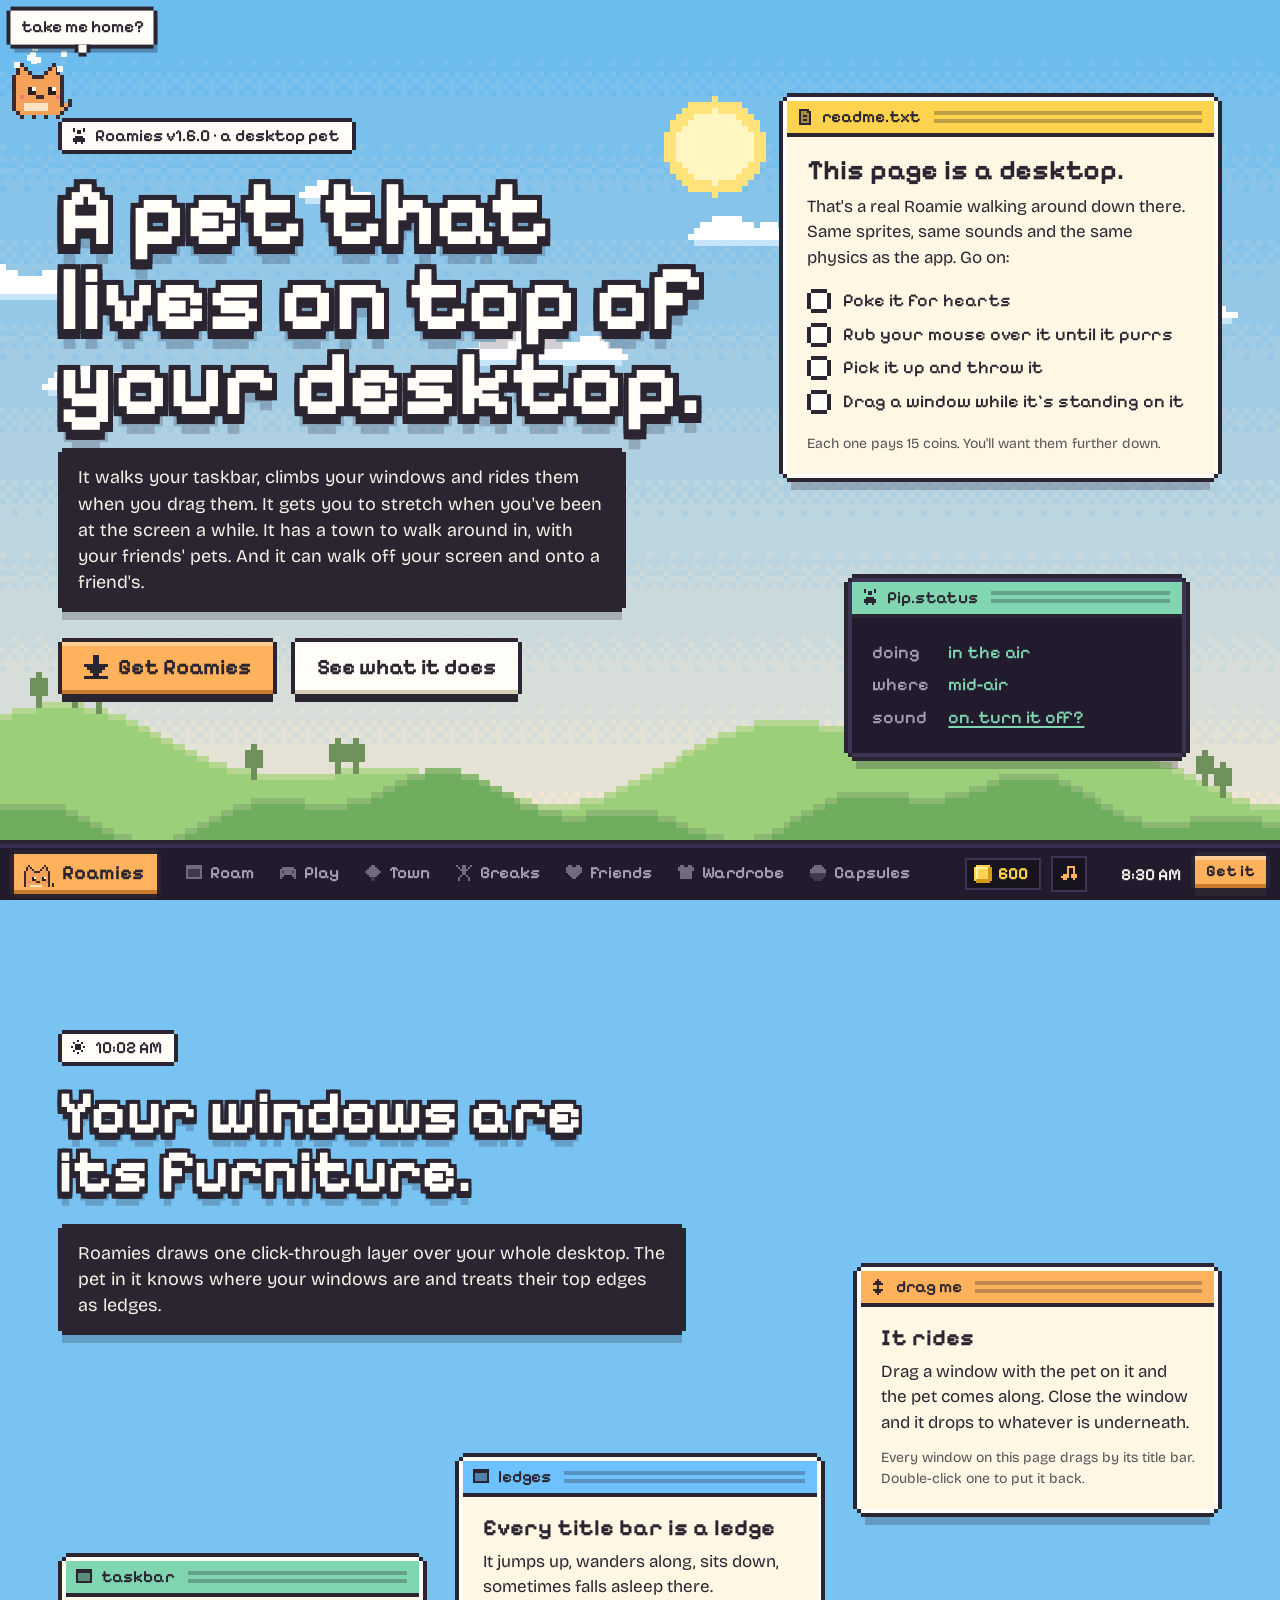
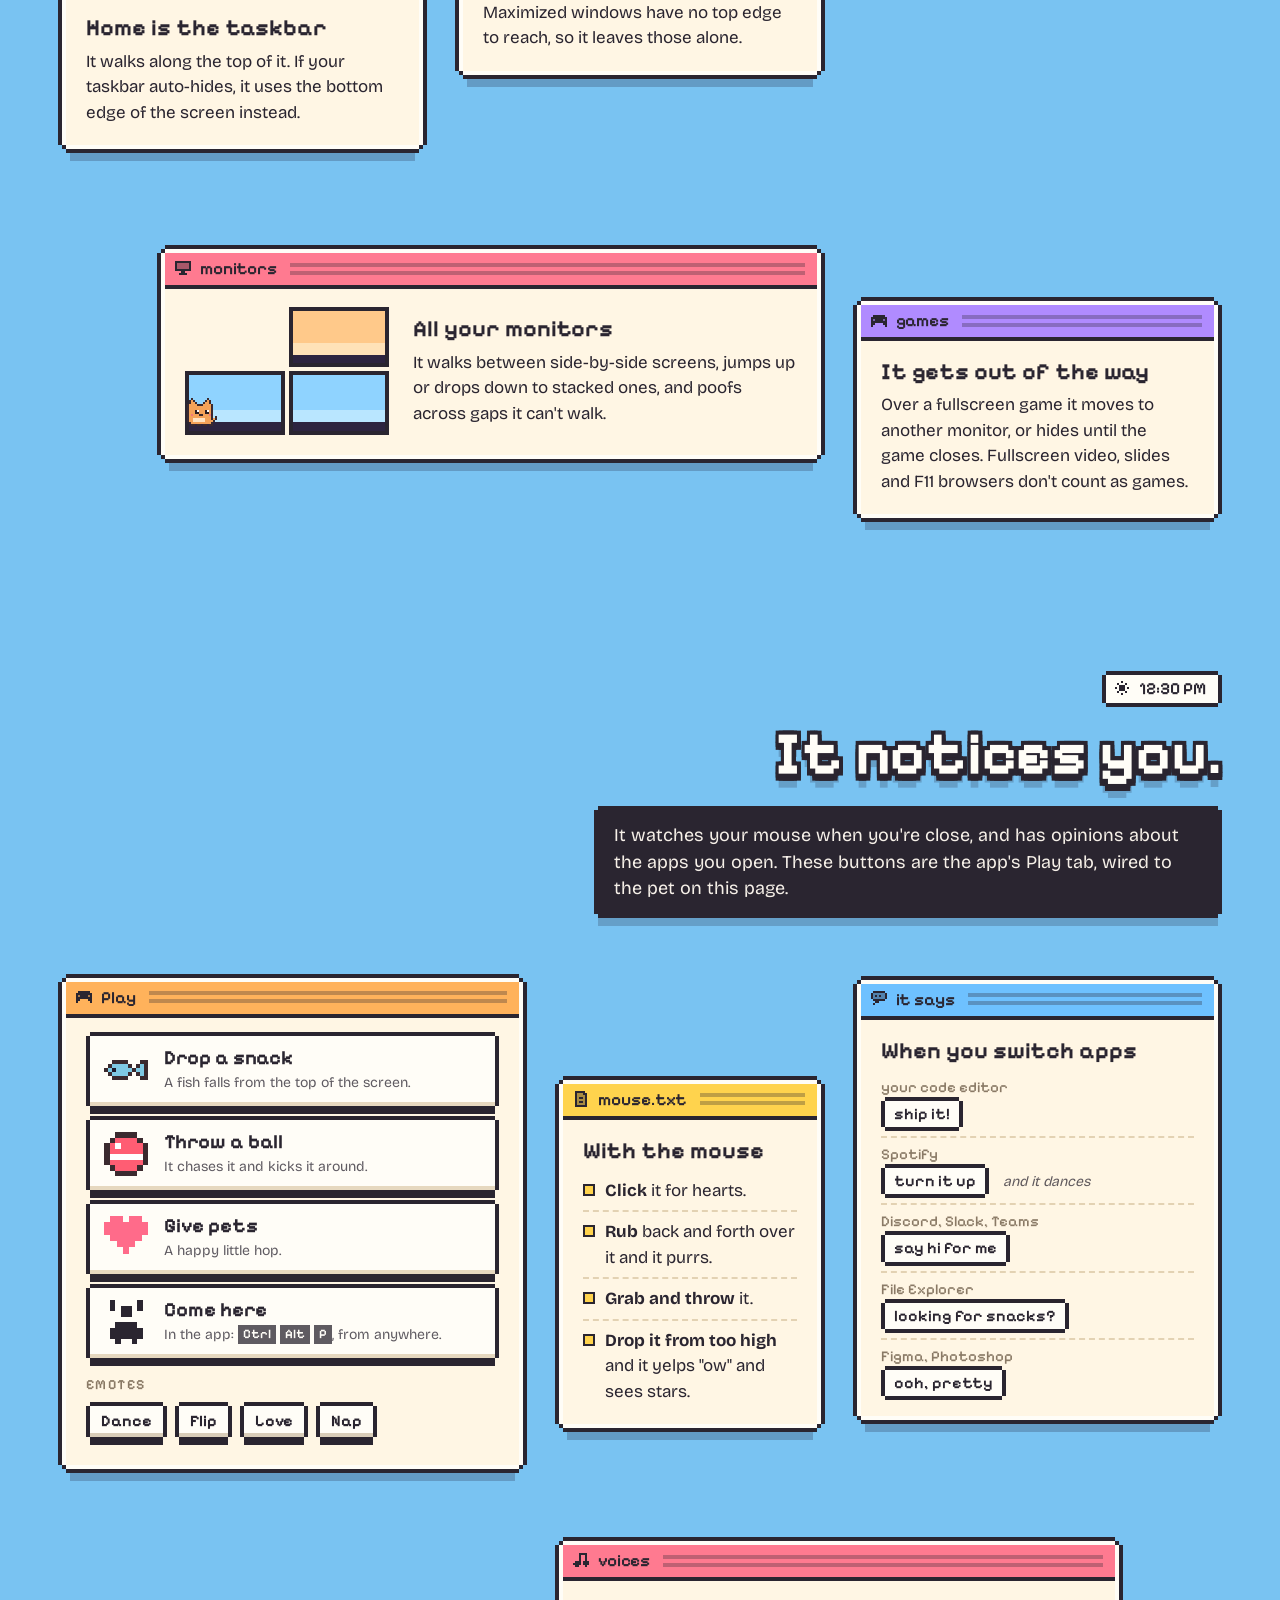
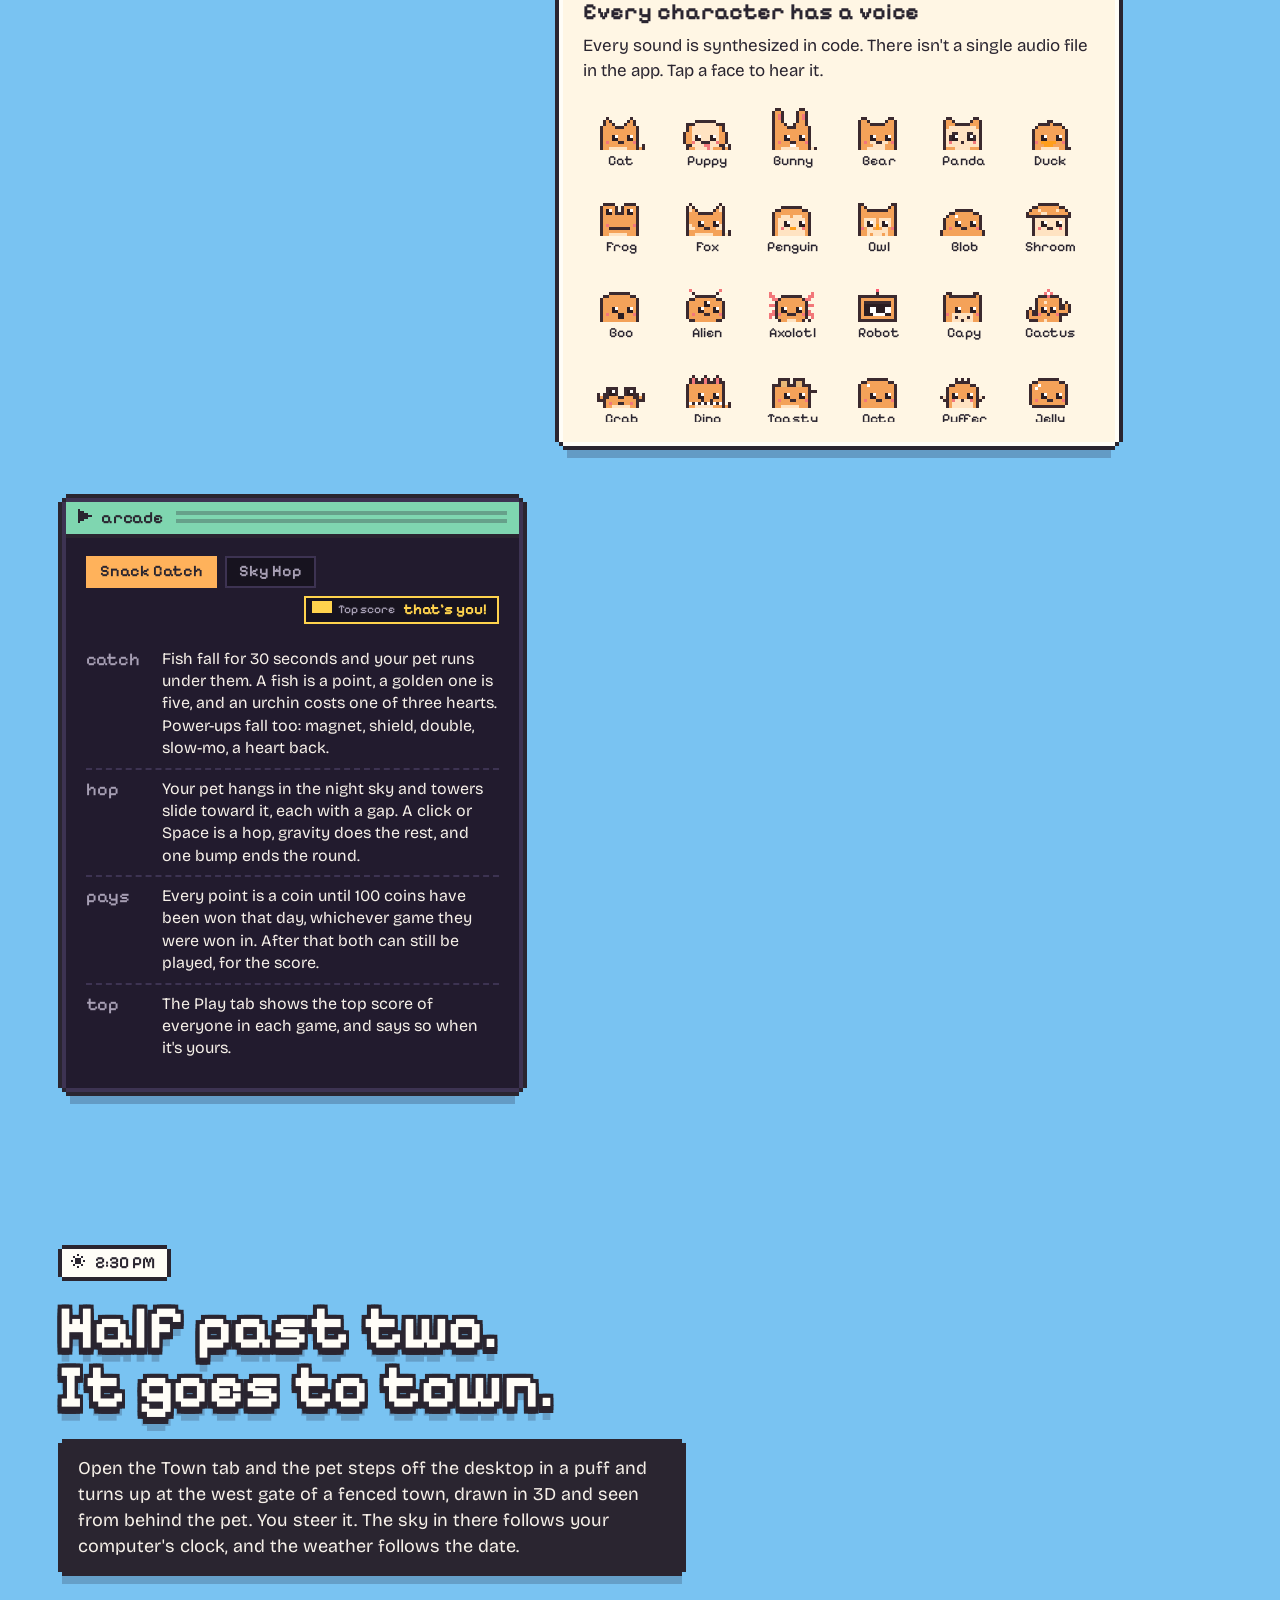
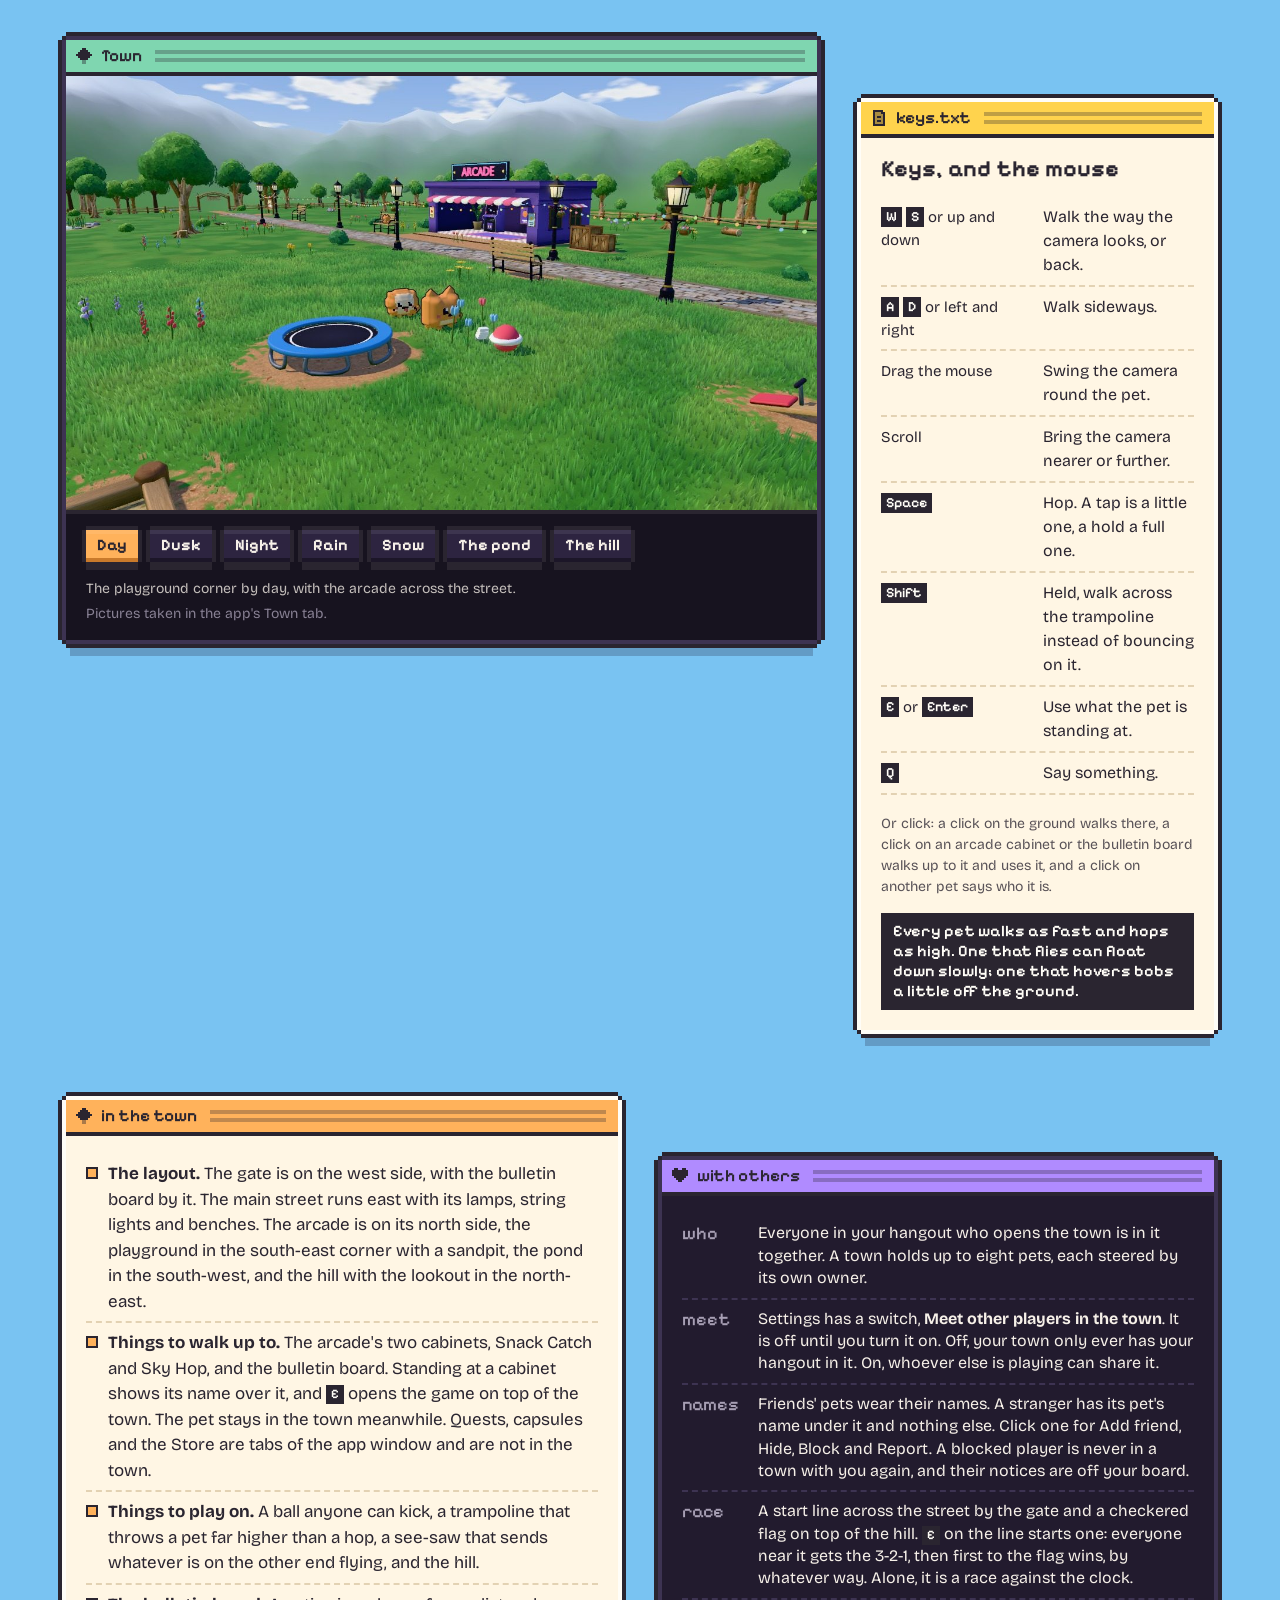
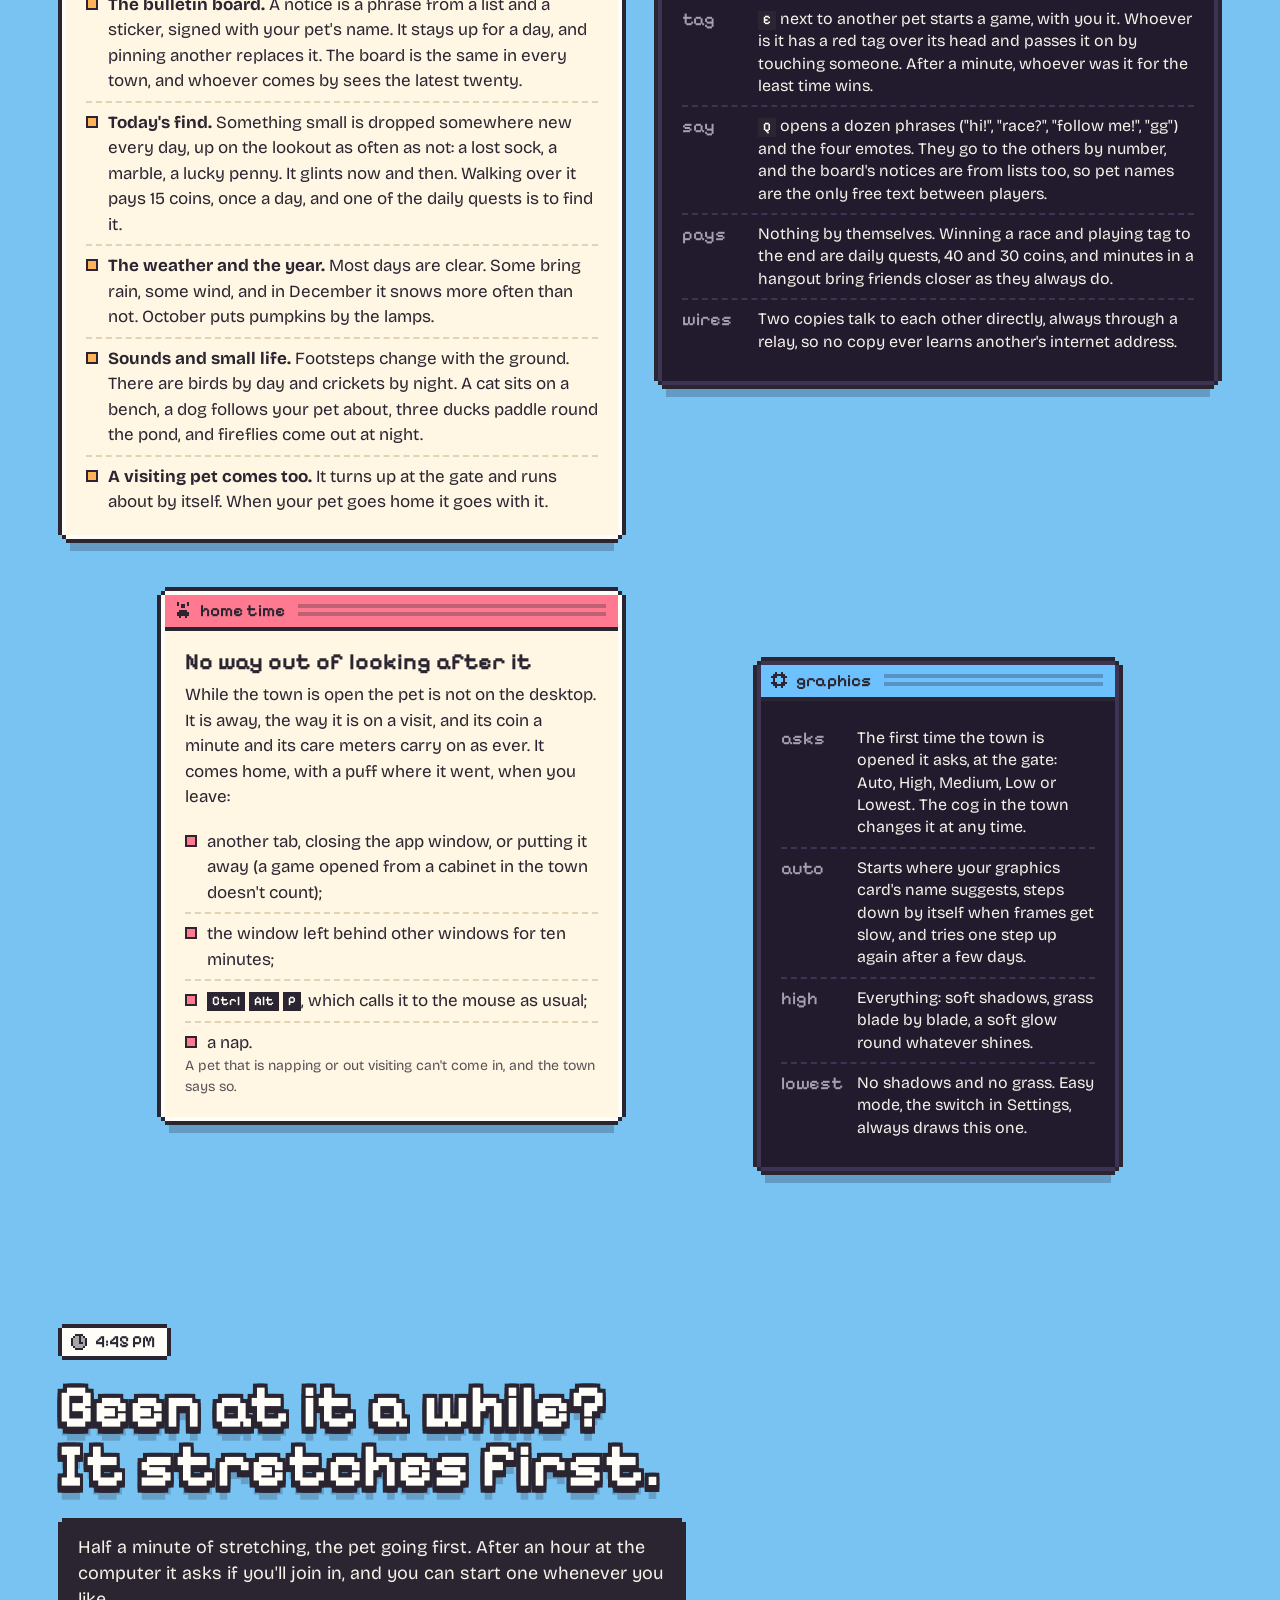
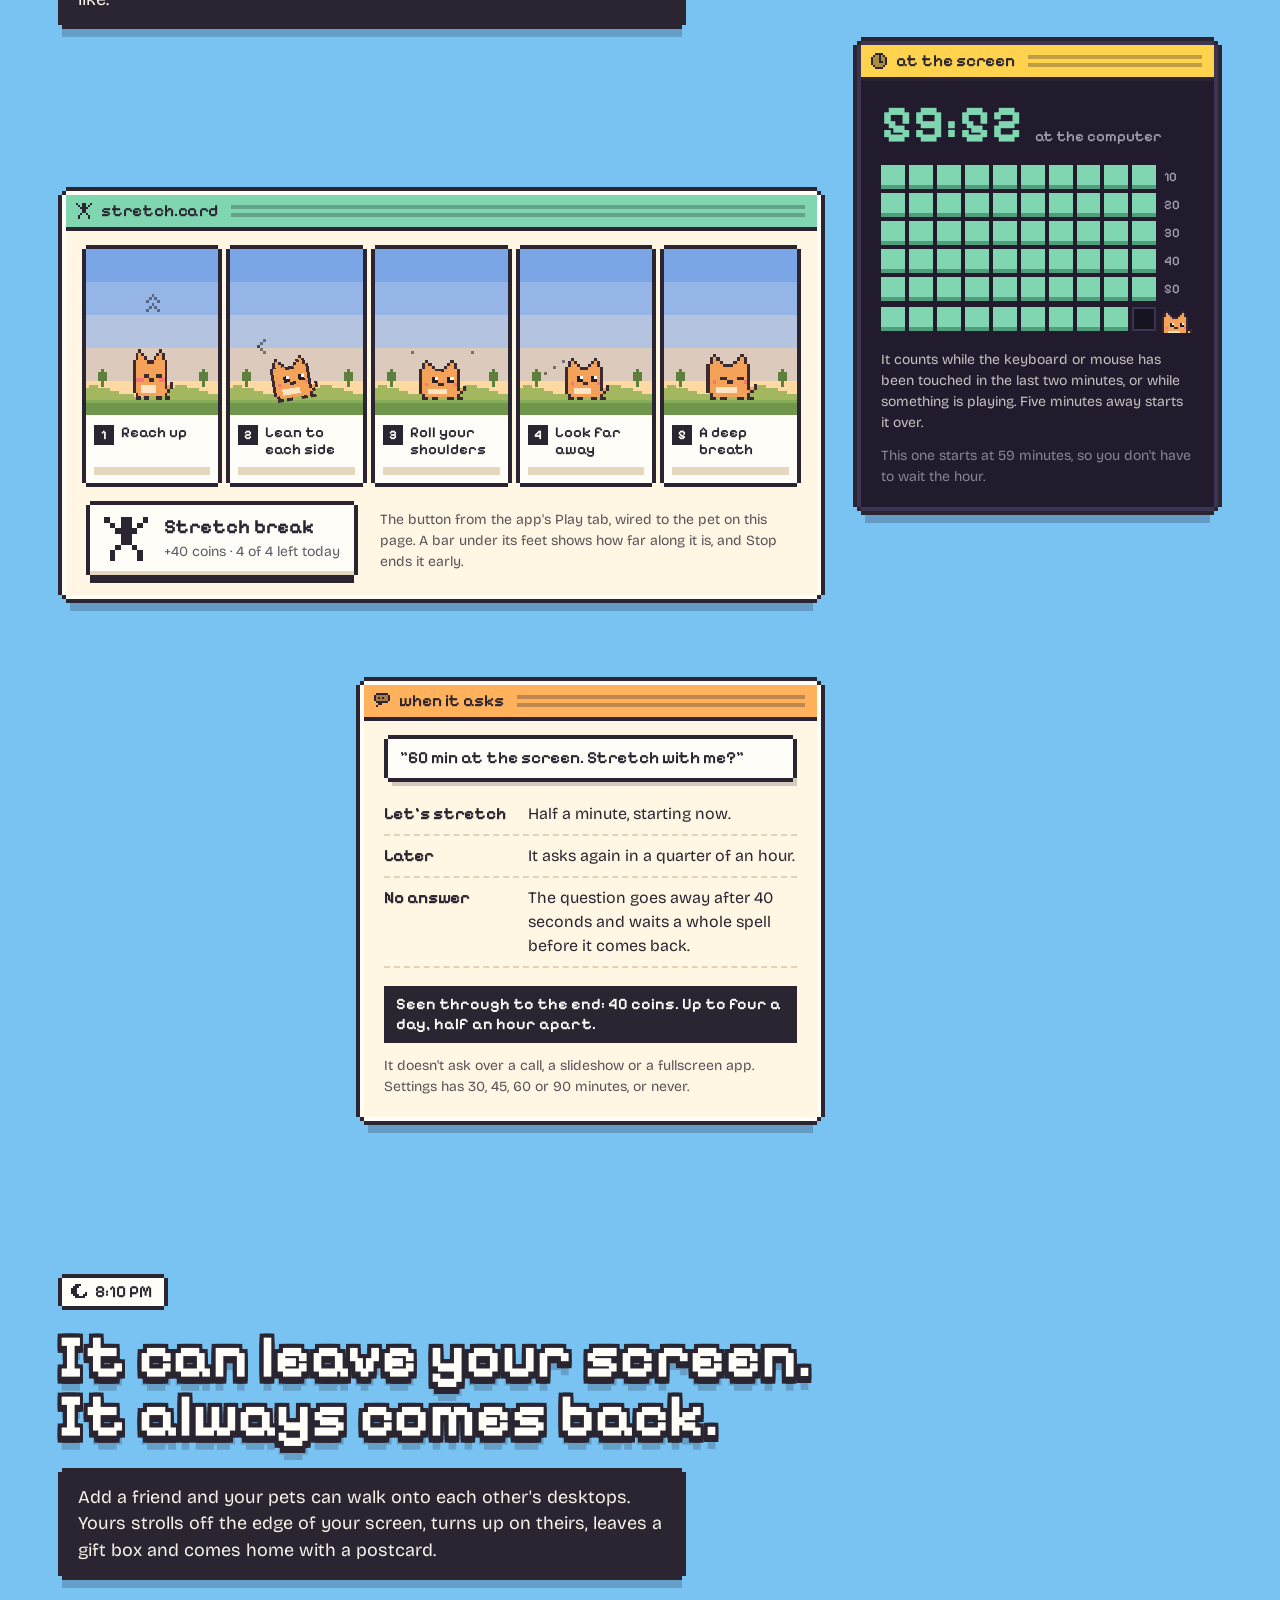
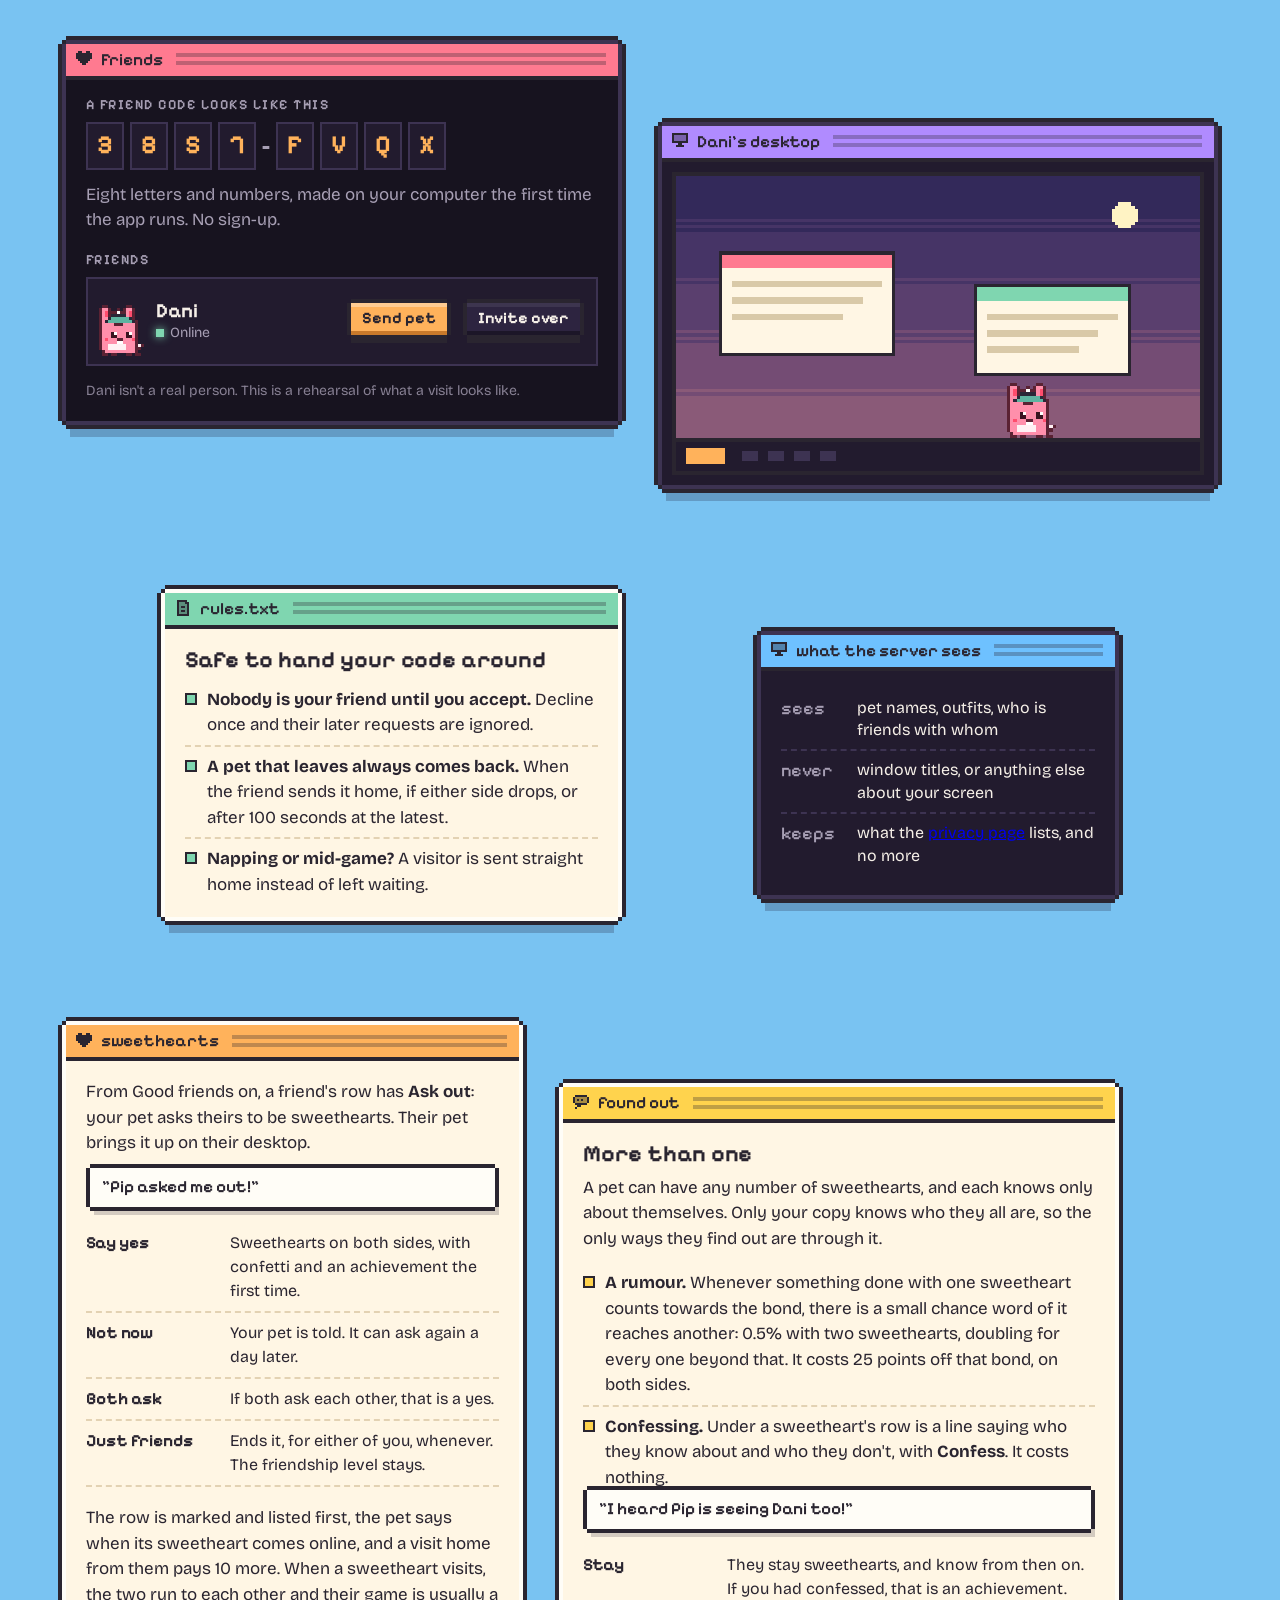
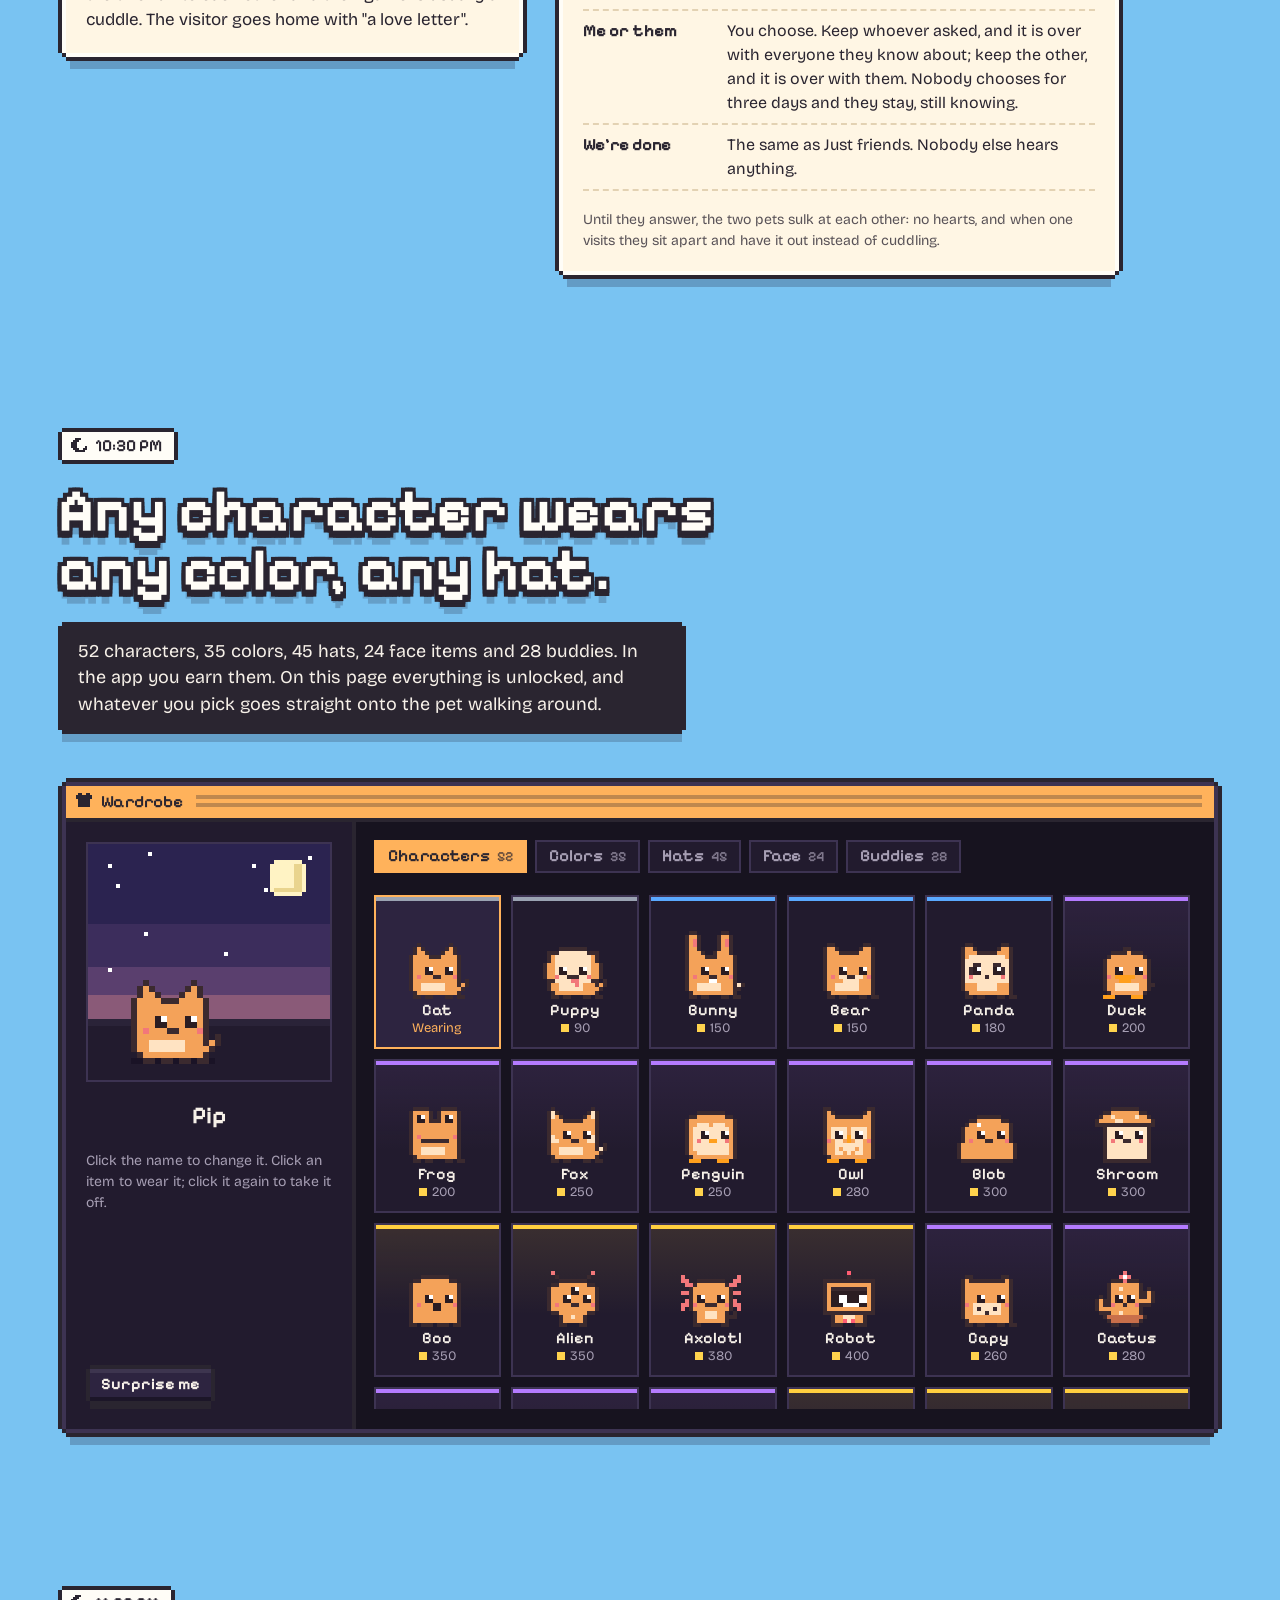
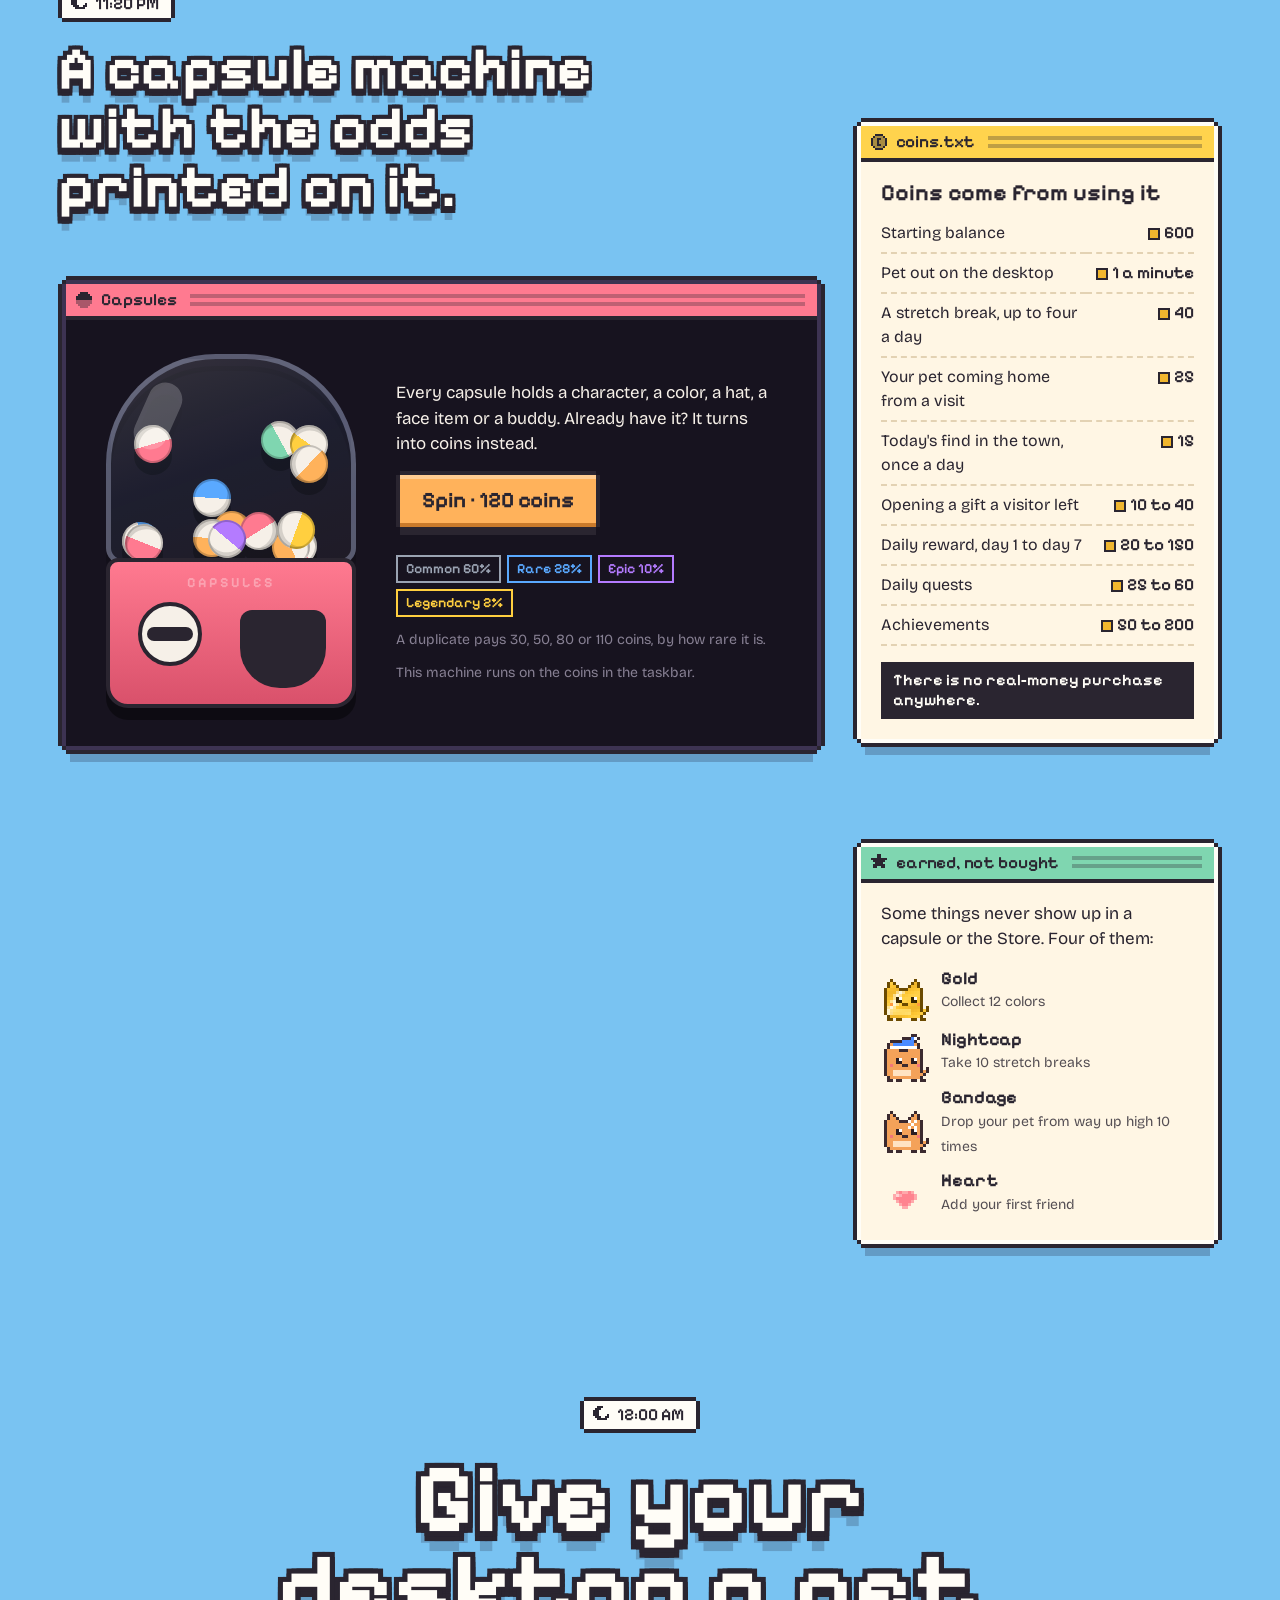
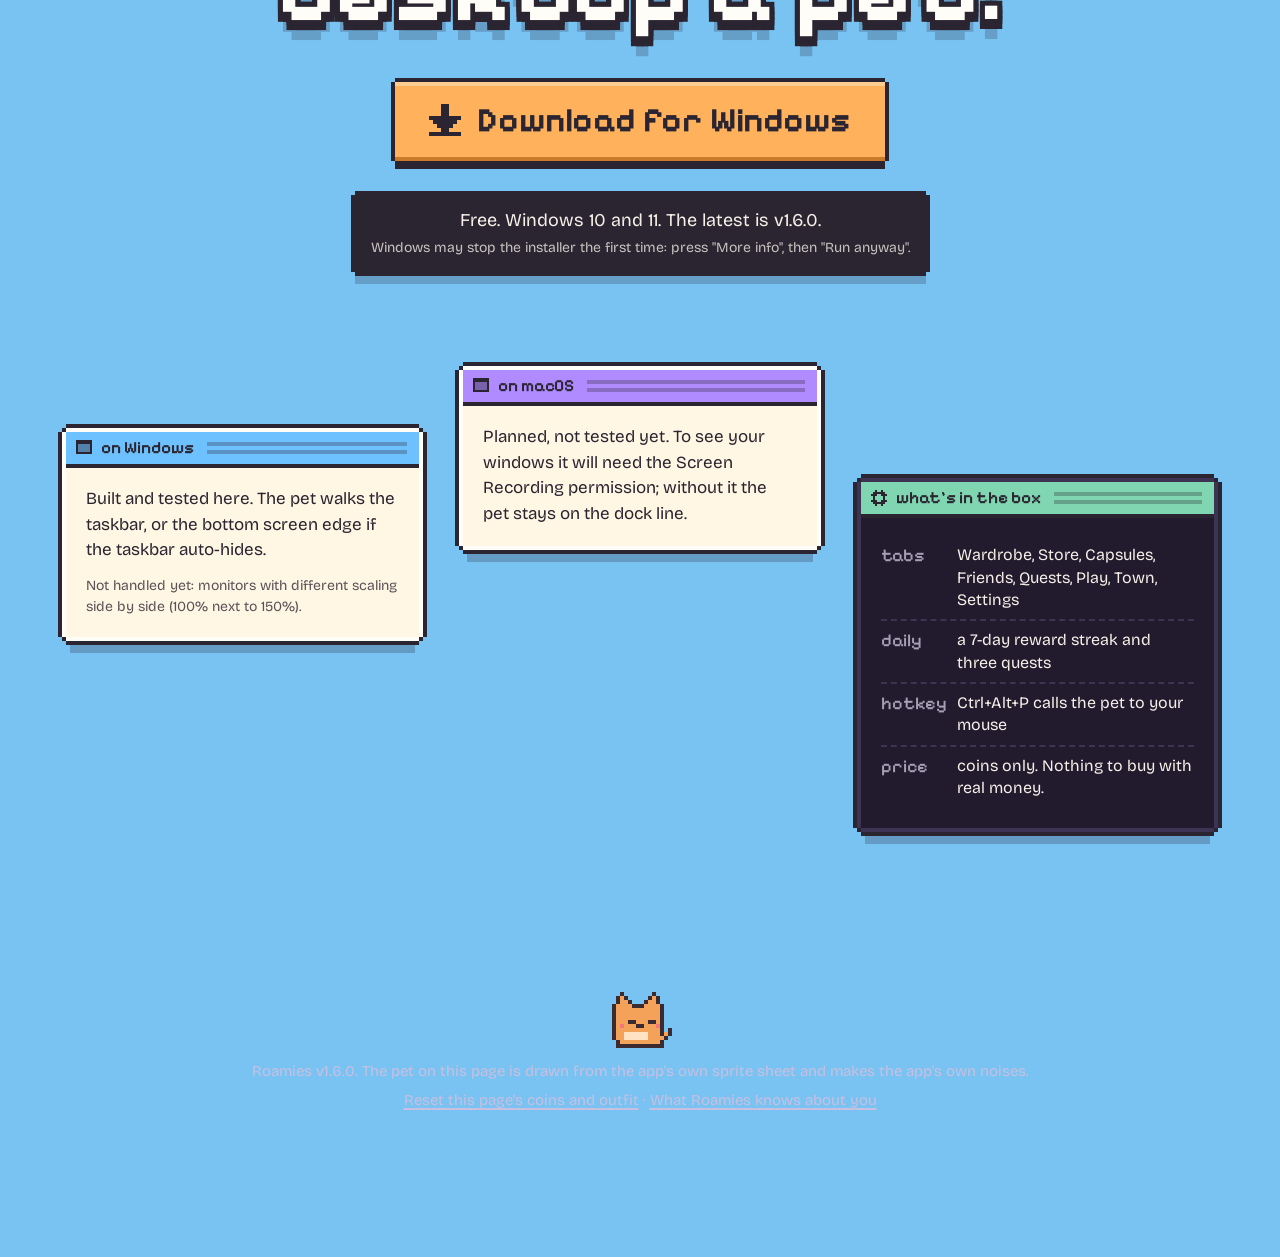
==== index.html @ 4b6b0f7f "1.6.0 on the page: the park is the town, in pictures of it as it is drawn; what meeting other player" ====
<!doctype html>
<html lang="en">
<head>
<meta charset="utf-8">
<meta name="viewport" content="width=device-width, initial-scale=1">
<title>Roamies: a pet that lives on top of your desktop</title>
<meta name="description" content="A pixel pet that walks your taskbar, climbs your windows, gets you to stretch when you've been at the screen a while, and can walk off your screen onto a friend's.">
<meta property="og:title" content="Roamies: a pet that lives on top of your desktop">
<meta property="og:description" content="It walks your taskbar, climbs your windows, gets you to stretch, and visits your friends.">
<meta property="og:type" content="website">
<meta property="og:site_name" content="Roamies">
<meta property="og:url" content="https://userlaws.github.io/roamies/">
<meta property="og:image" content="https://userlaws.github.io/roamies/preview.png">
<meta property="og:image:type" content="image/png">
<meta property="og:image:width" content="1200">
<meta property="og:image:height" content="630">
<meta property="og:image:alt" content="A sign reading Roamies, a pixel pet on your desktop, with pixel pets sitting on it and walking along a taskbar under a sky that runs from morning to night.">
<meta name="twitter:card" content="summary_large_image">
<meta name="twitter:site" content="@roamiesapp">
<meta name="twitter:title" content="Roamies: a pet that lives on top of your desktop">
<meta name="twitter:description" content="It walks your taskbar, climbs your windows, gets you to stretch, and visits your friends.">
<meta name="twitter:image" content="https://userlaws.github.io/roamies/preview.png">
<link rel="canonical" href="https://userlaws.github.io/roamies/">
<meta name="theme-color" content="#221b2e">
<link rel="icon" type="image/png" href="favicon.png">
<link rel="preconnect" href="https://fonts.googleapis.com">
<link rel="preconnect" href="https://fonts.gstatic.com" crossorigin>
<link href="https://fonts.googleapis.com/css2?family=Bricolage+Grotesque:opsz,wght@12..96,400..800&family=Pixelify+Sans:wght@400..700&display=swap" rel="stylesheet">
<link rel="stylesheet" href="css/site.css">
<script>document.documentElement.className = 'js';</script>
</head>
<body>
<canvas id="sky" aria-hidden="true"></canvas>

<main id="desk">

  <!-- ============ 8:30 AM · hero ============ -->
  <section class="scene hero" id="top" data-hour="8.5">
    <div class="hero-copy">
      <p class="stamp"><canvas class="ico" data-ico="paw"></canvas><span>Roamies <span data-version>v1.6.0</span> · a desktop pet</span></p>
      <h1 class="sky-type">A pet that lives on top of your desktop.</h1>
      <p class="caption">It walks your taskbar, climbs your windows and rides them when you drag them. It gets you to stretch when you've been at the screen a while. It has a town to walk around in, with your friends' pets. And it can walk off your screen and onto a friend's.</p>
      <div class="cta-row">
        <a class="btn big" href="#get" data-snd="click"><canvas class="ico" data-ico="down"></canvas>Get Roamies</a>
        <a class="btn big ghost" href="#roam" data-snd="click">See what it does</a>
      </div>
    </div>

    <div class="hero-wins">
      <article class="win w-readme" data-perch="readme" data-title="readme.txt" style="--bar: var(--sun)">
        <header class="win-bar"><canvas class="ico" data-ico="doc"></canvas><b>readme.txt</b></header>
        <div class="win-body">
          <h2 class="win-h">This page is a desktop.</h2>
          <p>That's a real Roamie walking around down there. Same sprites, same sounds and the same physics as the app. Go on:</p>
          <ul class="todo" id="todo">
            <li data-quest="pat"><i></i>Poke it for hearts</li>
            <li data-quest="purr"><i></i>Rub your mouse over it until it purrs</li>
            <li data-quest="throw"><i></i>Pick it up and throw it</li>
            <li data-quest="ride"><i></i>Drag a window while it's standing on it</li>
          </ul>
          <p class="fine" id="todoNote">Each one pays 15 coins. You'll want them further down.</p>
        </div>
      </article>

      <article class="win term w-status" data-perch="status" data-title="status" style="--bar: var(--mint)">
        <header class="win-bar"><canvas class="ico" data-ico="paw"></canvas><b><span data-petname>Pip</span>.status</b></header>
        <div class="win-body">
          <dl class="readout">
            <div><dt>doing</dt><dd id="stDoing">falling in</dd></div>
            <div><dt>where</dt><dd id="stWhere">mid-air</dd></div>
            <div><dt>sound</dt><dd><button class="linkish" id="stSound" data-snd="none">on. turn it off?</button></dd></div>
          </dl>
        </div>
      </article>
    </div>
  </section>

  <!-- ============ 10 AM · roam ============ -->
  <section class="scene" id="roam" data-hour="10">
    <div class="scene-head">
      <p class="stamp"><canvas class="ico" data-ico="sun"></canvas><time>10:02 AM</time></p>
      <h2 class="sky-type">Your windows are its furniture.</h2>
      <p class="caption">Roamies draws one click-through layer over your whole desktop. The pet in it knows where your windows are and treats their top edges as ledges.</p>
    </div>

    <div class="scatter roam-grid">
      <article class="win w-a" data-perch="taskbar-note" data-title="taskbar" style="--bar: var(--mint)">
        <header class="win-bar"><canvas class="ico" data-ico="win"></canvas><b>taskbar</b></header>
        <div class="win-body">
          <h3 class="win-h">Home is the taskbar</h3>
          <p>It walks along the top of it. If your taskbar auto-hides, it uses the bottom edge of the screen instead.</p>
        </div>
      </article>

      <article class="win w-b" data-perch="ledges" data-title="ledges" style="--bar: var(--sky)">
        <header class="win-bar"><canvas class="ico" data-ico="win"></canvas><b>ledges</b></header>
        <div class="win-body">
          <h3 class="win-h">Every title bar is a ledge</h3>
          <p>It jumps up, wanders along, sits down, sometimes falls asleep there. Maximized windows have no top edge to reach, so it leaves those alone.</p>
        </div>
      </article>

      <article class="win w-c" data-perch="drag-me" data-title="drag me" style="--bar: var(--orange)">
        <header class="win-bar"><canvas class="ico" data-ico="hand"></canvas><b>drag me</b></header>
        <div class="win-body">
          <h3 class="win-h">It rides</h3>
          <p>Drag a window with the pet on it and the pet comes along. Close the window and it drops to whatever is underneath.</p>
          <p class="fine drag-hint">Every window on this page drags by its title bar. Double-click one to put it back.</p>
        </div>
      </article>

      <article class="win w-d" data-perch="monitors" data-title="monitors" style="--bar: var(--pink)">
        <header class="win-bar"><canvas class="ico" data-ico="monitor"></canvas><b>monitors</b></header>
        <div class="win-body split">
          <div class="mons" aria-hidden="true">
            <div class="mon m1"></div><div class="mon m2"></div><div class="mon m3"></div>
            <canvas class="mon-pet" id="monPet" width="16" height="23"></canvas>
          </div>
          <div>
            <h3 class="win-h">All your monitors</h3>
            <p>It walks between side-by-side screens, jumps up or drops down to stacked ones, and poofs across gaps it can't walk.</p>
          </div>
        </div>
      </article>

      <article class="win w-e" data-perch="games" data-title="games" style="--bar: var(--grape)">
        <header class="win-bar"><canvas class="ico" data-ico="pad"></canvas><b>games</b></header>
        <div class="win-body">
          <h3 class="win-h">It gets out of the way</h3>
          <p>Over a fullscreen game it moves to another monitor, or hides until the game closes. Fullscreen video, slides and F11 browsers don't count as games.</p>
        </div>
      </article>
    </div>
  </section>

  <!-- ============ 12:30 PM · play ============ -->
  <section class="scene" id="play" data-hour="12.5">
    <div class="scene-head right">
      <p class="stamp"><canvas class="ico" data-ico="sun"></canvas><time>12:30 PM</time></p>
      <h2 class="sky-type">It notices you.</h2>
      <p class="caption">It watches your mouse when you're close, and has opinions about the apps you open. These buttons are the app's Play tab, wired to the pet on this page.</p>
    </div>

    <div class="scatter play-grid">
      <article class="win w-a" data-perch="play" data-title="Play" style="--bar: var(--orange)">
        <header class="win-bar"><canvas class="ico" data-ico="pad"></canvas><b>Play</b></header>
        <div class="win-body">
          <div class="actions" id="actions">
            <button data-act="feed" data-snd="click"><canvas class="art" data-art="food"></canvas><span><b>Drop a snack</b><small>A fish falls from the top of the screen.</small></span></button>
            <button data-act="ball" data-snd="click"><canvas class="art" data-art="ball"></canvas><span><b>Throw a ball</b><small>It chases it and kicks it around.</small></span></button>
            <button data-act="pet" data-snd="none"><canvas class="art" data-art="heart"></canvas><span><b>Give pets</b><small>A happy little hop.</small></span></button>
            <button data-act="come" data-snd="click"><canvas class="art" data-art="paw"></canvas><span><b>Come here</b><small>In the app: <kbd>Ctrl</kbd> <kbd>Alt</kbd> <kbd>P</kbd>, from anywhere.</small></span></button>
          </div>
          <p class="label">Emotes</p>
          <div class="emotes" id="emotes">
            <button class="btn small ghost" data-act="emote:dance" data-snd="click">Dance</button>
            <button class="btn small ghost" data-act="emote:flip" data-snd="click">Flip</button>
            <button class="btn small ghost" data-act="emote:love" data-snd="none">Love</button>
            <button class="btn small ghost" data-act="emote:nap" data-snd="click">Nap</button>
          </div>
        </div>
      </article>

      <article class="win w-b" data-perch="mouse" data-title="mouse.txt" style="--bar: var(--sun)">
        <header class="win-bar"><canvas class="ico" data-ico="doc"></canvas><b>mouse.txt</b></header>
        <div class="win-body">
          <h3 class="win-h">With the mouse</h3>
          <ul class="plain">
            <li><b>Click</b> it for hearts.</li>
            <li><b>Rub</b> back and forth over it and it purrs.</li>
            <li><b>Grab and throw</b> it.</li>
            <li><b>Drop it from too high</b> and it yelps "ow" and sees stars.</li>
          </ul>
        </div>
      </article>

      <article class="win w-c" data-perch="quips" data-title="it says" style="--bar: var(--sky)">
        <header class="win-bar"><canvas class="ico" data-ico="chat"></canvas><b>it says</b></header>
        <div class="win-body">
          <h3 class="win-h">When you switch apps</h3>
          <ul class="quips">
            <li><span>your code editor</span><q>ship it!</q></li>
            <li><span>Spotify</span><q>turn it up</q> <em>and it dances</em></li>
            <li><span>Discord, Slack, Teams</span><q>say hi for me</q></li>
            <li><span>File Explorer</span><q>looking for snacks?</q></li>
            <li><span>Figma, Photoshop</span><q>ooh, pretty</q></li>
          </ul>
        </div>
      </article>

      <article class="win w-d" data-perch="voices" data-title="voices" style="--bar: var(--pink)">
        <header class="win-bar"><canvas class="ico" data-ico="note"></canvas><b>voices</b></header>
        <div class="win-body">
          <h3 class="win-h">Every character has a voice</h3>
          <p>Every sound is synthesized in code. There isn't a single audio file in the app. Tap a face to hear it.</p>
          <div class="voices" id="voices"></div>
        </div>
      </article>

      <article class="win term w-e" data-perch="arcade" data-title="arcade" style="--bar: var(--mint)">
        <header class="win-bar"><canvas class="ico" data-ico="play"></canvas><b>arcade</b></header>
        <div class="win-body">
          <div class="arcade-switch" aria-hidden="true"><span class="on">Snack Catch</span><span>Sky Hop</span><em class="topchip"><i></i><small>Top score</small><b>that's you!</b></em></div>
          <dl class="readout tall">
            <div><dt>catch</dt><dd>Fish fall for 30 seconds and your pet runs under them. A fish is a point, a golden one is five, and an urchin costs one of three hearts. Power-ups fall too: magnet, shield, double, slow-mo, a heart back.</dd></div>
            <div><dt>hop</dt><dd>Your pet hangs in the night sky and towers slide toward it, each with a gap. A click or Space is a hop, gravity does the rest, and one bump ends the round.</dd></div>
            <div><dt>pays</dt><dd>Every point is a coin until 100 coins have been won that day, whichever game they were won in. After that both can still be played, for the score.</dd></div>
            <div><dt>top</dt><dd>The Play tab shows the top score of everyone in each game, and says so when it's yours.</dd></div>
          </dl>
        </div>
      </article>
    </div>
  </section>

  <!-- ============ 2:30 PM · town ============ -->
  <section class="scene" id="town" data-hour="14.5">
    <div class="scene-head">
      <p class="stamp"><canvas class="ico" data-ico="sun"></canvas><time>2:30 PM</time></p>
      <h2 class="sky-type">Half past two. It goes to town.</h2>
      <p class="caption">Open the Town tab and the pet steps off the desktop in a puff and turns up at the west gate of a fenced town, drawn in 3D and seen from behind the pet. You steer it. The sky in there follows your computer's clock, and the weather follows the date.</p>
    </div>

    <div class="scatter town-grid">
      <article class="win app w-a" data-perch="town" data-title="Town" style="--bar: var(--mint)">
        <header class="win-bar"><canvas class="ico" data-ico="tree"></canvas><b>Town</b></header>
        <div class="town-screen" id="townShots">
          <img class="on" src="img/town/day.jpg" width="1280" height="746" loading="lazy" decoding="async" alt="The town by day: two pets on the grass beside a blue trampoline and a ball, with the arcade across the cobbled street and mountains behind." data-note="The playground corner by day, with the arcade across the street.">
          <img src="img/town/dusk.jpg" width="1280" height="746" loading="lazy" decoding="async" alt="The main street at dusk under a pink sky: two lamps lit, coloured string lights between them, a bench, and two pets by the cobbles." data-note="Dusk on the main street. The lanterns and the string lights come on.">
          <img src="img/town/night.jpg" width="1280" height="746" loading="lazy" decoding="async" alt="The same street at night: the lamps and the string lights glow, and each lamp lights the ground round it." data-note="Night. Each lamp lights a pool of the ground round it.">
          <img src="img/town/rain.jpg" width="1280" height="746" loading="lazy" decoding="async" alt="The arcade on a rainy day: a grey sky, streaks of rain, puddles on the street and a cat sitting on a bench." data-note="A rainy day. Rain wets the stone and leaves puddles on the street.">
          <img src="img/town/snow.jpg" width="1280" height="746" loading="lazy" decoding="async" alt="The arcade in snow: white ground, and snow on the trees, the awning and the bench." data-note="Snow lies on everything. In December it snows more often than not.">
          <img src="img/town/pond.jpg" width="1280" height="746" loading="lazy" decoding="async" alt="Two pets at the edge of the pond, with stones round it, reeds, lilies and two ducks on the water." data-note="The pond, with its ducks. Pets walk round it, never into it.">
          <img src="img/town/hill.jpg" width="1280" height="746" loading="lazy" decoding="async" alt="The top of the hill: two pets by a bench, a railing and a checkered flag, with the street, the playground and the arcade below." data-note="The top of the hill: the lookout, a bench and the race's checkered flag.">
        </div>
        <div class="win-body town-foot">
          <div class="town-picks" id="townPicks" role="group" aria-label="Pictures of the town">
            <button class="btn small ghost" type="button" aria-pressed="true" data-snd="tab">Day</button>
            <button class="btn small ghost" type="button" aria-pressed="false" data-snd="tab">Dusk</button>
            <button class="btn small ghost" type="button" aria-pressed="false" data-snd="tab">Night</button>
            <button class="btn small ghost" type="button" aria-pressed="false" data-snd="tab">Rain</button>
            <button class="btn small ghost" type="button" aria-pressed="false" data-snd="tab">Snow</button>
            <button class="btn small ghost" type="button" aria-pressed="false" data-snd="tab">The pond</button>
            <button class="btn small ghost" type="button" aria-pressed="false" data-snd="tab">The hill</button>
          </div>
          <p class="fine" id="townNote" aria-live="polite">The playground corner by day, with the arcade across the street.</p>
          <p class="fine muted">Pictures taken in the app's Town tab.</p>
        </div>
      </article>

      <article class="win w-b" data-perch="keys" data-title="keys.txt" style="--bar: var(--sun)">
        <header class="win-bar"><canvas class="ico" data-ico="doc"></canvas><b>keys.txt</b></header>
        <div class="win-body">
          <h3 class="win-h">Keys, and the mouse</h3>
          <ul class="outcomes keys">
            <li><b><kbd>W</kbd> <kbd>S</kbd> or up and down</b><span>Walk the way the camera looks, or back.</span></li>
            <li><b><kbd>A</kbd> <kbd>D</kbd> or left and right</b><span>Walk sideways.</span></li>
            <li><b>Drag the mouse</b><span>Swing the camera round the pet.</span></li>
            <li><b>Scroll</b><span>Bring the camera nearer or further.</span></li>
            <li><b><kbd>Space</kbd></b><span>Hop. A tap is a little one, a hold a full one.</span></li>
            <li><b><kbd>Shift</kbd></b><span>Held, walk across the trampoline instead of bouncing on it.</span></li>
            <li><b><kbd>E</kbd> or <kbd>Enter</kbd></b><span>Use what the pet is standing at.</span></li>
            <li><b><kbd>Q</kbd></b><span>Say something.</span></li>
          </ul>
          <p class="fine">Or click: a click on the ground walks there, a click on an arcade cabinet or the bulletin board walks up to it and uses it, and a click on another pet says who it is.</p>
          <p class="stampline">Every pet walks as fast and hops as high. One that flies can float down slowly; one that hovers bobs a little off the ground.</p>
        </div>
      </article>

      <article class="win w-c" data-perch="in-the-town" data-title="in the town" style="--bar: var(--orange)">
        <header class="win-bar"><canvas class="ico" data-ico="tree"></canvas><b>in the town</b></header>
        <div class="win-body">
          <ul class="plain">
            <li><b>The layout.</b> The gate is on the west side, with the bulletin board by it. The main street runs east with its lamps, string lights and benches. The arcade is on its north side, the playground in the south-east corner with a sandpit, the pond in the south-west, and the hill with the lookout in the north-east.</li>
            <li><b>Things to walk up to.</b> The arcade's two cabinets, Snack Catch and Sky Hop, and the bulletin board. Standing at a cabinet shows its name over it, and <kbd>E</kbd> opens the game on top of the town. The pet stays in the town meanwhile. Quests, capsules and the Store are tabs of the app window and are not in the town.</li>
            <li><b>Things to play on.</b> A ball anyone can kick, a trampoline that throws a pet far higher than a hop, a see-saw that sends whatever is on the other end flying, and the hill.</li>
            <li><b>The bulletin board.</b> A notice is a phrase from a list and a sticker, signed with your pet's name. It stays up for a day, and pinning another replaces it. The board is the same in every town, and whoever comes by sees the latest twenty.</li>
            <li><b>Today's find.</b> Something small is dropped somewhere new every day, up on the lookout as often as not: a lost sock, a marble, a lucky penny. It glints now and then. Walking over it pays 15 coins, once a day, and one of the daily quests is to find it.</li>
            <li><b>The weather and the year.</b> Most days are clear. Some bring rain, some wind, and in December it snows more often than not. October puts pumpkins by the lamps.</li>
            <li><b>Sounds and small life.</b> Footsteps change with the ground. There are birds by day and crickets by night. A cat sits on a bench, a dog follows your pet about, three ducks paddle round the pond, and fireflies come out at night.</li>
            <li><b>A visiting pet comes too.</b> It turns up at the gate and runs about by itself. When your pet goes home it goes with it.</li>
          </ul>
        </div>
      </article>

      <article class="win term w-d" data-perch="with-others" data-title="with others" style="--bar: var(--grape)">
        <header class="win-bar"><canvas class="ico" data-ico="heart"></canvas><b>with others</b></header>
        <div class="win-body">
          <dl class="readout tall">
            <div><dt>who</dt><dd>Everyone in your hangout who opens the town is in it together. A town holds up to eight pets, each steered by its own owner.</dd></div>
            <div><dt>meet</dt><dd>Settings has a switch, <b>Meet other players in the town</b>. It is off until you turn it on. Off, your town only ever has your hangout in it. On, whoever else is playing can share it.</dd></div>
            <div><dt>names</dt><dd>Friends' pets wear their names. A stranger has its pet's name under it and nothing else. Click one for Add friend, Hide, Block and Report. A blocked player is never in a town with you again, and their notices are off your board.</dd></div>
            <div><dt>race</dt><dd>A start line across the street by the gate and a checkered flag on top of the hill. <kbd>E</kbd> on the line starts one: everyone near it gets the 3-2-1, then first to the flag wins, by whatever way. Alone, it is a race against the clock.</dd></div>
            <div><dt>tag</dt><dd><kbd>E</kbd> next to another pet starts a game, with you it. Whoever is it has a red tag over its head and passes it on by touching someone. After a minute, whoever was it for the least time wins.</dd></div>
            <div><dt>say</dt><dd><kbd>Q</kbd> opens a dozen phrases ("hi!", "race?", "follow me!", "gg") and the four emotes. They go to the others by number, and the board's notices are from lists too, so pet names are the only free text between players.</dd></div>
            <div><dt>pays</dt><dd>Nothing by themselves. Winning a race and playing tag to the end are daily quests, 40 and 30 coins, and minutes in a hangout bring friends closer as they always do.</dd></div>
            <div><dt>wires</dt><dd>Two copies talk to each other directly, always through a relay, so no copy ever learns another's internet address.</dd></div>
          </dl>
        </div>
      </article>

      <article class="win w-e" data-perch="home-time" data-title="home time" style="--bar: var(--pink)">
        <header class="win-bar"><canvas class="ico" data-ico="paw"></canvas><b>home time</b></header>
        <div class="win-body">
          <h3 class="win-h">No way out of looking after it</h3>
          <p>While the town is open the pet is not on the desktop. It is away, the way it is on a visit, and its coin a minute and its care meters carry on as ever. It comes home, with a puff where it went, when you leave:</p>
          <ul class="plain">
            <li>another tab, closing the app window, or putting it away (a game opened from a cabinet in the town doesn't count);</li>
            <li>the window left behind other windows for ten minutes;</li>
            <li><kbd>Ctrl</kbd> <kbd>Alt</kbd> <kbd>P</kbd>, which calls it to the mouse as usual;</li>
            <li>a nap.</li>
          </ul>
          <p class="fine">A pet that is napping or out visiting can't come in, and the town says so.</p>
        </div>
      </article>

      <article class="win term w-f" data-perch="graphics" data-title="graphics" style="--bar: var(--sky)">
        <header class="win-bar"><canvas class="ico" data-ico="gear"></canvas><b>graphics</b></header>
        <div class="win-body">
          <dl class="readout tall">
            <div><dt>asks</dt><dd>The first time the town is opened it asks, at the gate: Auto, High, Medium, Low or Lowest. The cog in the town changes it at any time.</dd></div>
            <div><dt>auto</dt><dd>Starts where your graphics card's name suggests, steps down by itself when frames get slow, and tries one step up again after a few days.</dd></div>
            <div><dt>high</dt><dd>Everything: soft shadows, grass blade by blade, a soft glow round whatever shines.</dd></div>
            <div><dt>lowest</dt><dd>No shadows and no grass. Easy mode, the switch in Settings, always draws this one.</dd></div>
          </dl>
        </div>
      </article>
    </div>
  </section>

  <!-- ============ 4:45 PM · breaks ============ -->
  <section class="scene" id="breaks" data-hour="16.75">
    <div class="scene-head">
      <p class="stamp"><canvas class="ico" data-ico="clock"></canvas><time>4:45 PM</time></p>
      <h2 class="sky-type">Been at it a while? It stretches first.</h2>
      <p class="caption">Half a minute of stretching, the pet going first. After an hour at the computer it asks if you'll join in, and you can start one whenever you like.</p>
    </div>

    <div class="scatter breaks-grid">
      <article class="win w-a" data-perch="stretch" data-title="stretch.card" style="--bar: var(--mint)">
        <header class="win-bar"><canvas class="ico" data-ico="stretch"></canvas><b>stretch.card</b></header>
        <div class="win-body">
          <ol class="moves" id="moves">
            <li data-move="reach"><canvas aria-hidden="true"></canvas><p><b>1</b>Reach up</p><i></i></li>
            <li data-move="lean"><canvas aria-hidden="true"></canvas><p><b>2</b>Lean to each side</p><i></i></li>
            <li data-move="roll"><canvas aria-hidden="true"></canvas><p><b>3</b>Roll your shoulders</p><i></i></li>
            <li data-move="look"><canvas aria-hidden="true"></canvas><p><b>4</b>Look far away</p><i></i></li>
            <li data-move="breathe"><canvas aria-hidden="true"></canvas><p><b>5</b>A deep breath</p><i></i></li>
          </ol>
          <div class="stretch-go">
            <div class="actions">
              <button id="stretchTry" data-snd="click"><canvas class="art" data-art="stretch"></canvas><span><b>Stretch break</b><small id="stretchPay">+40 coins · 4 of 4 left today</small></span></button>
            </div>
            <p class="fine">The button from the app's Play tab, wired to the pet on this page. A bar under its feet shows how far along it is, and Stop ends it early.</p>
          </div>
        </div>
      </article>

      <article class="win term w-b" id="deskClock" data-perch="desk-clock" data-title="at the screen" style="--bar: var(--sun)">
        <header class="win-bar"><canvas class="ico" data-ico="clock"></canvas><b>at the screen</b></header>
        <div class="win-body">
          <p class="desk-time"><b id="deskTime">59:38</b><span>at the computer</span></p>
          <div class="hour" id="hour" aria-hidden="true"></div>
          <p class="fine">It counts while the keyboard or mouse has been touched in the last two minutes, or while something is playing. Five minutes away starts it over.</p>
          <p class="fine muted">This one starts at 59 minutes, so you don't have to wait the hour.</p>
        </div>
      </article>

      <article class="win w-c" data-perch="break-rules" data-title="when it asks" style="--bar: var(--orange)">
        <header class="win-bar"><canvas class="ico" data-ico="chat"></canvas><b>when it asks</b></header>
        <div class="win-body">
          <p class="ask-line">"60 min at the screen. Stretch with me?"</p>
          <ul class="outcomes">
            <li><b>Let's stretch</b><span>Half a minute, starting now.</span></li>
            <li><b>Later</b><span>It asks again in a quarter of an hour.</span></li>
            <li><b>No answer</b><span>The question goes away after 40 seconds and waits a whole spell before it comes back.</span></li>
          </ul>
          <p class="stampline">Seen through to the end: 40 coins. Up to four a day, half an hour apart.</p>
          <p class="fine">It doesn't ask over a call, a slideshow or a fullscreen app. Settings has 30, 45, 60 or 90 minutes, or never.</p>
        </div>
      </article>
    </div>
  </section>

  <!-- ============ 8 PM · friends ============ -->
  <section class="scene" id="friends" data-hour="20">
    <div class="scene-head">
      <p class="stamp"><canvas class="ico" data-ico="moon"></canvas><time>8:10 PM</time></p>
      <h2 class="sky-type">It can leave your screen. It always comes back.</h2>
      <p class="caption">Add a friend and your pets can walk onto each other's desktops. Yours strolls off the edge of your screen, turns up on theirs, leaves a gift box and comes home with a postcard.</p>
    </div>

    <div class="scatter friends-grid">
      <article class="win app w-a" data-perch="friends" data-title="Friends" style="--bar: var(--pink)">
        <header class="win-bar"><canvas class="ico" data-ico="heart"></canvas><b>Friends</b></header>
        <div class="win-body">
          <p class="label">A friend code looks like this</p>
          <div class="code" id="code" aria-label="Example friend code"></div>
          <p class="muted">Eight letters and numbers, made on your computer the first time the app runs. No sign-up.</p>
          <p class="label">Friends</p>
          <div class="person">
            <canvas id="daniFace" width="16" height="23"></canvas>
            <div class="who"><b>Dani</b><small id="daniLine"><i class="dot on"></i>Online</small></div>
            <button class="btn small" id="sendPet" data-snd="click">Send pet</button>
            <button class="btn small ghost" id="inviteDani" data-snd="click">Invite over</button>
          </div>
          <p class="fine muted" id="visitNote">Dani isn't a real person. This is a rehearsal of what a visit looks like.</p>
        </div>
      </article>

      <article class="win app w-b" data-perch="dani" data-title="Dani's desktop" style="--bar: var(--grape)">
        <header class="win-bar"><canvas class="ico" data-ico="monitor"></canvas><b>Dani's desktop</b></header>
        <div class="monitor"><canvas id="daniScreen" width="160" height="90"></canvas></div>
      </article>

      <article class="win w-c" data-perch="rules" data-title="rules.txt" style="--bar: var(--mint)">
        <header class="win-bar"><canvas class="ico" data-ico="doc"></canvas><b>rules.txt</b></header>
        <div class="win-body">
          <h3 class="win-h">Safe to hand your code around</h3>
          <ul class="plain">
            <li><b>Nobody is your friend until you accept.</b> Decline once and their later requests are ignored.</li>
            <li><b>A pet that leaves always comes back.</b> When the friend sends it home, if either side drops, or after 100 seconds at the latest.</li>
            <li><b>Napping or mid-game?</b> A visitor is sent straight home instead of left waiting.</li>
          </ul>
        </div>
      </article>

      <article class="win term w-d" data-perch="relay" data-title="relay" style="--bar: var(--sky)">
        <header class="win-bar"><canvas class="ico" data-ico="monitor"></canvas><b>what the server sees</b></header>
        <div class="win-body">
          <dl class="readout tall">
            <div><dt>sees</dt><dd>pet names, outfits, who is friends with whom</dd></div>
            <div><dt>never</dt><dd>window titles, or anything else about your screen</dd></div>
            <div><dt>keeps</dt><dd>what the <a href="privacy.html">privacy page</a> lists, and no more</dd></div>
          </dl>
        </div>
      </article>

      <article class="win w-e" data-perch="sweethearts" data-title="sweethearts" style="--bar: var(--orange)">
        <header class="win-bar"><canvas class="ico" data-ico="heart"></canvas><b>sweethearts</b></header>
        <div class="win-body">
          <p>From Good friends on, a friend's row has <b>Ask out</b>: your pet asks theirs to be sweethearts. Their pet brings it up on their desktop.</p>
          <p class="ask-line">"<span data-petname>Pip</span> asked me out!"</p>
          <ul class="outcomes">
            <li><b>Say yes</b><span>Sweethearts on both sides, with confetti and an achievement the first time.</span></li>
            <li><b>Not now</b><span>Your pet is told. It can ask again a day later.</span></li>
            <li><b>Both ask</b><span>If both ask each other, that is a yes.</span></li>
            <li><b>Just friends</b><span>Ends it, for either of you, whenever. The friendship level stays.</span></li>
          </ul>
          <p>The row is marked and listed first, the pet says when its sweetheart comes online, and a visit home from them pays 10 more. When a sweetheart visits, the two run to each other and their game is usually a cuddle. The visitor goes home with "a love letter".</p>
        </div>
      </article>

      <article class="win w-f" data-perch="found-out" data-title="found out" style="--bar: var(--sun)">
        <header class="win-bar"><canvas class="ico" data-ico="chat"></canvas><b>found out</b></header>
        <div class="win-body">
          <h3 class="win-h">More than one</h3>
          <p>A pet can have any number of sweethearts, and each knows only about themselves. Only your copy knows who they all are, so the only ways they find out are through it.</p>
          <ul class="plain">
            <li><b>A rumour.</b> Whenever something done with one sweetheart counts towards the bond, there is a small chance word of it reaches another: 0.5% with two sweethearts, doubling for every one beyond that. It costs 25 points off that bond, on both sides.</li>
            <li><b>Confessing.</b> Under a sweetheart's row is a line saying who they know about and who they don't, with <b>Confess</b>. It costs nothing.</li>
          </ul>
          <p class="ask-line">"I heard <span data-petname>Pip</span> is seeing Dani too!"</p>
          <ul class="outcomes">
            <li><b>Stay</b><span>They stay sweethearts, and know from then on. If you had confessed, that is an achievement.</span></li>
            <li><b>Me or them</b><span>You choose. Keep whoever asked, and it is over with everyone they know about; keep the other, and it is over with them. Nobody chooses for three days and they stay, still knowing.</span></li>
            <li><b>We're done</b><span>The same as Just friends. Nobody else hears anything.</span></li>
          </ul>
          <p class="fine">Until they answer, the two pets sulk at each other: no hearts, and when one visits they sit apart and have it out instead of cuddling.</p>
        </div>
      </article>
    </div>
  </section>

  <!-- ============ 10:30 PM · wardrobe ============ -->
  <section class="scene" id="wardrobe" data-hour="22.5">
    <div class="scene-head">
      <p class="stamp"><canvas class="ico" data-ico="moon"></canvas><time>10:30 PM</time></p>
      <h2 class="sky-type">Any character wears any color, any hat.</h2>
      <p class="caption"><span id="counts">52 characters, 35 colors, 45 hats, 24 face items and 28 buddies.</span> In the app you earn them. On this page everything is unlocked, and whatever you pick goes straight onto the pet walking around.</p>
    </div>

    <article class="win app w-wardrobe" data-perch="wardrobe" data-title="Wardrobe" style="--bar: var(--orange)">
      <header class="win-bar"><canvas class="ico" data-ico="shirt"></canvas><b>Wardrobe</b></header>
      <div class="wardrobe">
        <aside class="side">
          <div class="stage" id="stage" title="Click to pet">
            <div class="moon"></div>
            <canvas id="preview"></canvas>
          </div>
          <input id="name" class="name" maxlength="16" spellcheck="false" aria-label="Pet name" title="Click to rename">
          <p class="hint">Click the name to change it. Click an item to wear it; click it again to take it off.</p>
          <button class="btn small ghost" id="shuffle" data-snd="none">Surprise me</button>
        </aside>
        <div class="closet">
          <div class="kinds" id="kinds" role="tablist"></div>
          <div class="grid" id="grid"></div>
        </div>
      </div>
    </article>
  </section>

  <!-- ============ 11:20 PM · capsules ============ -->
  <section class="scene" id="capsules" data-hour="23.3">
    <div class="scene-head narrow">
      <p class="stamp"><canvas class="ico" data-ico="moon"></canvas><time>11:20 PM</time></p>
      <h2 class="sky-type">A capsule machine with the odds printed on it.</h2>
    </div>

    <div class="scatter capsule-grid">
      <article class="win app w-a" data-perch="capsule" data-title="Capsules" style="--bar: var(--pink)">
        <header class="win-bar"><canvas class="ico" data-ico="capsule"></canvas><b>Capsules</b></header>
        <div class="win-body capsule-wrap">
          <div class="machine" id="machine">
            <div class="dome"><div id="balls"></div><div class="shine"></div></div>
            <div class="base">
              <div class="plate">CAPSULES</div>
              <button class="knob" id="knob" data-snd="none" title="Spin" aria-label="Spin the capsule machine"><span></span></button>
              <div class="chute"><button class="prize" id="prize" data-snd="none" hidden><span>Open!</span></button></div>
            </div>
          </div>
          <div class="capsule-side">
            <p>Every capsule holds a character, a color, a hat, a face item or a buddy. Already have it? It turns into coins instead.</p>
            <button id="spin" class="btn big" data-snd="none">Spin · 120 coins</button>
            <div class="odds">
              <span class="r-common">Common 60%</span><span class="r-rare">Rare 28%</span><span class="r-epic">Epic 10%</span><span class="r-legendary">Legendary 2%</span>
            </div>
            <p class="muted fine" id="capsuleDupe">A duplicate pays 30, 50, 80 or 110 coins, by how rare it is.</p>
            <p class="muted fine">This machine runs on the coins in the taskbar.</p>
          </div>
        </div>
      </article>

      <article class="win w-b" data-perch="coins" data-title="coins.txt" style="--bar: var(--sun)">
        <header class="win-bar"><canvas class="ico" data-ico="coin"></canvas><b>coins.txt</b></header>
        <div class="win-body">
          <h3 class="win-h">Coins come from using it</h3>
          <table class="ledger">
            <tr><td>Starting balance</td><td>600</td></tr>
            <tr><td>Pet out on the desktop</td><td>1 a minute</td></tr>
            <tr><td>A stretch break, up to four a day</td><td>40</td></tr>
            <tr><td>Your pet coming home from a visit</td><td>25</td></tr>
            <tr><td>Today's find in the town, once a day</td><td>15</td></tr>
            <tr><td>Opening a gift a visitor left</td><td>10 to 40</td></tr>
            <tr><td>Daily reward, day 1 to day 7</td><td>20 to 150</td></tr>
            <tr><td>Daily quests</td><td>25 to 60</td></tr>
            <tr><td>Achievements</td><td>50 to 200</td></tr>
          </table>
          <p class="stampline">There is no real-money purchase anywhere.</p>
        </div>
      </article>

      <article class="win w-c" data-perch="earned" data-title="earned" style="--bar: var(--mint)">
        <header class="win-bar"><canvas class="ico" data-ico="star"></canvas><b>earned, not bought</b></header>
        <div class="win-body">
          <p>Some things never show up in a capsule or the Store. Four of them:</p>
          <ul class="earned" id="earned"></ul>
        </div>
      </article>
    </div>
  </section>

  <!-- ============ midnight · get it ============ -->
  <section class="scene finale" id="get" data-hour="24">
    <p class="stamp"><canvas class="ico" data-ico="moon"></canvas><time>12:00 AM</time></p>
    <h2 class="sky-type huge">Give your desktop a pet.</h2>
    <div class="cta-row center">
      <a class="btn huge" id="download" href="https://github.com/userlaws/roamies/releases/latest/download/Roamies-Setup.exe" data-snd="click"><canvas class="ico" data-ico="down"></canvas><span id="downloadLabel">Download for Windows</span></a>
    </div>
    <p class="caption center" id="downloadNote">Free. Windows 10 and 11. The latest is <span data-version>v1.6.0</span>.</p>

    <div class="scatter finale-grid">
      <article class="win w-a" data-perch="windows" data-title="windows" style="--bar: var(--sky)">
        <header class="win-bar"><canvas class="ico" data-ico="win"></canvas><b>on Windows</b></header>
        <div class="win-body">
          <p>Built and tested here. The pet walks the taskbar, or the bottom screen edge if the taskbar auto-hides.</p>
          <p class="fine">Not handled yet: monitors with different scaling side by side (100% next to 150%).</p>
        </div>
      </article>
      <article class="win w-b" data-perch="mac" data-title="macOS" style="--bar: var(--grape)">
        <header class="win-bar"><canvas class="ico" data-ico="win"></canvas><b>on macOS</b></header>
        <div class="win-body">
          <p>Planned, not tested yet. To see your windows it will need the Screen Recording permission; without it the pet stays on the dock line.</p>
        </div>
      </article>
      <article class="win term w-c" data-perch="inside" data-title="inside" style="--bar: var(--mint)">
        <header class="win-bar"><canvas class="ico" data-ico="gear"></canvas><b>what's in the box</b></header>
        <div class="win-body">
          <dl class="readout tall">
            <div><dt>tabs</dt><dd>Wardrobe, Store, Capsules, Friends, Quests, Play, Town, Settings</dd></div>
            <div><dt>daily</dt><dd>a 7-day reward streak and three quests</dd></div>
            <div><dt>hotkey</dt><dd>Ctrl+Alt+P calls the pet to your mouse</dd></div>
            <div><dt>price</dt><dd>coins only. Nothing to buy with real money.</dd></div>
          </dl>
        </div>
      </article>
    </div>

    <footer class="foot">
      <canvas id="footPet" width="16" height="23" aria-hidden="true"></canvas>
      <p>Roamies <span data-version>v1.6.0</span>. The pet on this page is drawn from the app's own sprite sheet and makes the app's own noises.</p>
      <p><button class="linkish" id="resetSite" data-snd="click">Reset this page's coins and outfit</button> · <a class="linkish" href="privacy.html">What Roamies knows about you</a></p>
    </footer>
  </section>
</main>

<!-- ============ the taskbar is the nav ============ -->
<nav class="taskbar" id="taskbar" aria-label="Sections">
  <a class="tb-start" href="#top" data-snd="click" aria-label="Roamies, back to the top"><canvas id="brandFace" width="16" height="14"></canvas><b>Roamies</b></a>
  <div class="tb-apps" id="tbApps">
    <a href="#roam" data-snd="tab"><canvas class="ico" data-ico="win"></canvas><span>Roam</span></a>
    <a href="#play" data-snd="tab"><canvas class="ico" data-ico="pad"></canvas><span>Play</span></a>
    <a href="#town" data-snd="tab"><canvas class="ico" data-ico="tree"></canvas><span>Town</span></a>
    <a href="#breaks" data-snd="tab"><canvas class="ico" data-ico="stretch"></canvas><span>Breaks</span></a>
    <a href="#friends" data-snd="tab"><canvas class="ico" data-ico="heart"></canvas><span>Friends</span></a>
    <a href="#wardrobe" data-snd="tab"><canvas class="ico" data-ico="shirt"></canvas><span>Wardrobe</span></a>
    <a href="#capsules" data-snd="tab"><canvas class="ico" data-ico="capsule"></canvas><span>Capsules</span></a>
  </div>
  <div class="tb-tray">
    <a class="tb-pill" id="coinPill" href="#capsules" title="Coins. Earn them by playing, spend them at the capsule machine." data-snd="click"><span class="coin"></span><b id="coins">600</b></a>
    <button class="tb-btn" id="sound" aria-pressed="true" title="Sound on or off" data-snd="none"><canvas class="ico" data-ico="note"></canvas></button>
    <time class="tb-clock" id="clock" title="It gets later as you scroll">8:30 AM</time>
    <a class="btn small tb-get" href="#get" data-snd="click">Get it</a>
  </div>
</nav>

<div id="toasts" aria-live="polite"></div>

<!-- Reveal: what came out of the capsule -->
<div class="veil" id="reveal" hidden>
  <div class="reveal-box" role="dialog" aria-modal="true" aria-labelledby="revealName">
    <div class="rays"></div>
    <div class="reveal-rarity" id="revealRarity"></div>
    <canvas id="revealArt"></canvas>
    <h2 id="revealName"></h2>
    <p class="muted" id="revealKind"></p>
    <div class="row-btns center">
      <button class="btn" id="revealWear" data-snd="none">Wear it</button>
      <button class="btn ghost" id="revealOk" data-snd="click">Nice!</button>
    </div>
  </div>
</div>

<noscript><p class="noscript">The pet needs JavaScript to walk around. Everything else on this page still reads fine without it.</p></noscript>

<script src="js/sprites.js"></script>
<script src="js/sfx.js"></script>
<script src="js/pet-web.js"></script>
<script src="js/site.js"></script>
</body>
</html>
---- css/site.css ----
/* Roamies website. The page is a desktop: a pixel sky for wallpaper, windows for content, a taskbar for nav.
   Everything hard-edged is built on a 4px grid (--px) so it lines up with the pet's 4px sprite pixels. */
:root {
  --ink: #2a2530; --cream: #fffdf7; --paper: #fff6e4; --paper-2: #f3e3c6;
  --orange: #ffb25b; --orange-d: #c97a2b; --pink: #ff7a90; --mint: #7fd6b0; --sky: #6ec1ff; --sun: #ffd34d; --grape: #b08bff;
  --night: #17131f; --panel: #221b2e; --raised: #2d2440; --line: #3d3352; --muted: #a79fb4; --moonlit: #f6f0e8;
  --common: #9aa3b2; --rare: #5aa9ff; --epic: #b47bff; --legendary: #ffcf3f; --good: #7fd6b0;
  --px: 4px; --bar-h: 60px;
  --f-pixel: "Pixelify Sans", ui-monospace, "Cascadia Mono", Consolas, monospace;
  --f-body: "Bricolage Grotesque", system-ui, "Segoe UI", sans-serif;
  /* a one-step pixel outline, for small things */
  --edge-1: 0 calc(var(--px) * -1) 0 0 var(--ink), 0 var(--px) 0 0 var(--ink), calc(var(--px) * -1) 0 0 0 var(--ink), var(--px) 0 0 0 var(--ink);
}
* { box-sizing: border-box; }
html { scroll-behavior: smooth; scroll-padding-top: 48px; -webkit-text-size-adjust: 100%; }
body { margin: 0; padding-bottom: var(--bar-h); background: #79c3f2; color: var(--ink); font: 400 17px/1.5 var(--f-body); overflow-x: hidden; }
/* Pixelify Sans joins "fi" into one glyph that reads as an A ("Arst", "Ash!!"), so no common ligatures anywhere. */
body, button, input { font-variant-ligatures: no-common-ligatures; }
canvas { image-rendering: pixelated; }
[hidden] { display: none !important; }
button, input { font: inherit; color: inherit; }
button { cursor: pointer; }
p { margin: 0 0 12px; }
p:last-child { margin-bottom: 0; }
::selection { background: var(--orange); color: var(--ink); }
:focus-visible { outline: 3px solid var(--orange); outline-offset: 3px; }
.muted { color: var(--muted); }
.fine { font-size: 14px; opacity: .78; }
.noscript { position: fixed; left: 12px; bottom: calc(var(--bar-h) + 12px); margin: 0; padding: 8px 12px; background: var(--cream); box-shadow: var(--edge-1); z-index: 700; }

#sky { position: fixed; inset: 0; width: 100%; height: 100%; z-index: -1; }
#desk { position: relative; z-index: 1; overflow-x: clip; }

/* ---------- type that sits straight on the sky ---------- */
.sky-type { --o: 4px; margin: 0; color: var(--cream); font-family: var(--f-pixel); font-weight: 700; text-wrap: balance;
  text-shadow: var(--o) 0 var(--ink), calc(var(--o) * -1) 0 var(--ink), 0 var(--o) var(--ink), 0 calc(var(--o) * -1) var(--ink),
    var(--o) var(--o) var(--ink), calc(var(--o) * -1) var(--o) var(--ink), var(--o) calc(var(--o) * -1) var(--ink), calc(var(--o) * -1) calc(var(--o) * -1) var(--ink),
    0 calc(var(--o) * 2) var(--ink), var(--o) calc(var(--o) * 2) var(--ink), calc(var(--o) * -1) calc(var(--o) * 2) var(--ink),
    0 calc(var(--o) * 4) rgba(26, 16, 36, .2); }
h1.sky-type { --o: clamp(3px, .4vw, 6px); font-size: clamp(46px, 7.2vw, 108px); line-height: .92; letter-spacing: -.01em; }
h2.sky-type { --o: clamp(3px, .28vw, 4px); font-size: clamp(34px, 4.7vw, 68px); line-height: .98; }
h2.sky-type.huge { --o: clamp(3px, .4vw, 6px); font-size: clamp(44px, 7.6vw, 116px); line-height: .92; }

/* a line of body copy on the sky gets a dialogue box, so it reads at any hour */
.caption { display: inline-block; max-width: 620px; margin: 26px var(--px) 0; padding: 12px 16px 13px; background: var(--ink); color: var(--moonlit); font-size: 18px; line-height: 1.45; text-align: left;
  box-shadow: 0 calc(var(--px) * -1) 0 0 var(--ink), 0 var(--px) 0 0 var(--ink), calc(var(--px) * -1) 0 0 0 var(--ink), var(--px) 0 0 0 var(--ink), 0 calc(var(--px) * 3) 0 0 rgba(26, 16, 36, .2); }
.caption.center { display: block; width: fit-content; margin-inline: auto; text-align: center; }

.stamp { display: inline-flex; align-items: center; gap: 8px; margin: 0 var(--px) 22px; padding: 5px 12px 6px 9px; background: var(--cream); color: var(--ink); font: 600 17px/1 var(--f-pixel); box-shadow: var(--edge-1); }
.ico { width: 16px; height: 16px; flex: none; }

/* ---------- buttons ---------- */
.btn { --b: var(--orange); --d: var(--orange-d); position: relative; display: inline-flex; align-items: center; justify-content: center; gap: 10px; margin: var(--px) var(--px) calc(var(--px) * 2); padding: 9px 16px 11px;
  border: 0; background: var(--b); color: var(--ink); font: 700 18px/1.1 var(--f-pixel); text-decoration: none; white-space: nowrap; -webkit-tap-highlight-color: transparent;
  box-shadow: var(--edge-1), 0 calc(var(--px) * 2) 0 0 var(--ink), inset 0 calc(var(--px) * -1) 0 0 var(--d), inset 0 var(--px) 0 0 #ffffff55;
  transition: transform .07s, filter .12s; }
.btn:hover { filter: brightness(1.07); transform: translateY(-2px); }
.btn:active { transform: translateY(var(--px)); box-shadow: var(--edge-1), inset 0 var(--px) 0 0 var(--d); filter: none; }
.btn.ghost { --b: var(--cream); --d: #d9cdb8; }
.btn.small { padding: 6px 11px 8px; font-size: 16px; }
.btn.big { padding: 13px 22px 15px; font-size: 22px; }
.btn.huge { padding: 20px 34px 22px; font-size: clamp(22px, 3vw, 34px); gap: 16px; }
.btn.huge .ico { width: 32px; height: 32px; }
.btn.big .ico { width: 24px; height: 24px; }
.btn:disabled { --b: #cfc7d6; --d: #a79fb4; color: #5c5466; cursor: default; filter: none; transform: none; }
/* not out yet: a construction barrier with a sign on it */
.btn.waiting { padding: 14px; background: repeating-linear-gradient(90deg, var(--sun) 0 20px, var(--ink) 20px 40px); cursor: help;
  box-shadow: var(--edge-1), 0 calc(var(--px) * 2) 0 0 var(--ink); }
.btn.waiting:hover { filter: none; }
.btn.waiting .ico { display: none; }
.btn.waiting span { padding: 12px 22px 14px; background: var(--cream); box-shadow: var(--edge-1); }
.app .btn.ghost, .veil .btn.ghost { --b: var(--raised); --d: #1c1628; color: var(--moonlit); box-shadow: var(--edge-1), 0 calc(var(--px) * 2) 0 0 var(--ink), inset 0 calc(var(--px) * -1) 0 0 var(--d), inset 0 var(--px) 0 0 #ffffff14; }
.app .btn.ghost:active, .veil .btn.ghost:active { box-shadow: var(--edge-1), inset 0 var(--px) 0 0 var(--d); }
.btn.ready { animation: ready 1.1s steps(2, jump-none) infinite; }
@keyframes ready { 50% { filter: brightness(1.16); } }
.cta-row { display: flex; flex-wrap: wrap; gap: 14px; margin-top: 30px; }
.cta-row.center { justify-content: center; }
.row-btns { display: flex; flex-wrap: wrap; gap: 10px; }
.row-btns.center { justify-content: center; }
.linkish { padding: 0; border: 0; background: none; color: inherit; font: inherit; text-decoration: underline; text-decoration-thickness: 2px; text-underline-offset: 3px; }
.linkish:hover { color: var(--orange); }

/* ---------- windows ----------
   A two-step pixel corner made of box-shadows: a cream bezel, then the ink outline.
   The pet stands on the outline, 8px above the element's own top edge. */
.win { --bar: var(--orange); --bezel: var(--cream); position: relative; margin: calc(var(--px) * 2); background: var(--paper); color: var(--ink);
  transform: translate(var(--dx, 0px), var(--dy, 0px));
  box-shadow:
    0 calc(var(--px) * -1) 0 0 var(--bezel), 0 var(--px) 0 0 var(--bezel), calc(var(--px) * -1) 0 0 0 var(--bezel), var(--px) 0 0 0 var(--bezel),
    0 0 0 var(--px) var(--ink),
    0 calc(var(--px) * -2) 0 0 var(--ink), 0 calc(var(--px) * 2) 0 0 var(--ink), calc(var(--px) * -2) 0 0 0 var(--ink), calc(var(--px) * 2) 0 0 0 var(--ink),
    0 calc(var(--px) * 5) 0 calc(var(--px) * -1) rgba(26, 16, 36, .22); }
.win.dragging { z-index: 50; box-shadow:
    0 calc(var(--px) * -1) 0 0 var(--bezel), 0 var(--px) 0 0 var(--bezel), calc(var(--px) * -1) 0 0 0 var(--bezel), var(--px) 0 0 0 var(--bezel),
    0 0 0 var(--px) var(--ink),
    0 calc(var(--px) * -2) 0 0 var(--ink), 0 calc(var(--px) * 2) 0 0 var(--ink), calc(var(--px) * -2) 0 0 0 var(--ink), calc(var(--px) * 2) 0 0 0 var(--ink),
    0 calc(var(--px) * 9) 0 calc(var(--px) * -2) rgba(26, 16, 36, .22); }
/* windows open as they come on screen, the way a desktop fills up */
.js .win:not(.open) { opacity: 0; }
.win.open { animation: win-open .26s steps(5) backwards; }
@keyframes win-open { from { opacity: 0; scale: .9; translate: 0 14px; } }
.win-bar { display: flex; align-items: center; gap: 9px; height: 36px; padding: 0 12px 1px 10px; background: var(--bar); border-bottom: var(--px) solid var(--ink); color: var(--ink);
  font: 600 17px/1 var(--f-pixel); cursor: grab; user-select: none; touch-action: none; }
.win.dragging .win-bar { cursor: grabbing; }
.win-bar b { font-weight: 600; white-space: nowrap; overflow: hidden; text-overflow: ellipsis; }
/* grip lines, the bit you grab */
.win-bar::after { content: ""; flex: 1; min-width: 24px; height: 12px; margin-left: 4px; opacity: .3;
  background: repeating-linear-gradient(var(--ink) 0 var(--px), transparent var(--px) calc(var(--px) * 2)); background-size: 100% calc(var(--px) * 2); }
.win-body { padding: 18px 20px 20px; }
.win-h { margin: 0 0 8px; font: 700 23px/1.1 var(--f-pixel); }
h2.win-h { font-size: 28px; }
.win.app { --bezel: var(--line); background: var(--night); color: var(--moonlit); }
.win.term { --bezel: var(--line); background: var(--panel); color: var(--moonlit); }
.label { margin: 20px 0 10px; font: 600 14px/1 var(--f-pixel); letter-spacing: 1.5px; text-transform: uppercase; color: var(--muted); }
.label:first-child { margin-top: 0; }
.win:not(.app):not(.term) .label { color: #8a7a66; }

.readout { margin: 0; font: 500 18px/1.25 var(--f-pixel); }
.readout div { display: grid; grid-template-columns: 64px 1fr; gap: 12px; padding: 5px 0; }
.readout dt { color: var(--muted); }
.readout dd { margin: 0; color: var(--mint); }
.readout.tall div { padding: 8px 0; border-bottom: 2px dashed var(--line); }
.readout.tall div:last-child { border-bottom: 0; }
.readout.tall dd { color: var(--moonlit); font: 400 16px/1.4 var(--f-body); }

.plain { margin: 0; padding: 0; list-style: none; }
.plain li { position: relative; padding: 7px 0 7px 22px; border-bottom: 2px dashed #e3d2b3; }
.plain li:last-child { border-bottom: 0; padding-bottom: 0; }
.plain li::before { content: ""; position: absolute; left: 2px; top: 15px; width: 8px; height: 8px; background: var(--bar); box-shadow: 0 0 0 2px var(--ink); }

/* ---------- scenes ---------- */
.scene { position: relative; max-width: 1340px; margin: 0 auto; padding: clamp(90px, 17vh, 200px) clamp(18px, 4.5vw, 60px) 0; }
.scene-head { max-width: 800px; }
.scene-head.right { margin-left: auto; text-align: right; }
.scene-head.narrow { max-width: 660px; }
.scatter { display: grid; grid-template-columns: repeat(12, minmax(0, 1fr)); gap: 92px 28px; align-items: start; margin-top: 60px; }

.hero { display: grid; grid-template-columns: minmax(0, 1.2fr) minmax(0, .8fr); gap: 20px 56px; align-items: center; min-height: calc(100svh - var(--bar-h)); padding-top: 7vh; padding-bottom: 120px; }
.hero-copy .caption { max-width: 560px; }
.hero-wins { display: grid; gap: 92px; padding-top: 30px; }
.w-readme { z-index: 2; }
.w-status { width: min(100% - 16px, 330px); margin-left: auto; margin-right: 40px; }
.todo { margin: 14px 0; padding: 0; list-style: none; font: 500 18px/1.2 var(--f-pixel); }
.todo li { display: flex; align-items: center; gap: 12px; padding: 6px 0; transition: opacity .2s; }
.todo i { position: relative; flex: none; width: 16px; height: 16px; margin: 0 4px; background: var(--cream); box-shadow: var(--edge-1); }
.todo li.done { opacity: .62; text-decoration: line-through; text-decoration-thickness: 2px; }
.todo li.done i { background: var(--mint); }
.todo li.done i::after { content: ""; position: absolute; left: 2px; top: 8px; width: 4px; height: 4px; background: var(--ink); box-shadow: 4px 4px 0 var(--ink), 8px 0 0 var(--ink), 12px -4px 0 var(--ink), 12px -8px 0 var(--ink); }
.todo li.pop i { animation: tick .3s steps(3); }
@keyframes tick { 50% { transform: scale(1.5); } }

.roam-grid .w-a { grid-column: 1 / span 4; margin-top: 170px; }
.roam-grid .w-b { grid-column: 5 / span 4; margin-top: 70px; }
.roam-grid .w-c { grid-column: 9 / span 4; margin-top: -120px; }
.roam-grid .w-d { grid-column: 2 / span 7; }
.roam-grid .w-e { grid-column: 9 / span 4; margin-top: 60px; }
.split { display: flex; gap: 24px; align-items: center; }
.mons { position: relative; flex: none; width: 204px; height: 128px; }
.mon { position: absolute; border: var(--px) solid var(--ink); background: linear-gradient(#8fd3ff 0 62%, #b9e6ff 62% 84%, #2d2440 84%); }
.mon.m1 { left: 0; bottom: 0; width: 100px; height: 64px; }
.mon.m2 { left: 104px; bottom: 0; width: 100px; height: 64px; }
.mon.m3 { left: 104px; bottom: 68px; width: 100px; height: 60px; background: linear-gradient(#ffc98a 0 62%, #ffe2b8 62% 84%, #2d2440 84%); }
.mon-pet { position: absolute; left: 0; bottom: 9px; width: 32px; height: 46px; animation: mon-walk 10s linear infinite; }
@keyframes mon-walk {
  0% { left: 6px; bottom: 9px; transform: scaleX(-1); }
  38% { left: 160px; bottom: 9px; transform: scaleX(-1); }
  41% { left: 150px; bottom: 100px; transform: scaleX(1); }
  44% { left: 140px; bottom: 77px; transform: scaleX(1); }
  62% { left: 112px; bottom: 77px; transform: scaleX(1); }
  66% { left: 84px; bottom: 96px; transform: scaleX(1); }
  70% { left: 60px; bottom: 9px; transform: scaleX(1); }
  100% { left: 6px; bottom: 9px; transform: scaleX(1); }
}

.play-grid .w-a { grid-column: 1 / span 5; }
.play-grid .w-b { grid-column: 6 / span 3; margin-top: 110px; }
.play-grid .w-c { grid-column: 9 / span 4; margin-top: 10px; }
.play-grid .w-d { grid-column: 6 / span 6; margin-top: -20px; }
.play-grid .w-e { grid-column: 1 / span 5; margin-top: -40px; }
/* the arcade's switch, and the top-score chip that sits next to it in the app */
.arcade-switch { display: flex; flex-wrap: wrap; align-items: center; gap: 8px; margin-bottom: 16px; }
.arcade-switch span { padding: 5px 12px 7px; background: var(--night); border: 2px solid var(--line); color: var(--muted); font: 600 16px/1 var(--f-pixel); }
.arcade-switch span.on { background: var(--orange); border-color: var(--orange); color: var(--ink); }
.topchip { display: flex; align-items: center; gap: 8px; margin-left: auto; padding: 4px 10px 5px 8px; background: var(--night); border: 2px solid var(--sun); font-style: normal; }
.topchip i { flex: none; width: 4px; height: 4px; margin: 0 6px 4px; background: var(--sun); box-shadow: -4px -4px 0 var(--sun), 4px -4px 0 var(--sun), -4px 0 0 var(--sun), 4px 0 0 var(--sun), 0 -4px 0 var(--sun), -4px 4px 0 var(--sun), 0 4px 0 var(--sun), 4px 4px 0 var(--sun), -8px -4px 0 var(--sun), 8px -4px 0 var(--sun), -8px 0 0 var(--sun), 8px 0 0 var(--sun), -8px 4px 0 var(--sun), 8px 4px 0 var(--sun); }
.topchip small { color: var(--muted); font: 500 12px/1 var(--f-pixel); }
.topchip b { color: var(--sun); font: 700 15px/1 var(--f-pixel); }
.actions { display: grid; gap: 14px; }
.actions button { display: flex; align-items: center; gap: 16px; margin: 0 var(--px); padding: 11px 14px 13px; border: 0; background: var(--cream); text-align: left; box-shadow: var(--edge-1), 0 calc(var(--px) * 2) 0 0 var(--ink), inset 0 calc(var(--px) * -1) 0 0 #e6d8bf; transition: transform .07s, background .1s; }
.actions button:hover { background: #fff; transform: translateY(-2px); }
.actions button:active { transform: translateY(var(--px)); box-shadow: var(--edge-1), inset 0 var(--px) 0 0 #e6d8bf; }
.actions .art { width: 44px; height: 44px; flex: none; }
.actions b { display: block; font: 700 20px/1.1 var(--f-pixel); }
.actions small { display: block; margin-top: 3px; font-size: 14px; opacity: .75; }
kbd { padding: 1px 5px 2px; background: var(--ink); color: var(--cream); font: 600 13px var(--f-pixel); }
.emotes { display: flex; flex-wrap: wrap; gap: 8px; }
.quips { margin: 0; padding: 0; list-style: none; }
.quips li { padding: 9px 0; border-bottom: 2px dashed #e3d2b3; }
.quips li:last-child { border-bottom: 0; padding-bottom: 0; }
.quips span { display: block; margin-bottom: 6px; font: 500 15px/1 var(--f-pixel); color: #8a7a66; }
.quips q { display: inline-block; margin: 0 var(--px); padding: 3px 9px 4px; background: var(--cream); font: 600 16px/1.2 var(--f-pixel); quotes: none; box-shadow: var(--edge-1); }
.quips em { margin-left: 10px; font-size: 14px; opacity: .75; }
.voices { display: grid; grid-template-columns: repeat(6, 1fr); gap: 12px 8px; margin-top: 16px; max-height: 322px; overflow-y: auto; padding-right: 6px; scrollbar-color: #cdb892 transparent; }
.voices button { display: grid; justify-items: center; gap: 4px; padding: 8px 2px 6px; border: 0; background: transparent; font: 500 14px/1 var(--f-pixel); transition: transform .08s; }
.voices button:hover { background: var(--paper-2); transform: translateY(-3px); }
.voices button:active { transform: translateY(1px); }
.voices canvas { width: 48px; height: 42px; }
.voices button.said canvas { animation: said .3s steps(3); }
@keyframes said { 50% { transform: translateY(-6px) scale(1.1, .92); } }

.town-grid .w-a { grid-column: 1 / span 8; }
.town-grid .w-b { grid-column: 9 / span 4; margin-top: 70px; }
.town-grid .w-c { grid-column: 1 / span 6; margin-top: -30px; }
.town-grid .w-d { grid-column: 7 / span 6; margin-top: 30px; }
.town-grid .w-e { grid-column: 2 / span 5; margin-top: -40px; }
.town-grid .w-f { grid-column: 8 / span 4; margin-top: 30px; }
/* the town: pictures taken in the app, one on show at a time, and a row of buttons that change it.
   The box keeps the pictures' shape, so nothing moves when one arrives or another is picked. */
.town-screen { position: relative; aspect-ratio: 1280 / 746; overflow: hidden; background: var(--night); border-bottom: var(--px) solid var(--ink); color: var(--muted); font-size: 14px; }
.town-screen img { position: absolute; inset: 0; width: 100%; height: 100%; object-fit: cover; }
.town-screen img:not(.on) { display: none; }
.town-foot { padding-top: 12px; padding-bottom: 16px; }
.town-picks { display: flex; flex-wrap: wrap; gap: 4px; margin: 0 calc(var(--px) * -1) 8px; }
html:not(.js) .town-picks { display: none; }
.town-picks .btn.ghost[aria-pressed="true"] { --b: var(--orange); --d: var(--orange-d); color: var(--ink); }
#townNote { margin-bottom: 4px; }
.outcomes.keys li { grid-template-columns: 150px 1fr; }
.outcomes.keys b { font: 400 15px/1.5 var(--f-body); }
.outcomes.keys kbd { font-size: 14px; }
.win:not(.app):not(.term) kbd { vertical-align: 1px; }
.breaks-grid .w-a { grid-column: 1 / span 8; margin-top: 110px; }
.breaks-grid .w-b { grid-column: 9 / span 4; margin-top: -40px; }
.breaks-grid .w-c { grid-column: 4 / span 5; margin-top: -10px; }
/* the stretch card: five panels like an exercise poster, each a little window onto the same afternoon */
.moves { display: grid; grid-template-columns: repeat(5, minmax(0, 1fr)); gap: 12px; margin: 0; padding: 0; list-style: none; }
.moves li { position: relative; display: flex; flex-direction: column; background: var(--cream); box-shadow: var(--edge-1); transition: opacity .2s, transform .12s steps(2); }
.moves canvas { display: block; width: 100%; aspect-ratio: 4 / 5; }
.moves p { flex: 1; display: flex; align-items: baseline; gap: 7px; margin: 0; padding: 8px 8px 9px; font: 600 15px/1.15 var(--f-pixel); }
.moves p b { flex: none; display: grid; place-items: center; width: 20px; height: 20px; background: var(--ink); color: var(--cream); font-size: 13px; transform: translateY(2px); }
/* the 30 seconds, a fifth under each panel */
.moves i { display: block; height: 8px; margin: 0 8px 8px; background: #e6d8bf; }
.moves i::after { content: ""; display: block; width: calc(var(--f, 0) * 100%); height: 100%; background: #8ee6a8; box-shadow: inset 0 -2px 0 #5cb87b; }
.moves.live li { opacity: .5; }
.moves.live li.now, .moves.live li.done { opacity: 1; }
.moves li.now { transform: translateY(calc(var(--px) * -2)); box-shadow: var(--edge-1), 0 0 0 calc(var(--px) * 2) var(--mint), 0 calc(var(--px) * 3) 0 calc(var(--px) * 1) var(--ink); }
.moves li.done p b { background: #5cb87b; color: var(--ink); }
.stretch-go { display: flex; flex-wrap: wrap; align-items: center; gap: 14px 22px; margin-top: 22px; }
.stretch-go .actions { flex: none; }
.stretch-go .fine { flex: 1; min-width: 220px; }
.actions button:disabled { cursor: default; background: var(--paper-2); transform: none; }
.actions button:disabled b { opacity: .7; }
/* the clock: an hour at the computer, ten minutes a row */
.desk-time { display: flex; align-items: baseline; gap: 12px; margin-bottom: 14px; }
.desk-time b { font: 700 52px/1 var(--f-pixel); color: var(--mint); font-variant-numeric: tabular-nums; letter-spacing: 1px; }
.desk-time span { color: var(--muted); font: 500 15px/1.1 var(--f-pixel); }
#deskClock.hot .desk-time b { color: var(--sun); animation: ready 1.1s steps(2, jump-none) infinite; }
.hour { display: grid; gap: 4px; margin-bottom: 16px; }
.hr { display: grid; grid-template-columns: repeat(10, minmax(0, 1fr)) 34px; gap: 4px; align-items: center; }
.hr i { aspect-ratio: 1; background: var(--night); box-shadow: inset 0 0 0 2px var(--line); }
.hr i.on { background: var(--mint); box-shadow: inset 0 -4px 0 #4f9f7d; }
.hr i.now { animation: minute 1s steps(2, jump-none) infinite; }
@keyframes minute { 50% { background: #7fd6b066; } }
#deskClock.hot .hr i.on { background: var(--sun); box-shadow: inset 0 -4px 0 #c99a1e; }
.hr small { padding-left: 4px; color: var(--muted); font: 500 13px/1 var(--f-pixel); }
#deskFace { width: 32px; height: 28px; }
#deskClock.hot #deskFace { animation: said .5s steps(3) infinite; }
.ask-line { margin: 0 var(--px) 14px; padding: 8px 12px 10px; background: var(--cream); font: 600 17px/1.25 var(--f-pixel); box-shadow: var(--edge-1), var(--px) calc(var(--px) * 2) 0 0 rgba(20, 10, 30, .18); }
.outcomes { margin: 16px 0 18px; padding: 0; list-style: none; }
.outcomes li { display: grid; grid-template-columns: 132px 1fr; gap: 12px; align-items: baseline; padding: 8px 0; border-bottom: 2px dashed #e3d2b3; }
.outcomes b { font: 700 17px/1.1 var(--f-pixel); }
.outcomes span { font-size: 16px; }

.friends-grid .w-a { grid-column: 1 / span 6; }
.friends-grid .w-b { grid-column: 7 / span 6; margin-top: 90px; }
.friends-grid .w-c { grid-column: 2 / span 5; }
.friends-grid .w-d { grid-column: 8 / span 4; margin-top: 50px; }
.friends-grid .w-e { grid-column: 1 / span 5; }
.friends-grid .w-f { grid-column: 6 / span 6; margin-top: 70px; }
.code { display: flex; flex-wrap: wrap; gap: 6px; align-items: center; margin: 0 0 12px; }
.code i { width: 38px; padding: 8px 0 10px; background: var(--panel); border: 2px solid var(--line); color: var(--orange); font: 700 26px/1 var(--f-pixel); font-style: normal; text-align: center; }
.code u { color: var(--muted); font: 700 22px var(--f-pixel); text-decoration: none; }
.person { display: flex; flex-wrap: wrap; align-items: center; gap: 8px 12px; padding: 8px 12px 8px 8px; background: var(--panel); border: 2px solid var(--line); }
.person canvas { width: 48px; height: 69px; flex: none; }
.person .who { flex: 1; min-width: 90px; display: flex; flex-direction: column; }
.person .who b { font: 700 20px/1.1 var(--f-pixel); }
.person .who small { color: var(--muted); font-size: 14px; }
.dot { display: inline-block; width: 8px; height: 8px; margin-right: 6px; background: var(--muted); }
.dot.on { background: var(--good); box-shadow: 0 0 8px var(--good); }
#visitNote { margin-top: 14px; }
.monitor { padding: 14px; background: var(--panel); }
#daniScreen { display: block; width: 100%; aspect-ratio: 16 / 9; box-shadow: 0 0 0 var(--px) var(--ink); }

/* ---------- wardrobe: the app's own window, squared off ---------- */
.w-wardrobe { margin-top: 56px; }
.wardrobe { display: grid; grid-template-columns: 290px minmax(0, 1fr); }
.side { display: flex; flex-direction: column; gap: 12px; padding: 20px; background: var(--panel); border-right: var(--px) solid var(--ink); }
.stage { position: relative; height: 240px; overflow: hidden; cursor: pointer; display: flex; align-items: flex-end; justify-content: center; border: 2px solid var(--line);
  background: linear-gradient(#2b2350 0 34%, #3c2d5c 34% 52%, #5a3f6e 52% 64%, #8a5a78 64% 74%, #2a2338 74% 77%, #221b2e 77%); }
.stage:active #preview { transform: scale(1.06, .92); }
.moon { position: absolute; top: 20px; right: 28px; width: 28px; height: 28px; background: #fff3c4; box-shadow: 0 -4px 0 -0px #fff3c4, 0 4px 0 #fff3c4, -4px 0 0 #fff3c4, 4px 0 0 #fff3c4, inset -8px -4px 0 #e9d48e; }
.twinkle { position: absolute; width: 4px; height: 4px; background: #fff; animation: twinkle 2.4s steps(2, jump-none) infinite; }
@keyframes twinkle { 50% { opacity: .15; } }
#preview { width: 264px; height: 162px; flex: none; margin-bottom: 10px; transform-origin: 50% 100%; transition: transform .1s; }
#preview.pop { animation: pop .34s cubic-bezier(.3, 1.7, .5, 1); }
@keyframes pop { 0% { transform: scale(.82, 1.14); } 55% { transform: scale(1.1, .9); } }
.name { width: 100%; padding: 6px; background: transparent; border: 2px solid transparent; font: 700 24px/1.2 var(--f-pixel); text-align: center; color: var(--moonlit); }
.name:hover, .name:focus { border-color: var(--line); background: var(--night); outline: none; }
.hint { margin: 0; font-size: 14px; color: var(--muted); }
.side .btn { align-self: flex-start; margin-top: auto; }
.closet { min-width: 0; padding: 18px 18px 20px; }
.kinds { display: flex; flex-wrap: wrap; gap: 8px; margin-bottom: 16px; }
.kinds button { padding: 5px 12px 7px; background: var(--panel); border: 2px solid var(--line); color: var(--muted); font: 600 17px/1 var(--f-pixel); transition: transform .08s; }
.kinds button:hover { color: var(--moonlit); transform: translateY(-2px); }
.kinds button.on { background: var(--orange); border-color: var(--orange); color: var(--ink); }
.kinds small { margin-left: 7px; opacity: .7; font-size: 14px; }
.grid { display: grid; grid-template-columns: repeat(auto-fill, minmax(112px, 1fr)); gap: 10px; max-height: 520px; overflow-y: auto; padding: 6px 6px 6px 0; scrollbar-color: var(--line) transparent; }
.card { --r: var(--common); position: relative; display: flex; flex-direction: column; align-items: center; gap: 2px; padding: 10px 6px; overflow: hidden; background: var(--panel); border: 2px solid var(--line); color: var(--moonlit);
  transition: transform .1s cubic-bezier(.3, 1.6, .5, 1), border-color .1s; animation: card-in .22s backwards; animation-delay: calc(var(--i, 0) * 12ms); }
.grid.still .card { animation: none; }
@keyframes card-in { from { opacity: 0; transform: translateY(10px); } }
.card::before { content: ""; position: absolute; inset: 0 0 auto; height: 4px; background: var(--r); }
.card:hover { transform: translateY(-4px); border-color: var(--r); }
.card:hover canvas { animation: wiggle .45s steps(2, jump-none) infinite; }
@keyframes wiggle { 0% { transform: rotate(-5deg); } 50% { transform: rotate(5deg); } }
.card:active { transform: translateY(0) scale(.96); }
.card.on { border-color: var(--orange); background: var(--raised); }
.card canvas { width: 64px; height: 92px; }
.card b { font: 600 16px/1.15 var(--f-pixel); text-align: center; }
.card small { font-size: 13px; color: var(--muted); text-align: center; line-height: 1.2; }
.card.on small { color: var(--orange); }
.card small.price::before { content: ""; display: inline-block; width: 8px; height: 8px; margin-right: 5px; background: #ffd34d; }
.card .tag { position: absolute; top: 9px; left: 5px; padding: 2px 5px 3px; background: var(--pink); color: var(--ink); font: 700 11px/1 var(--f-pixel); letter-spacing: .5px; }
.card .tag.season { left: auto; right: 5px; background: #ff8a3d; }
.r-common { --r: var(--common); } .r-rare { --r: var(--rare); } .r-epic { --r: var(--epic); } .r-legendary { --r: var(--legendary); }
.card.r-epic { background: linear-gradient(#b47bff14, transparent 60%), var(--panel); }
.card.r-legendary { background: linear-gradient(#ffcf3f1c, transparent 60%), var(--panel); }

/* ---------- capsule machine ---------- */
.capsule-grid .w-a { grid-column: 1 / span 8; grid-row: 1 / span 2; }
.capsule-grid .w-b { grid-column: 9 / span 4; margin-top: -150px; }
.capsule-grid .w-c { grid-column: 9 / span 4; }
.capsule-wrap { display: flex; flex-wrap: wrap; gap: 30px 40px; align-items: center; justify-content: center; padding: 34px 26px 38px; }
.capsule-side { flex: 1; min-width: 260px; max-width: 380px; }
.capsule-side .btn { margin-top: 6px; margin-bottom: 16px; }
.odds { display: flex; flex-wrap: wrap; gap: 6px; margin: 12px 0; }
.odds span { padding: 3px 8px 4px; border: 2px solid var(--r); color: var(--r); font: 600 14px var(--f-pixel); }
.machine { width: 250px; flex: none; filter: drop-shadow(0 12px 0 #0006); }
.dome { position: relative; height: 210px; border-radius: 110px 110px 16px 16px; border: 5px solid #cfd8ff55; background: linear-gradient(160deg, #ffffff22, #7fb7ff14 50%, #ffffff0a); overflow: hidden; }
.shine { position: absolute; top: 22px; left: 30px; width: 34px; height: 70px; border-radius: 30px; background: #ffffff33; transform: rotate(24deg); }
.ball { position: absolute; width: 38px; height: 38px; border-radius: 50%; background: linear-gradient(var(--c) 50%, #f6f0e8 50%); box-shadow: inset -4px -4px 0 #0002, inset 0 0 0 2px #0003; transform: rotate(var(--rot)); }
.machine.spinning .ball { animation: jiggle .22s ease-in-out infinite alternate; animation-delay: calc(var(--i) * -37ms); }
@keyframes jiggle { from { transform: translate(-5px, 3px) rotate(var(--rot)); } to { transform: translate(6px, -9px) rotate(calc(var(--rot) + 40deg)); } }
.base { position: relative; height: 150px; margin-top: -6px; border-radius: 12px 12px 22px 22px; background: linear-gradient(#ff7a90, #d9516b); border: 4px solid var(--ink); }
.plate { position: absolute; top: 12px; left: 50%; transform: translateX(-50%); font: 700 14px var(--f-pixel); letter-spacing: 3px; color: #fff5; }
.knob { position: absolute; top: 40px; left: 28px; width: 64px; height: 64px; padding: 0; border-radius: 50%; border: 4px solid var(--ink); background: #f6f0e8; transition: transform .1s; }
.knob span { position: absolute; left: 50%; top: 50%; width: 46px; height: 14px; margin: -7px 0 0 -23px; border-radius: 7px; background: var(--ink); }
.knob:hover { transform: rotate(18deg); }
.knob.turn { animation: turn .9s cubic-bezier(.4, 0, .2, 1); }
@keyframes turn { to { transform: rotate(540deg); } }
.chute { position: absolute; right: 26px; bottom: 16px; width: 86px; height: 78px; border-radius: 12px 12px 40px 40px; background: var(--ink); display: flex; align-items: flex-end; justify-content: center; }
.prize { position: relative; width: 62px; height: 62px; margin-bottom: 6px; padding: 0; border-radius: 50%; border: 0; background: linear-gradient(var(--c, #ffb25b) 50%, #f6f0e8 50%); box-shadow: inset -6px -6px 0 #0002, inset 0 0 0 3px #0003, 0 0 22px var(--c, #ffb25b);
  animation: prize-drop .45s cubic-bezier(.3, 1.5, .6, 1), prize-wait 1s .45s ease-in-out infinite; }
.prize span { position: absolute; left: 50%; top: -32px; transform: translateX(-50%); padding: 3px 8px 4px; background: var(--cream); color: var(--ink); font: 700 15px var(--f-pixel); white-space: nowrap; box-shadow: var(--edge-1); }
@keyframes prize-drop { from { transform: translateY(-120px) rotate(-90deg); opacity: 0; } }
@keyframes prize-wait { 50% { transform: translateY(-5px) rotate(6deg); } }
.ledger { width: 100%; border-collapse: collapse; font-size: 16px; }
.ledger td { padding: 7px 0; border-bottom: 2px dashed #e3d2b3; vertical-align: baseline; }
.ledger td:last-child { padding-left: 12px; text-align: right; white-space: nowrap; font: 600 17px var(--f-pixel); }
.ledger td:last-child::before { content: ""; display: inline-block; width: 8px; height: 8px; margin-right: 6px; background: #f0b62e; box-shadow: 0 0 0 2px var(--ink); }
.stampline { margin-top: 16px; padding: 8px 12px 9px; background: var(--ink); color: var(--cream); font: 600 16px/1.25 var(--f-pixel); }
.earned { margin: 14px 0 0; padding: 0; list-style: none; display: grid; gap: 10px; }
.earned li { display: flex; align-items: center; gap: 12px; }
.earned canvas { width: 48px; height: 69px; flex: none; margin: -14px 0 -4px; }
.earned b { display: block; font: 700 18px/1.1 var(--f-pixel); }
.earned span { font-size: 14px; opacity: .8; }

/* ---------- finale ---------- */
.finale { text-align: center; padding-bottom: 80px; }
.finale .stamp { margin-bottom: 26px; }
.finale .cta-row { margin-top: 44px; }
.finale-grid { text-align: left; margin-top: 90px; }
.finale-grid .w-a { grid-column: 1 / span 4; margin-top: 70px; }
.finale-grid .w-b { grid-column: 5 / span 4; }
.finale-grid .w-c { grid-column: 9 / span 4; margin-top: 120px; }
.foot { margin-top: 120px; color: #c9bfe0; font-size: 15px; }
.foot canvas { width: 64px; height: 92px; }
.foot p { margin: 6px 0; }

/* ---------- taskbar ---------- */
.taskbar { position: fixed; inset: auto 0 0 0; z-index: 800; display: flex; align-items: stretch; gap: 6px; height: var(--bar-h); padding: 0 10px; background: var(--panel); color: var(--moonlit);
  border-top: var(--px) solid var(--ink); box-shadow: inset 0 var(--px) 0 #3a2f52; font: 600 17px/1 var(--f-pixel); }
.tb-start { display: flex; align-items: center; gap: 8px; align-self: center; margin: 4px 10px 0 4px; padding: 5px 13px 7px 8px; background: var(--orange); color: var(--ink); text-decoration: none; font-weight: 700; font-size: 20px;
  box-shadow: var(--edge-1), inset 0 calc(var(--px) * -1) 0 0 var(--orange-d); transition: transform .07s; }
.tb-start:hover { transform: translateY(-2px); }
.tb-start:active { transform: translateY(2px); box-shadow: var(--edge-1); }
.tb-start canvas { width: 32px; height: 28px; }
.tb-apps { display: flex; align-items: stretch; flex: 1; min-width: 0; padding-top: var(--px); overflow-x: auto; scrollbar-width: none; }
.tb-apps::-webkit-scrollbar { display: none; }
.tb-apps a { position: relative; display: flex; align-items: center; gap: 8px; padding: 0 13px 3px; color: var(--muted); text-decoration: none; white-space: nowrap; }
.tb-apps a::after { content: ""; position: absolute; left: 50%; bottom: 5px; width: 0; height: var(--px); background: var(--orange); transform: translateX(-50%); transition: width .12s steps(3); }
.tb-apps a:hover { color: var(--moonlit); background: var(--raised); }
.tb-apps a.on { color: var(--moonlit); background: var(--raised); }
.tb-apps a.on::after { width: 28px; }
.tb-apps .ico { opacity: .6; }
.tb-apps a.on .ico, .tb-apps a:hover .ico { opacity: 1; }
.tb-tray { display: flex; align-items: center; gap: 10px; margin-left: auto; padding-top: var(--px); }
.tb-pill { display: flex; align-items: center; gap: 8px; padding: 5px 11px 6px 9px; background: var(--night); border: 2px solid var(--line); color: var(--sun); text-decoration: none; font-variant-numeric: tabular-nums; }
.tb-pill:hover { border-color: var(--sun); }
.tb-pill.bump { animation: bump .3s steps(3); }
@keyframes bump { 50% { transform: translateY(-5px); border-color: var(--sun); } }
.coin { width: 14px; height: 14px; flex: none; background: #ffd34d; box-shadow: 0 -2px 0 #ffd34d, 0 2px 0 #d49a1c, -2px 0 0 #ffd34d, 2px 0 0 #d49a1c, inset -2px -2px 0 #d49a1c, inset 2px 2px 0 #fff0a8; }
.tb-btn { display: grid; place-items: center; width: 36px; height: 36px; padding: 0; border: 2px solid var(--line); background: var(--night); color: var(--muted); }
.tb-btn:hover { border-color: var(--orange); }
.tb-btn[aria-pressed="true"] { color: var(--orange); }
.tb-btn[aria-pressed="false"] { position: relative; }
.tb-btn[aria-pressed="false"]::after { content: ""; position: absolute; left: 6px; top: 15px; width: 20px; height: 3px; background: var(--pink); transform: rotate(-45deg); }
.tb-clock { min-width: 84px; text-align: right; font-variant-numeric: tabular-nums; color: var(--moonlit); }
.tb-get { margin: 0 var(--px) var(--px); }

/* ---------- the pet's own layers ---------- */
#petfx { position: fixed; inset: 0; width: 100%; height: 100%; z-index: 900; pointer-events: none; image-rendering: auto; }
.pet-handle, .gift-handle { position: fixed; z-index: 901; padding: 0; border: 0; background: none; touch-action: none; -webkit-tap-highlight-color: transparent; }
.pet-handle { cursor: grab; }
.pet-handle:active { cursor: grabbing; }
.pet-handle:focus-visible, .gift-handle:focus-visible { outline: 3px dashed var(--orange); outline-offset: 2px; }
#bubbles { position: fixed; inset: 0; z-index: 902; pointer-events: none; }
.bubble { position: fixed; transform: translate(-50%, -100%); transform-origin: 50% 100%; width: max-content; max-width: 270px; padding: 6px 10px 8px; background: var(--cream); color: var(--ink); font: 600 17px/1.2 var(--f-pixel);
  box-shadow: var(--edge-1), var(--px) calc(var(--px) * 2) 0 0 rgba(20, 10, 30, .28); animation: bubble .16s steps(3); }
.bubble::after { content: ""; position: absolute; left: 50%; bottom: -8px; width: 8px; height: 8px; margin-left: -4px; background: var(--cream); box-shadow: -4px 0 0 var(--ink), 4px 0 0 var(--ink), 0 4px 0 var(--ink); }
@keyframes bubble { from { scale: .6; opacity: 0; } }
.bubble .row { display: flex; gap: 12px; margin: 10px 2px 4px; }
.bubble button { pointer-events: auto; white-space: nowrap; padding: 4px 9px 6px; border: 0; background: var(--orange); font: 700 16px/1 var(--f-pixel); box-shadow: var(--edge-1), 0 calc(var(--px) * 2) 0 0 var(--ink); }
.bubble button.ghost { background: #fff; }
.bubble button:hover { filter: brightness(1.08); }
.bubble button:active { transform: translateY(var(--px)); box-shadow: var(--edge-1); }

/* ---------- toasts + reveal ---------- */
#toasts { position: fixed; right: 16px; bottom: calc(var(--bar-h) + 18px); z-index: 905; display: flex; flex-direction: column; gap: 14px; align-items: flex-end; pointer-events: none; }
.toast { max-width: 340px; margin: var(--px); padding: 9px 13px 11px; background: var(--raised); color: var(--moonlit); font: 600 17px/1.25 var(--f-pixel); box-shadow: var(--edge-1), 0 0 0 var(--px) var(--orange); animation: toast-in .25s steps(4); }
.toast { box-shadow: 0 calc(var(--px) * -1) 0 0 var(--orange), 0 var(--px) 0 0 var(--orange), calc(var(--px) * -1) 0 0 0 var(--orange), var(--px) 0 0 0 var(--orange); }
.toast.out { animation: toast-out .25s forwards; }
@keyframes toast-in { from { opacity: 0; transform: translateX(40px); } }
@keyframes toast-out { to { opacity: 0; transform: translateY(10px); } }
.veil { position: fixed; inset: 0; z-index: 850; display: flex; align-items: center; justify-content: center; background: #0c0912e6; color: var(--moonlit); animation: veil-in .2s; }
@keyframes veil-in { from { opacity: 0; } }
.reveal-box { position: relative; width: 380px; max-width: 92vw; padding: 30px 24px 24px; text-align: center; animation: reveal-in .45s cubic-bezier(.3, 1.6, .5, 1); }
@keyframes reveal-in { from { transform: scale(.4) rotate(-8deg); opacity: 0; } }
.rays { position: absolute; left: 50%; top: 120px; width: 520px; height: 520px; margin: -260px 0 0 -260px; border-radius: 50%; pointer-events: none;
  background: repeating-conic-gradient(from 0deg, color-mix(in srgb, var(--r) 30%, transparent) 0 12deg, transparent 12deg 24deg); -webkit-mask: radial-gradient(circle, #000 10%, transparent 68%); mask: radial-gradient(circle, #000 10%, transparent 68%); animation: spin 14s linear infinite; }
@keyframes spin { to { transform: rotate(360deg); } }
.reveal-rarity { position: relative; display: inline-block; margin-bottom: 8px; padding: 4px 12px 5px; background: var(--r); color: var(--night); font: 700 15px var(--f-pixel); letter-spacing: 3px; text-transform: uppercase; }
#revealArt { position: relative; display: block; width: 160px; height: 230px; margin: 0 auto 18px; animation: float 2.4s ease-in-out infinite; filter: drop-shadow(0 0 18px var(--r)); }
@keyframes float { 50% { transform: translateY(-8px); } }
.reveal-box h2, .reveal-box p, .reveal-box .row-btns { position: relative; }
.reveal-box h2 { margin: 0 0 4px; font: 700 34px/1.1 var(--f-pixel); }
.reveal-box p { margin-bottom: 18px; }
.reveal-box.dupe .rays { display: none; }
.reveal-box.dupe #revealArt { opacity: .55; filter: grayscale(.5); animation: none; }
.reveal-box.dupe .reveal-rarity { background: var(--sun); }
.veil .reveal-box.dupe #revealOk { --b: var(--sun); --d: #c99a1e; color: var(--ink); }

/* ---------- smaller screens ---------- */
@media (max-width: 1080px) {
  .hero { grid-template-columns: 1fr; padding-top: 12vh; }
  .hero-wins { grid-template-columns: 1.3fr .7fr; align-items: start; }
  .w-status { width: auto; margin: 60px 8px 0; }
  .tb-apps span { display: none; }
  .tb-apps a { padding: 0 12px 3px; }
  .tb-apps .ico { width: 24px; height: 24px; }
}
@media (max-width: 900px) {
  .scatter { display: flex; flex-direction: column; gap: 88px; }
  .scatter > .win { margin-top: 0; }
  .scatter > .win:nth-child(even) { margin-left: 28px; }
  .scatter > .win:nth-child(odd) { margin-right: 28px; }
  .scene-head.right { text-align: left; margin-left: 0; }
  .wardrobe { grid-template-columns: 1fr; }
  .side { border-right: 0; border-bottom: var(--px) solid var(--ink); }
  .stage { height: 200px; }
  .hero-wins { grid-template-columns: 1fr; }
  .w-status { margin: 0 8px 0 auto; width: min(100% - 16px, 320px); }
  .split { flex-direction: column; align-items: flex-start; }
  .finale-grid { margin-top: 60px; }
}
@media (max-width: 620px) {
  :root { --bar-h: 56px; }
  body { font-size: 16px; }
  .caption { font-size: 16px; }
  .taskbar { padding: 0 4px; gap: 2px; }
  .tb-start b, .tb-clock, .tb-get { display: none; }
  .tb-start { padding: 5px 6px 7px; margin: 4px 4px 0 2px; }
  .tb-apps a { padding: 0 5px 3px; }
  .tb-apps .ico { width: 18px; height: 18px; }
  .tb-apps a.on::after { width: 16px; }
  .tb-tray { gap: 6px; }
  .tb-pill { padding: 5px 8px 6px 7px; gap: 6px; }
  .tb-btn { width: 32px; height: 32px; }
  .tb-btn[aria-pressed="false"]::after { left: 4px; top: 13px; }
  .scatter > .win:nth-child(even) { margin-left: 8px; }
  .scatter > .win:nth-child(odd) { margin-right: 8px; }
  .voices { grid-template-columns: repeat(4, 1fr); }
  .outcomes li { grid-template-columns: 1fr; gap: 2px; }
  .outcomes.keys li { grid-template-columns: 1fr; }
  #townNote { min-height: 3em; }   /* two lines at this width, so the window keeps its height from picture to picture */
  /* three over two, the two centred under the three */
  .moves { grid-template-columns: repeat(6, minmax(0, 1fr)); gap: 12px 10px; }
  .moves li { grid-column: span 2; }
  .moves li:nth-child(4) { grid-column: 2 / span 2; }
  .moves p { flex-direction: column; gap: 5px; padding: 7px 7px 8px; font-size: 14px; }
  .moves p b { width: 18px; height: 18px; font-size: 12px; transform: none; }
  .moves i { height: 6px; margin: 0 7px 7px; }
  .desk-time b { font-size: 42px; }
  .btn.big { font-size: 19px; padding: 11px 16px 13px; }
  .capsule-wrap { padding: 26px 14px 30px; }
  .grid { grid-template-columns: repeat(auto-fill, minmax(96px, 1fr)); max-height: 440px; }
}
@media (pointer: coarse) { .win-bar { touch-action: auto; cursor: default; } }
/* no mouse to rub with, and windows don't drag under a finger (that's a scroll) */
@media (hover: none) { .todo li[data-quest="purr"], .todo li[data-quest="ride"], .drag-hint { display: none; } }
@media (prefers-reduced-motion: reduce) {
  html { scroll-behavior: auto; }
  *, *::before, *::after { animation-duration: .01s !important; animation-iteration-count: 1 !important; transition: none !important; }
}
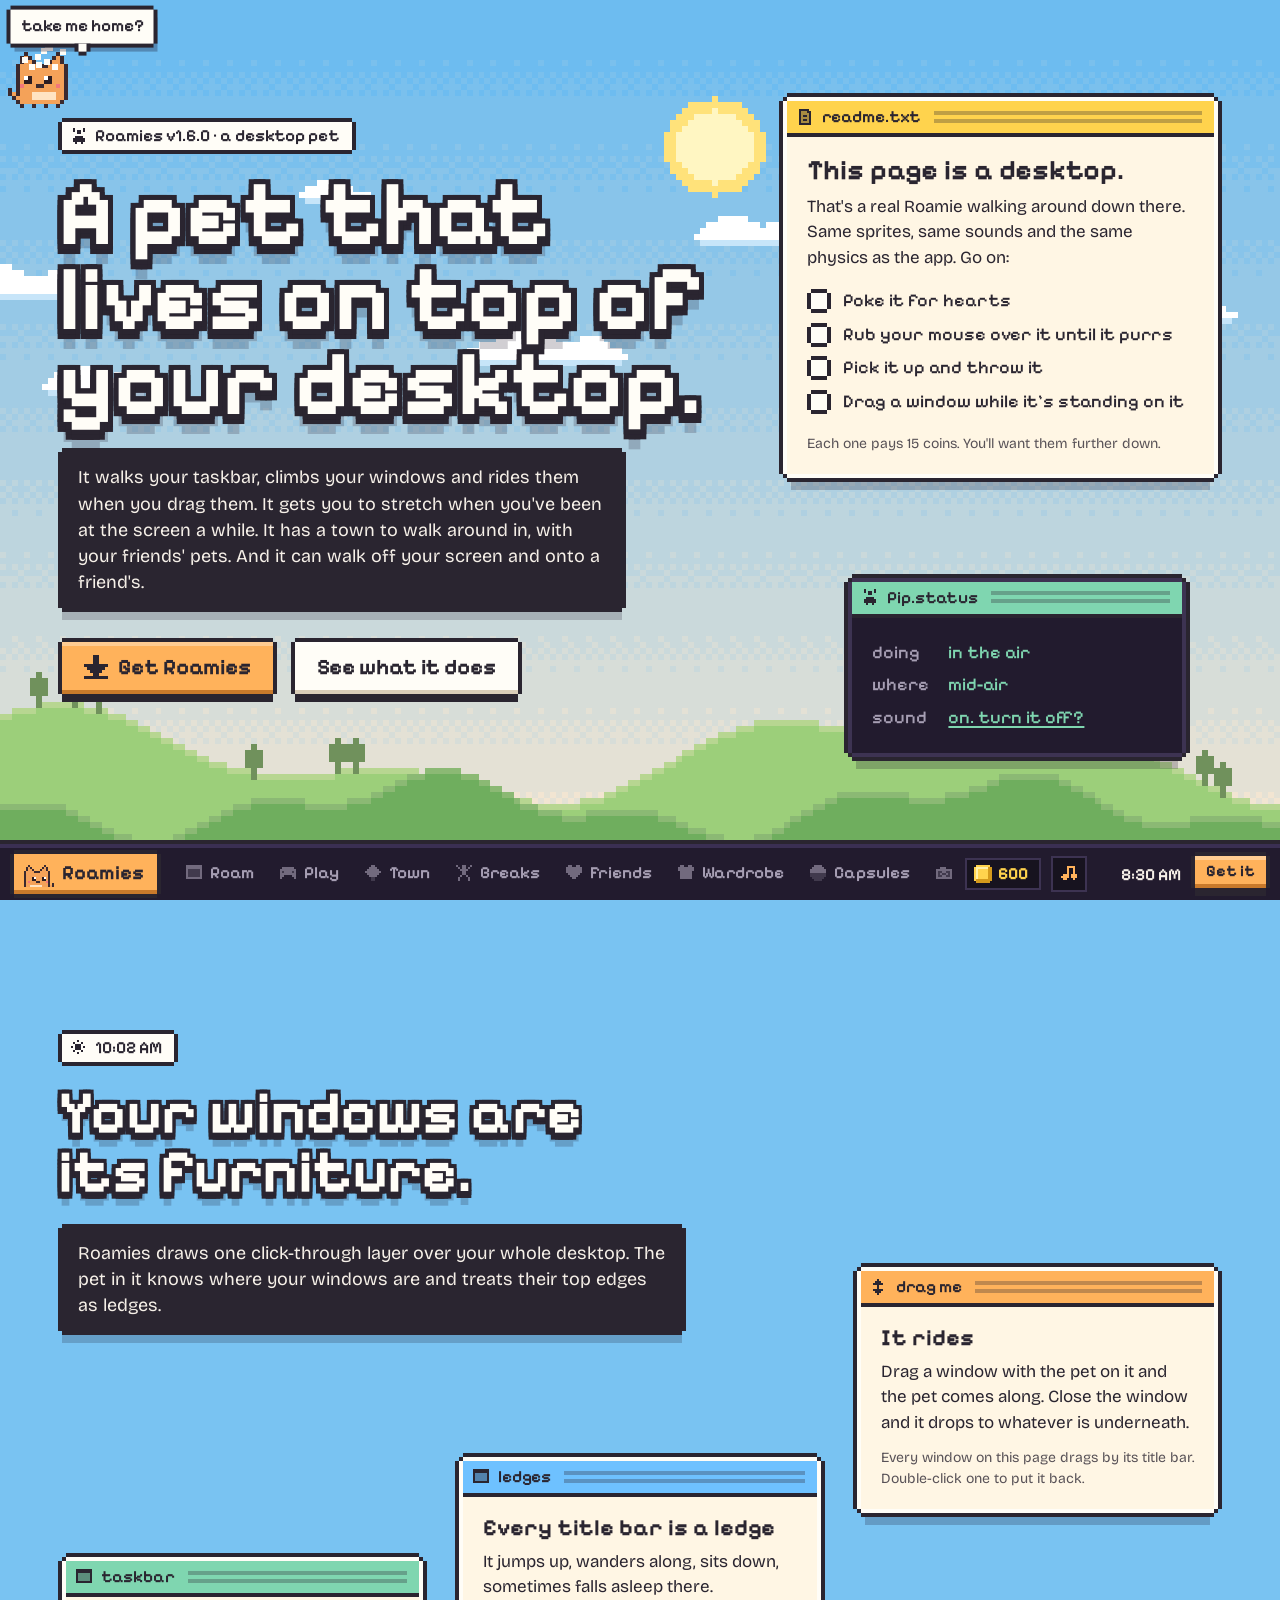
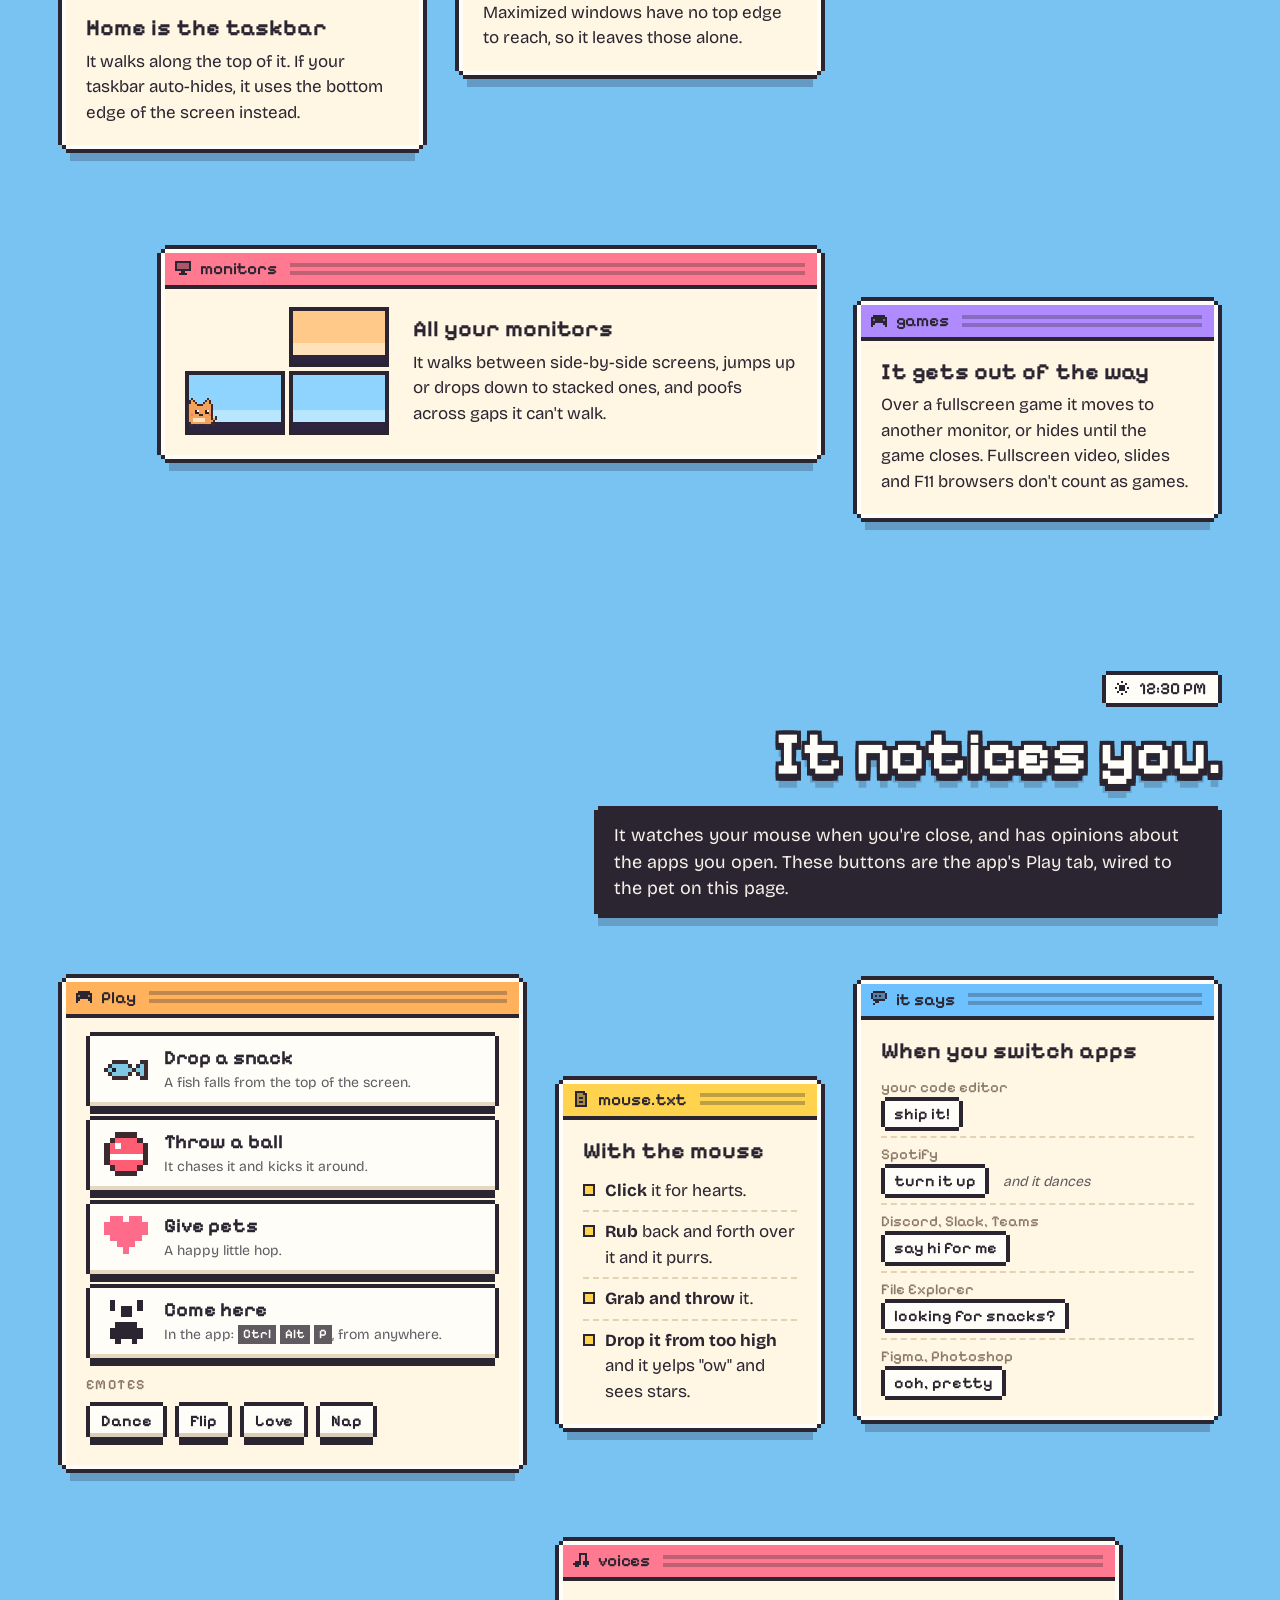
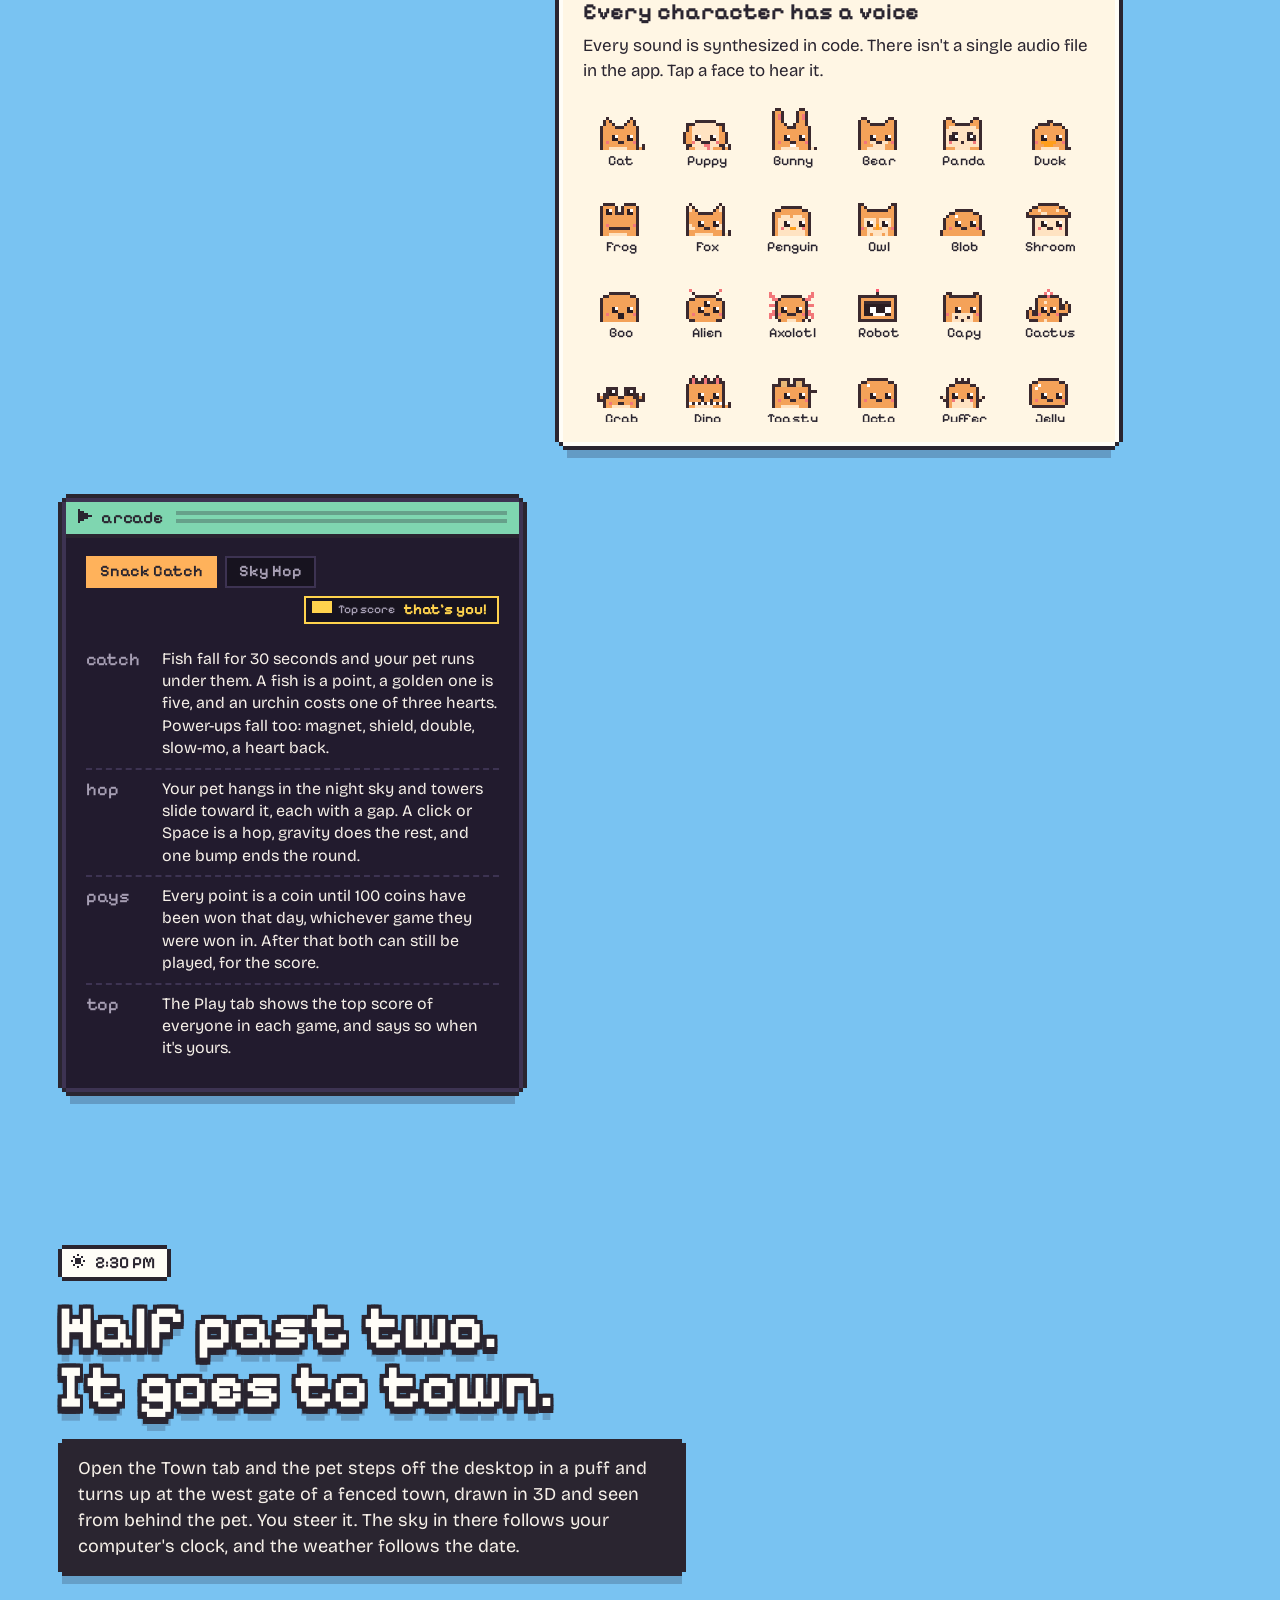
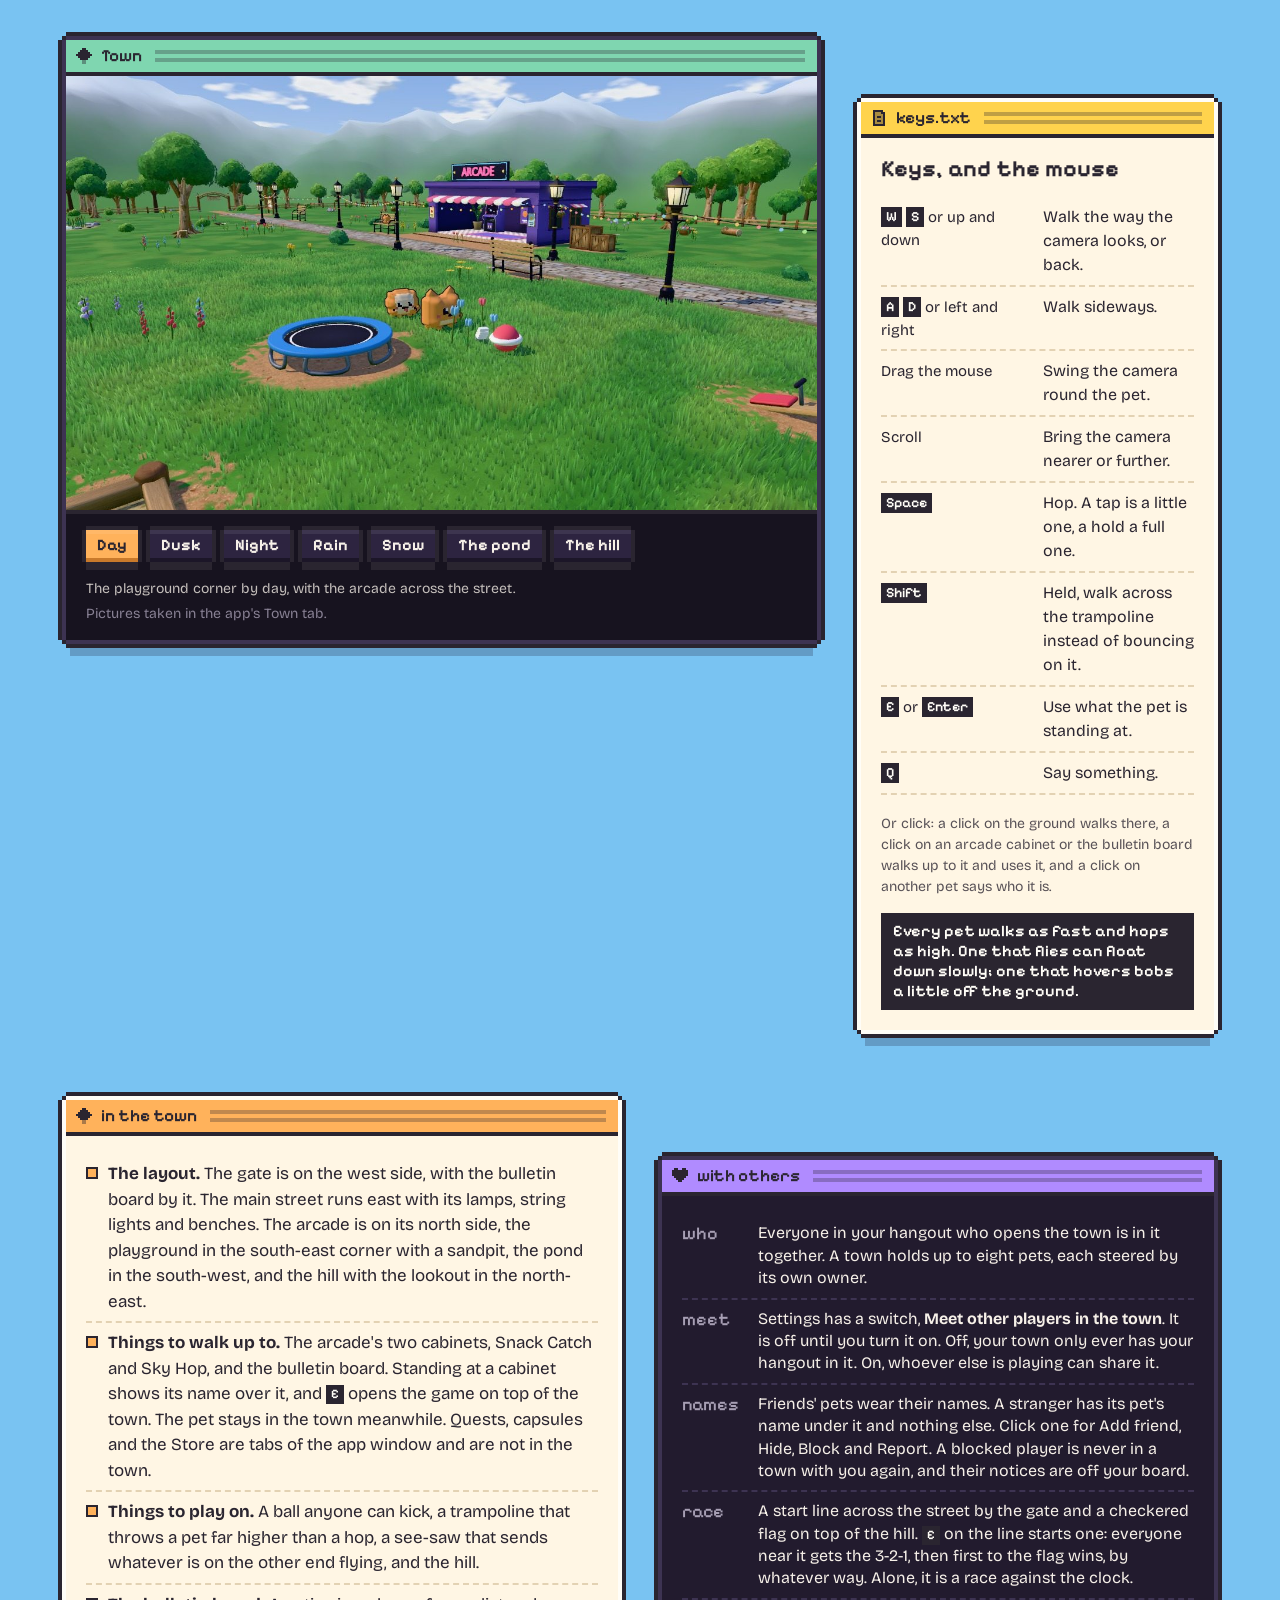
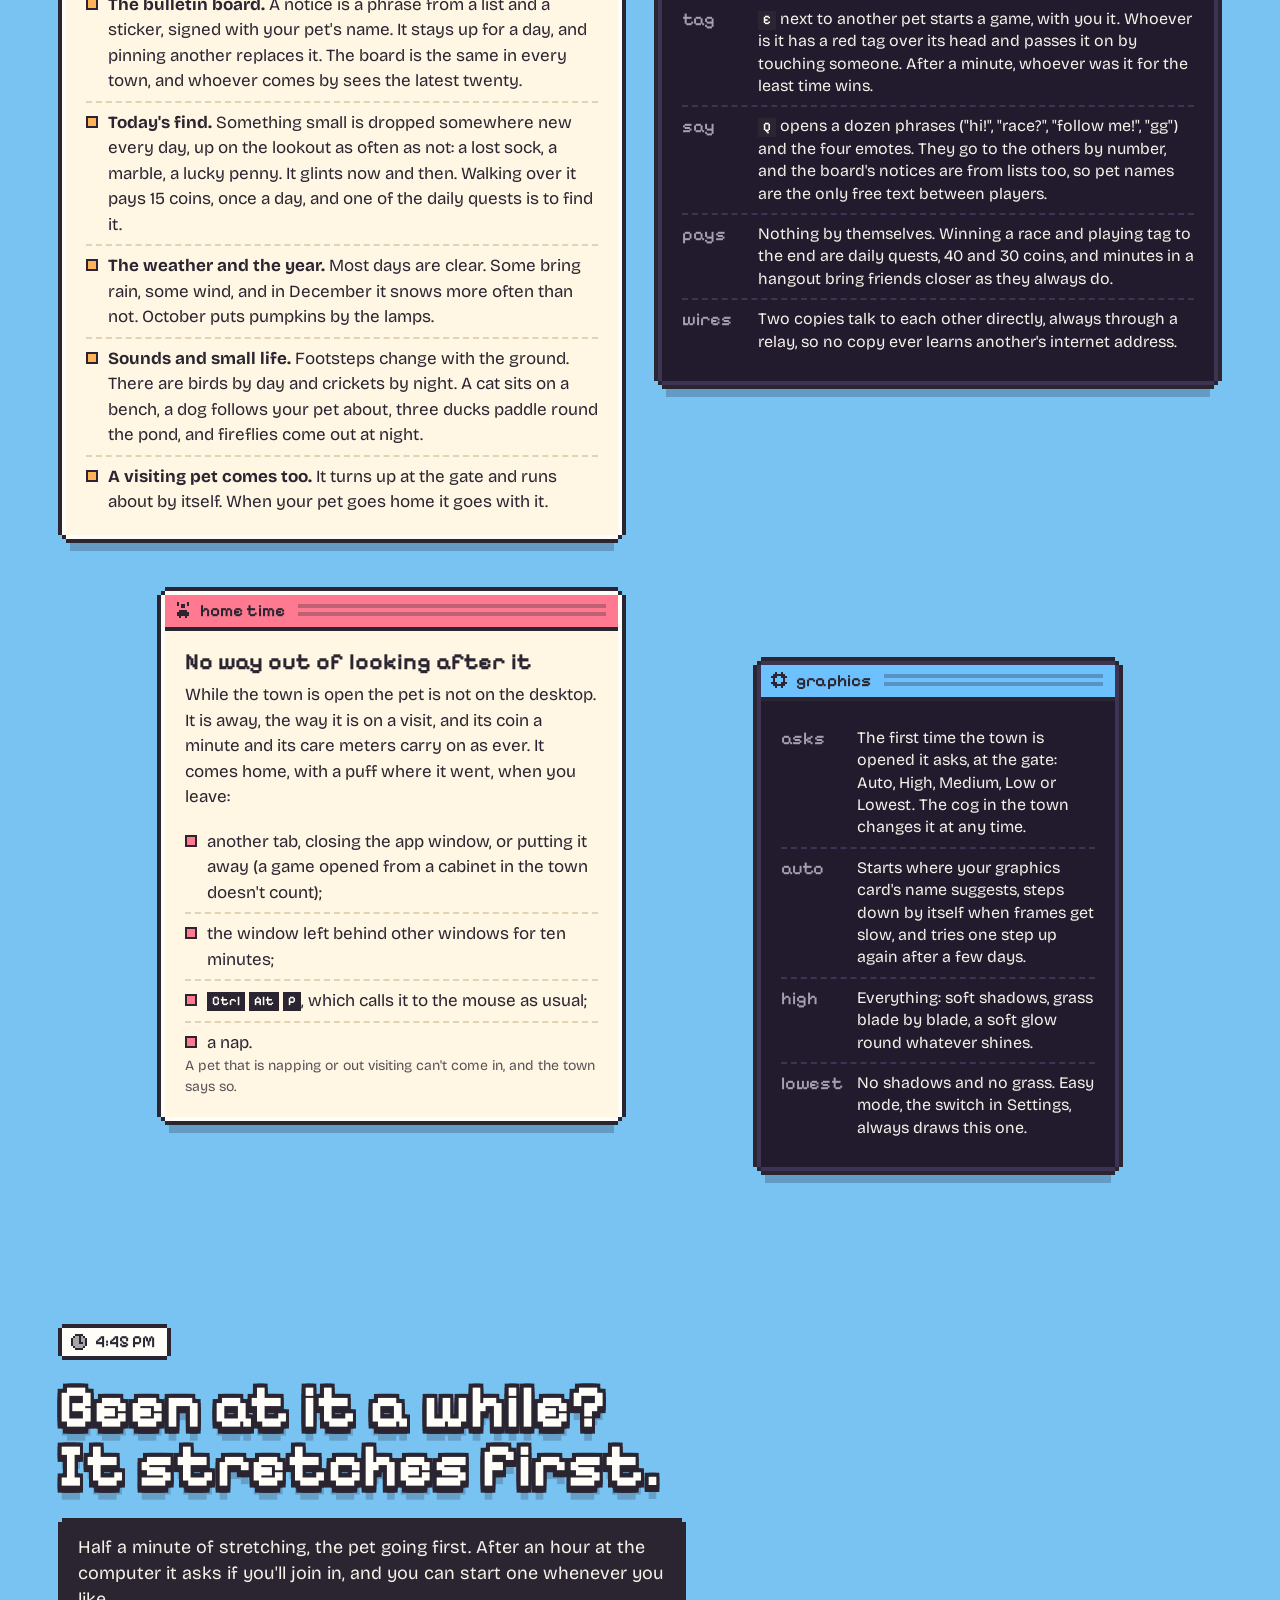
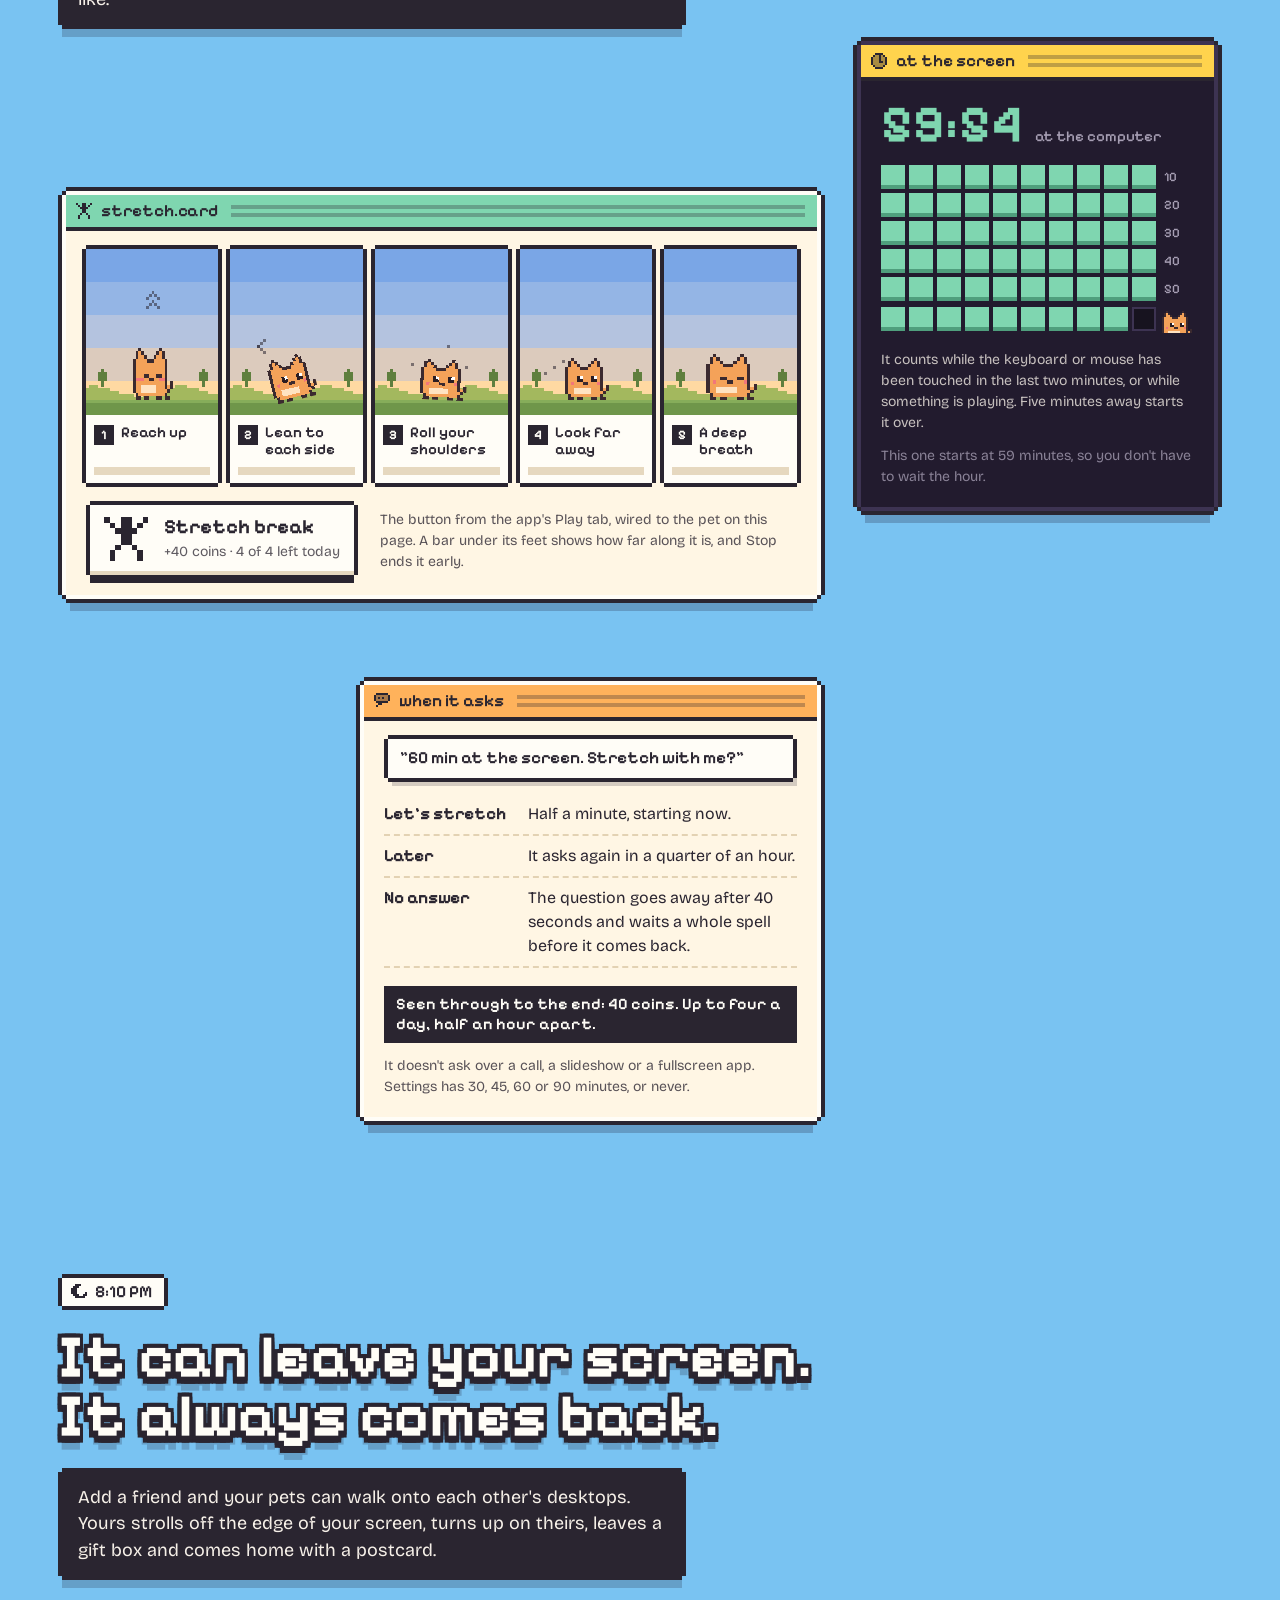
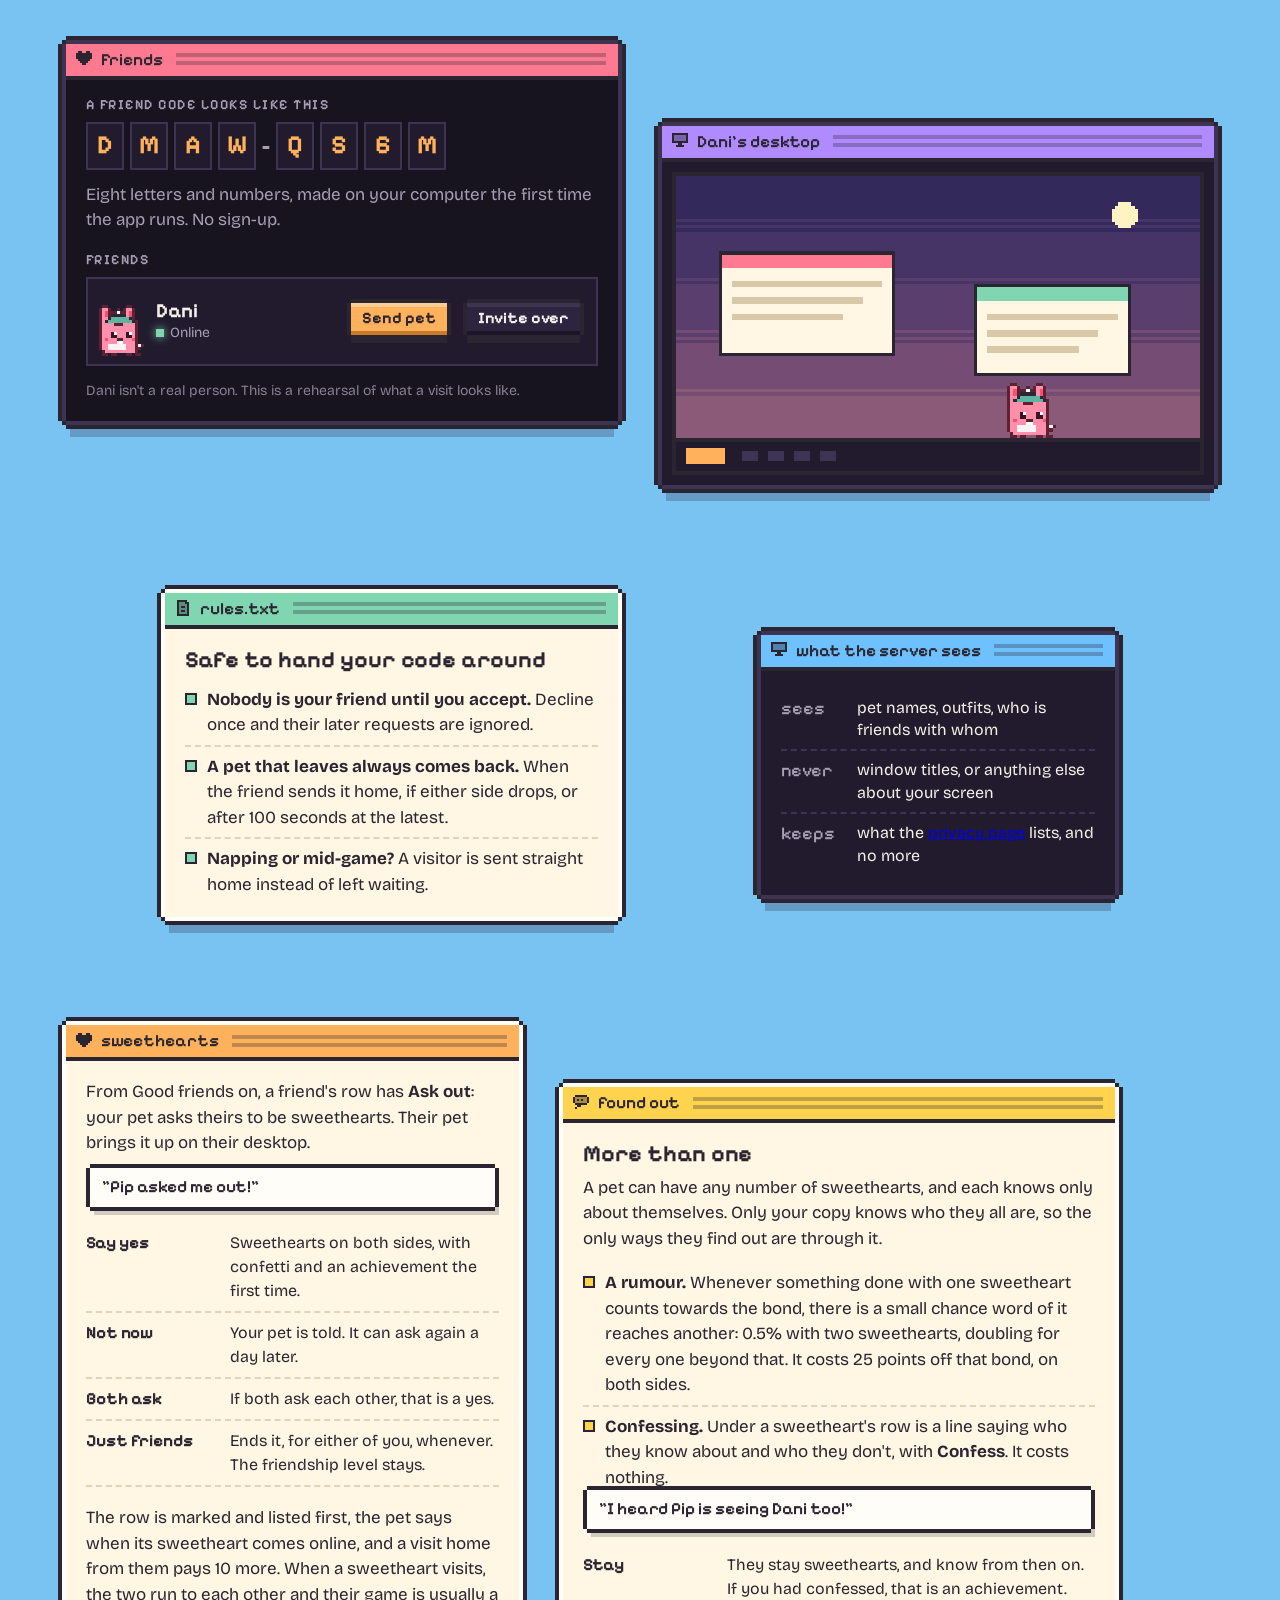
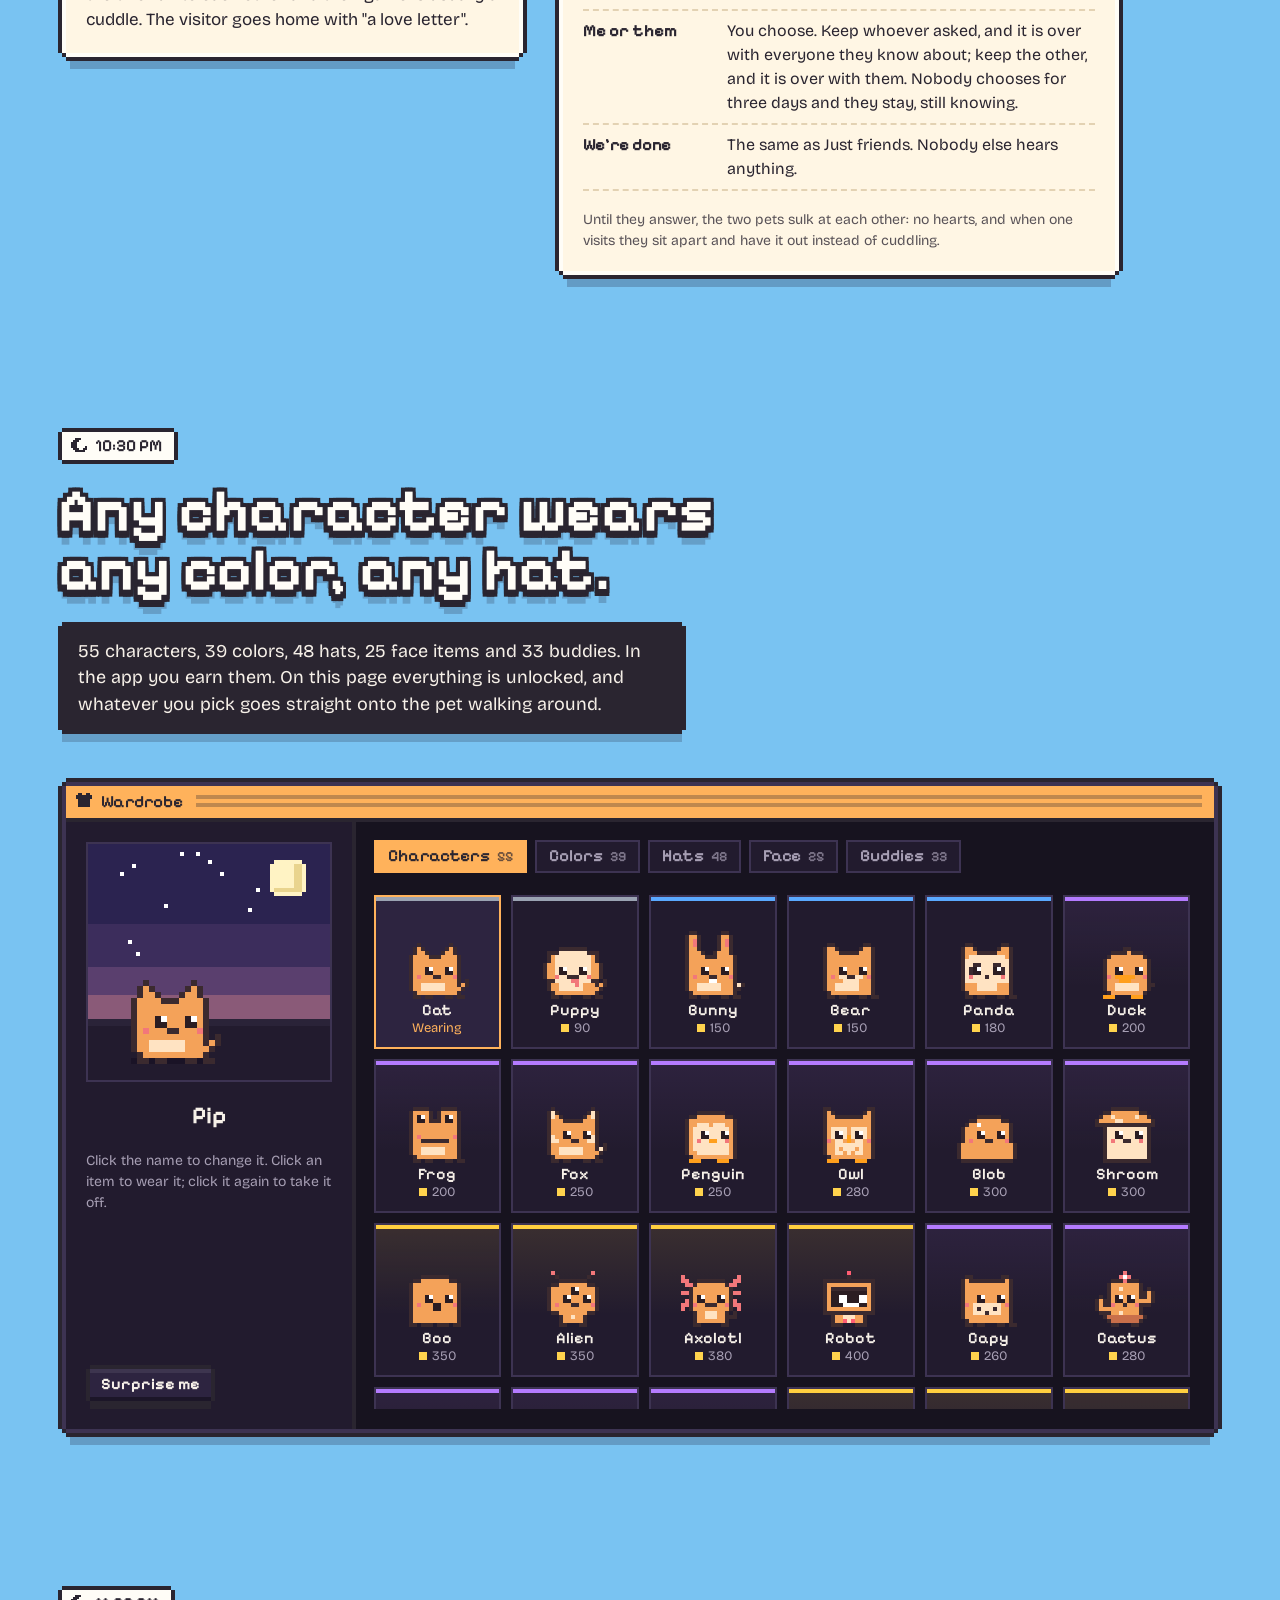
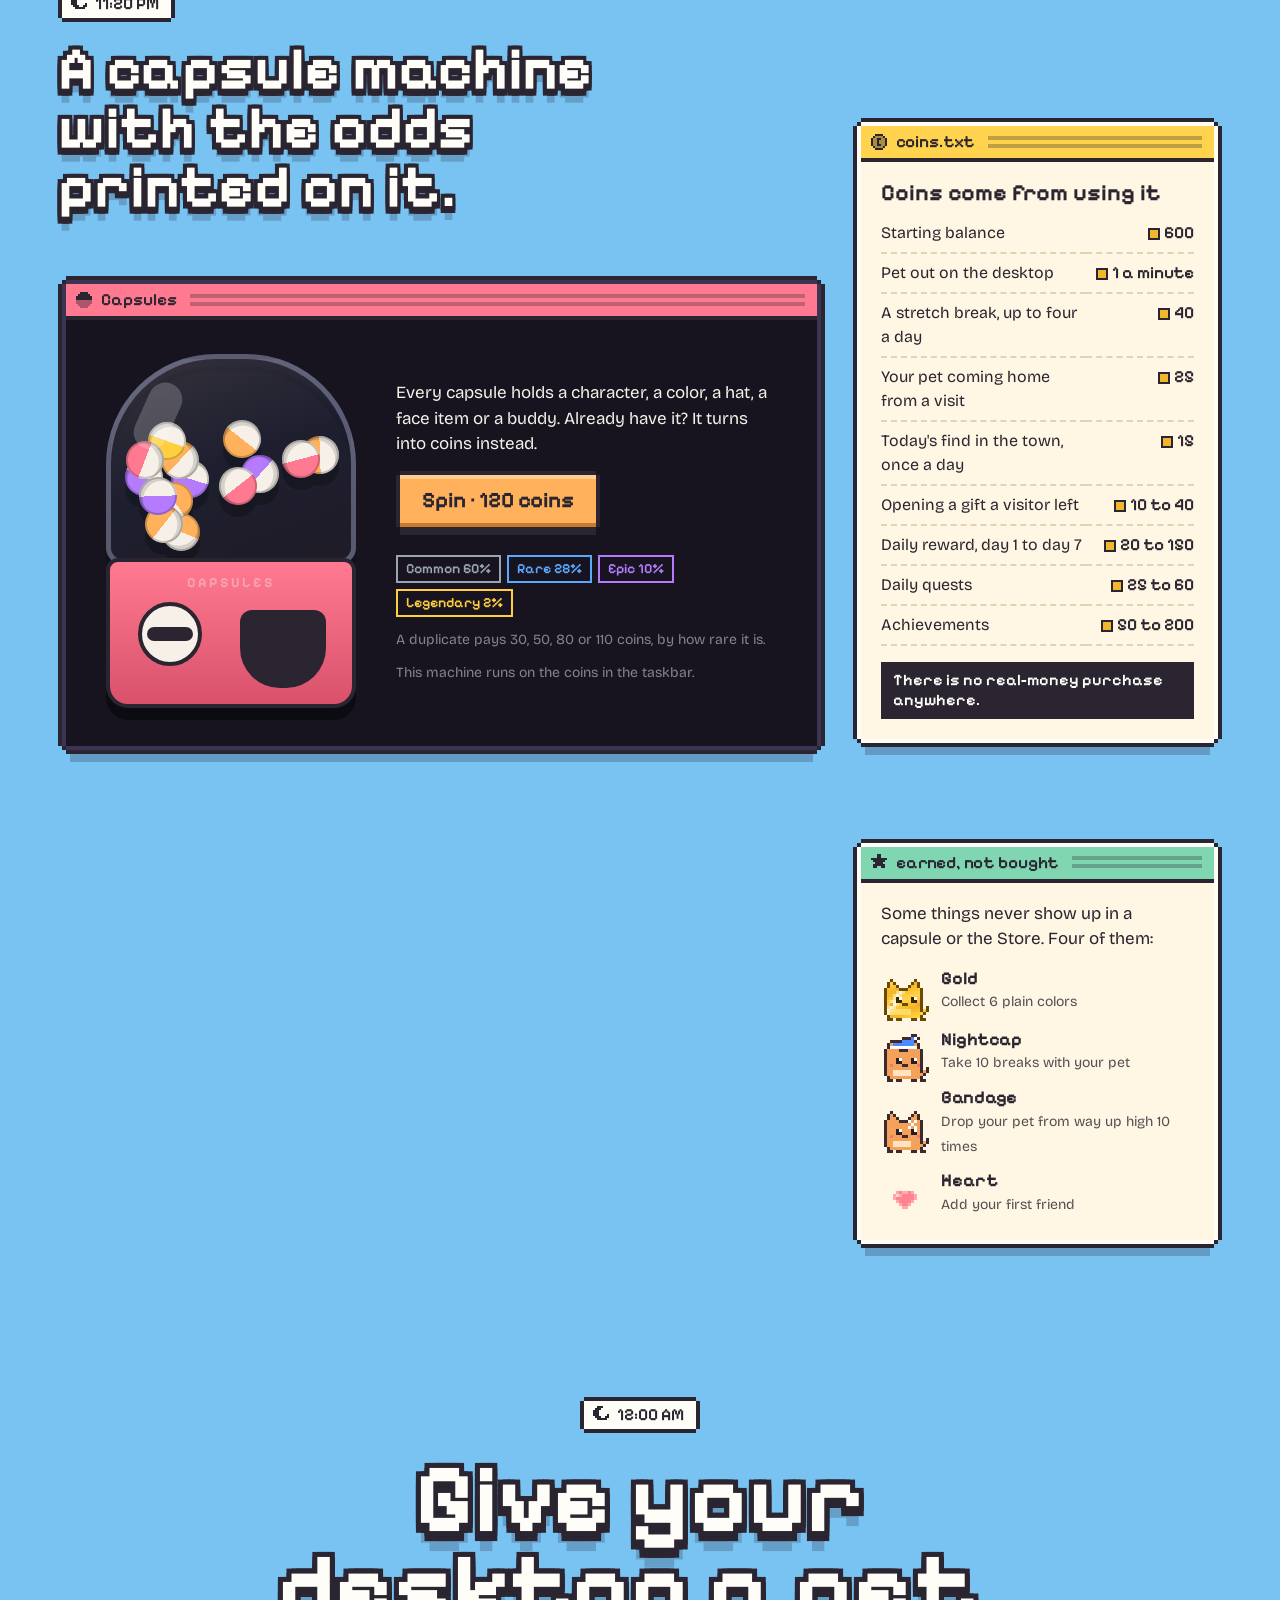
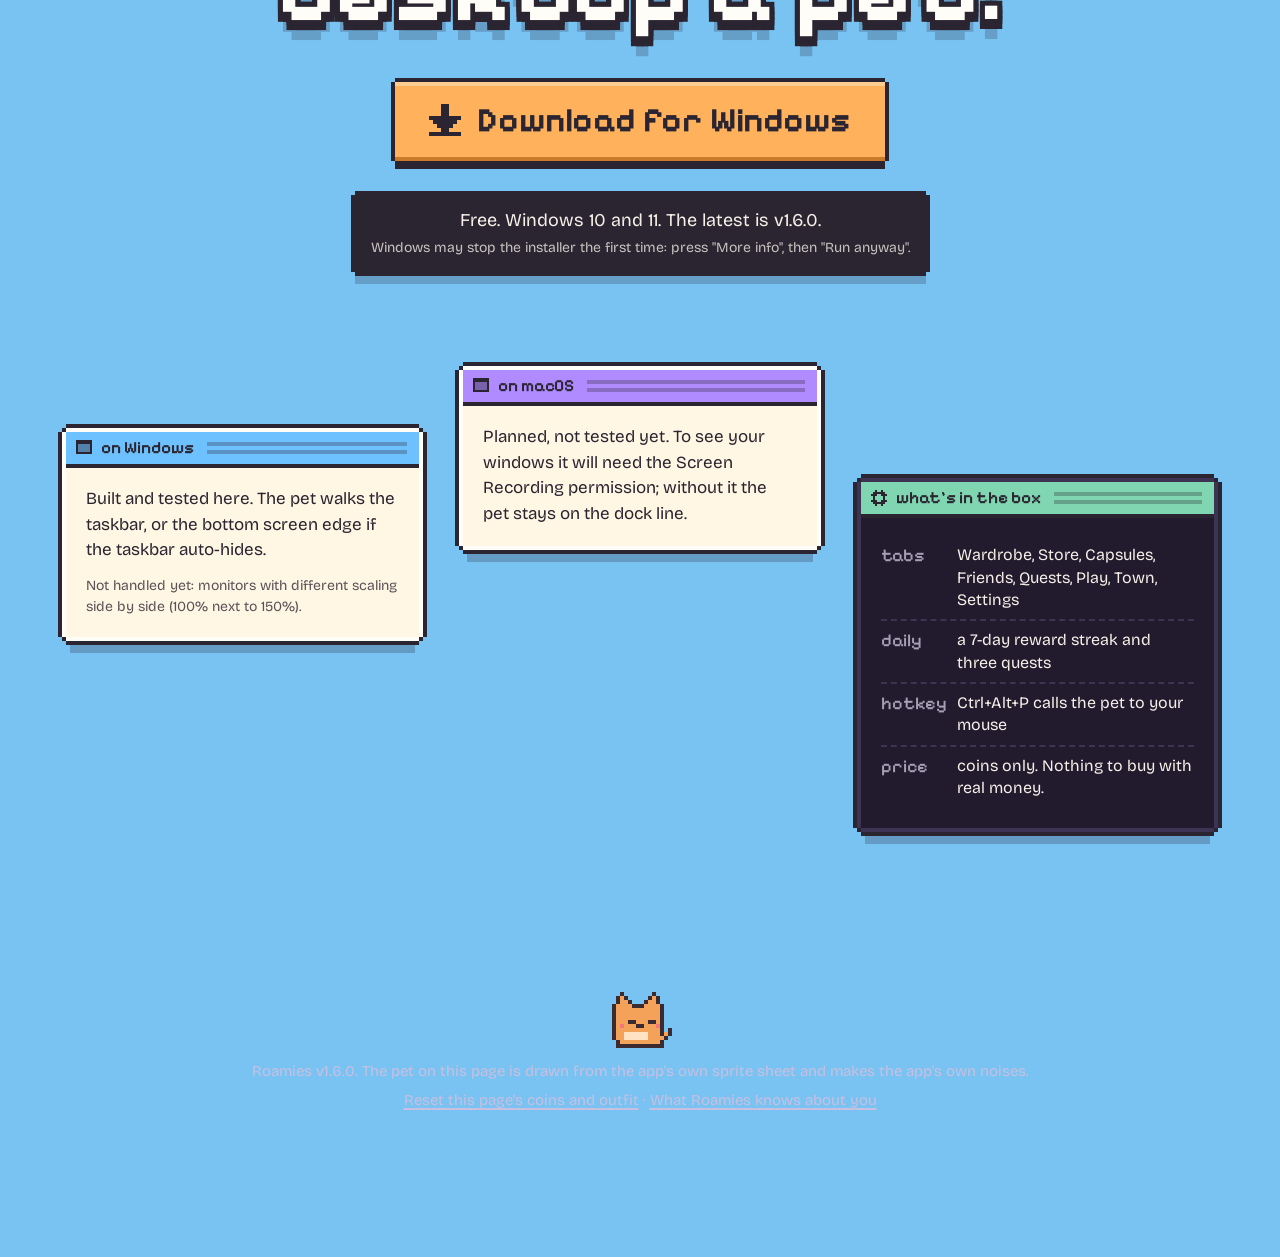
==== commit 3e967c1b: "1.7.0, not live: the photo wall (photos.html, linked from the taskbar), the Discord pictures of ever" ====
--- a/index.html
+++ b/index.html
@@ -614,6 +614,7 @@
     <a href="#friends" data-snd="tab"><canvas class="ico" data-ico="heart"></canvas><span>Friends</span></a>
     <a href="#wardrobe" data-snd="tab"><canvas class="ico" data-ico="shirt"></canvas><span>Wardrobe</span></a>
     <a href="#capsules" data-snd="tab"><canvas class="ico" data-ico="capsule"></canvas><span>Capsules</span></a>
+    <a href="photos.html" data-snd="tab"><canvas class="ico" data-ico="photo"></canvas><span>Wall</span></a>
   </div>
   <div class="tb-tray">
     <a class="tb-pill" id="coinPill" href="#capsules" title="Coins. Earn them by playing, spend them at the capsule machine." data-snd="click"><span class="coin"></span><b id="coins">600</b></a>
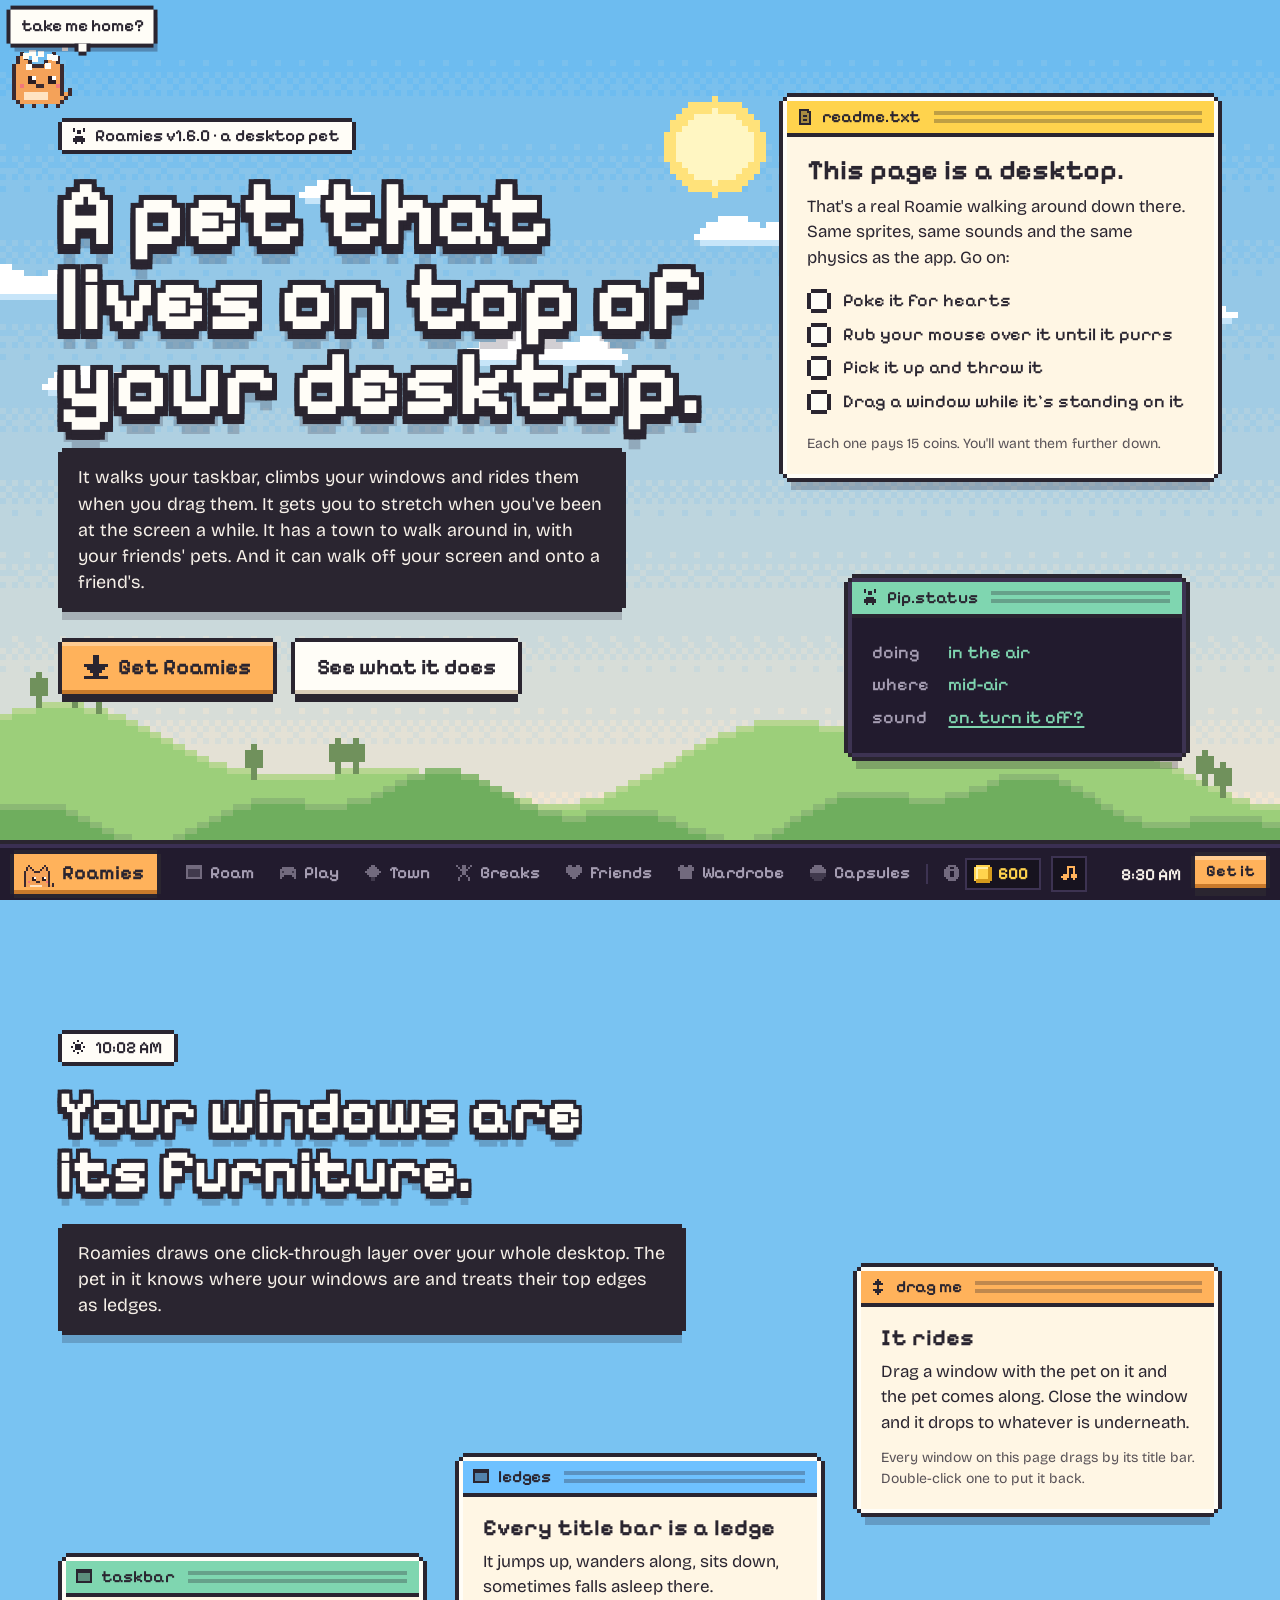
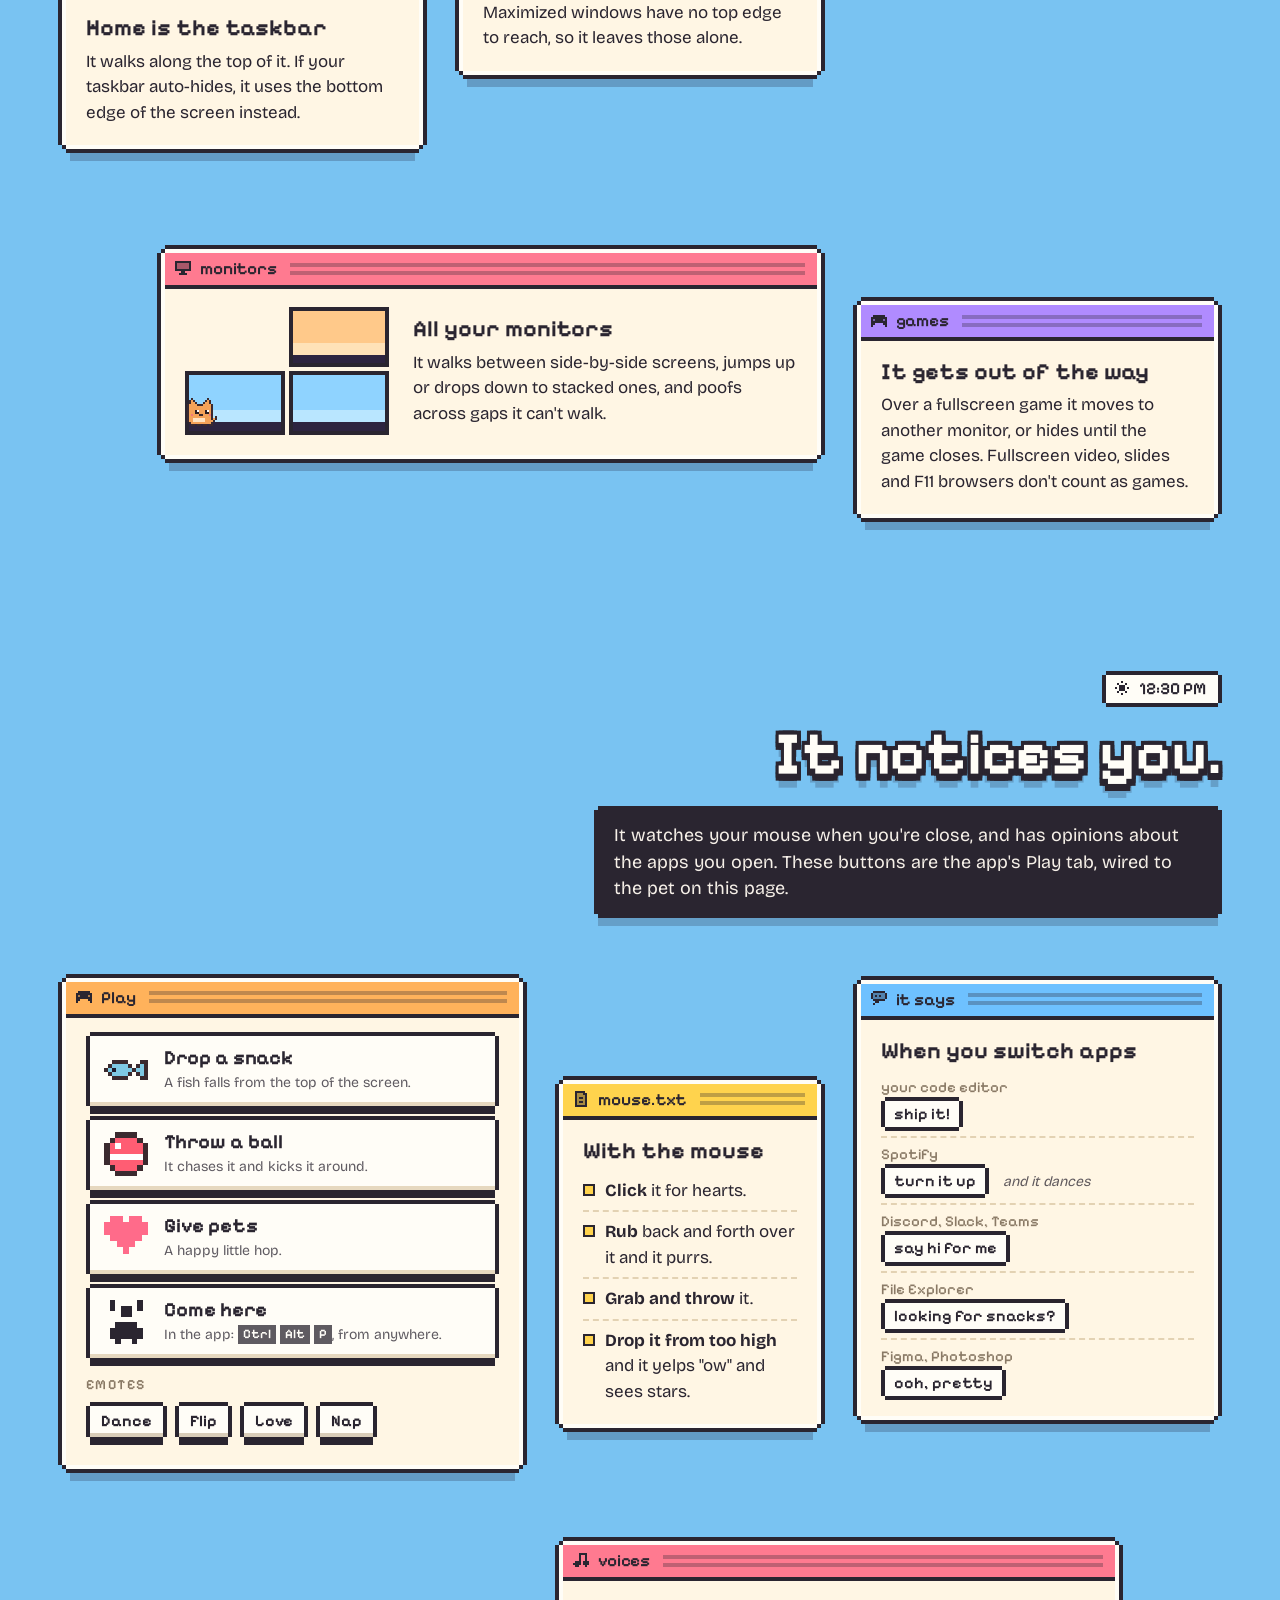
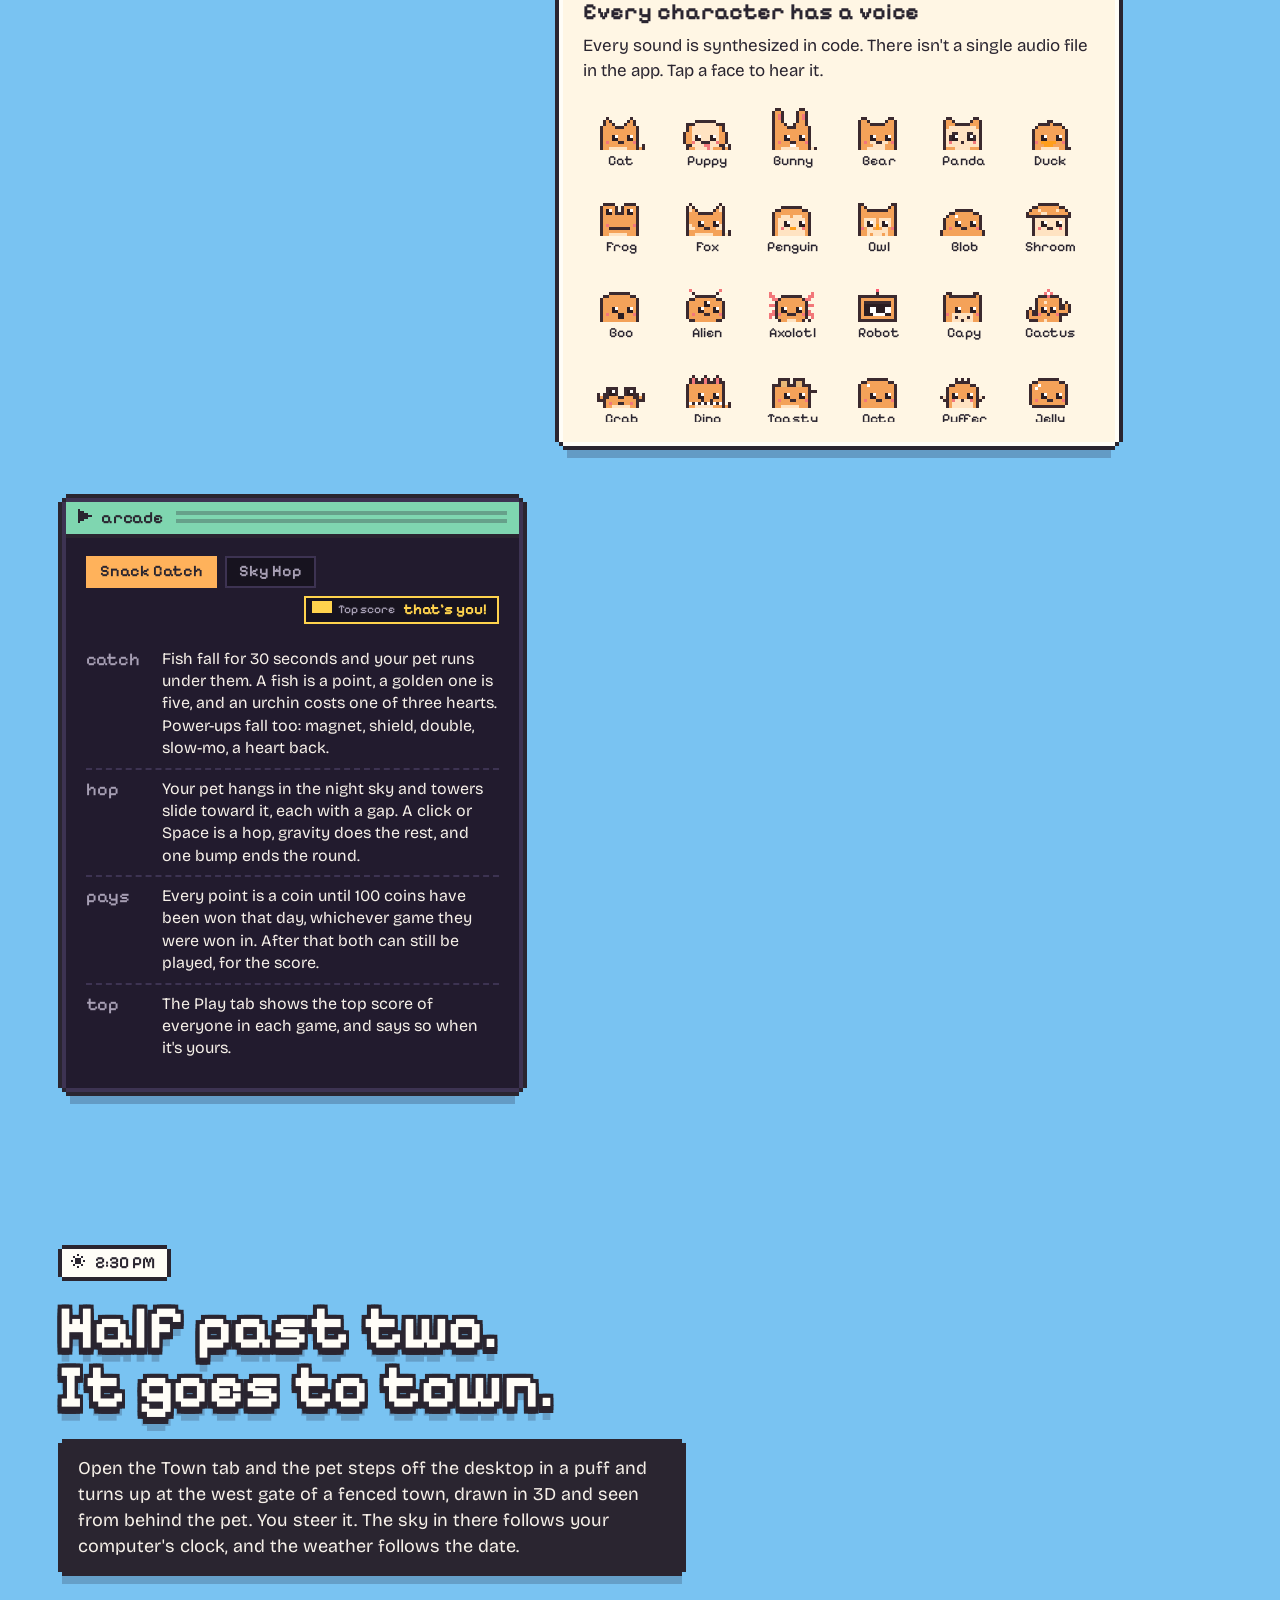
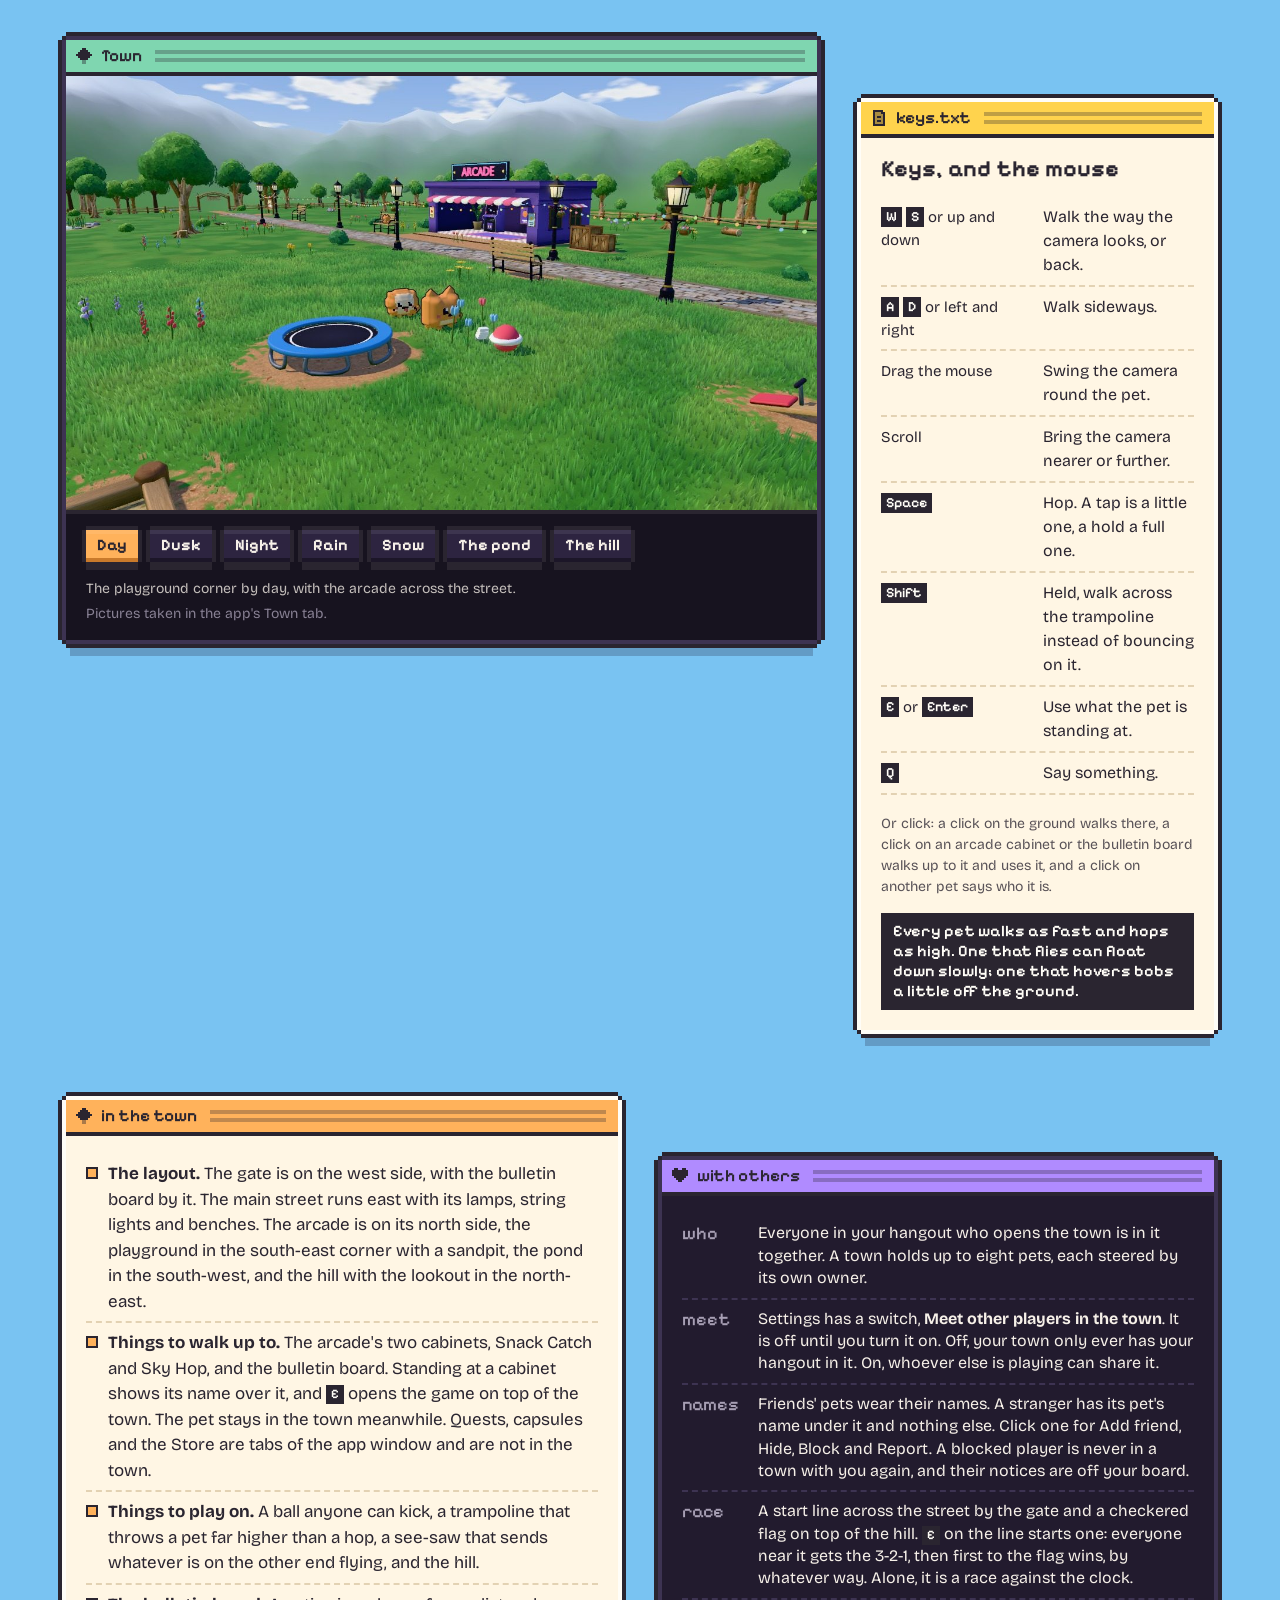
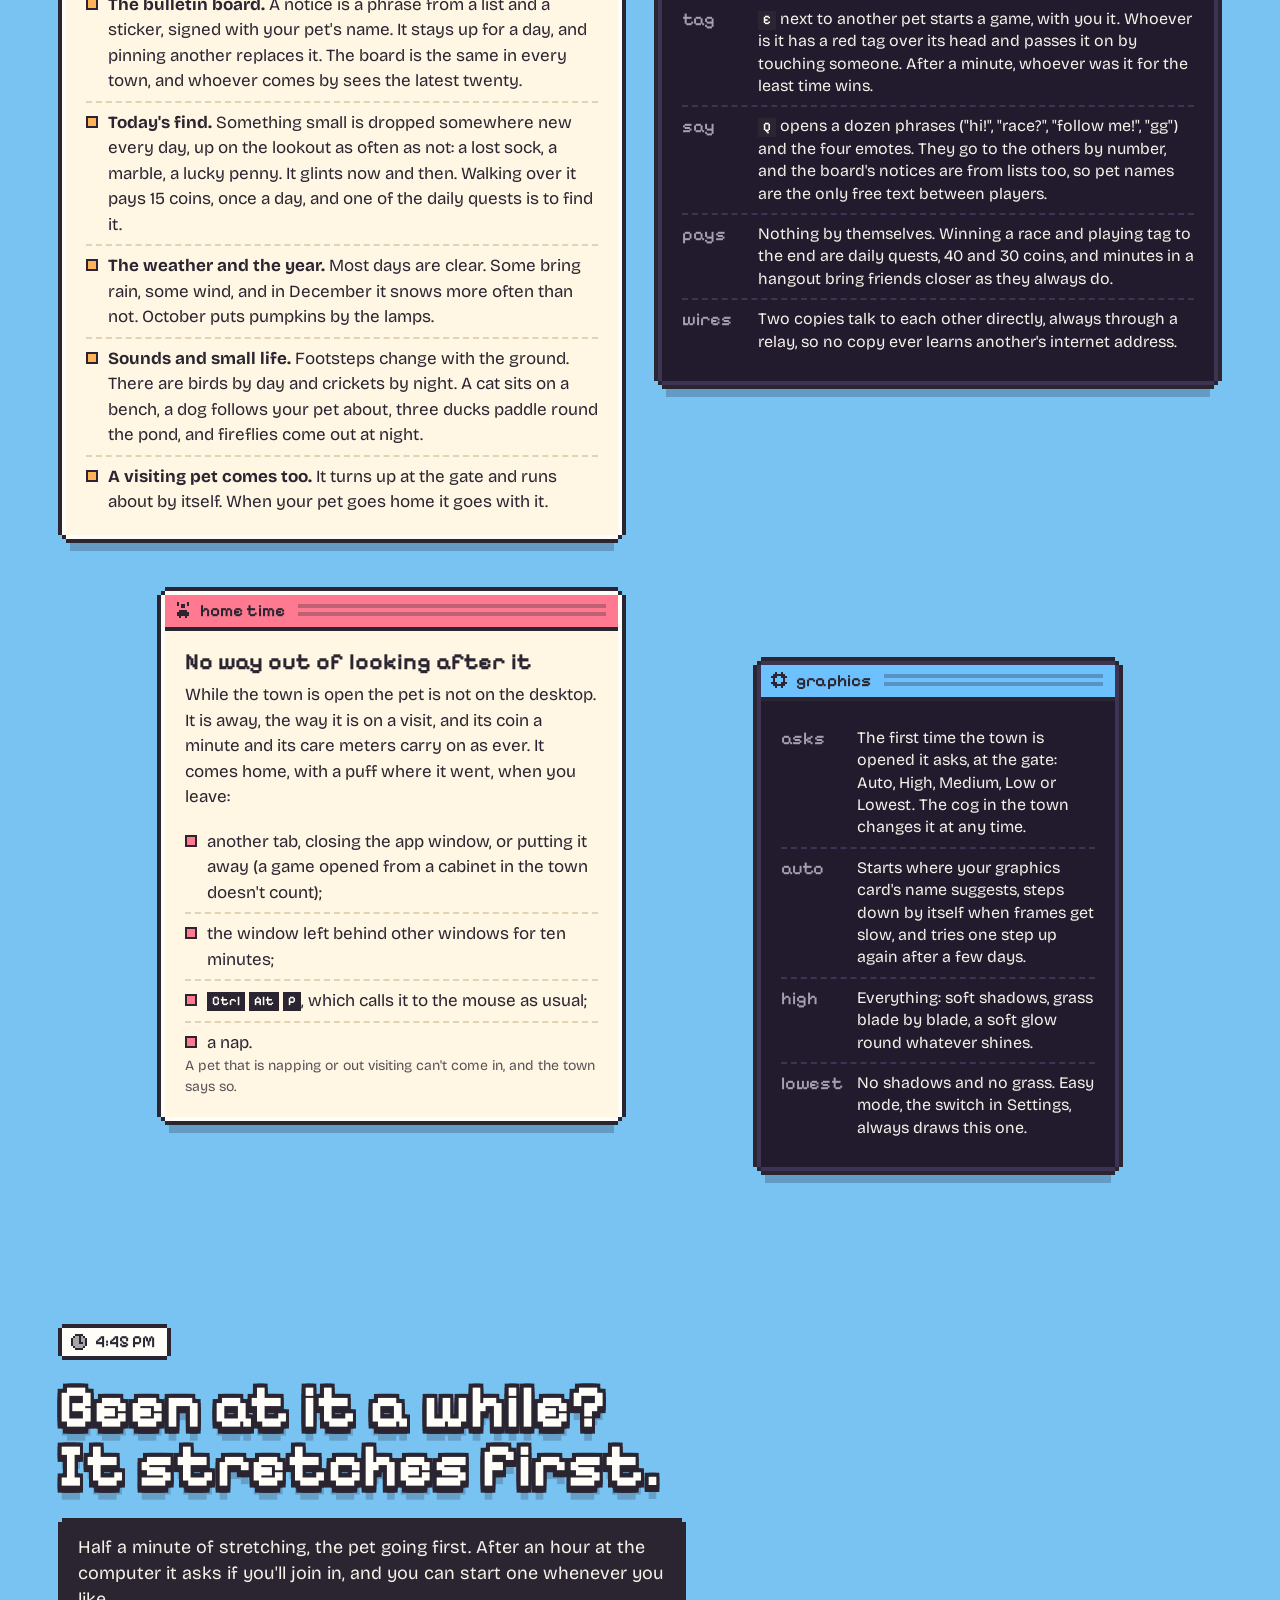
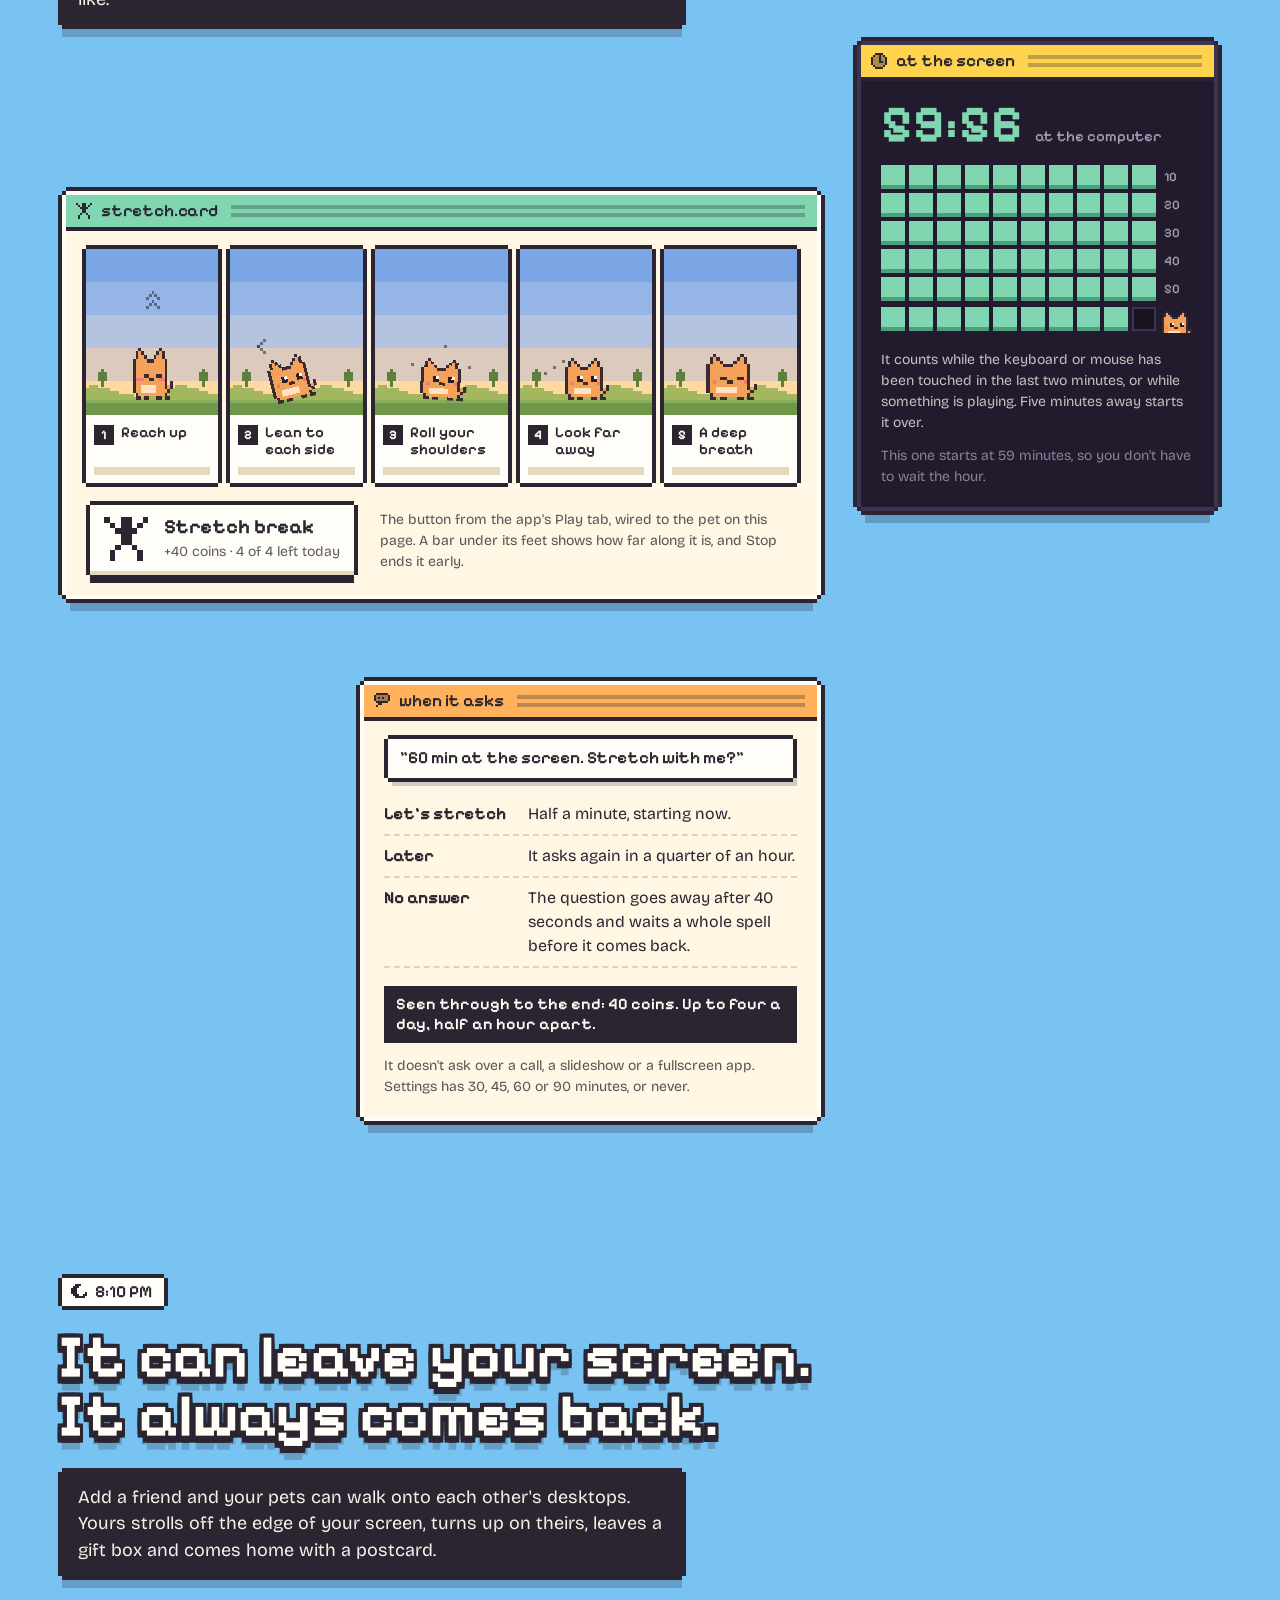
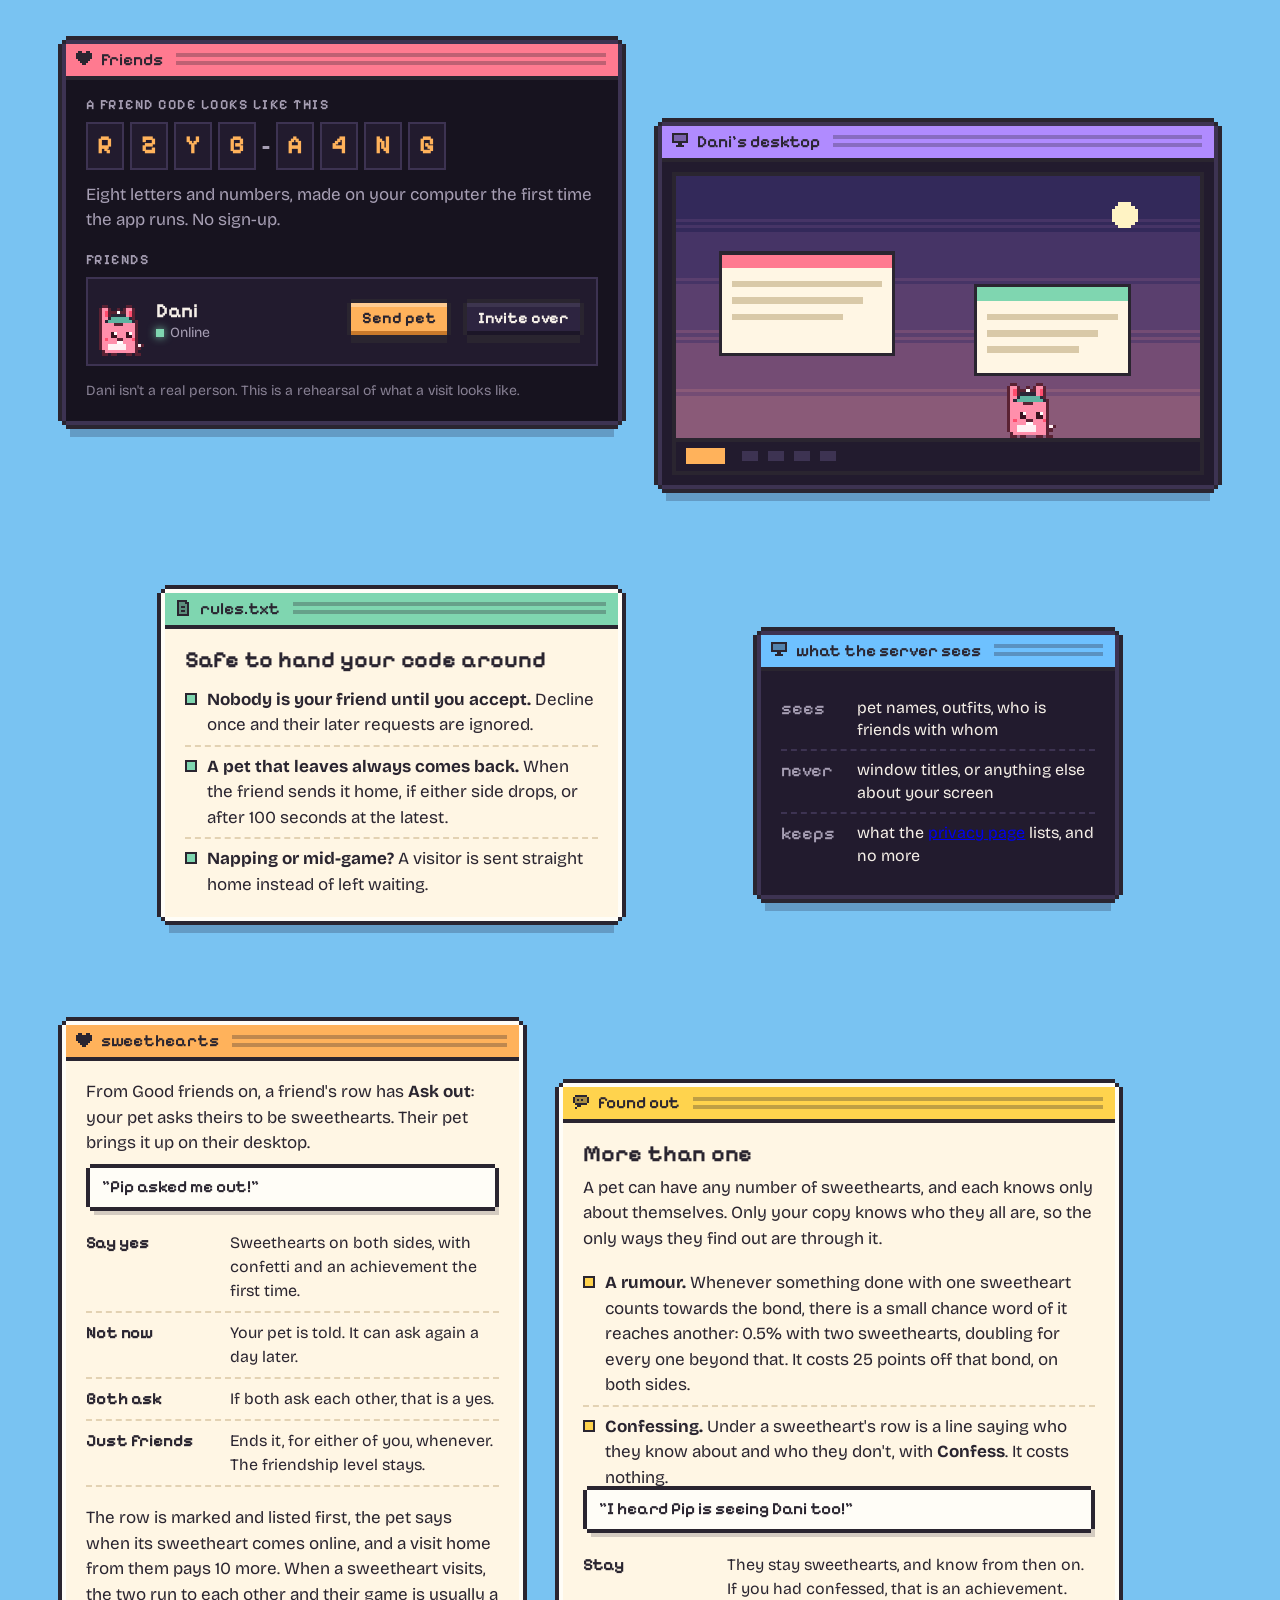
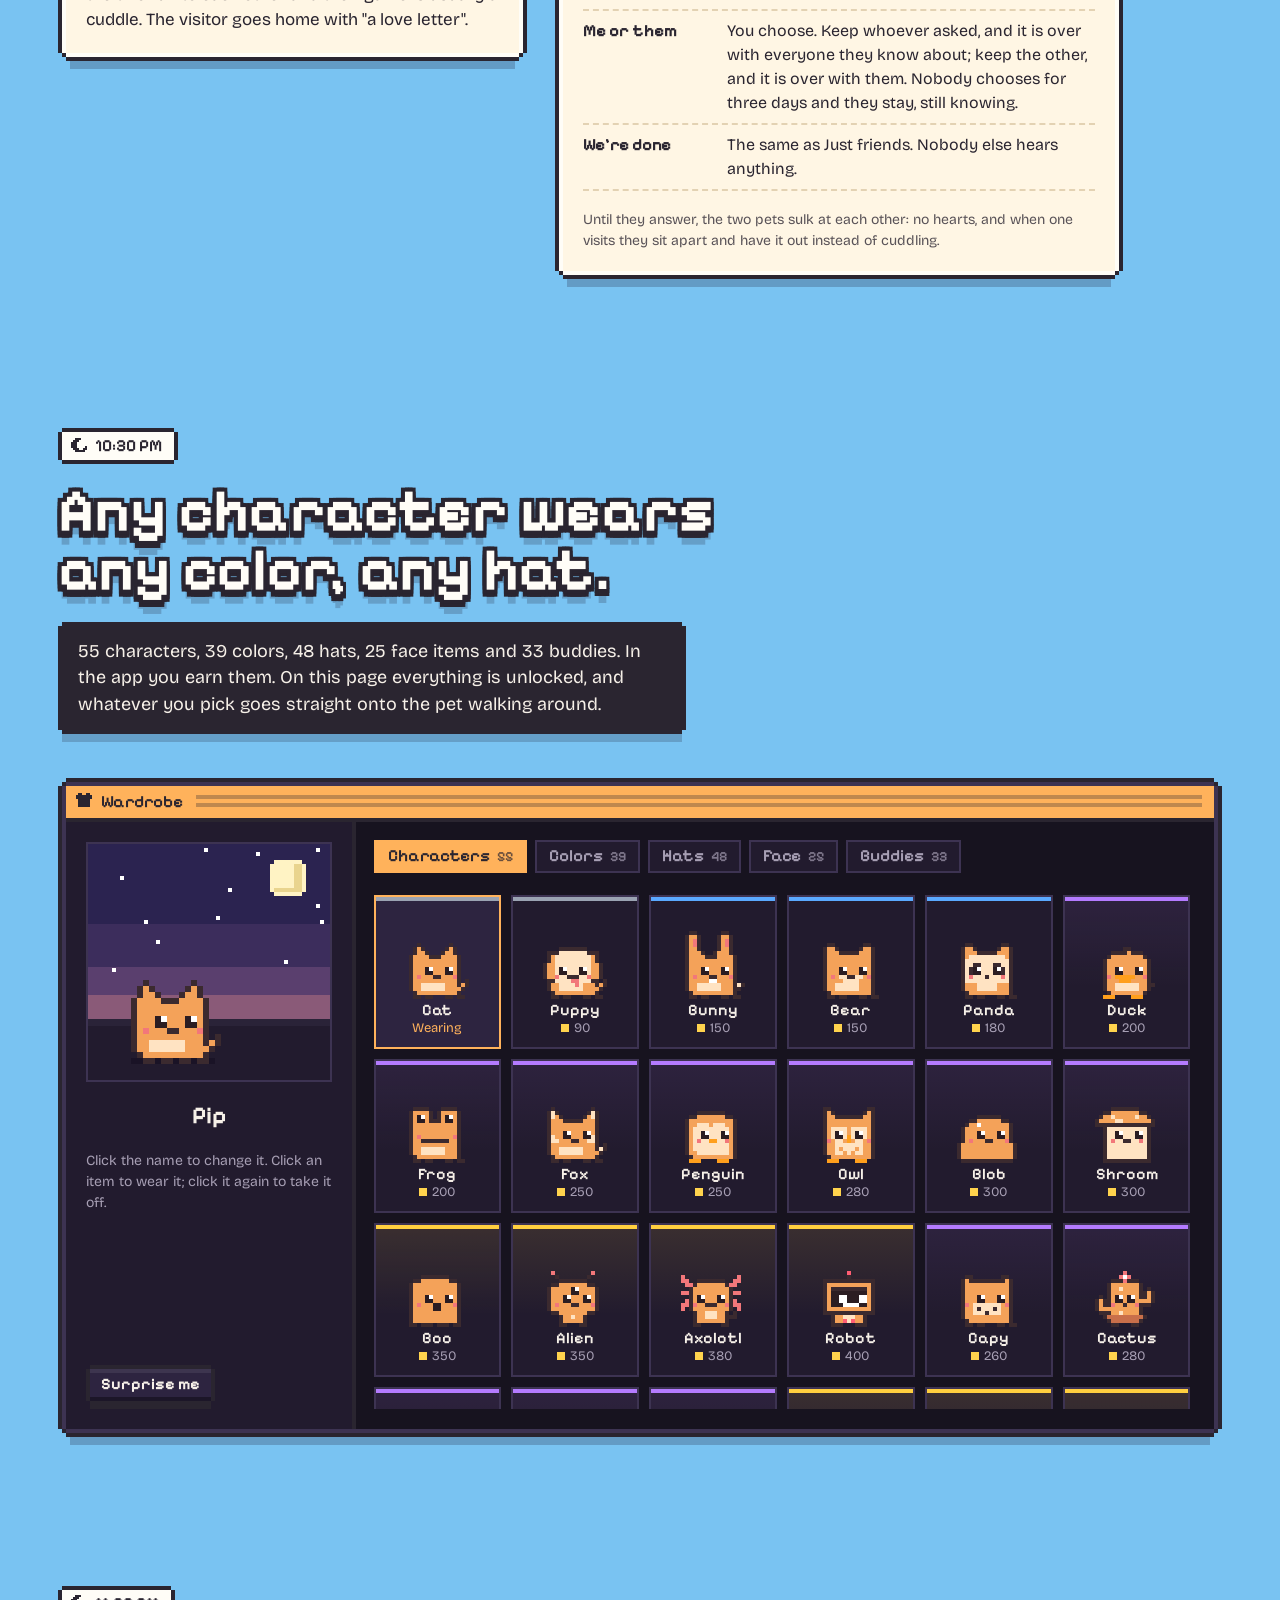
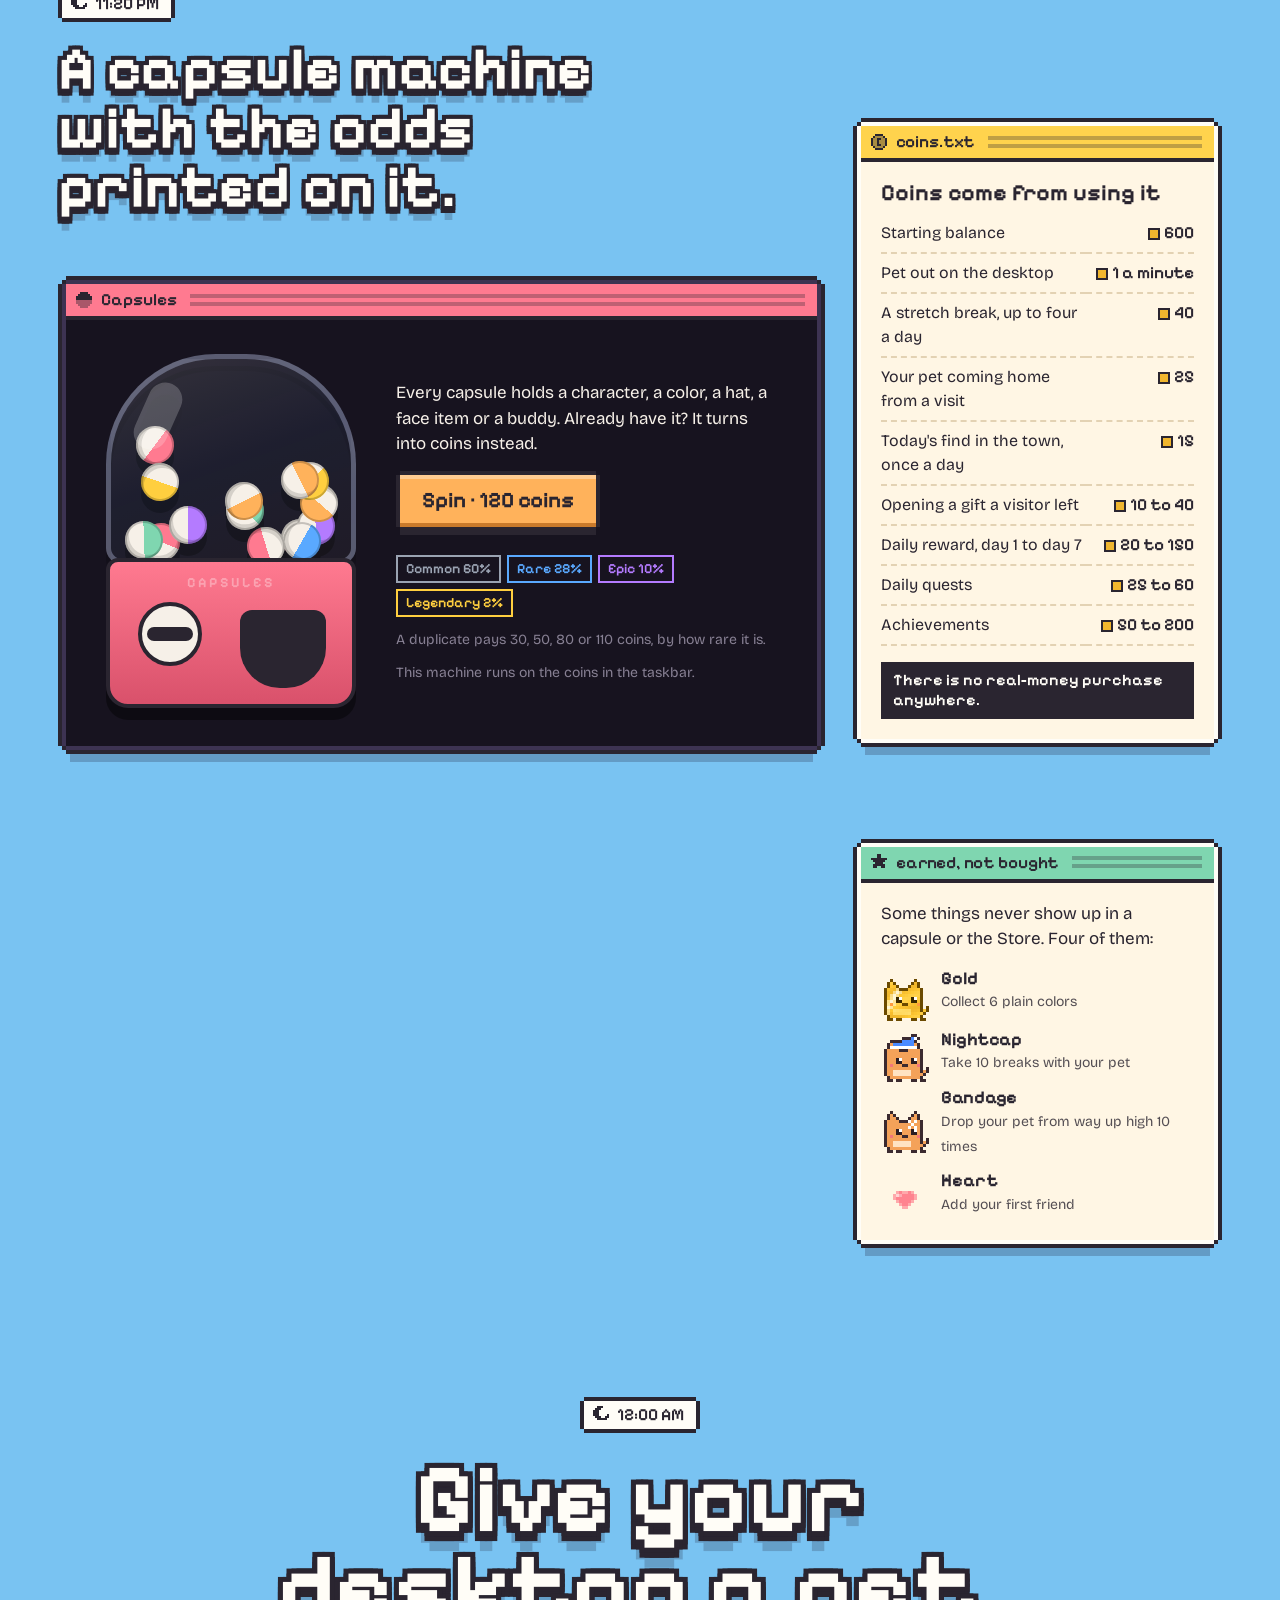
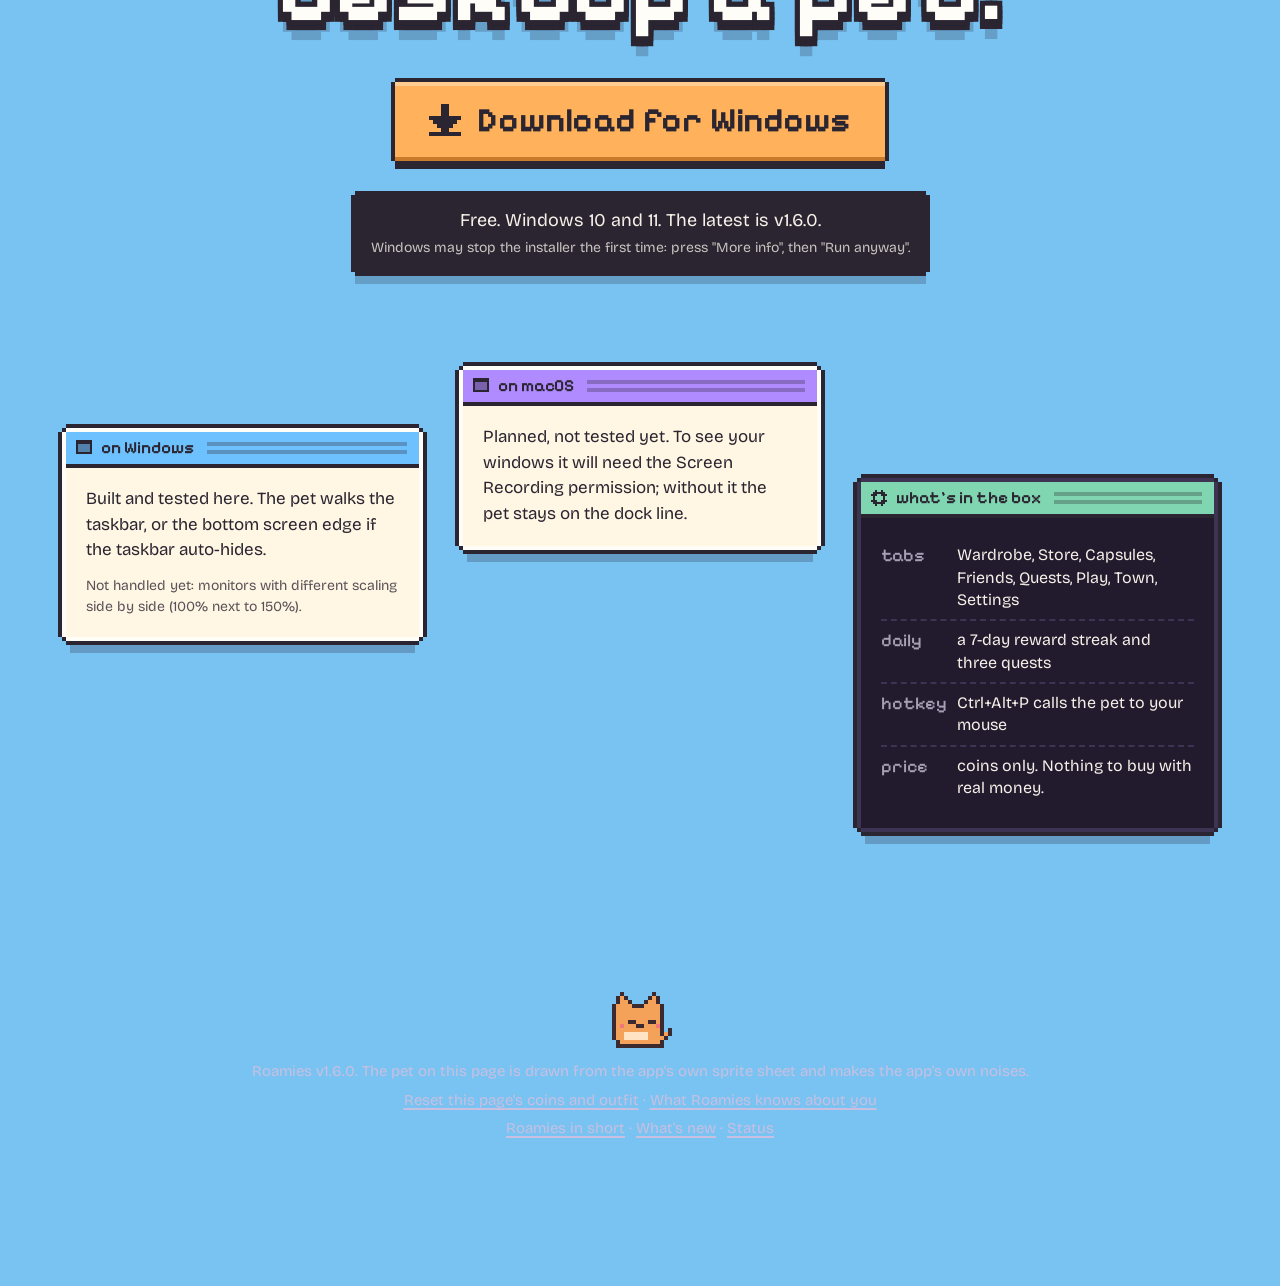
==== commit f2e9f88b: "Info, what's new, status and a page for a wrong address: four side pages in the app window's own loo" ====
--- a/index.html
+++ b/index.html
@@ -599,6 +599,7 @@
       <canvas id="footPet" width="16" height="23" aria-hidden="true"></canvas>
       <p>Roamies <span data-version>v1.6.0</span>. The pet on this page is drawn from the app's own sprite sheet and makes the app's own noises.</p>
       <p><button class="linkish" id="resetSite" data-snd="click">Reset this page's coins and outfit</button> · <a class="linkish" href="privacy.html">What Roamies knows about you</a></p>
+      <p><a class="linkish" href="info.html">Roamies in short</a> · <a class="linkish" href="changelog.html">What's new</a> · <a class="linkish" href="status.html">Status</a></p>
     </footer>
   </section>
 </main>
@@ -614,7 +615,7 @@
     <a href="#friends" data-snd="tab"><canvas class="ico" data-ico="heart"></canvas><span>Friends</span></a>
     <a href="#wardrobe" data-snd="tab"><canvas class="ico" data-ico="shirt"></canvas><span>Wardrobe</span></a>
     <a href="#capsules" data-snd="tab"><canvas class="ico" data-ico="capsule"></canvas><span>Capsules</span></a>
-    <a href="photos.html" data-snd="tab"><canvas class="ico" data-ico="photo"></canvas><span>Wall</span></a>
+    <a class="tb-out" href="info.html" data-snd="tab" title="Roamies in short, what's new, and status"><canvas class="ico" data-ico="info"></canvas><span>Info</span></a>
   </div>
   <div class="tb-tray">
     <a class="tb-pill" id="coinPill" href="#capsules" title="Coins. Earn them by playing, spend them at the capsule machine." data-snd="click"><span class="coin"></span><b id="coins">600</b></a>
--- a/css/site.css
+++ b/css/site.css
@@ -403,6 +403,9 @@
 .tb-apps a.on::after { width: 28px; }
 .tb-apps .ico { opacity: .6; }
 .tb-apps a.on .ico, .tb-apps a:hover .ico { opacity: 1; }
+/* the one tab that leaves the desktop for another page: set apart by a line */
+.tb-apps a.tb-out { margin-left: 8px; }
+.tb-apps a.tb-out::before { content: ""; position: absolute; left: -5px; top: 16px; bottom: 16px; width: 2px; background: var(--line); }
 .tb-tray { display: flex; align-items: center; gap: 10px; margin-left: auto; padding-top: var(--px); }
 .tb-pill { display: flex; align-items: center; gap: 8px; padding: 5px 11px 6px 9px; background: var(--night); border: 2px solid var(--line); color: var(--sun); text-decoration: none; font-variant-numeric: tabular-nums; }
 .tb-pill:hover { border-color: var(--sun); }
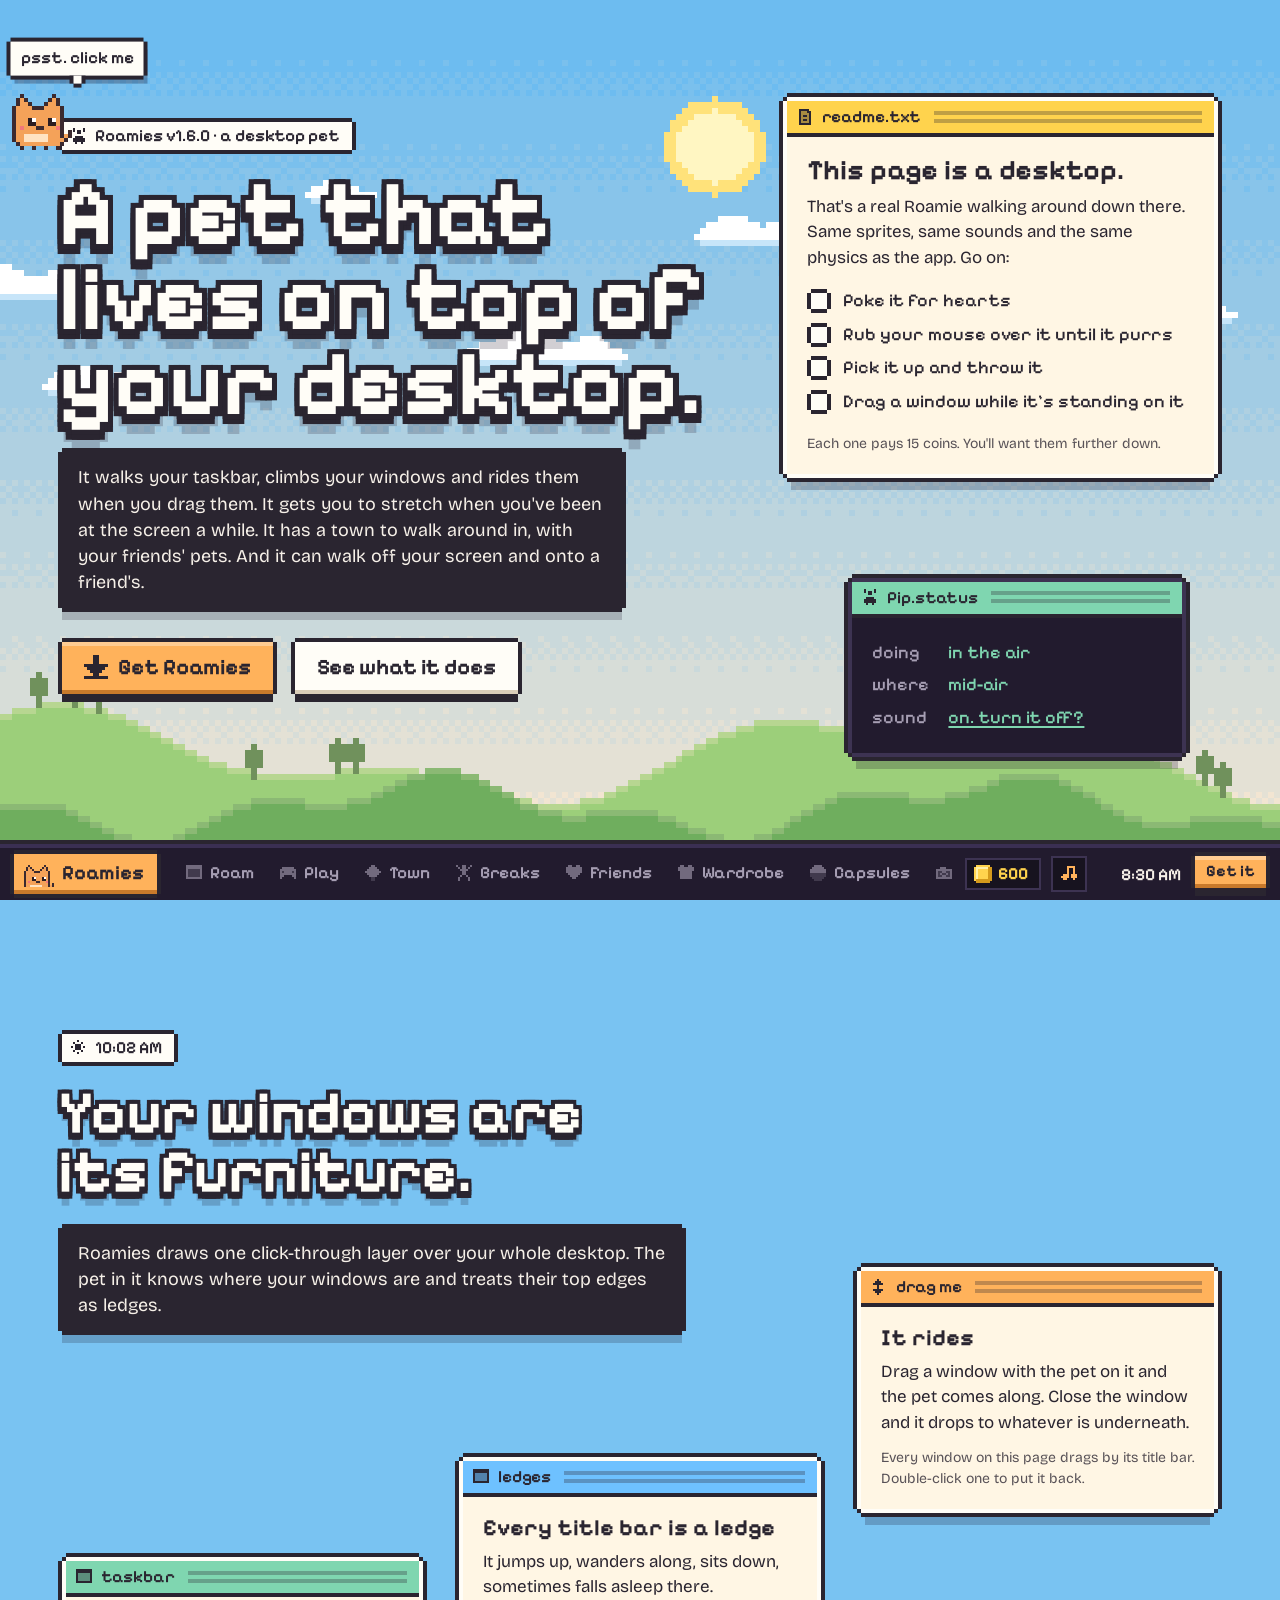
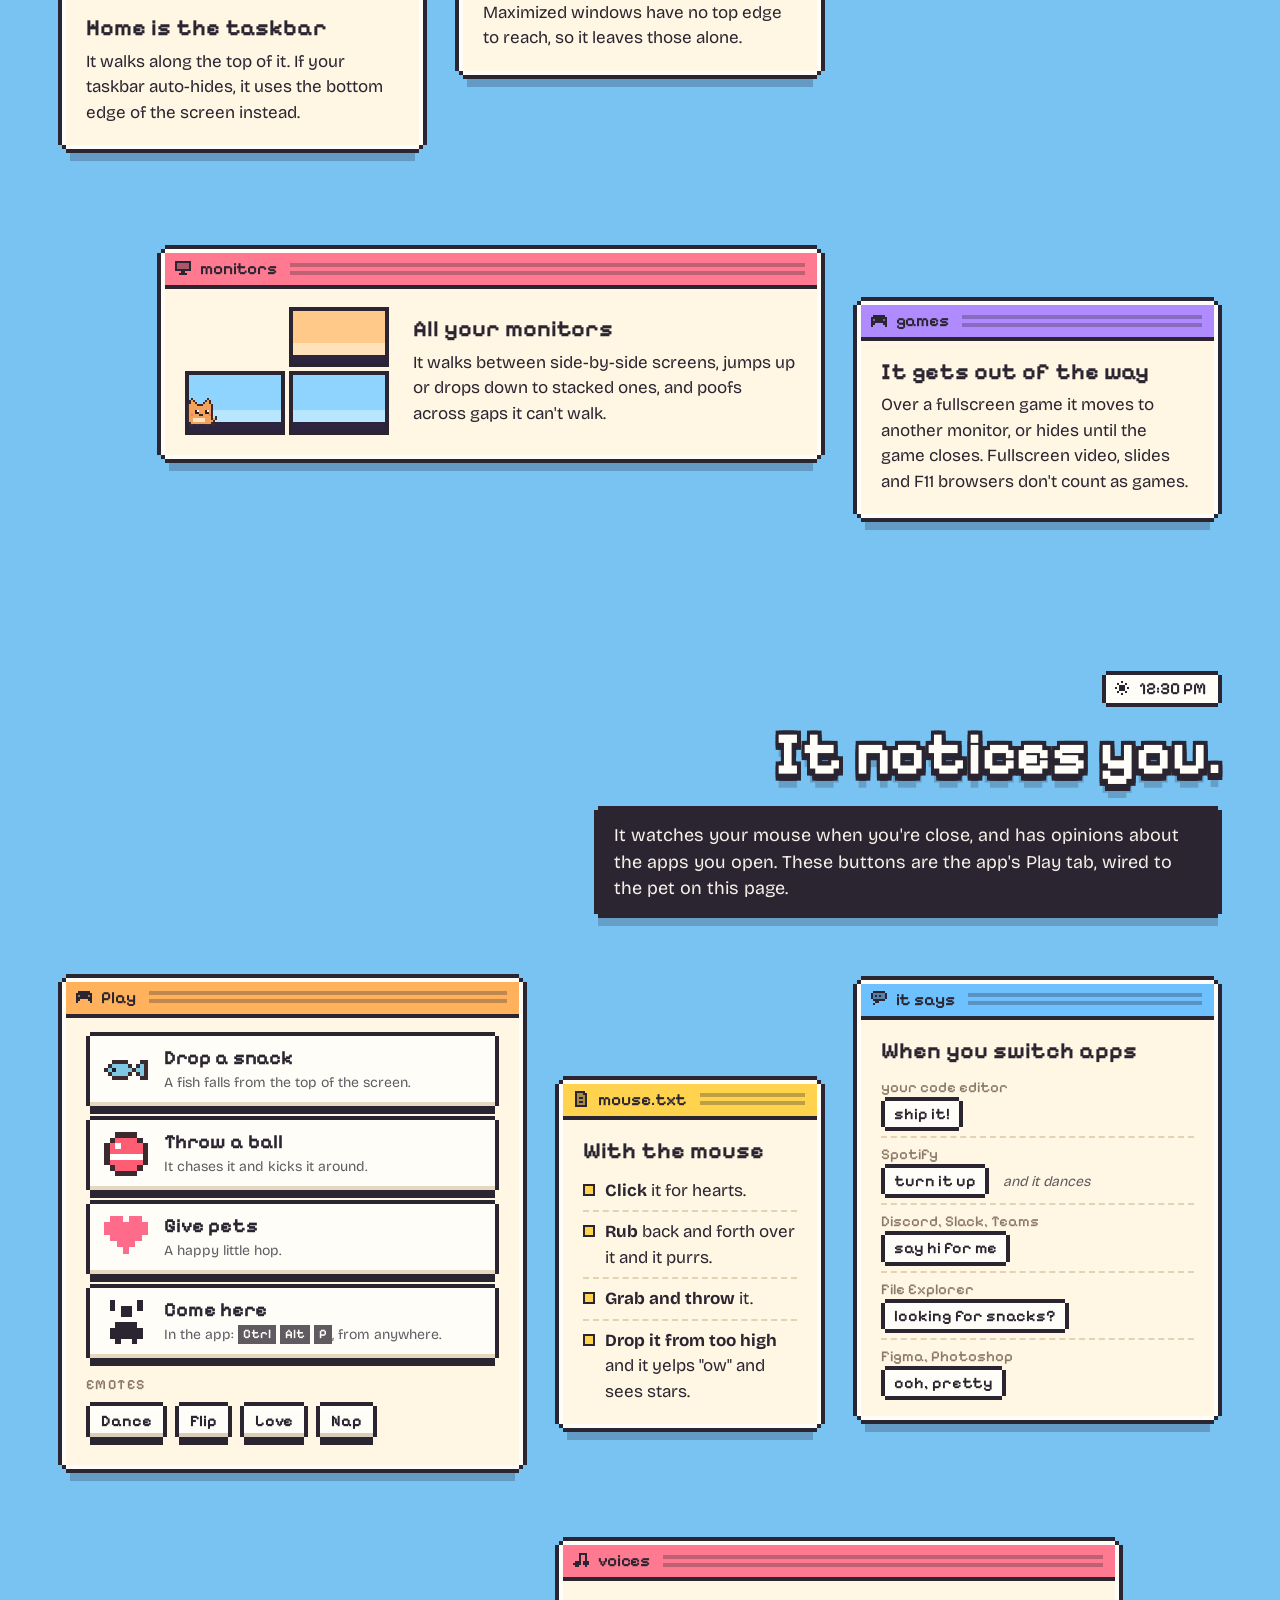
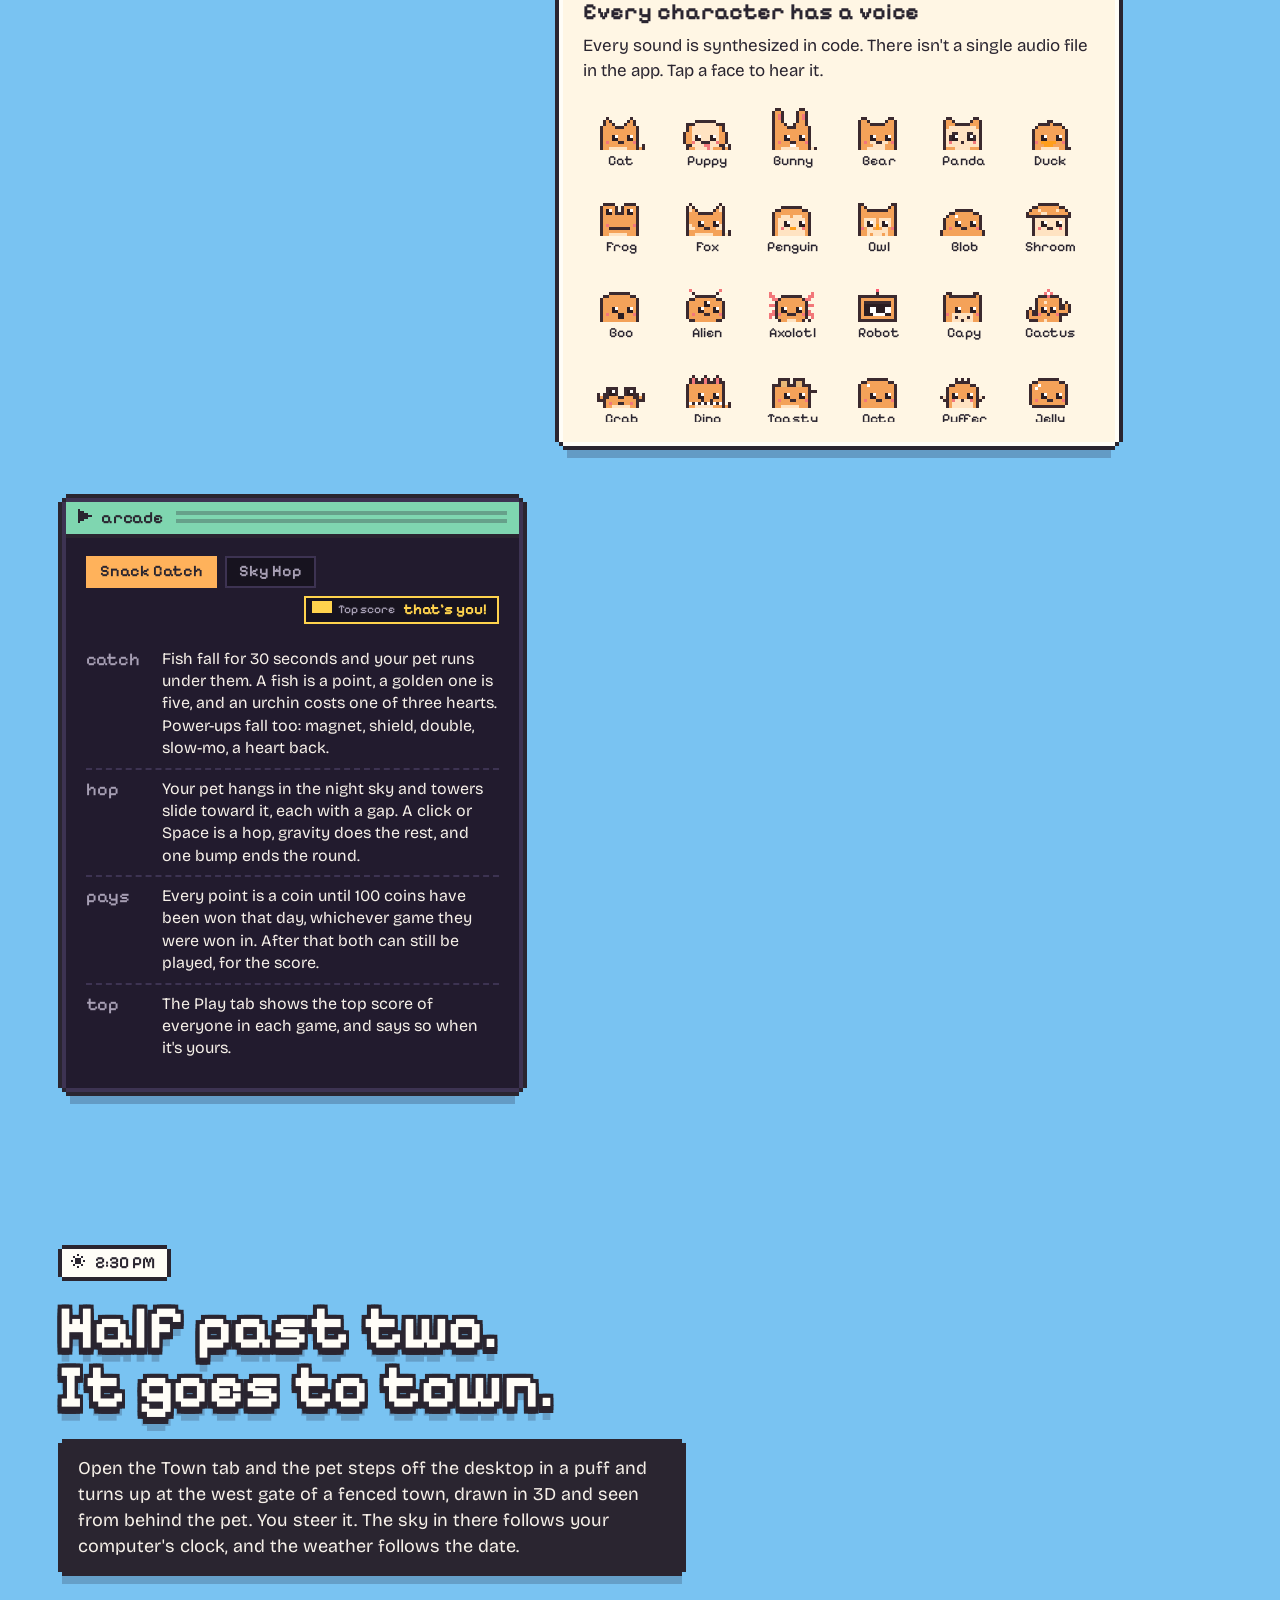
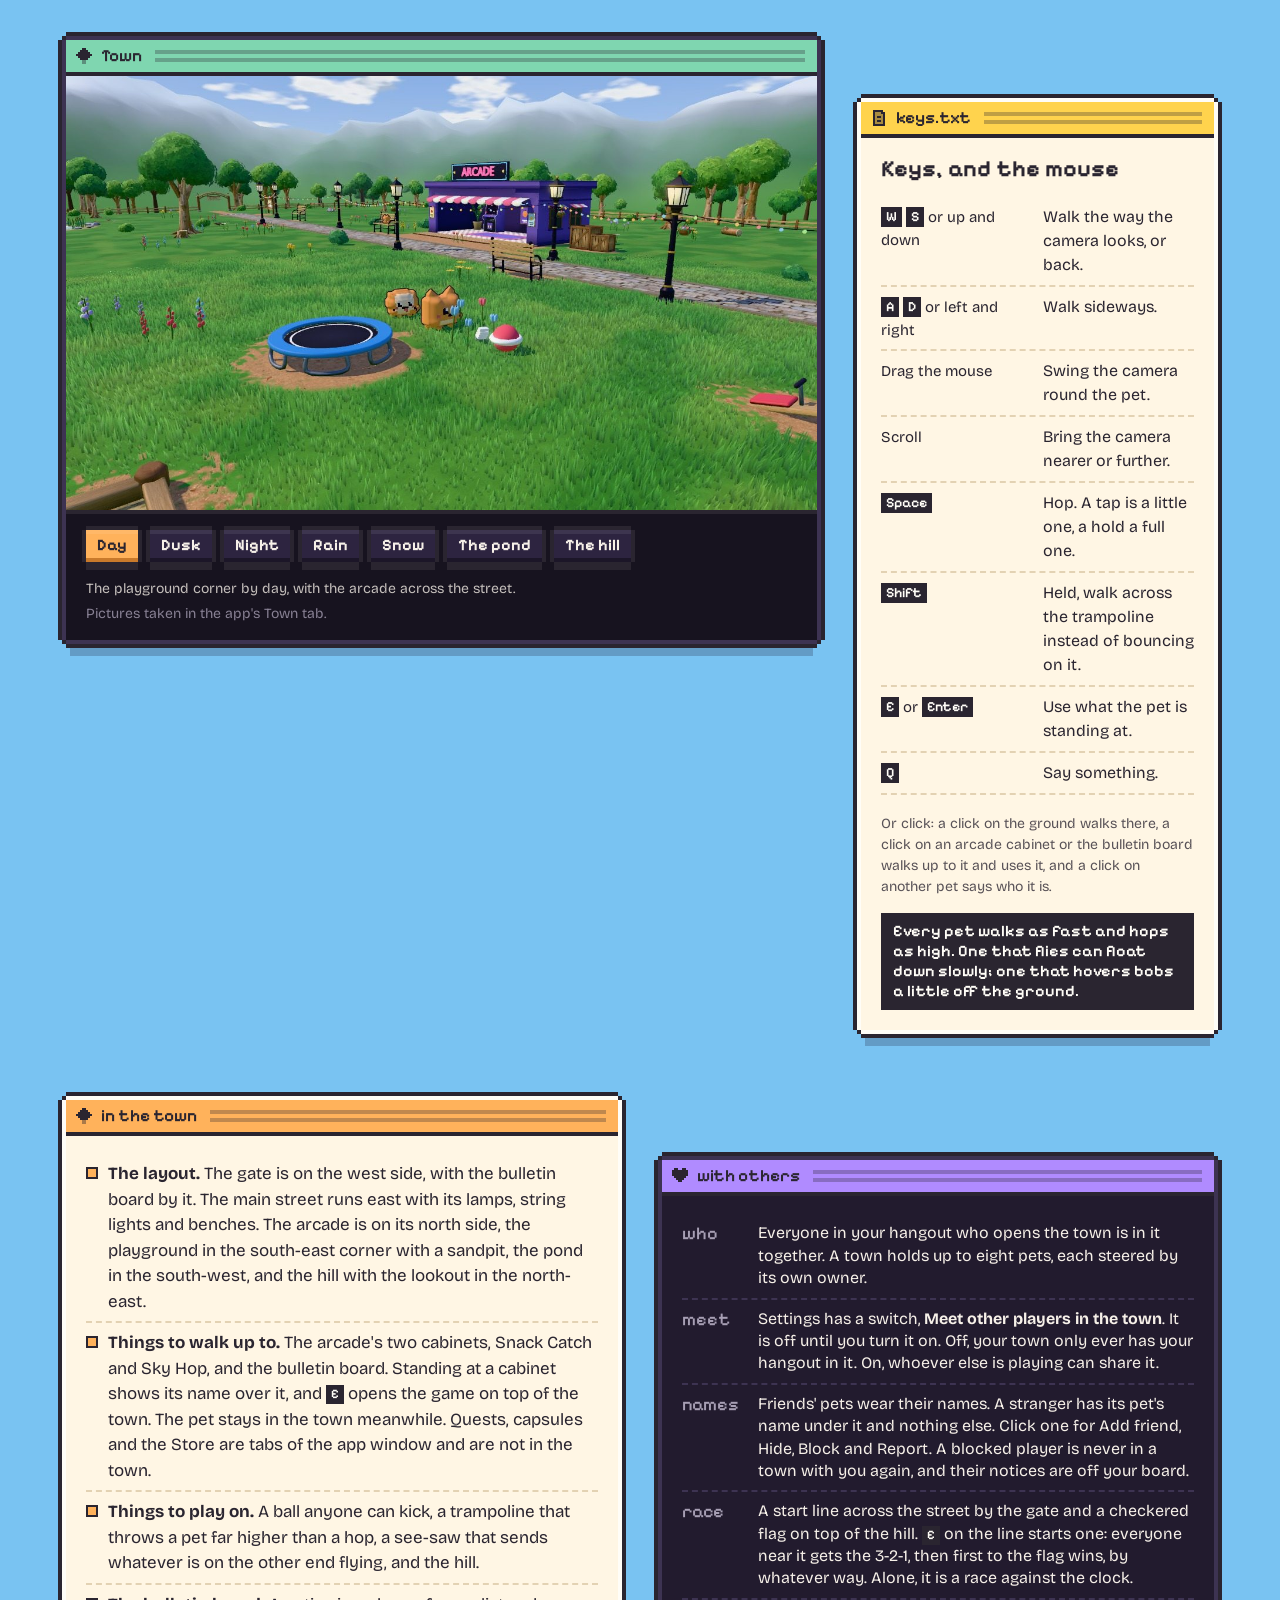
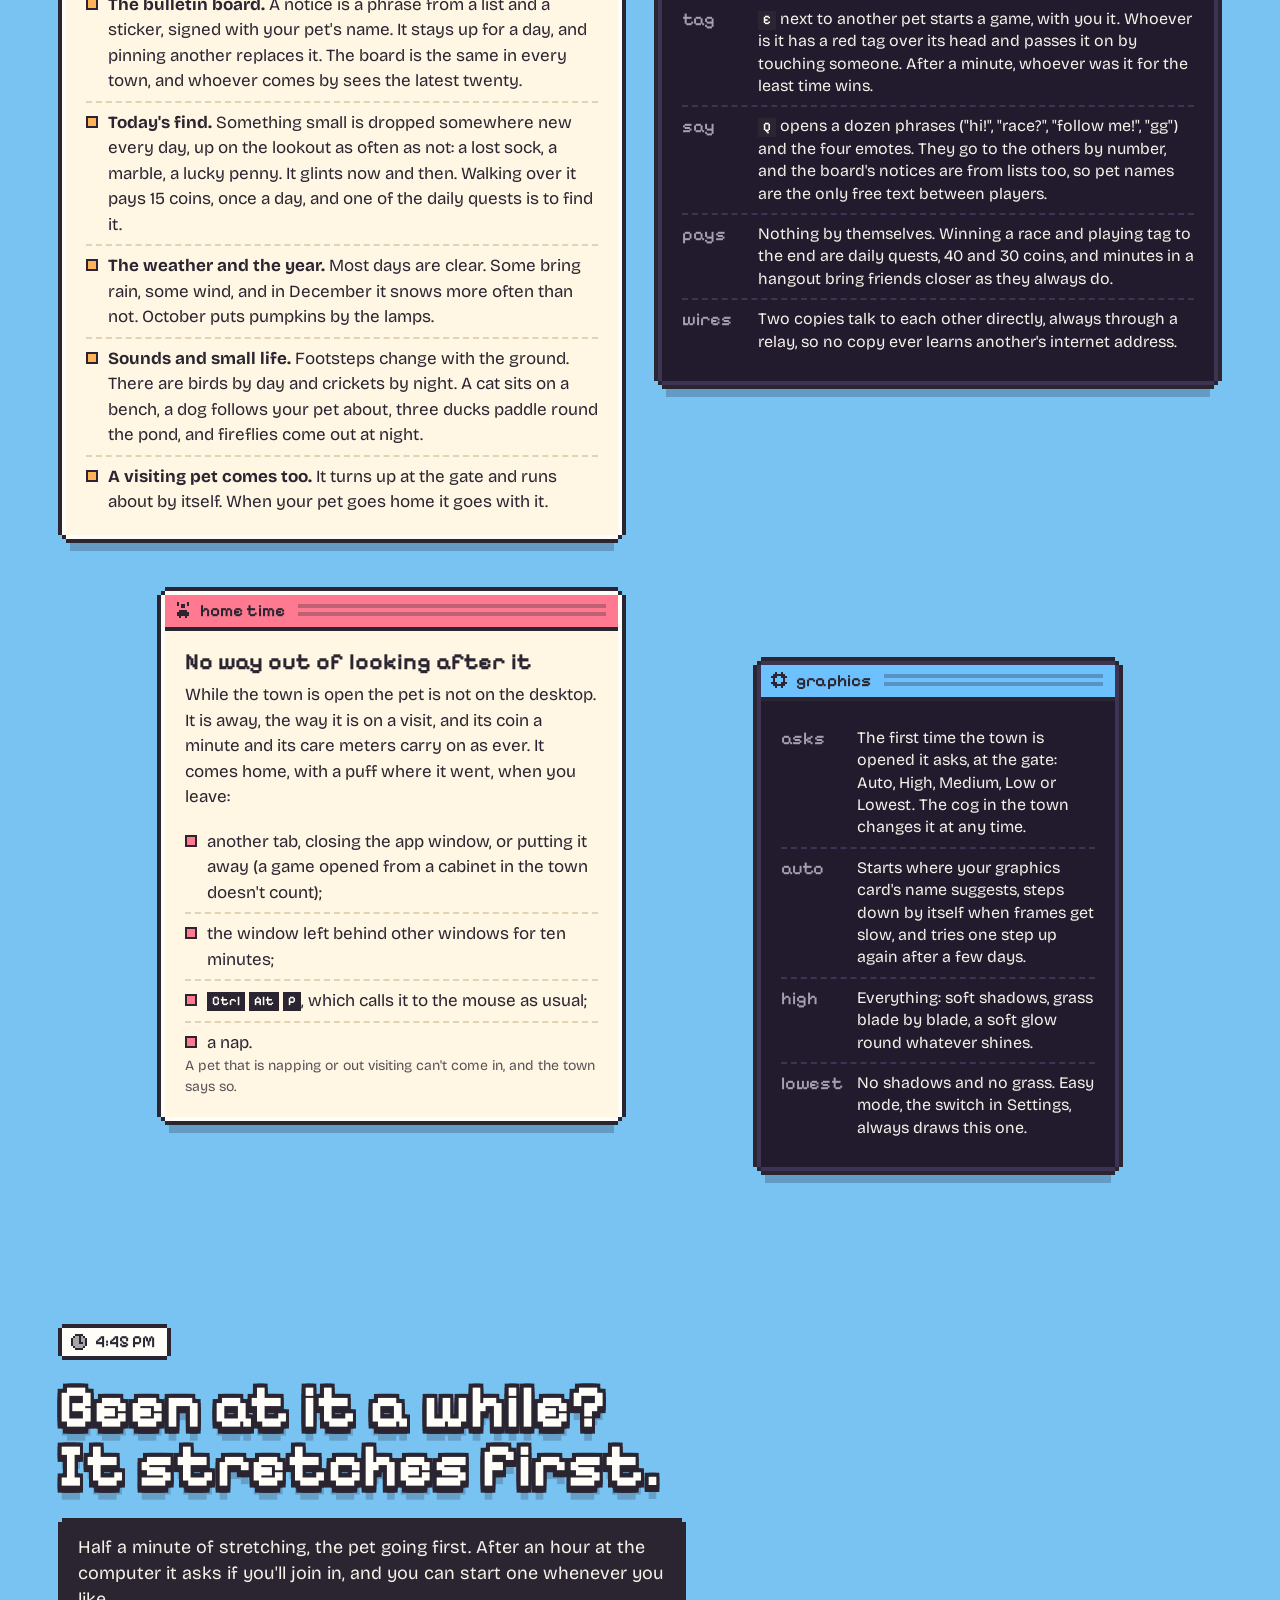
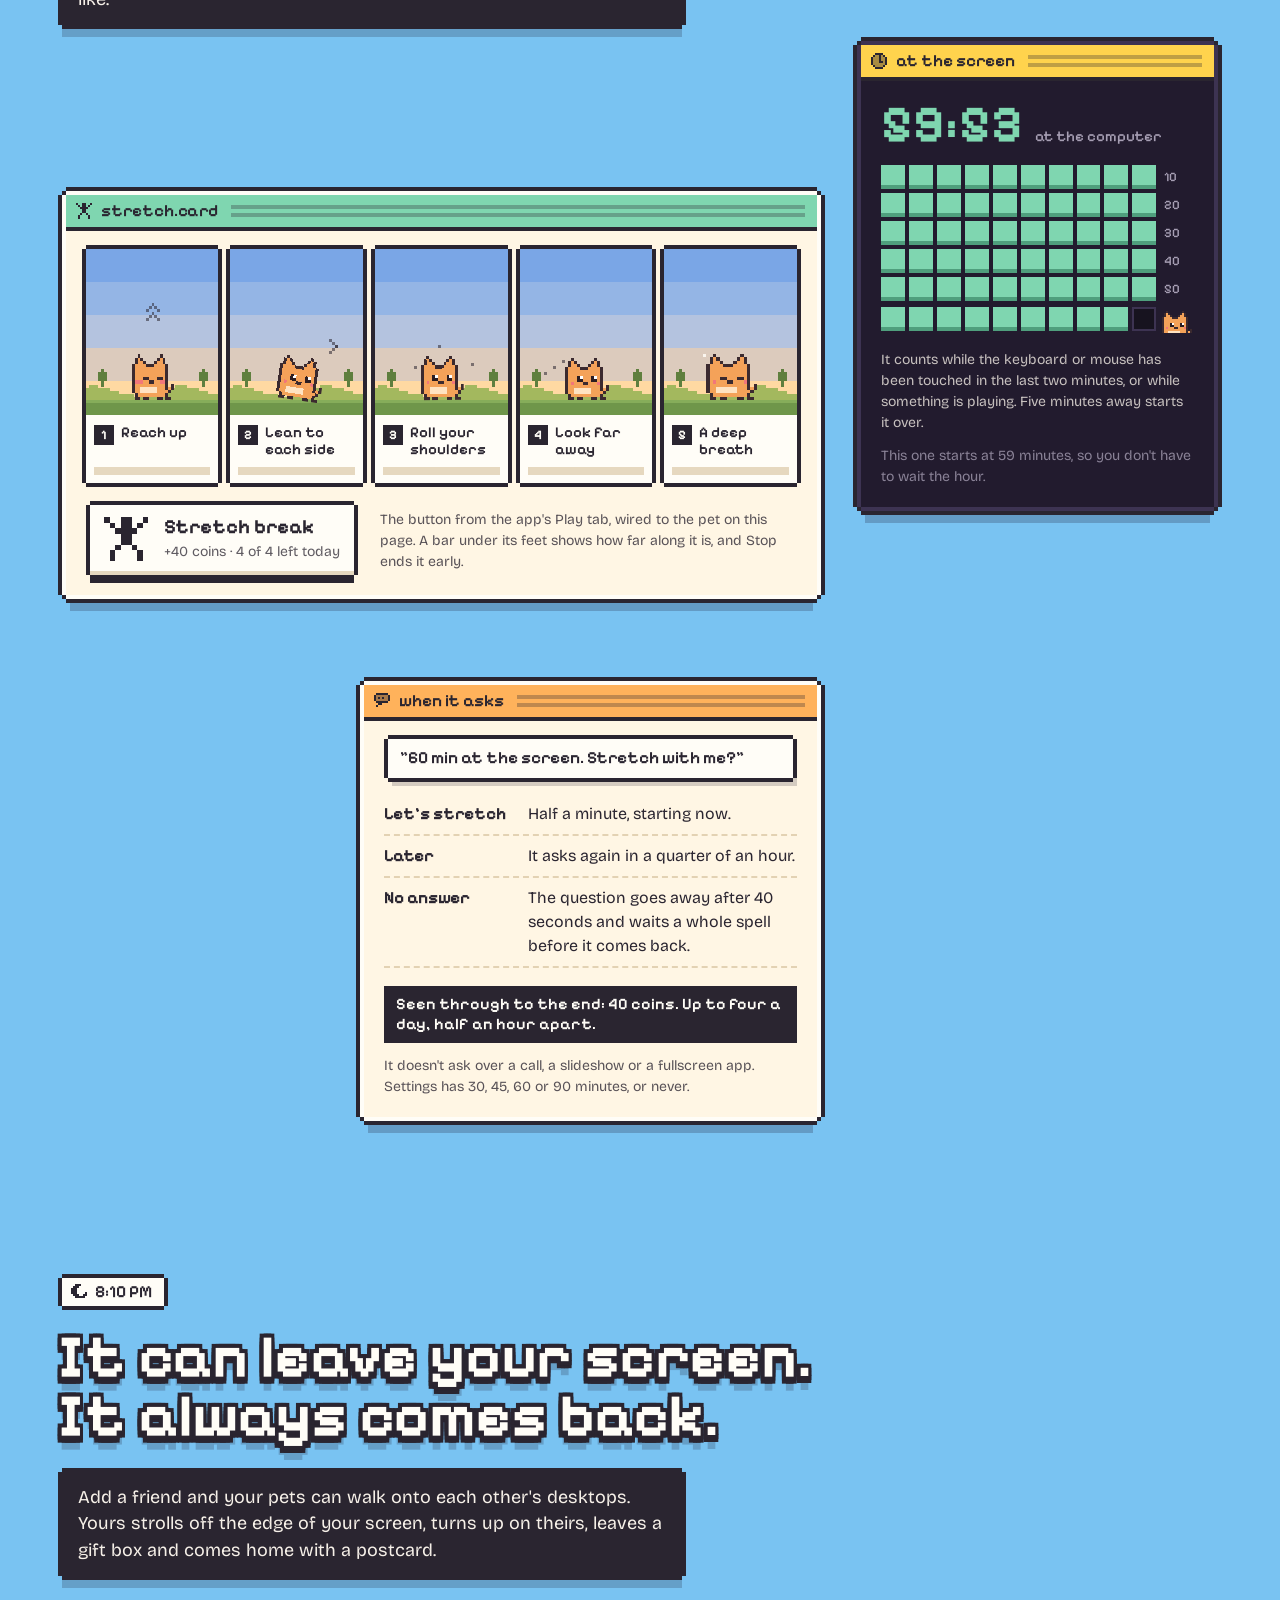
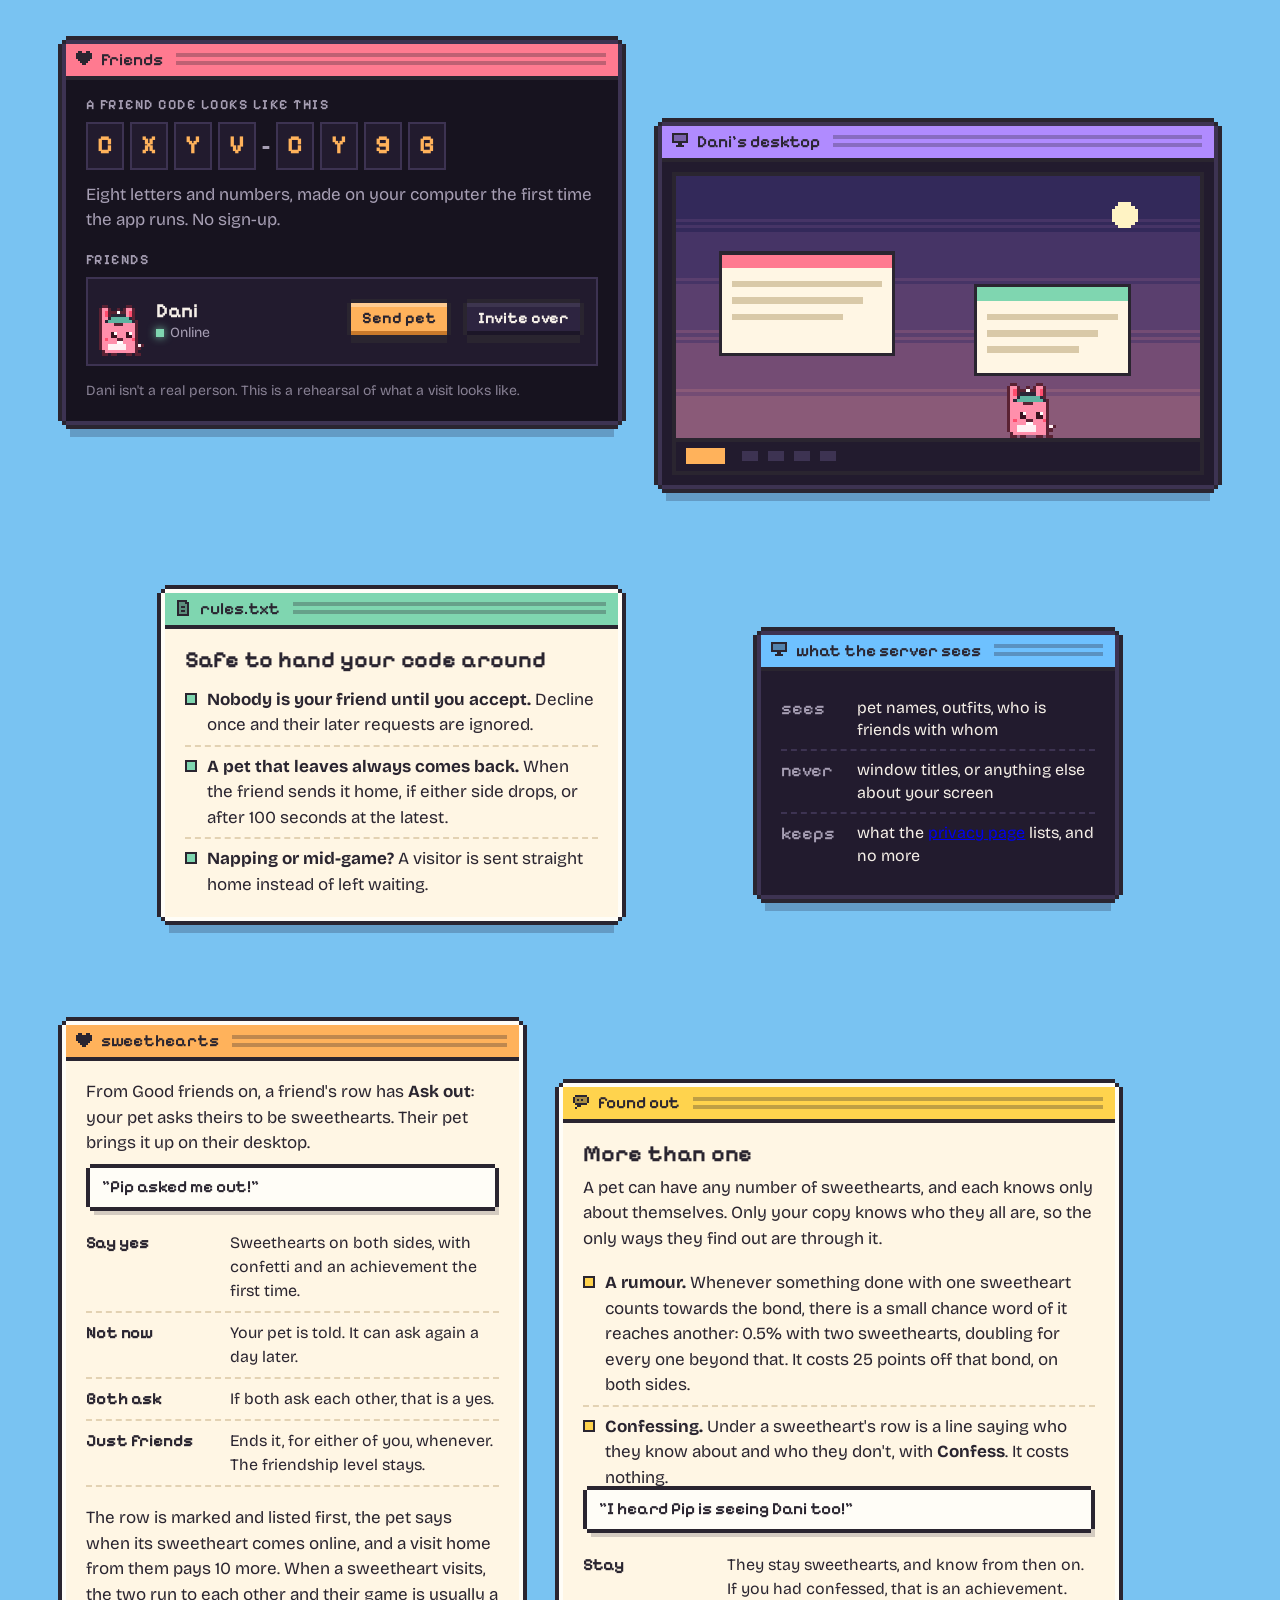
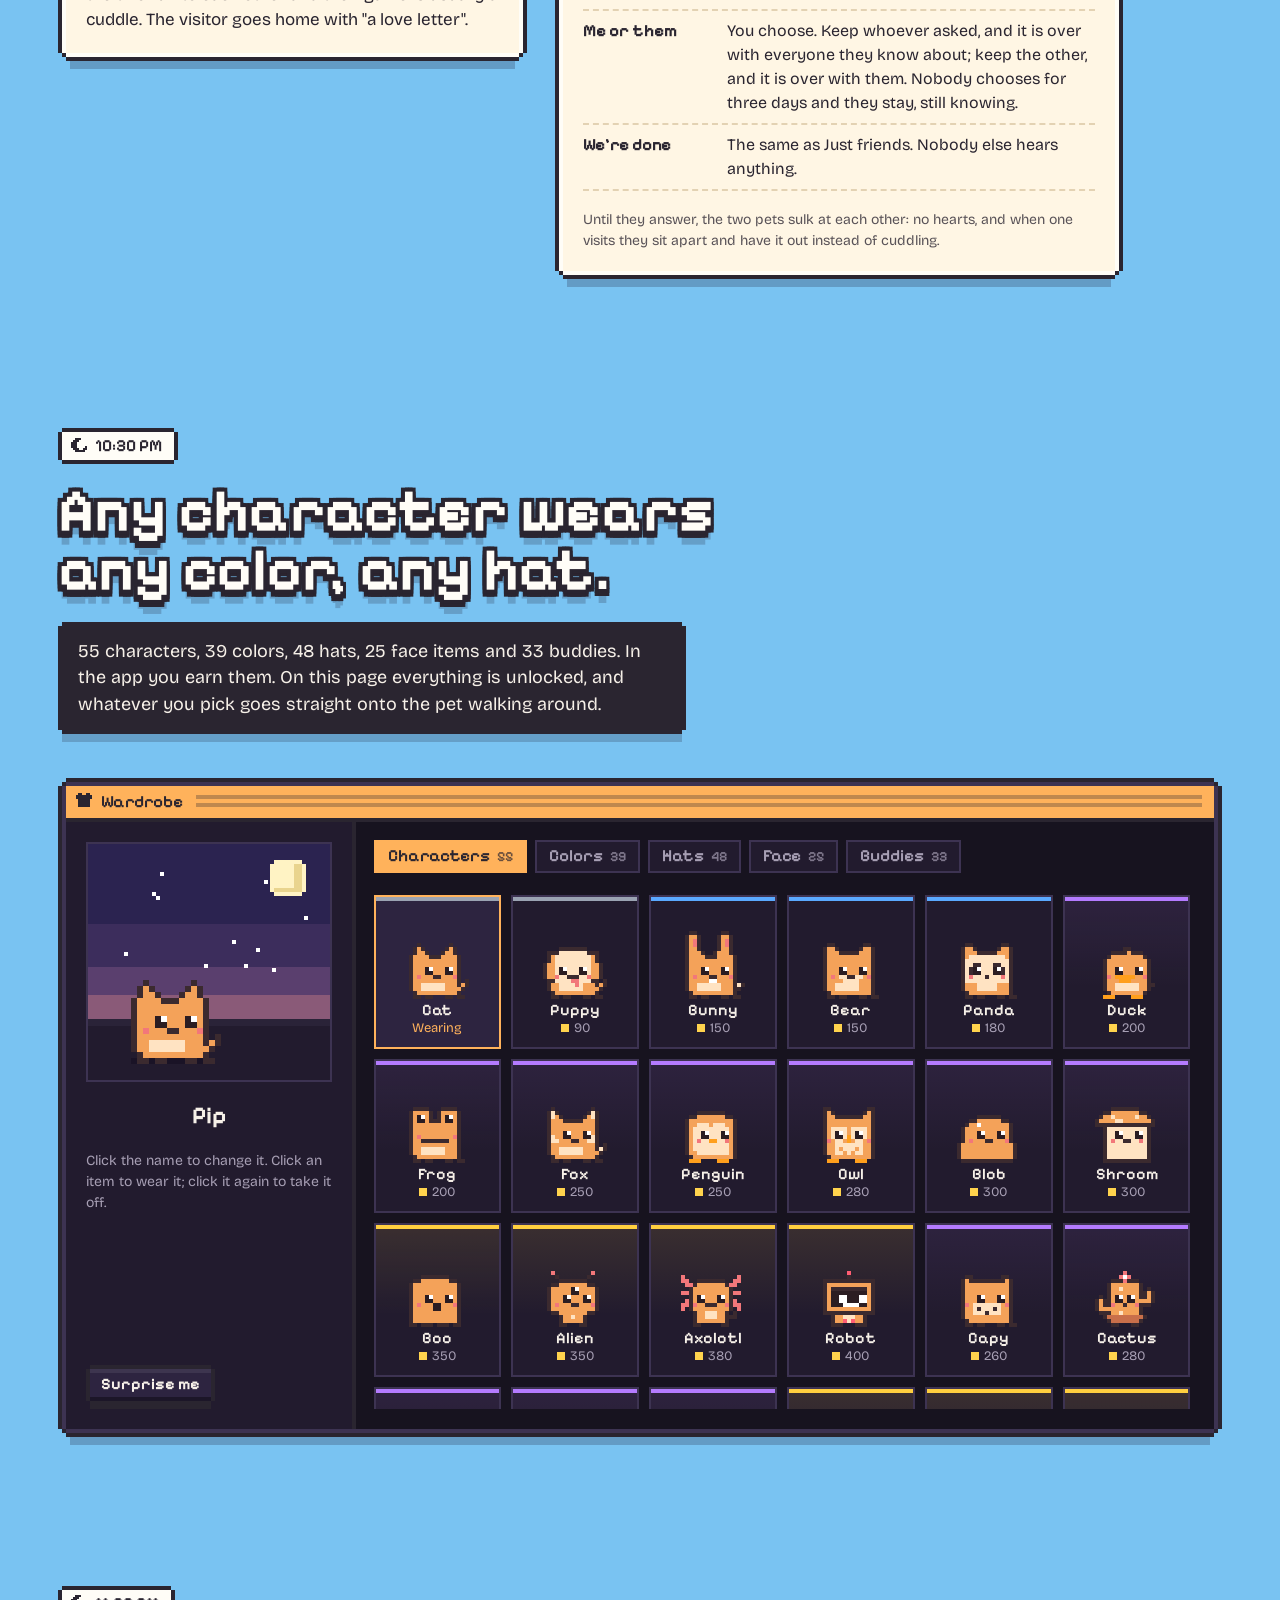
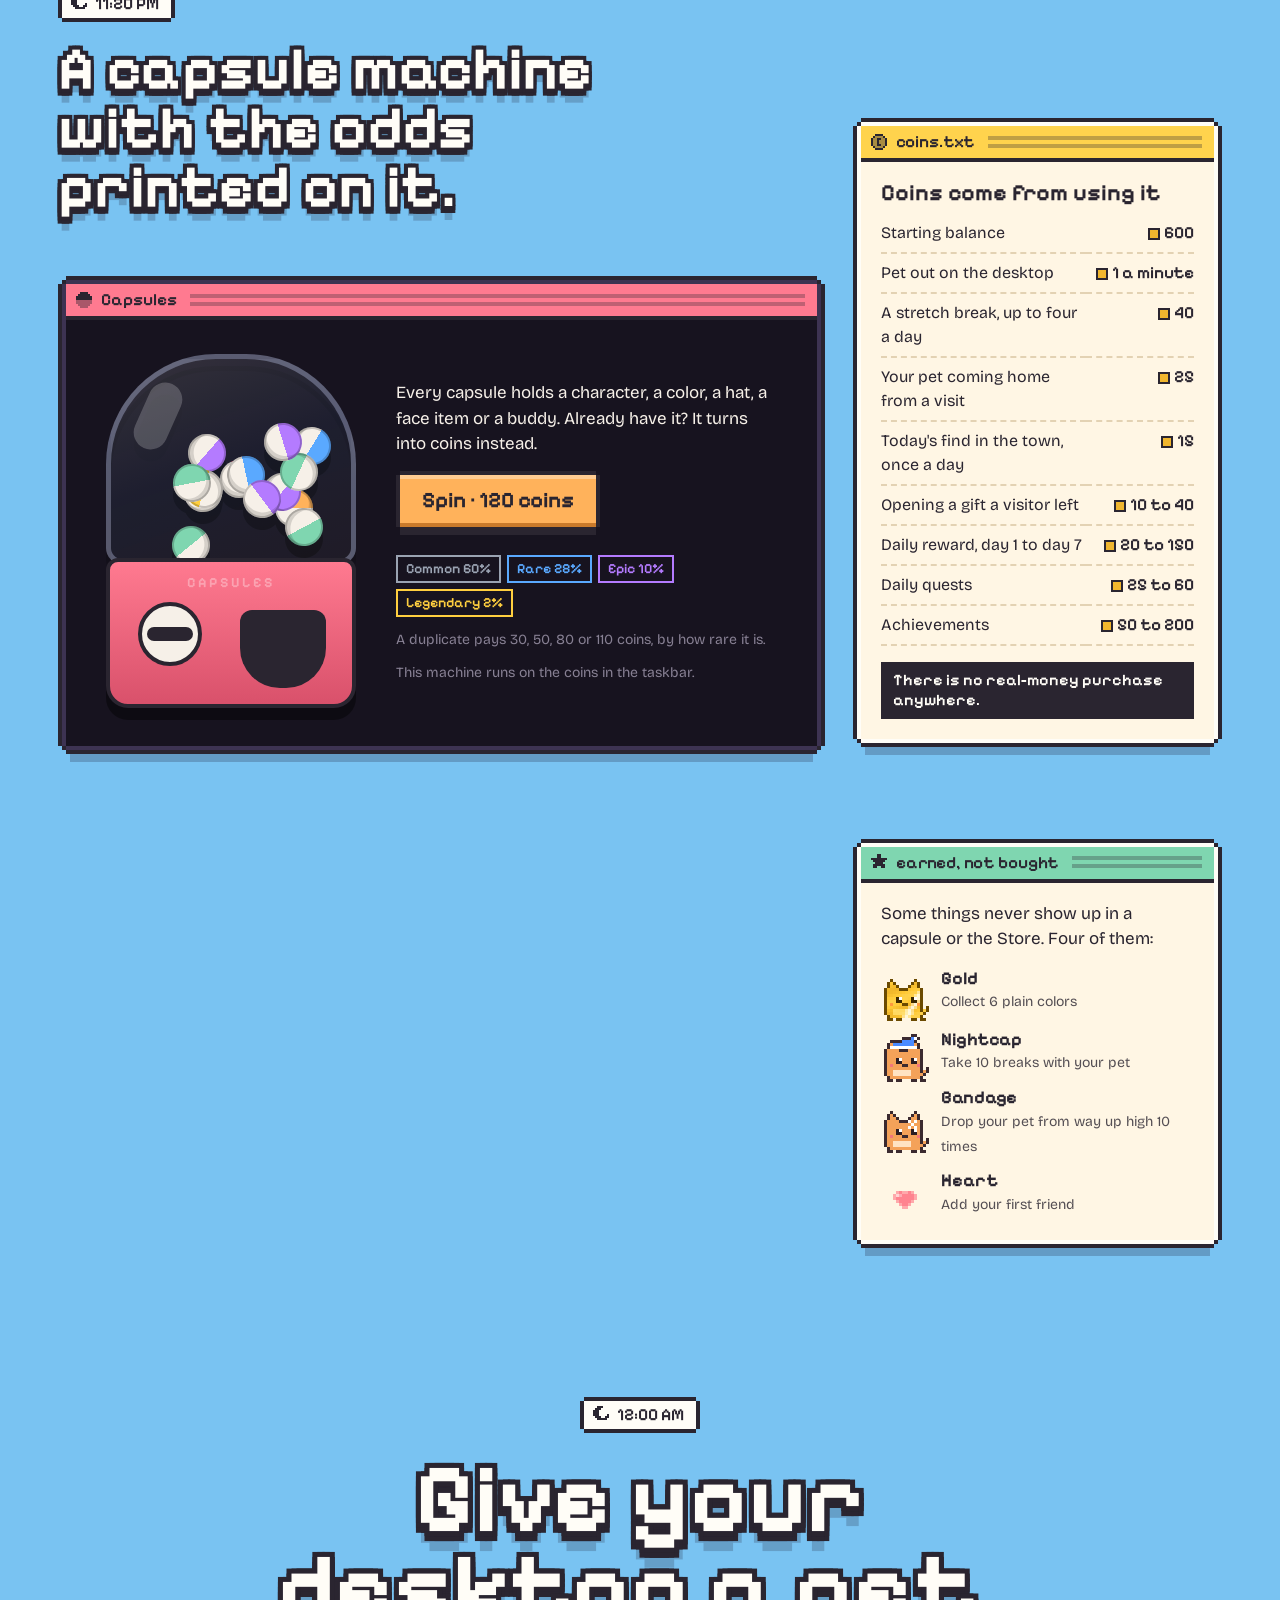
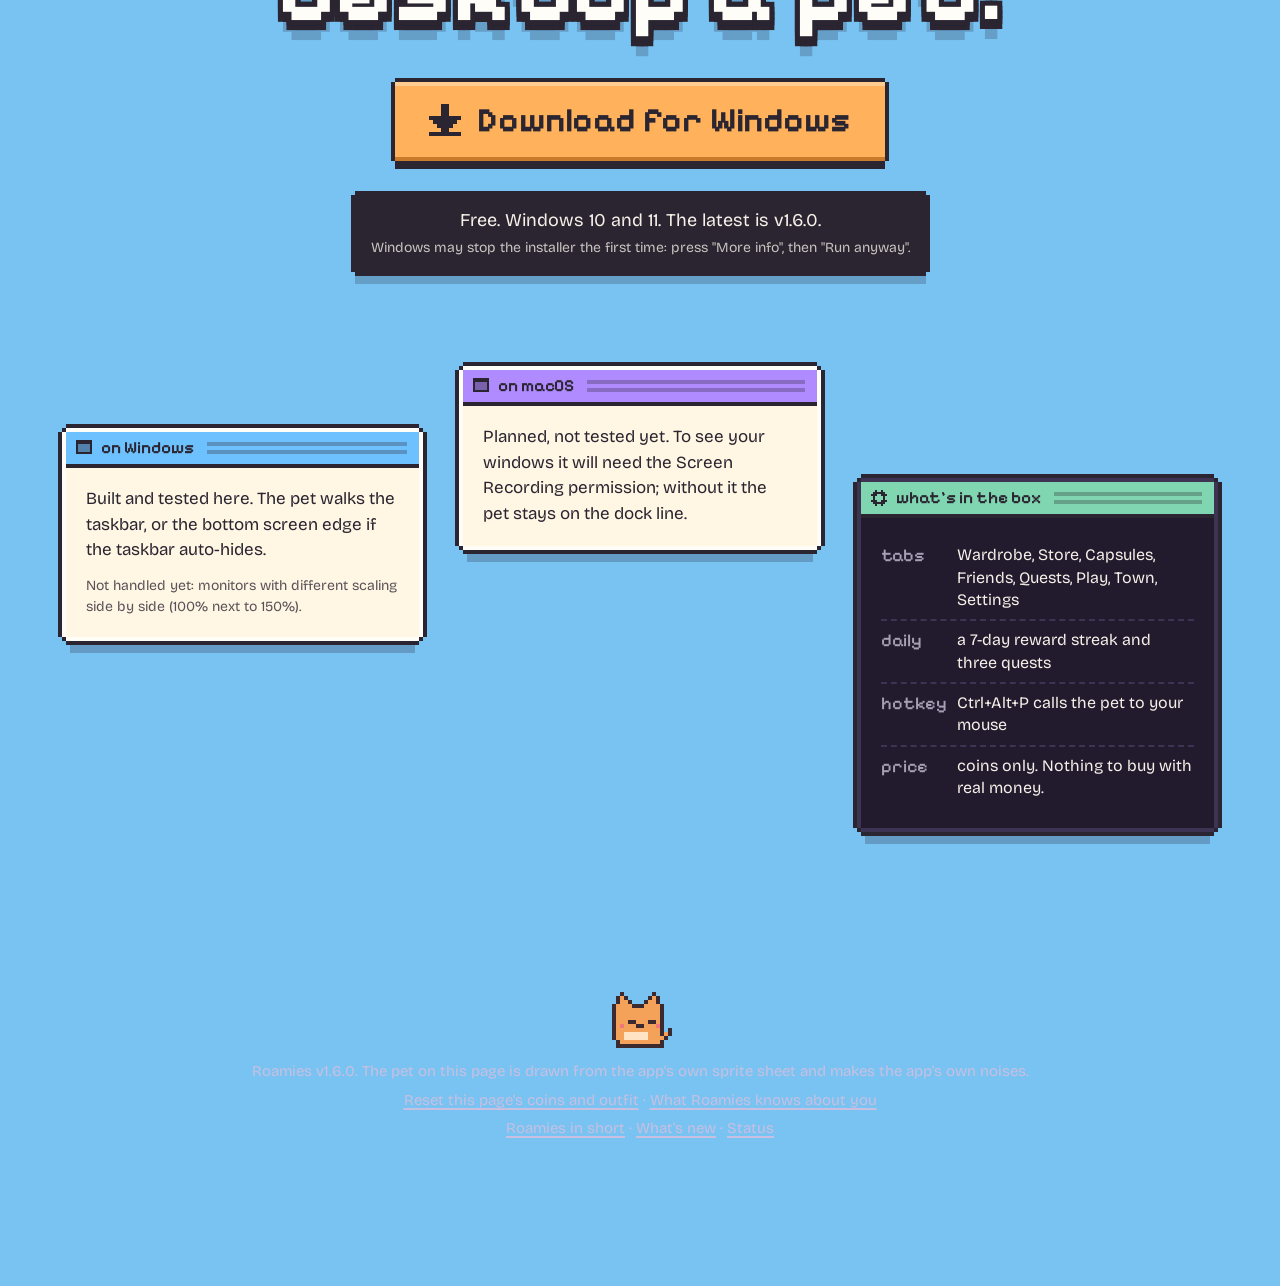
==== commit 4cfd773c: "The side pages (info, what's new, status, 404) brought into the 1.7.0 branch: the taskbar keeps both" ====
--- a/index.html
+++ b/index.html
@@ -615,6 +615,7 @@
     <a href="#friends" data-snd="tab"><canvas class="ico" data-ico="heart"></canvas><span>Friends</span></a>
     <a href="#wardrobe" data-snd="tab"><canvas class="ico" data-ico="shirt"></canvas><span>Wardrobe</span></a>
     <a href="#capsules" data-snd="tab"><canvas class="ico" data-ico="capsule"></canvas><span>Capsules</span></a>
+    <a href="photos.html" data-snd="tab"><canvas class="ico" data-ico="photo"></canvas><span>Wall</span></a>
     <a class="tb-out" href="info.html" data-snd="tab" title="Roamies in short, what's new, and status"><canvas class="ico" data-ico="info"></canvas><span>Info</span></a>
   </div>
   <div class="tb-tray">
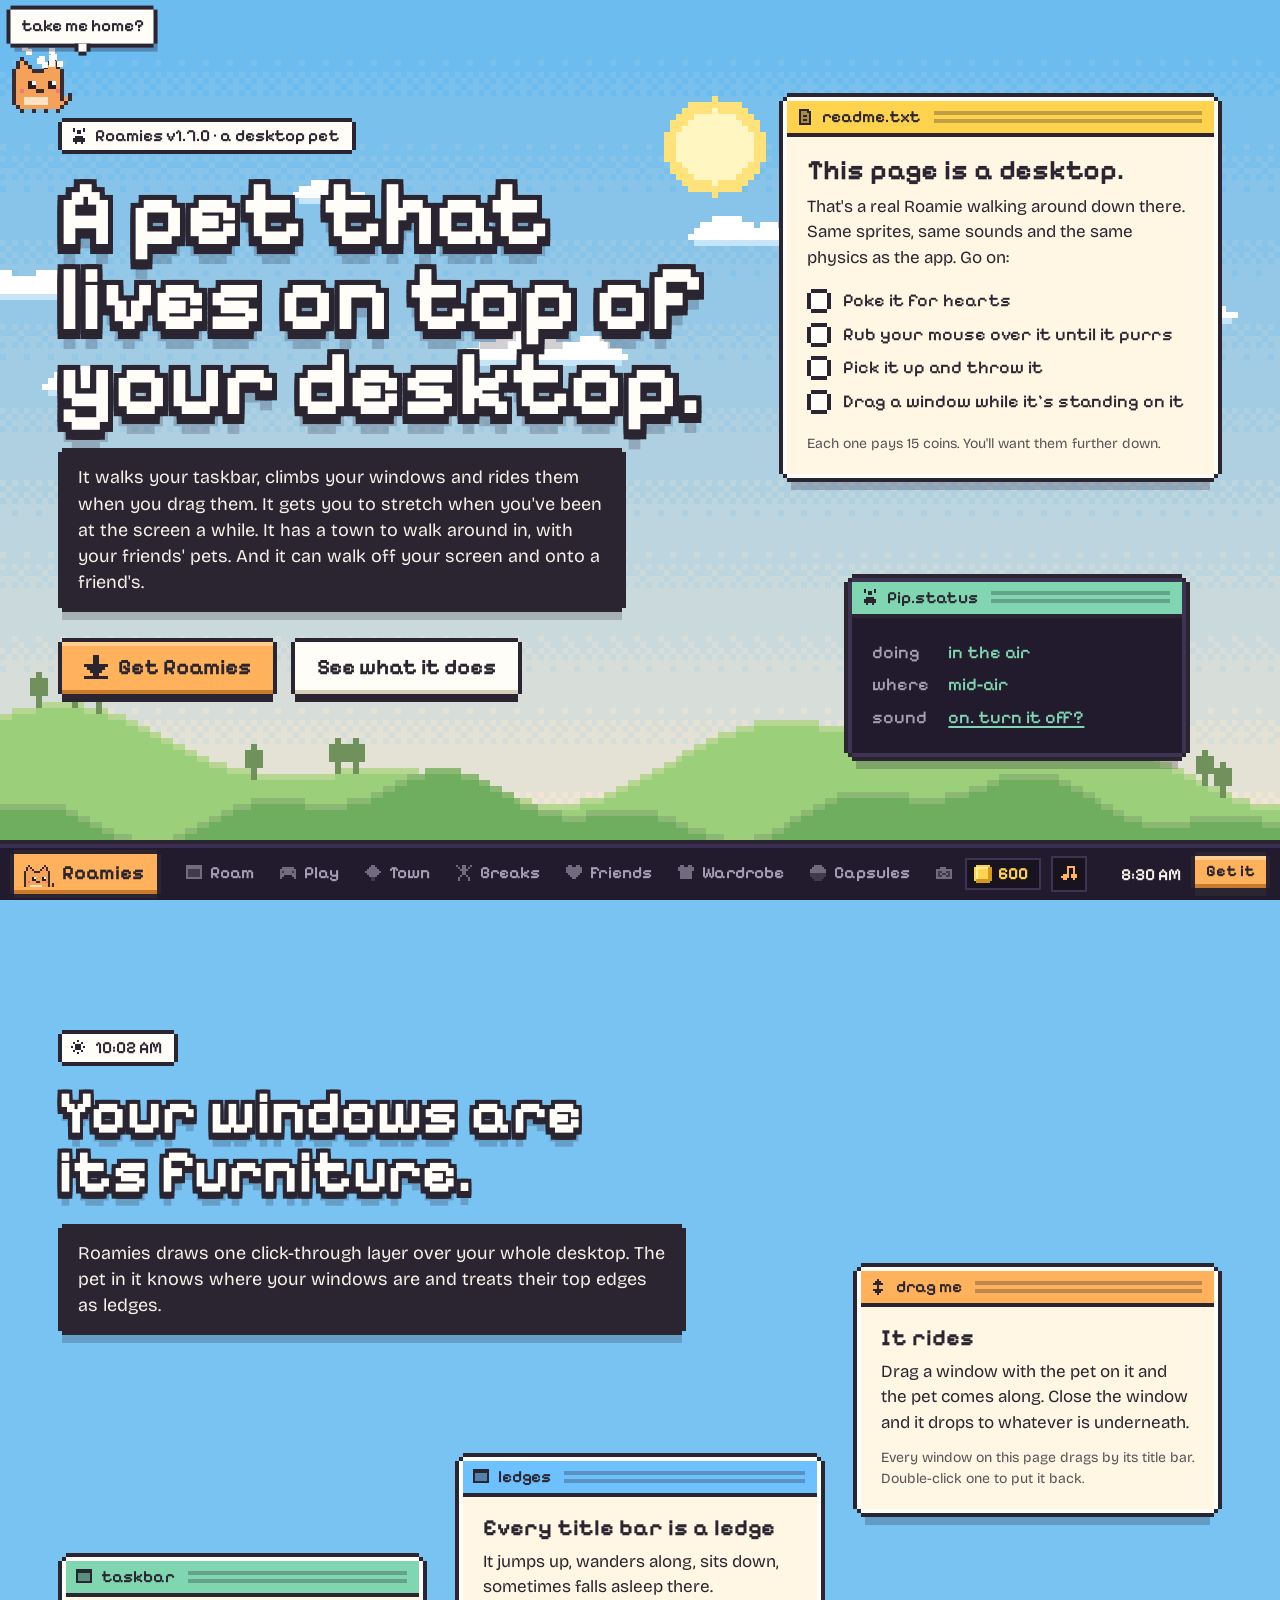
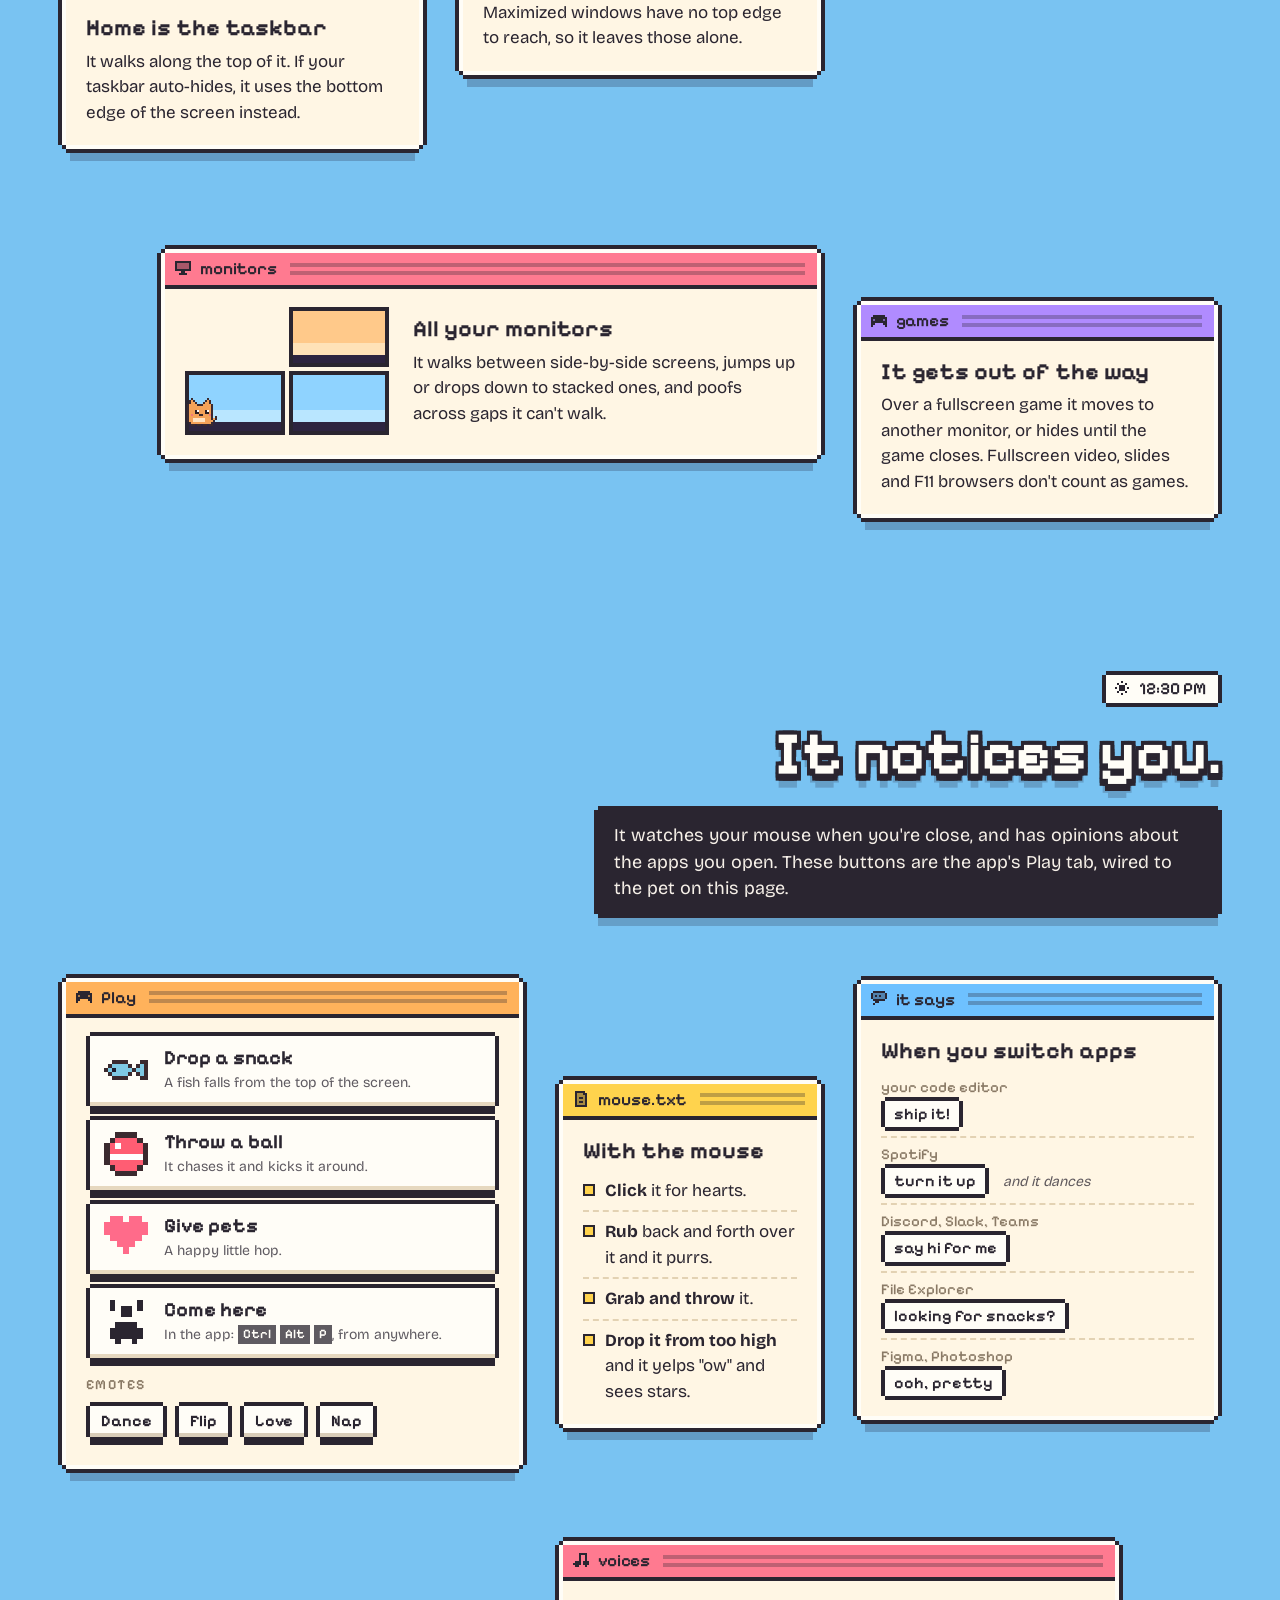
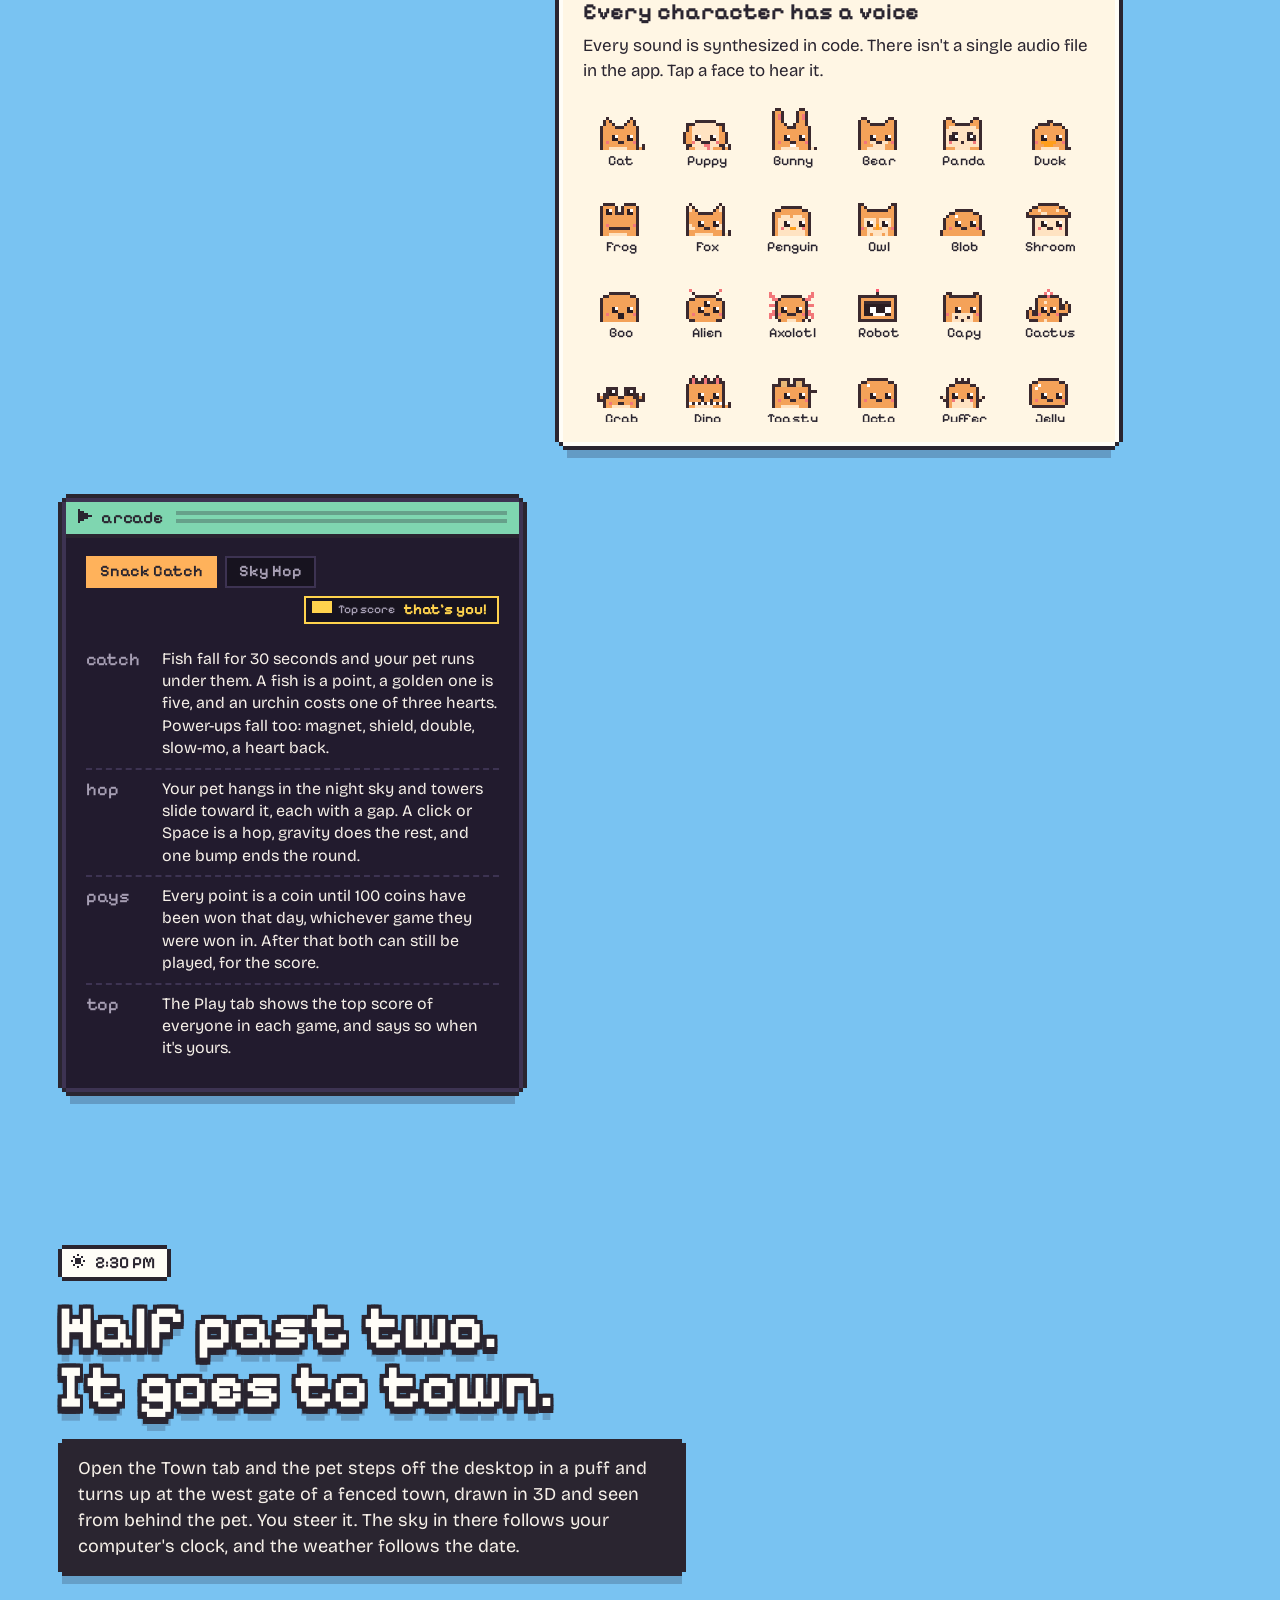
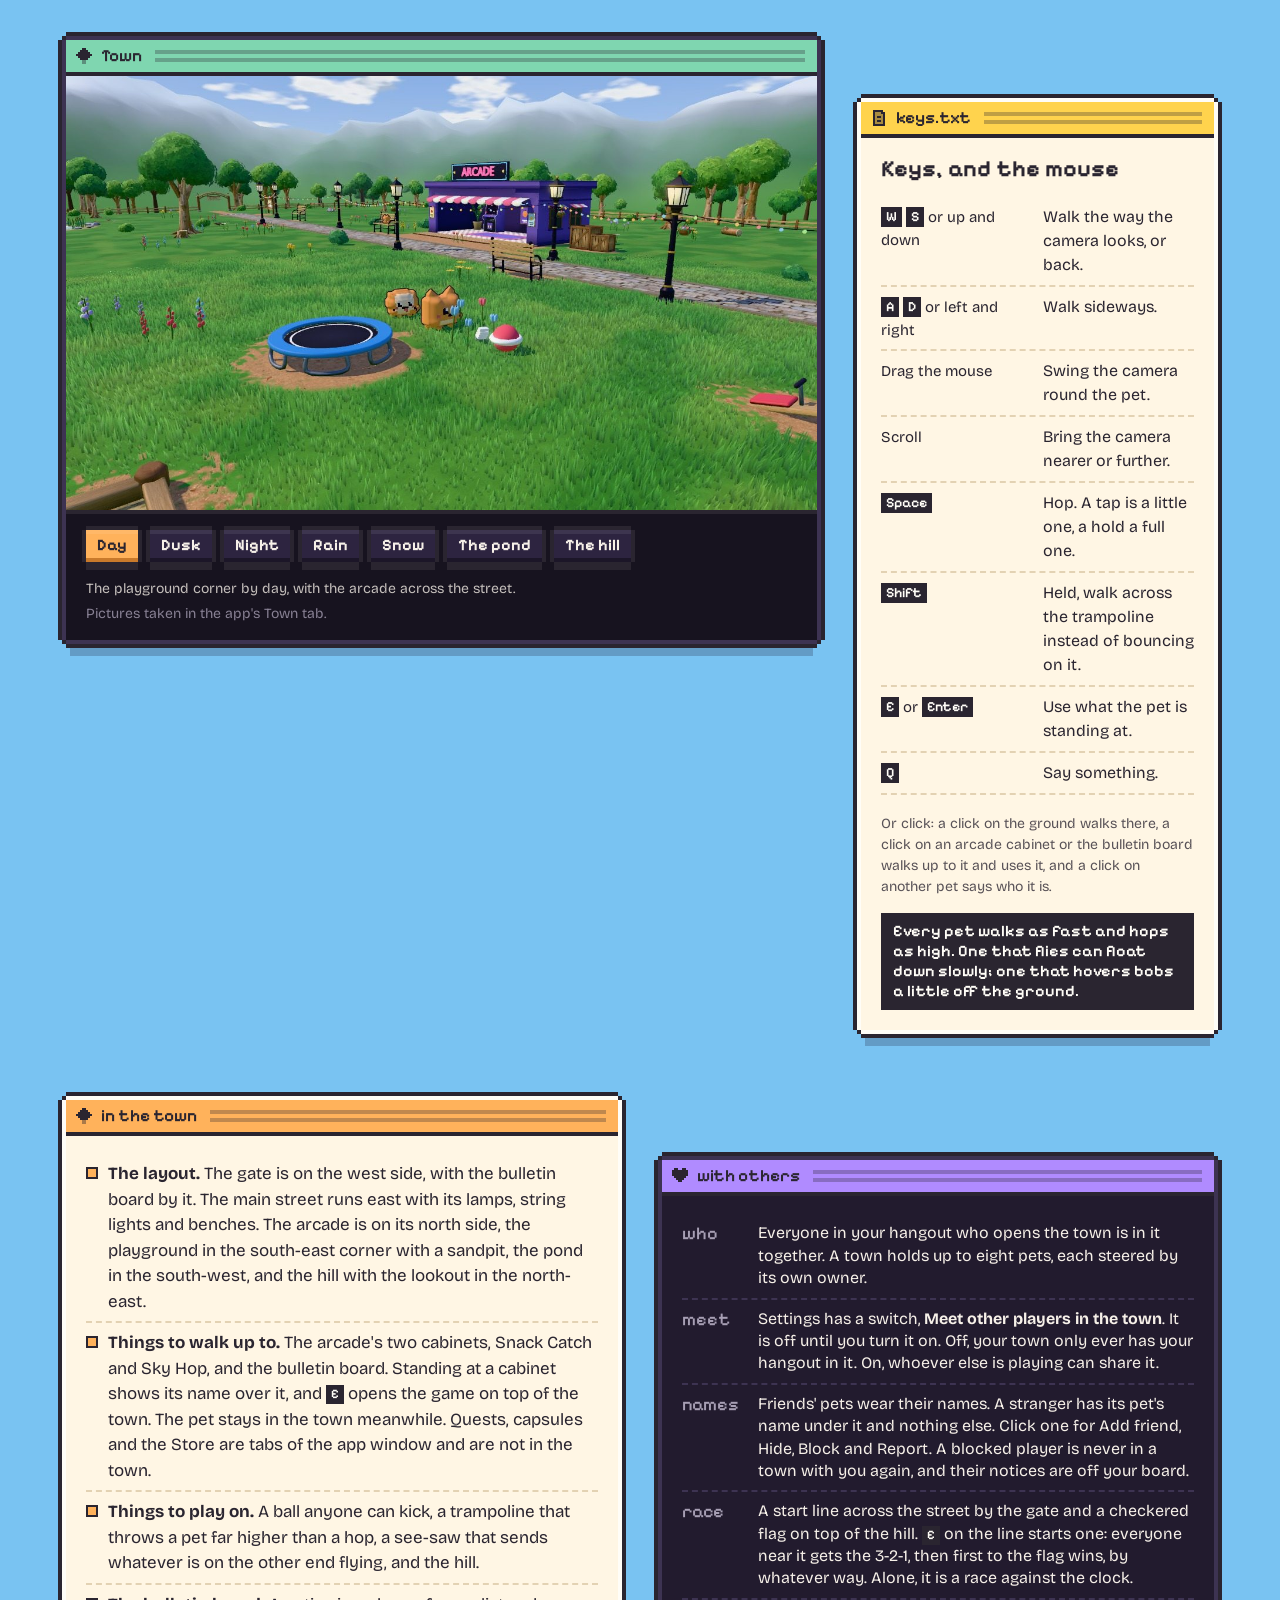
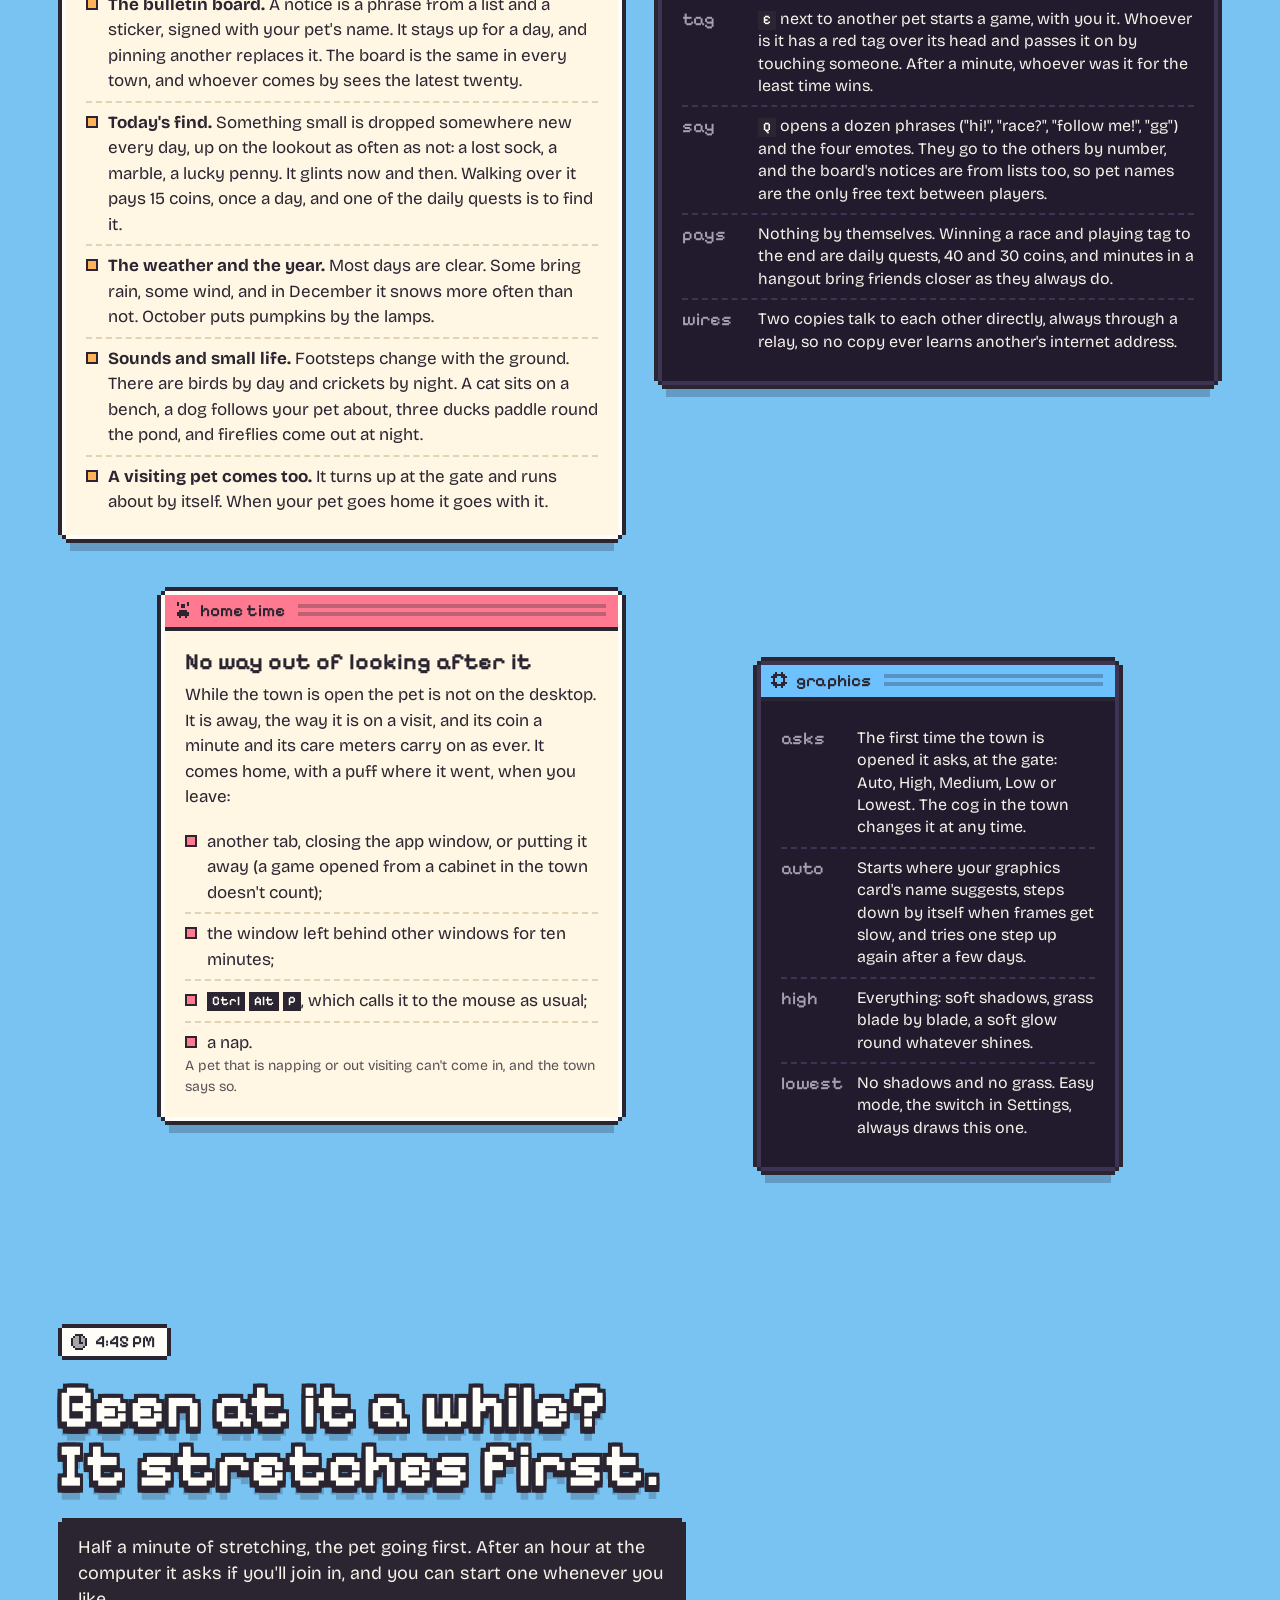
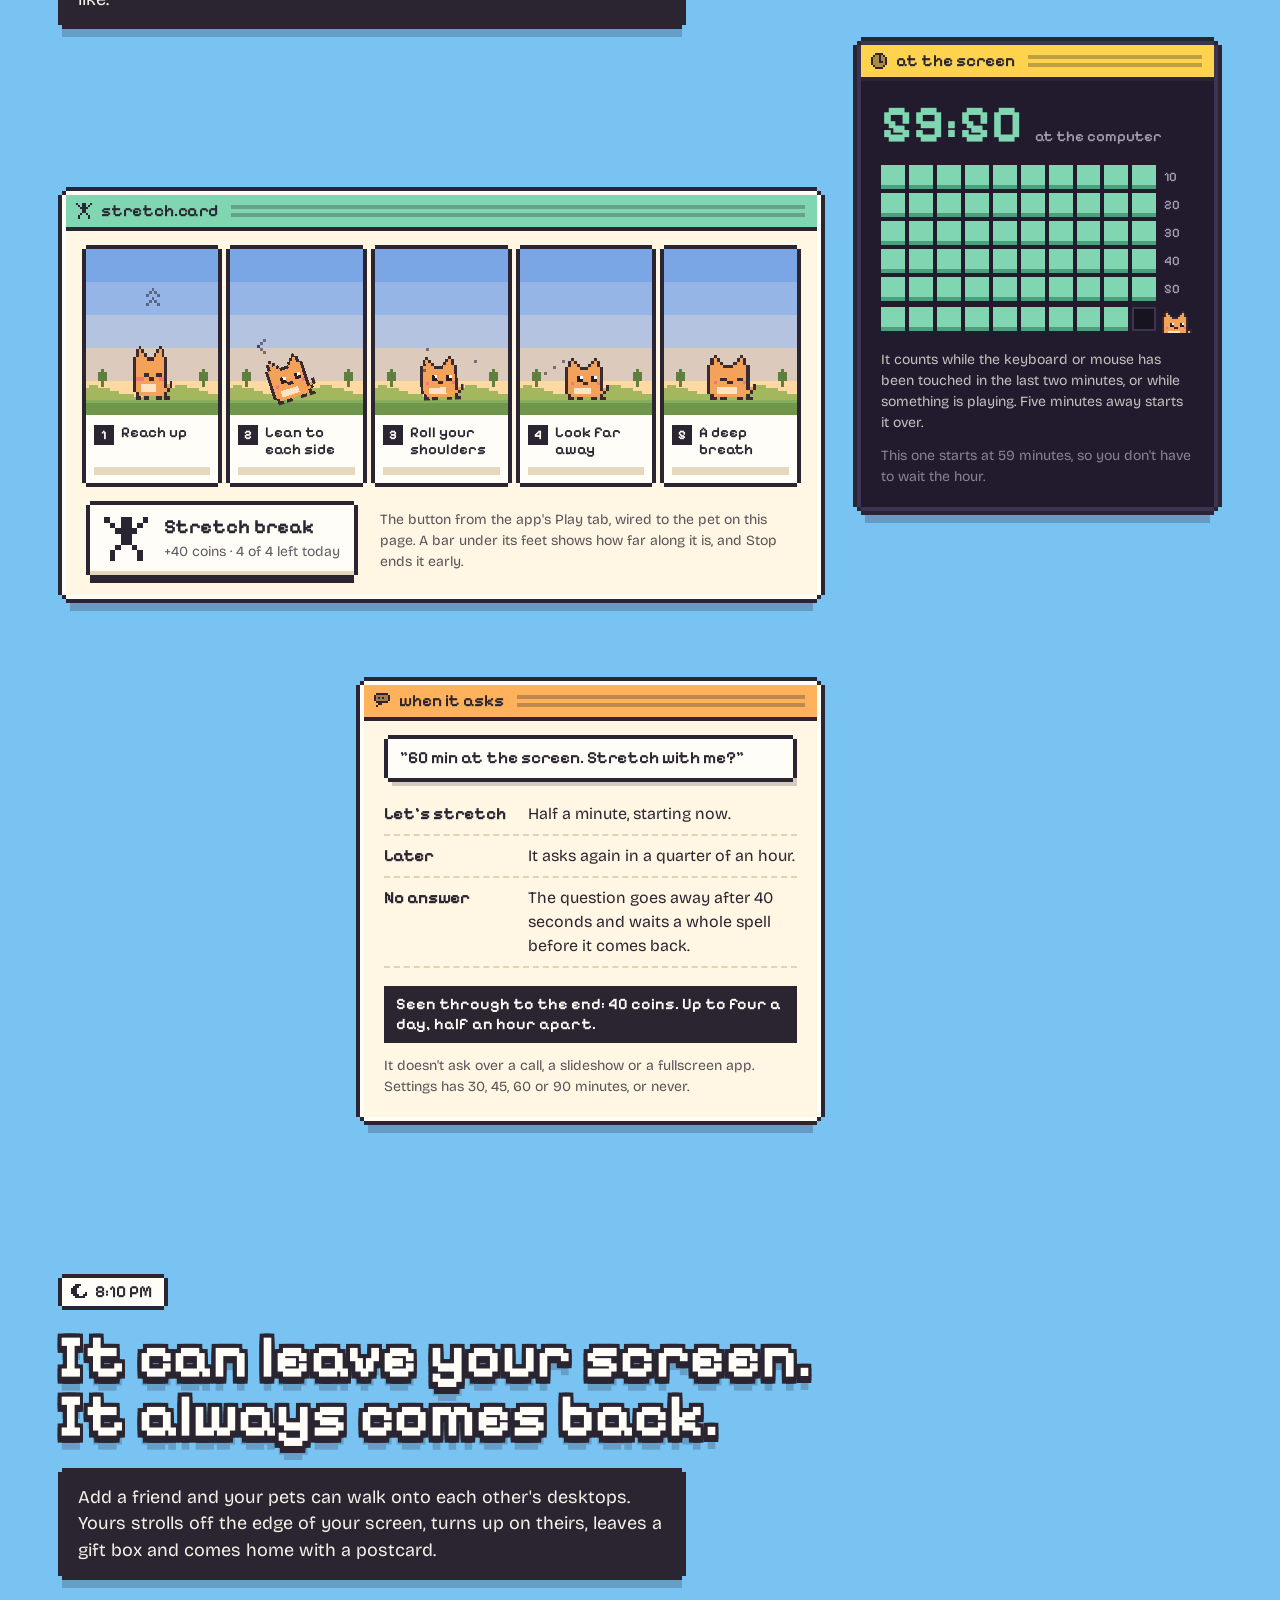
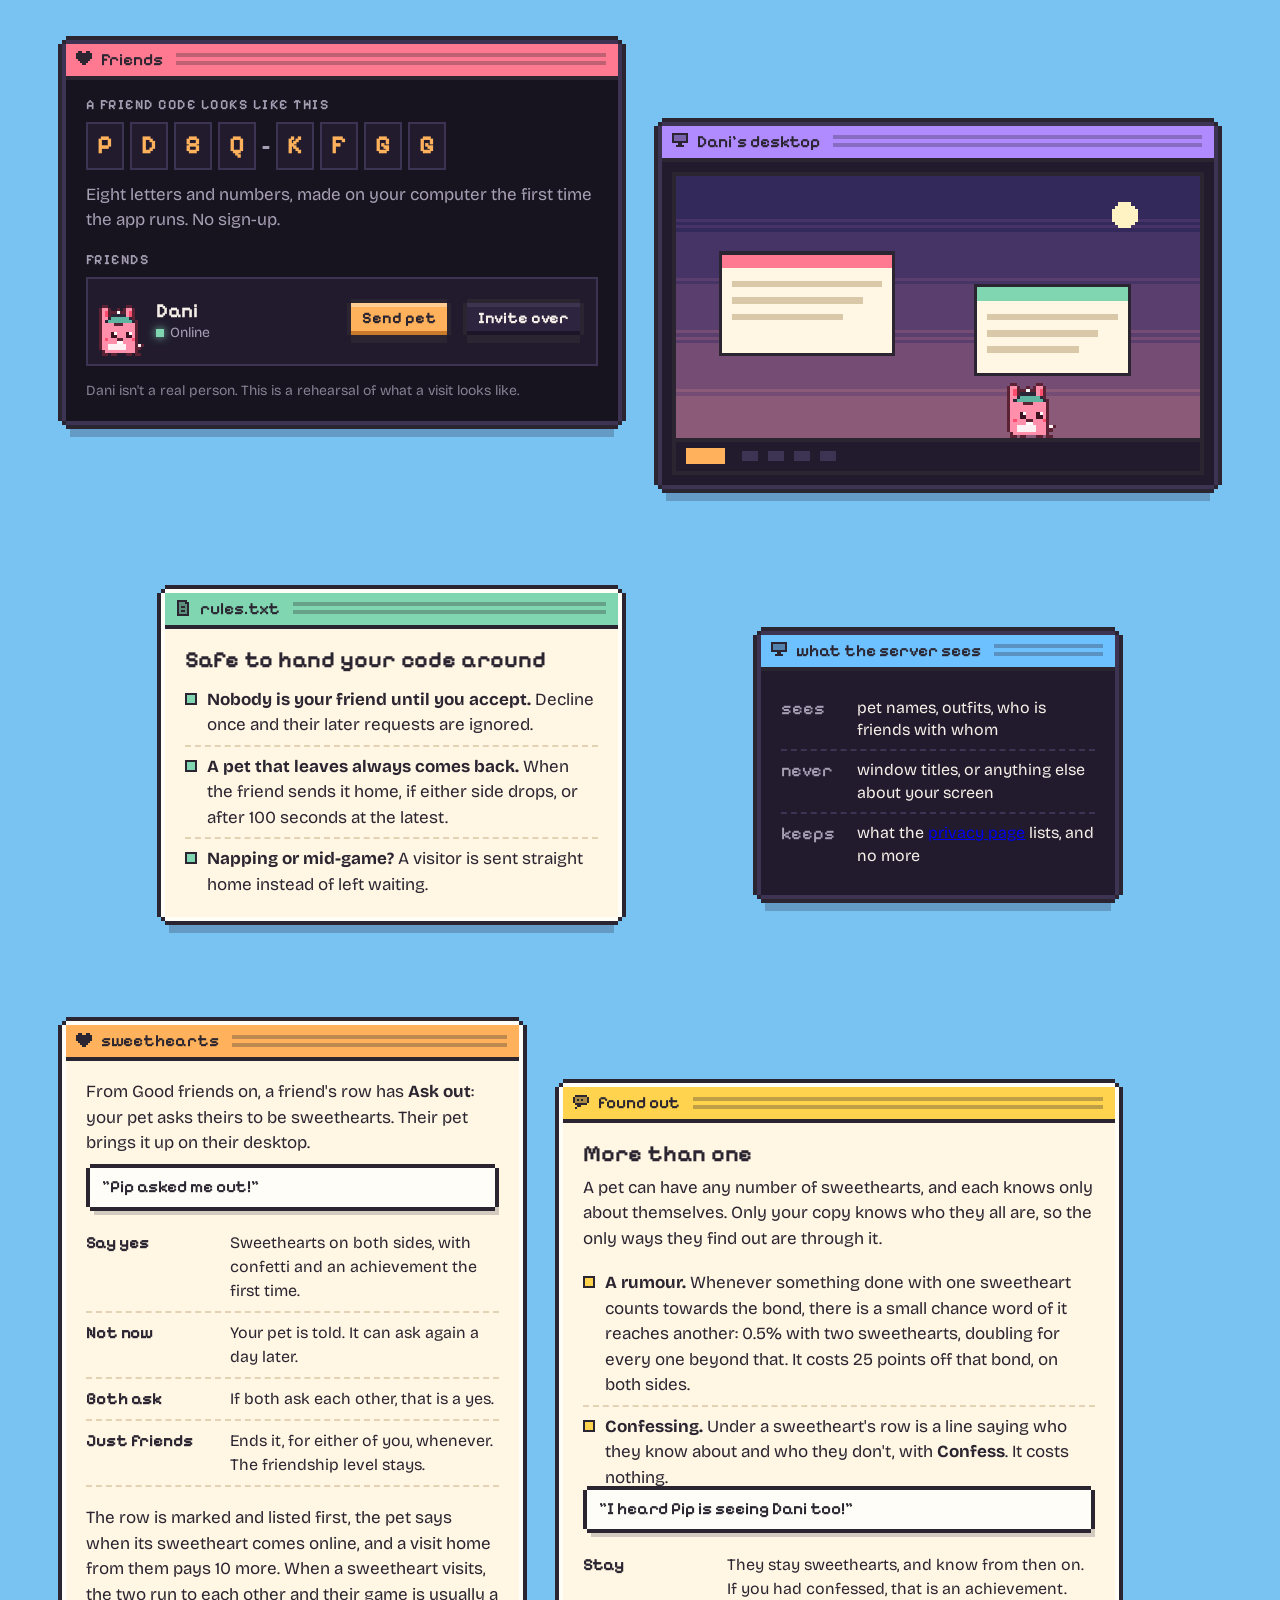
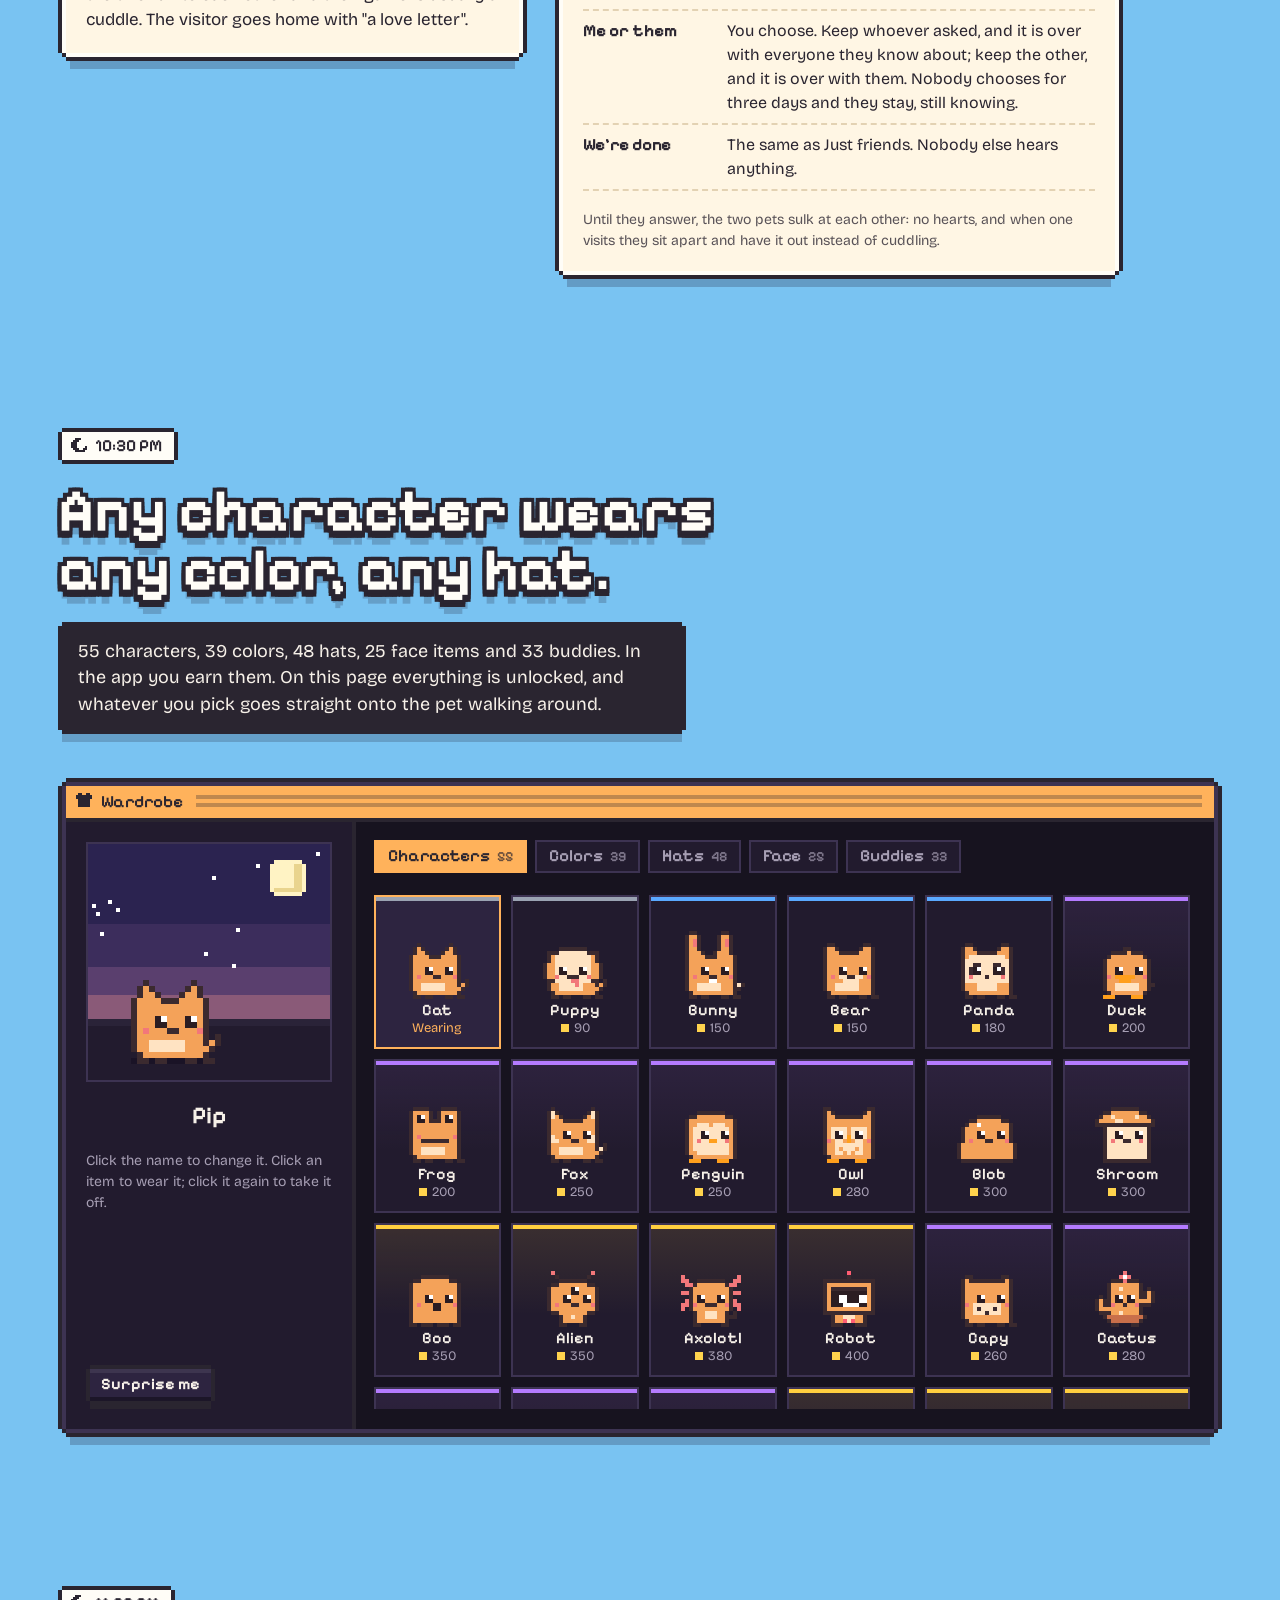
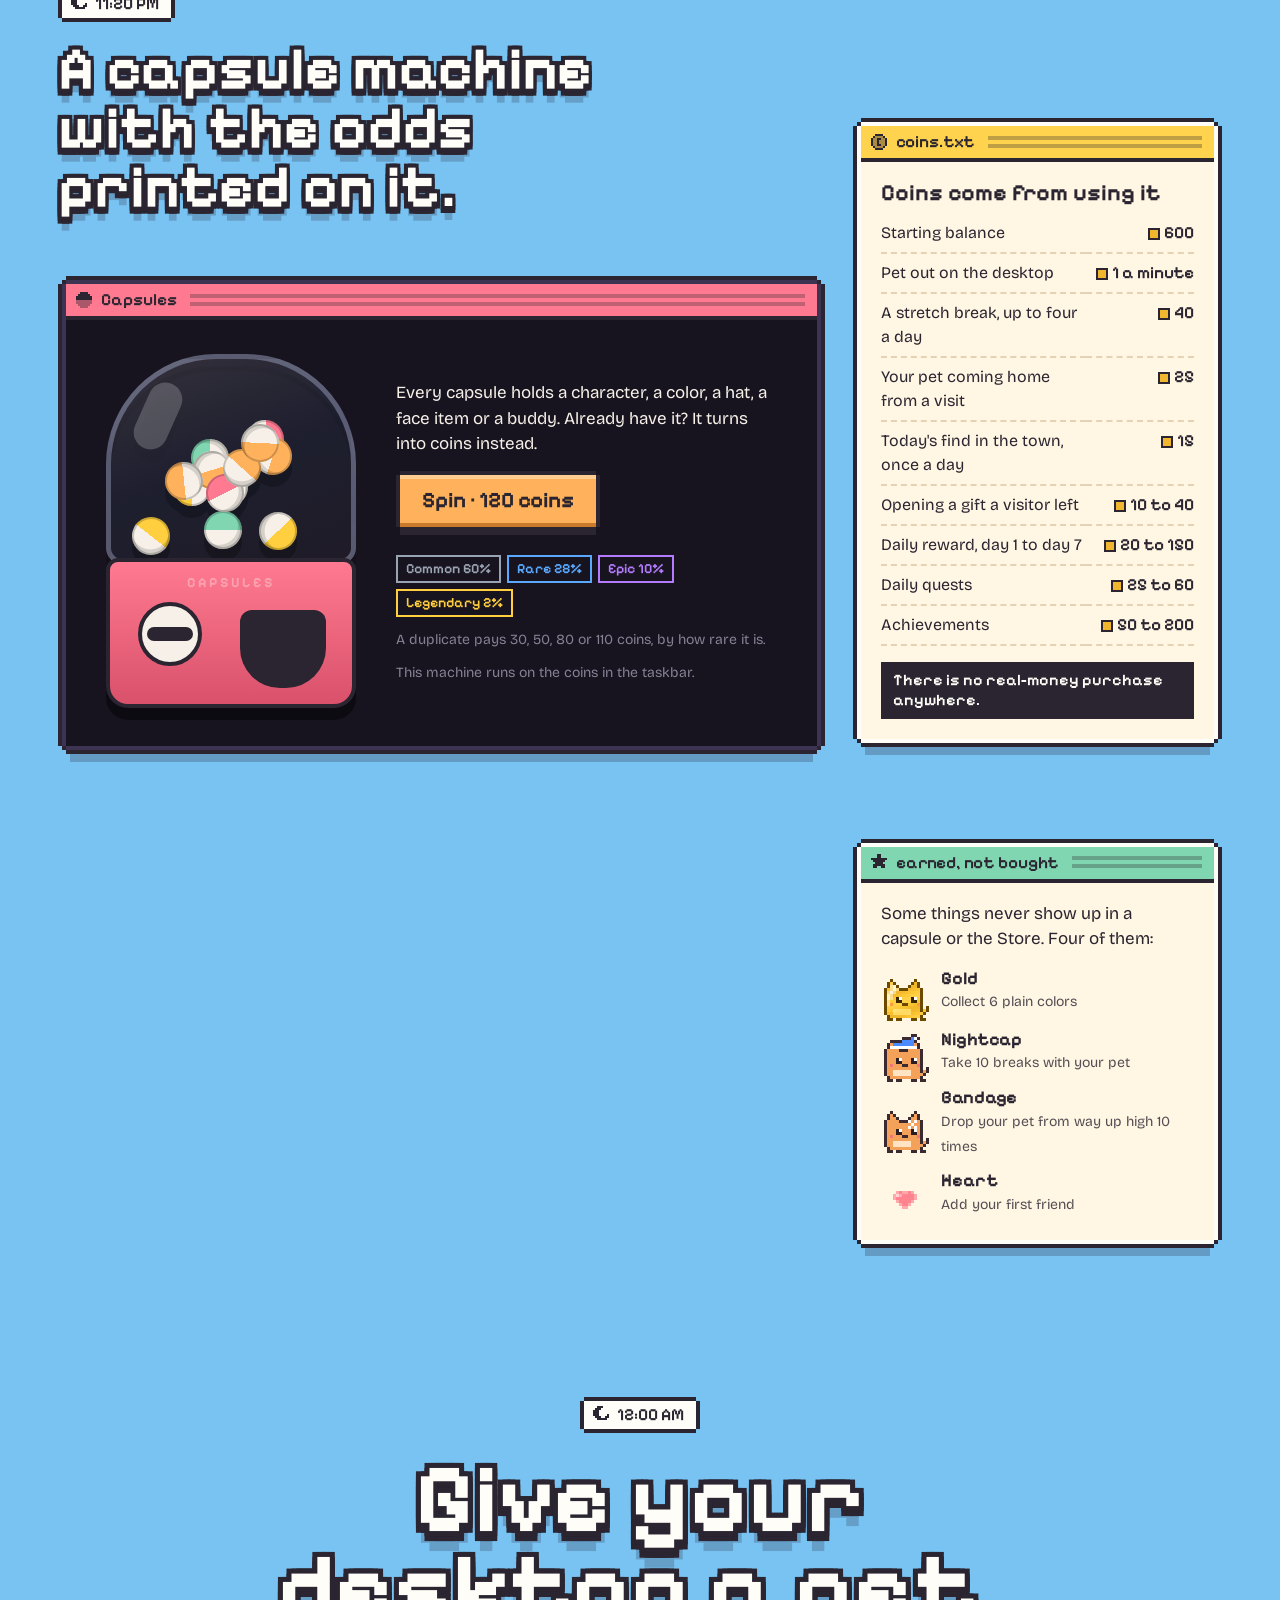
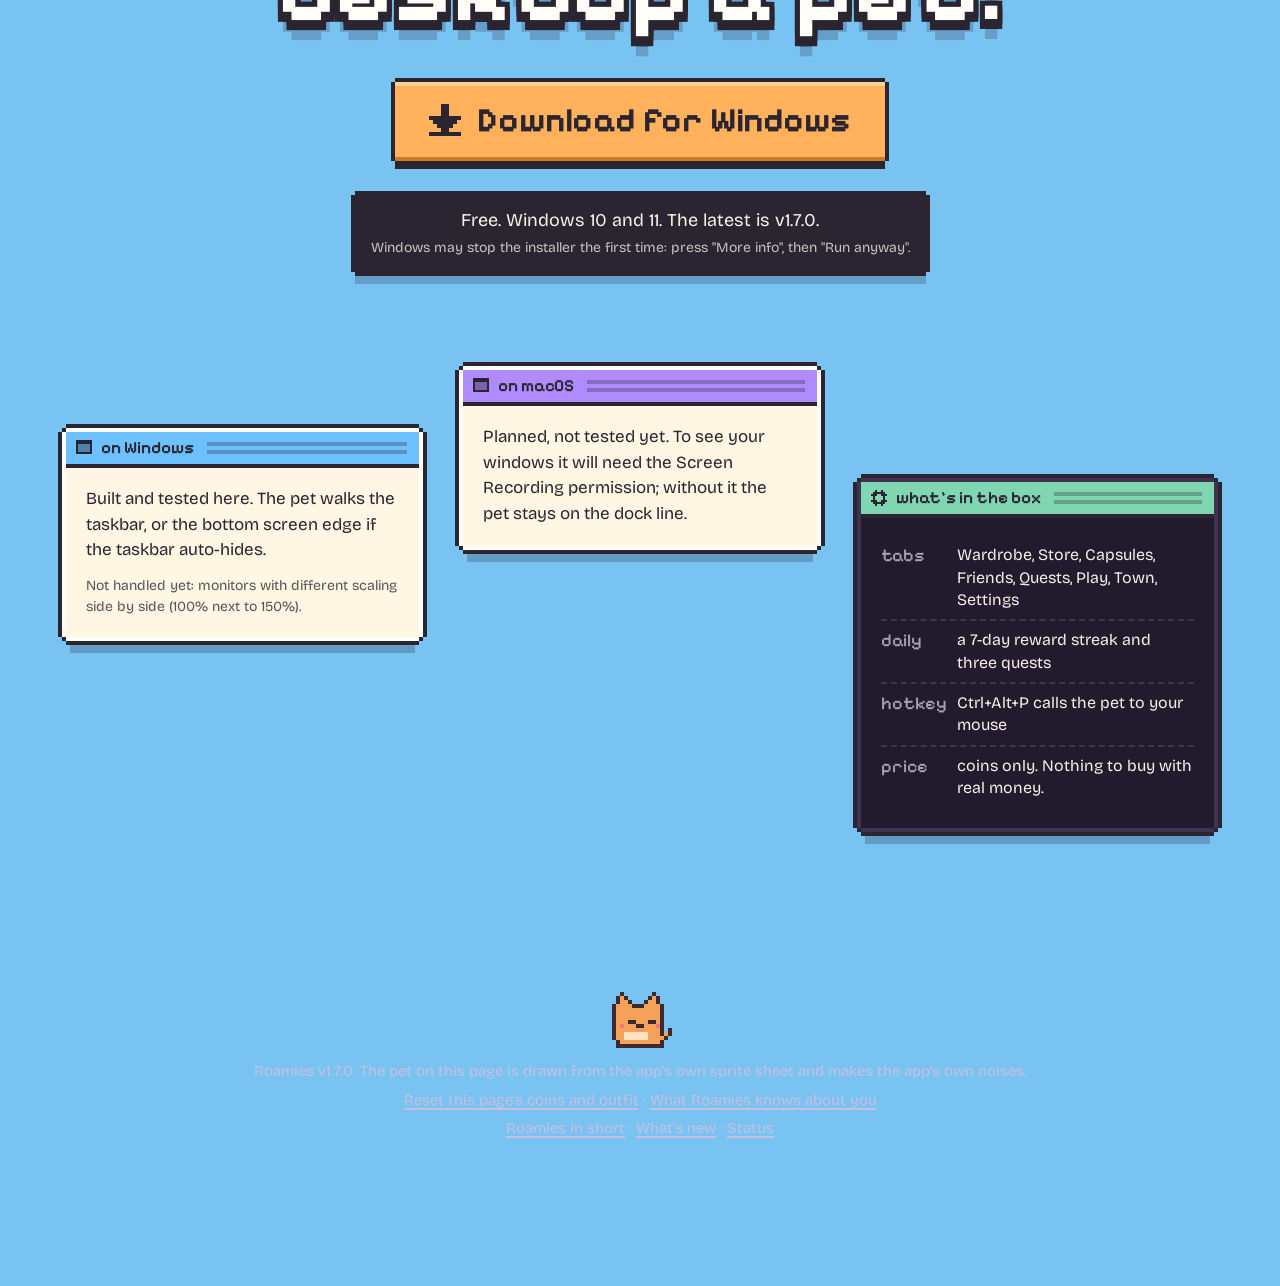
==== commit 2cfd5848: "1.7.0 on the page: its day, the version, and the art as it shipped" ====
--- a/index.html
+++ b/index.html
@@ -37,7 +37,7 @@
   <!-- ============ 8:30 AM · hero ============ -->
   <section class="scene hero" id="top" data-hour="8.5">
     <div class="hero-copy">
-      <p class="stamp"><canvas class="ico" data-ico="paw"></canvas><span>Roamies <span data-version>v1.6.0</span> · a desktop pet</span></p>
+      <p class="stamp"><canvas class="ico" data-ico="paw"></canvas><span>Roamies <span data-version>v1.7.0</span> · a desktop pet</span></p>
       <h1 class="sky-type">A pet that lives on top of your desktop.</h1>
       <p class="caption">It walks your taskbar, climbs your windows and rides them when you drag them. It gets you to stretch when you've been at the screen a while. It has a town to walk around in, with your friends' pets. And it can walk off your screen and onto a friend's.</p>
       <div class="cta-row">
@@ -566,7 +566,7 @@
     <div class="cta-row center">
       <a class="btn huge" id="download" href="https://github.com/userlaws/roamies/releases/latest/download/Roamies-Setup.exe" data-snd="click"><canvas class="ico" data-ico="down"></canvas><span id="downloadLabel">Download for Windows</span></a>
     </div>
-    <p class="caption center" id="downloadNote">Free. Windows 10 and 11. The latest is <span data-version>v1.6.0</span>.</p>
+    <p class="caption center" id="downloadNote">Free. Windows 10 and 11. The latest is <span data-version>v1.7.0</span>.</p>
 
     <div class="scatter finale-grid">
       <article class="win w-a" data-perch="windows" data-title="windows" style="--bar: var(--sky)">
@@ -597,7 +597,7 @@
 
     <footer class="foot">
       <canvas id="footPet" width="16" height="23" aria-hidden="true"></canvas>
-      <p>Roamies <span data-version>v1.6.0</span>. The pet on this page is drawn from the app's own sprite sheet and makes the app's own noises.</p>
+      <p>Roamies <span data-version>v1.7.0</span>. The pet on this page is drawn from the app's own sprite sheet and makes the app's own noises.</p>
       <p><button class="linkish" id="resetSite" data-snd="click">Reset this page's coins and outfit</button> · <a class="linkish" href="privacy.html">What Roamies knows about you</a></p>
       <p><a class="linkish" href="info.html">Roamies in short</a> · <a class="linkish" href="changelog.html">What's new</a> · <a class="linkish" href="status.html">Status</a></p>
     </footer>
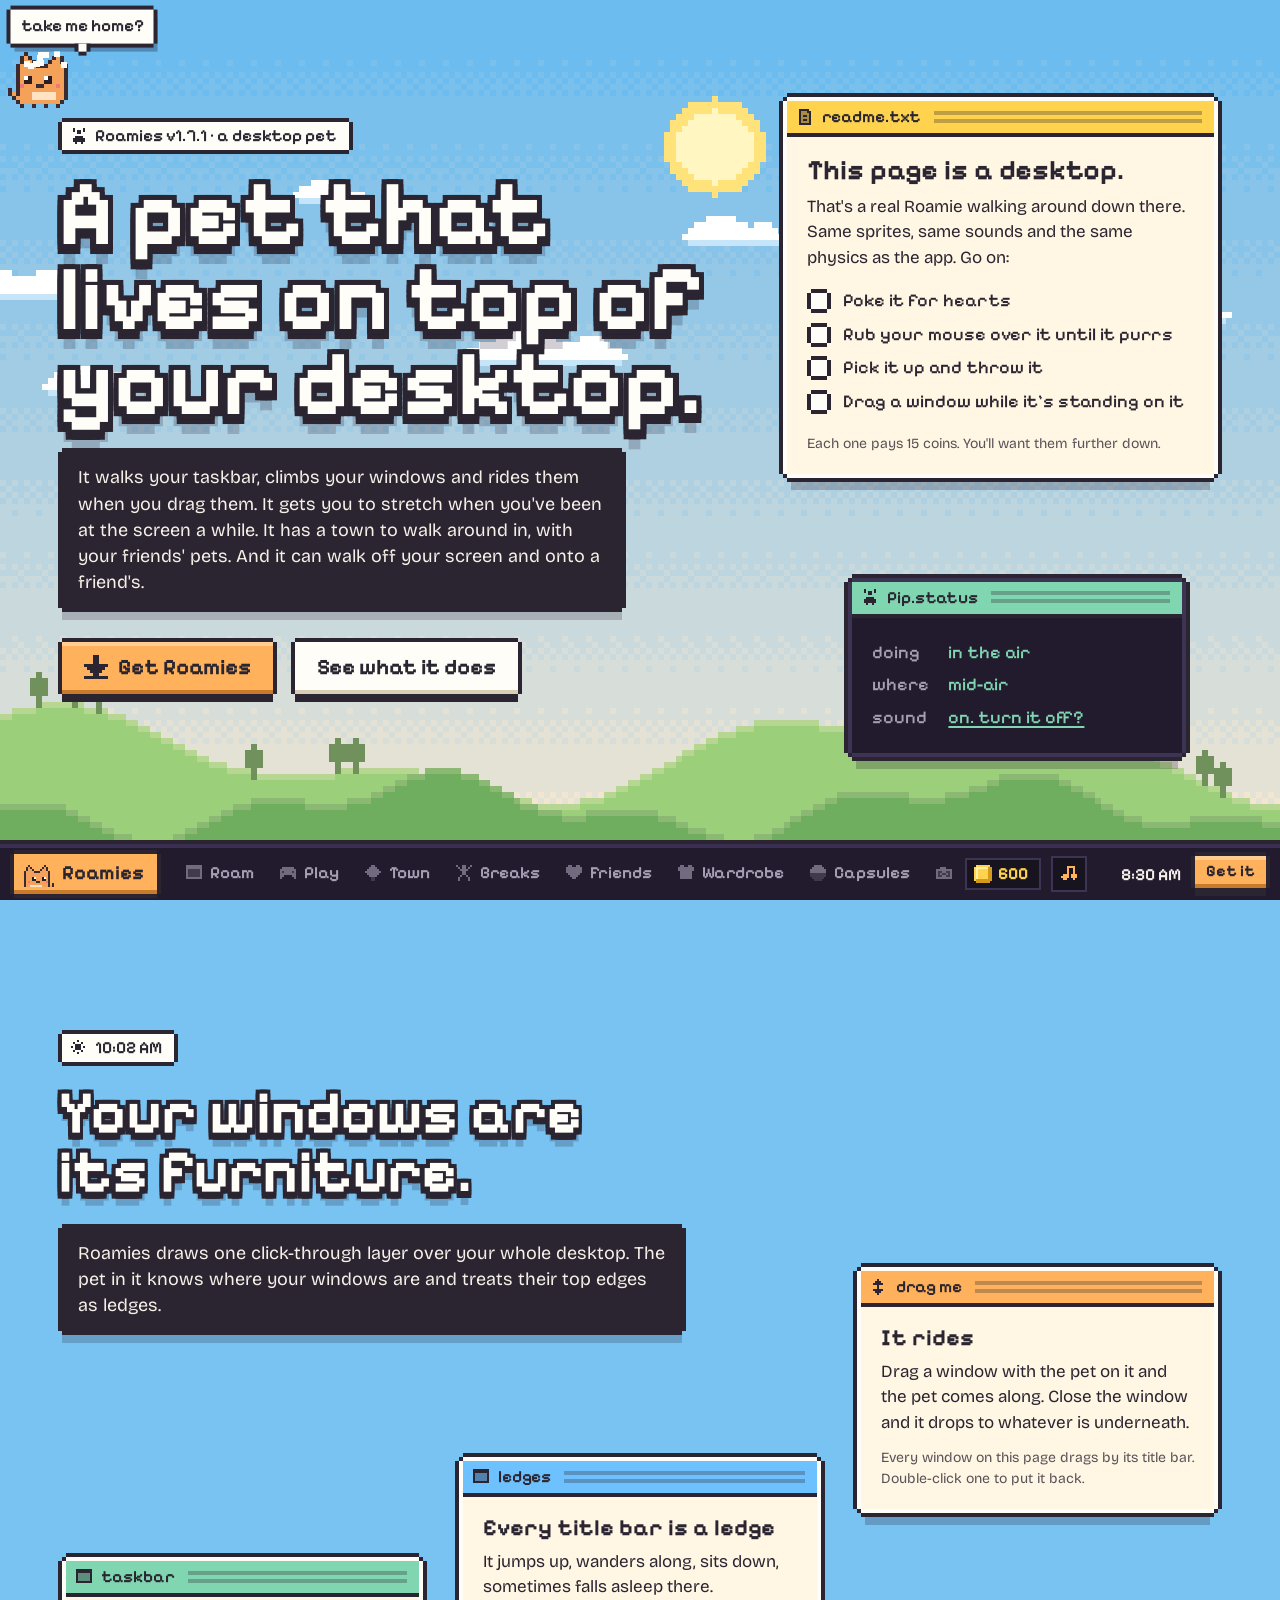
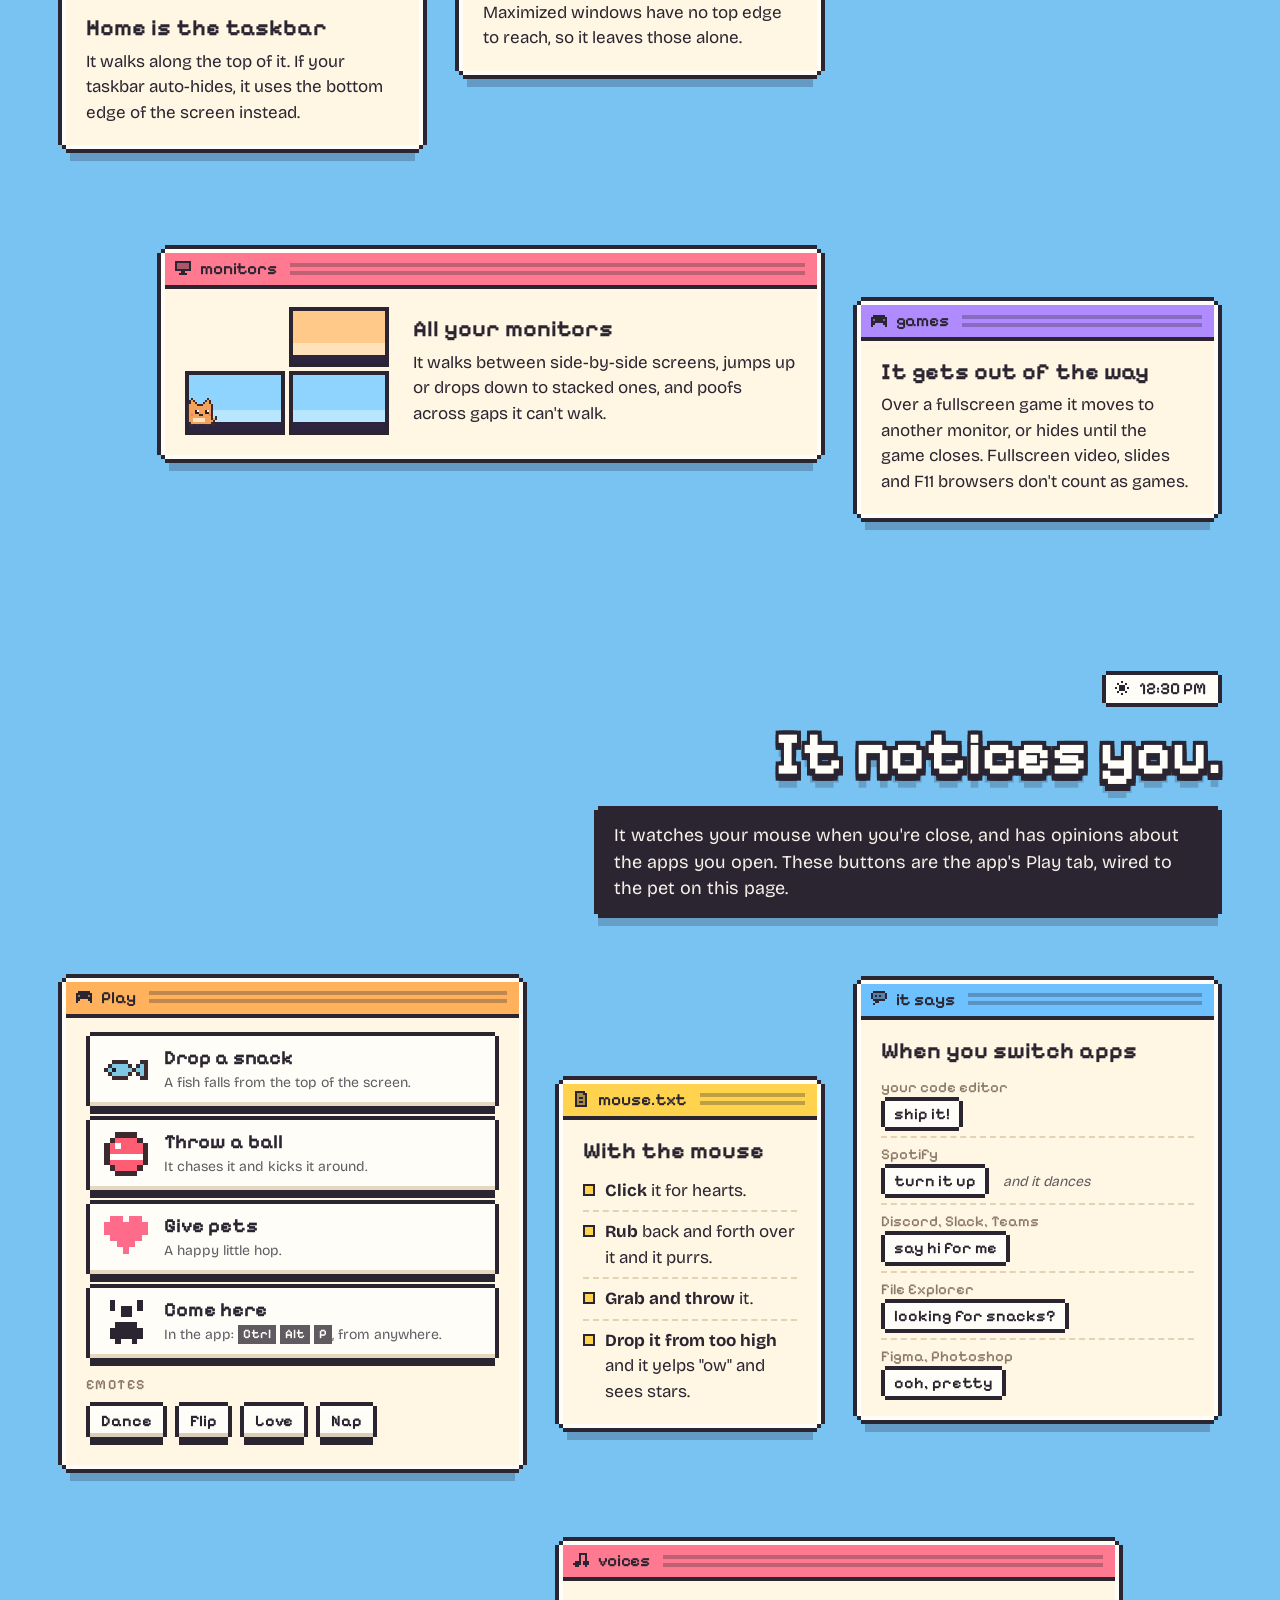
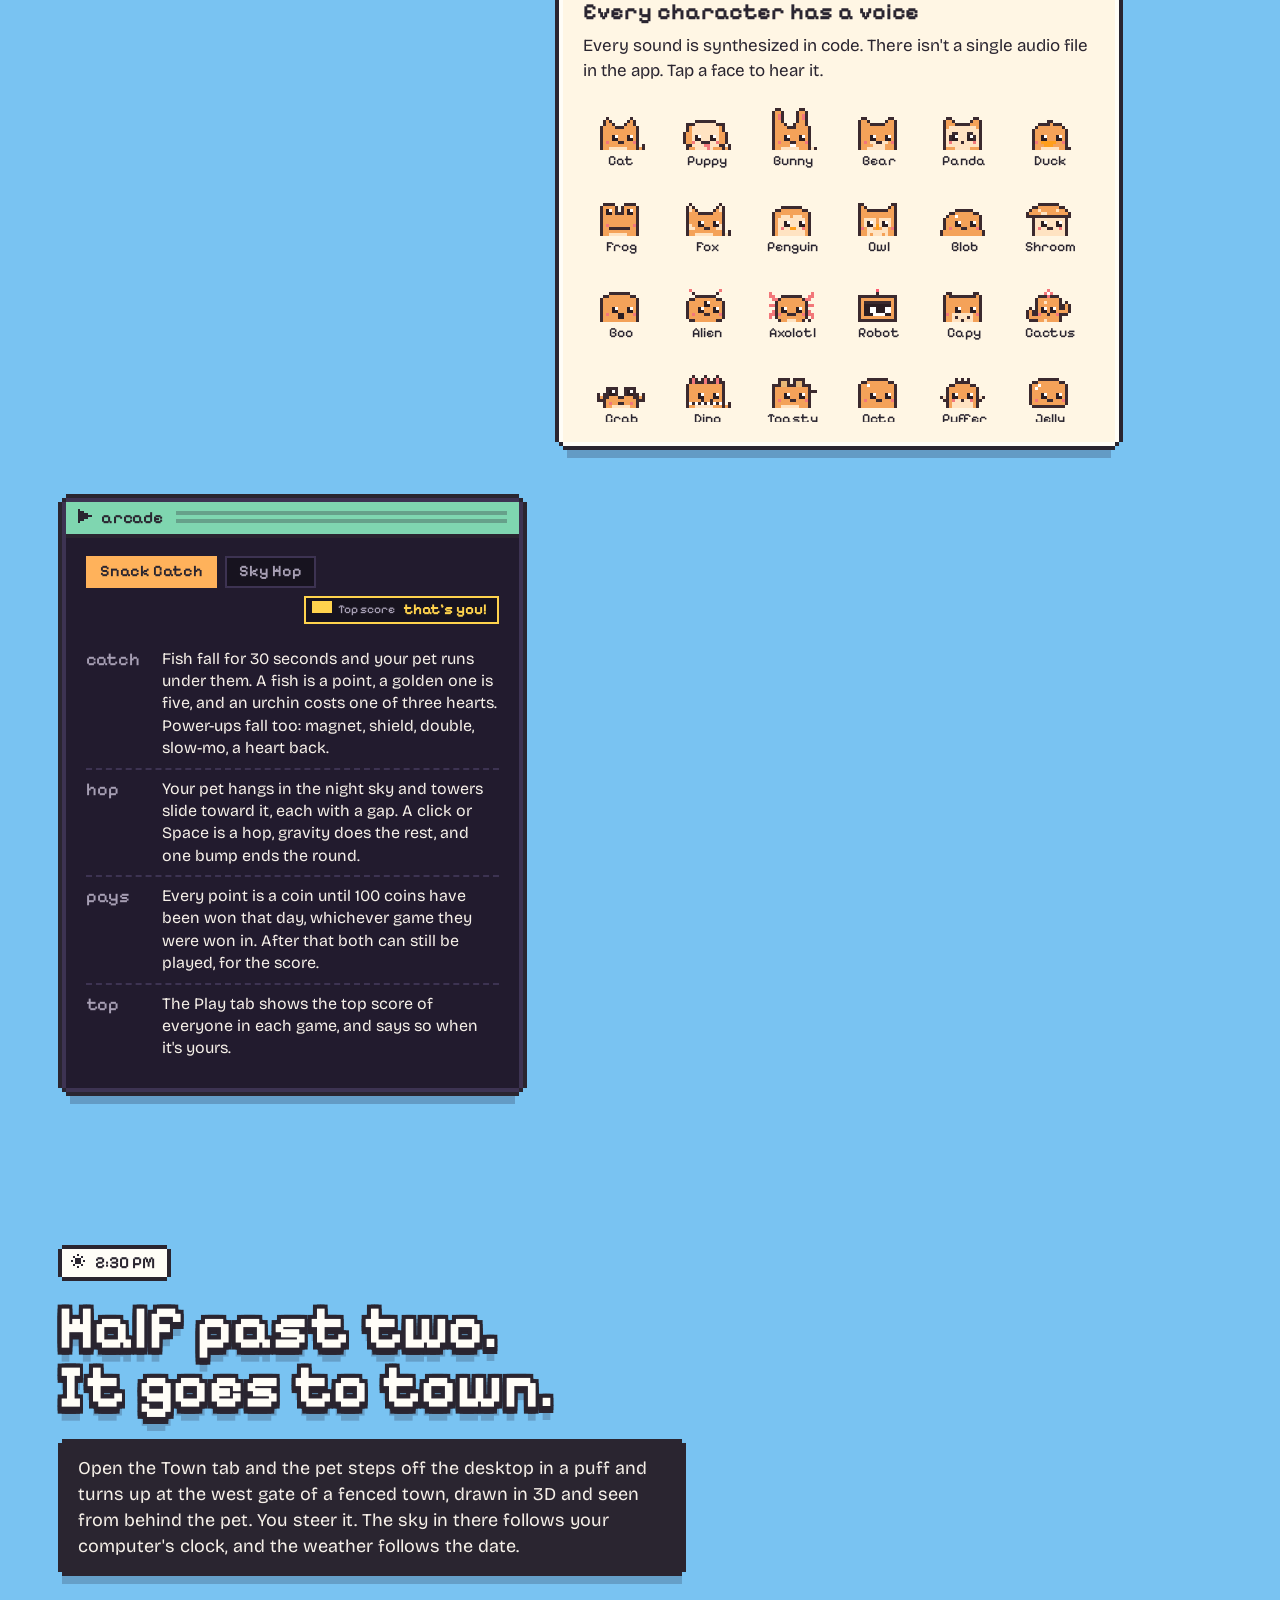
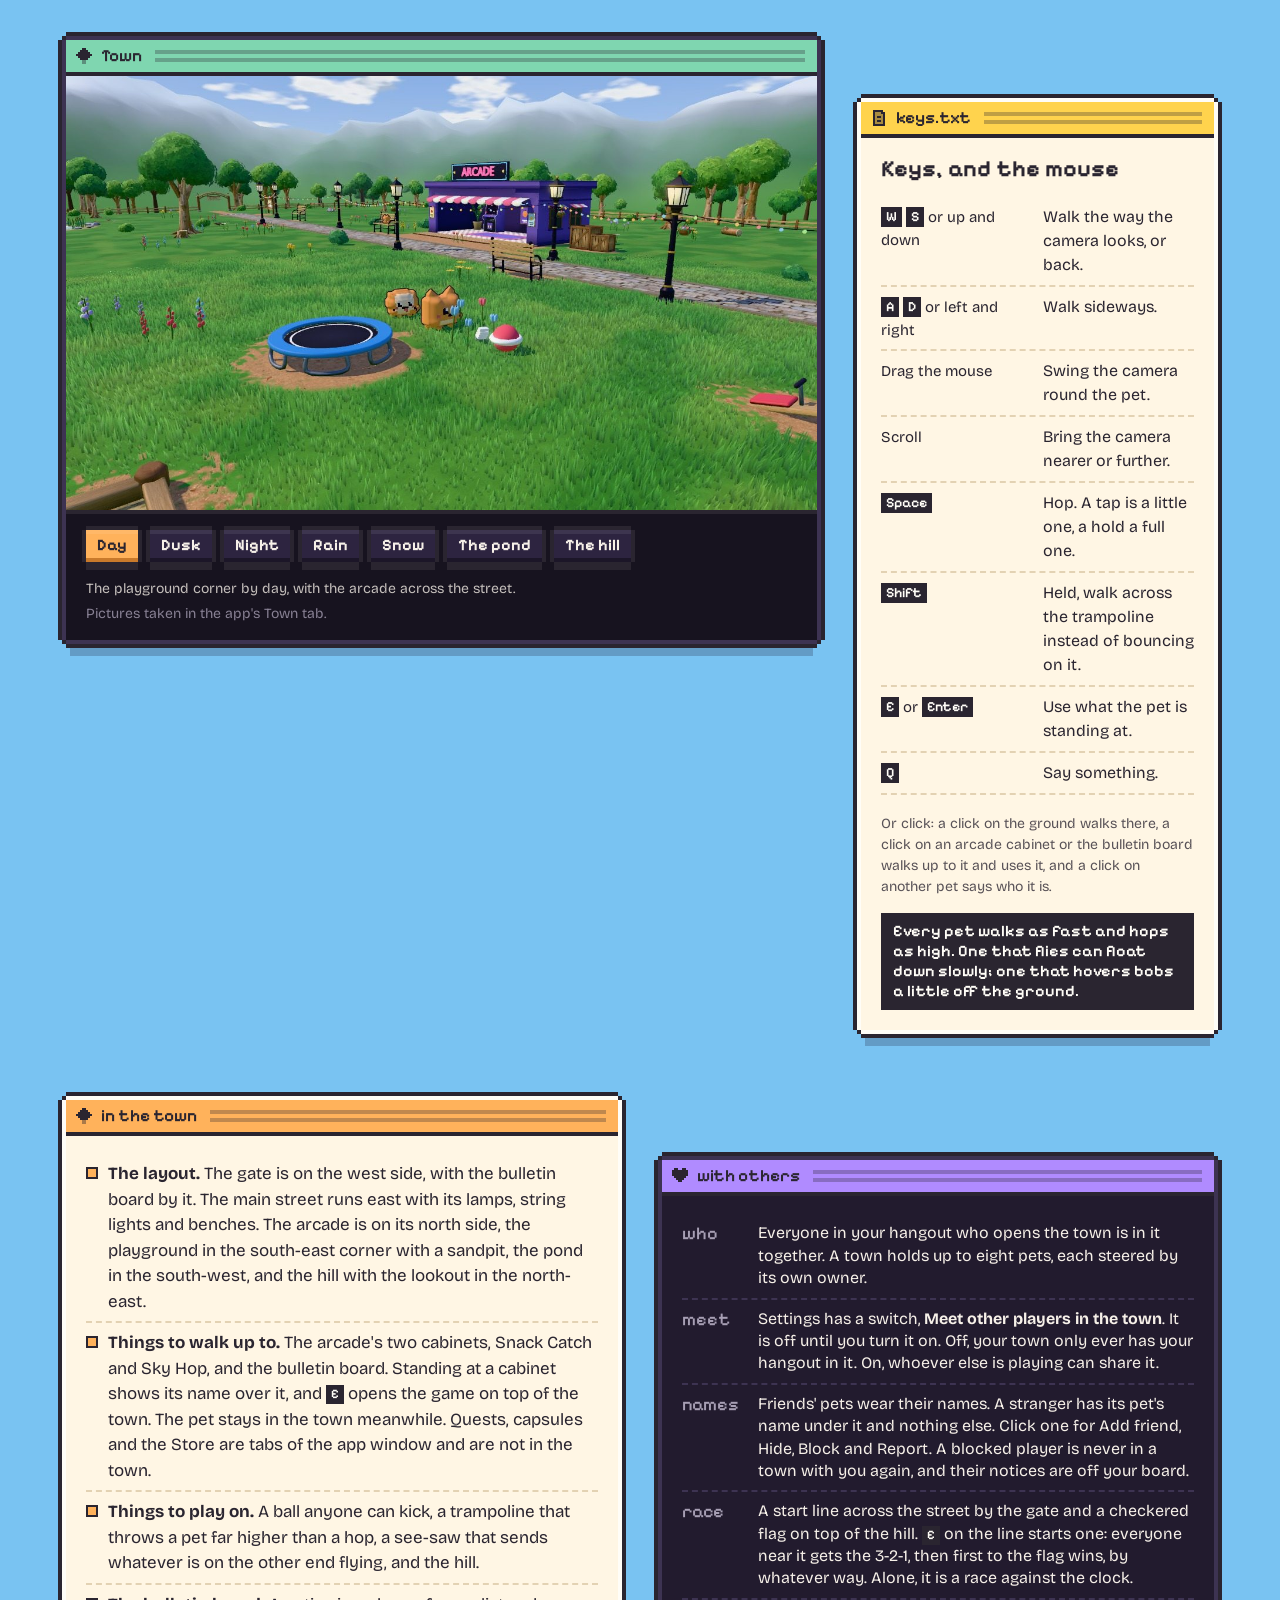
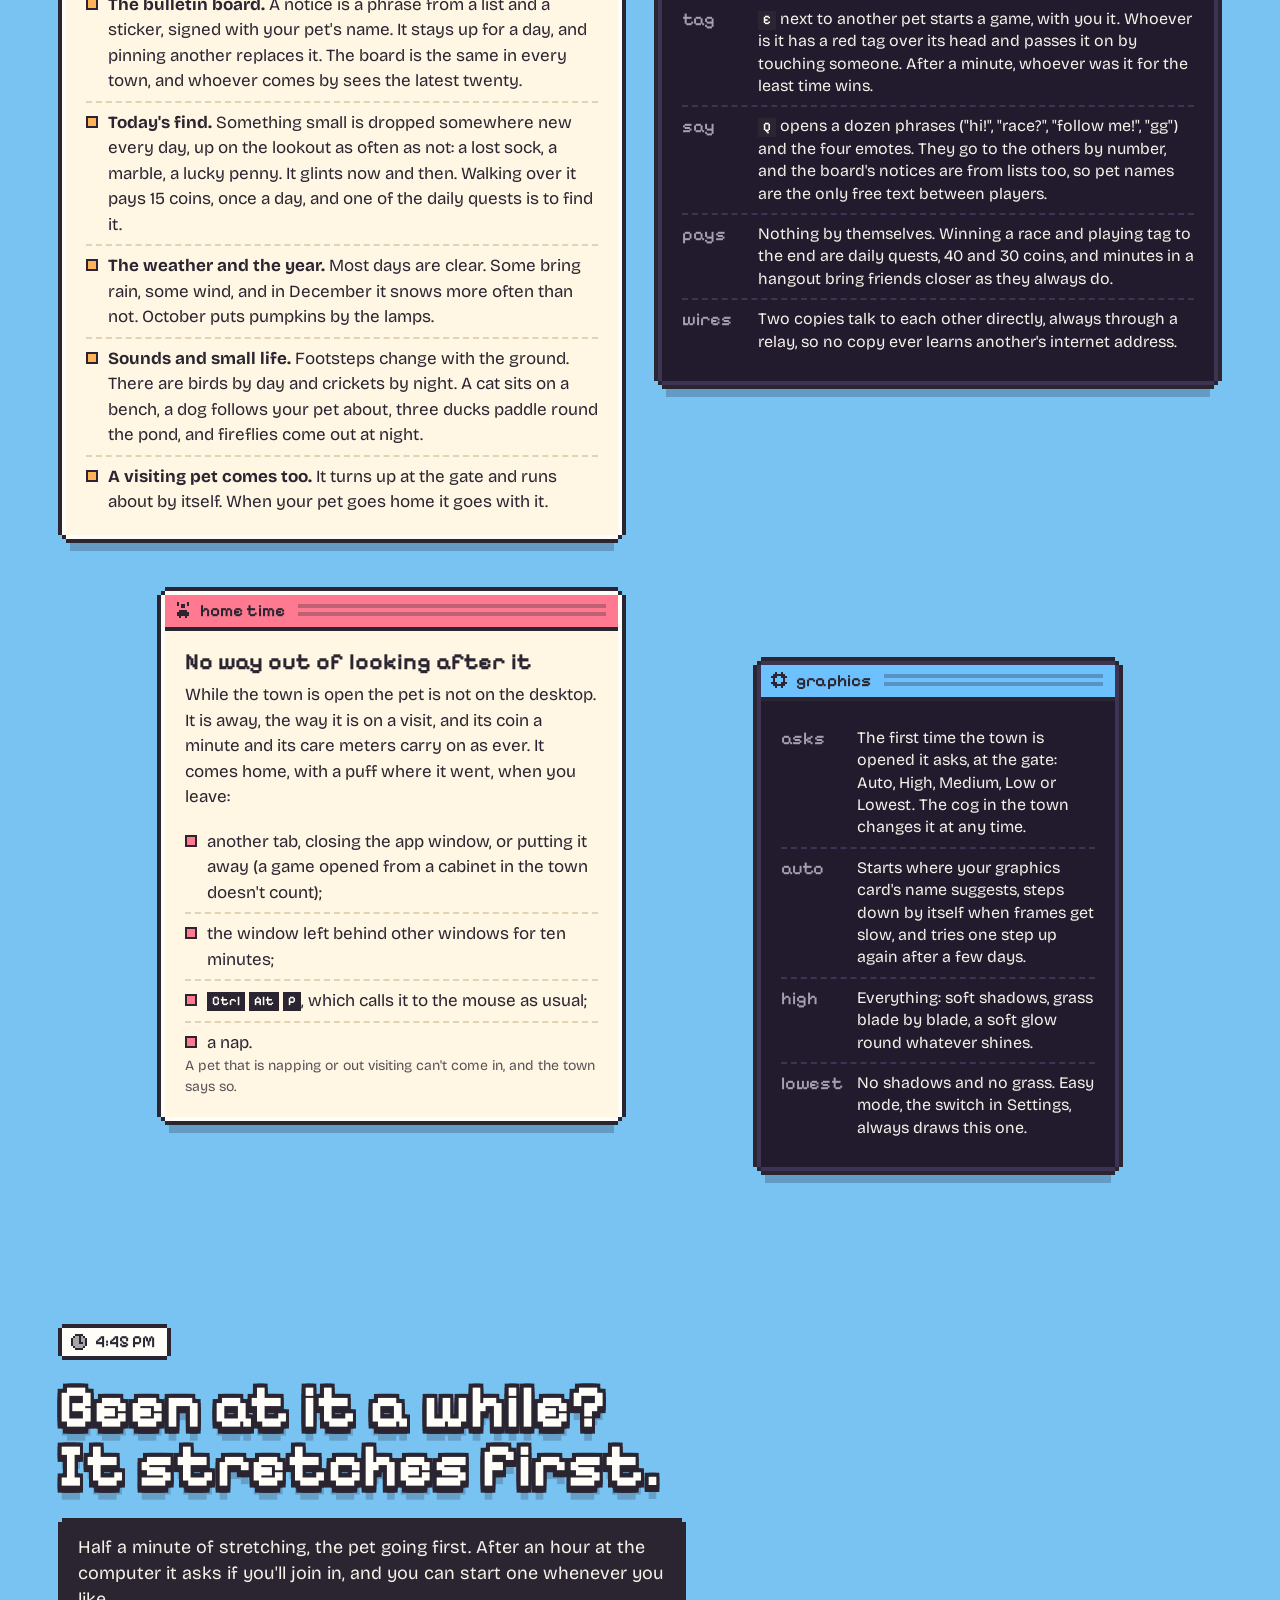
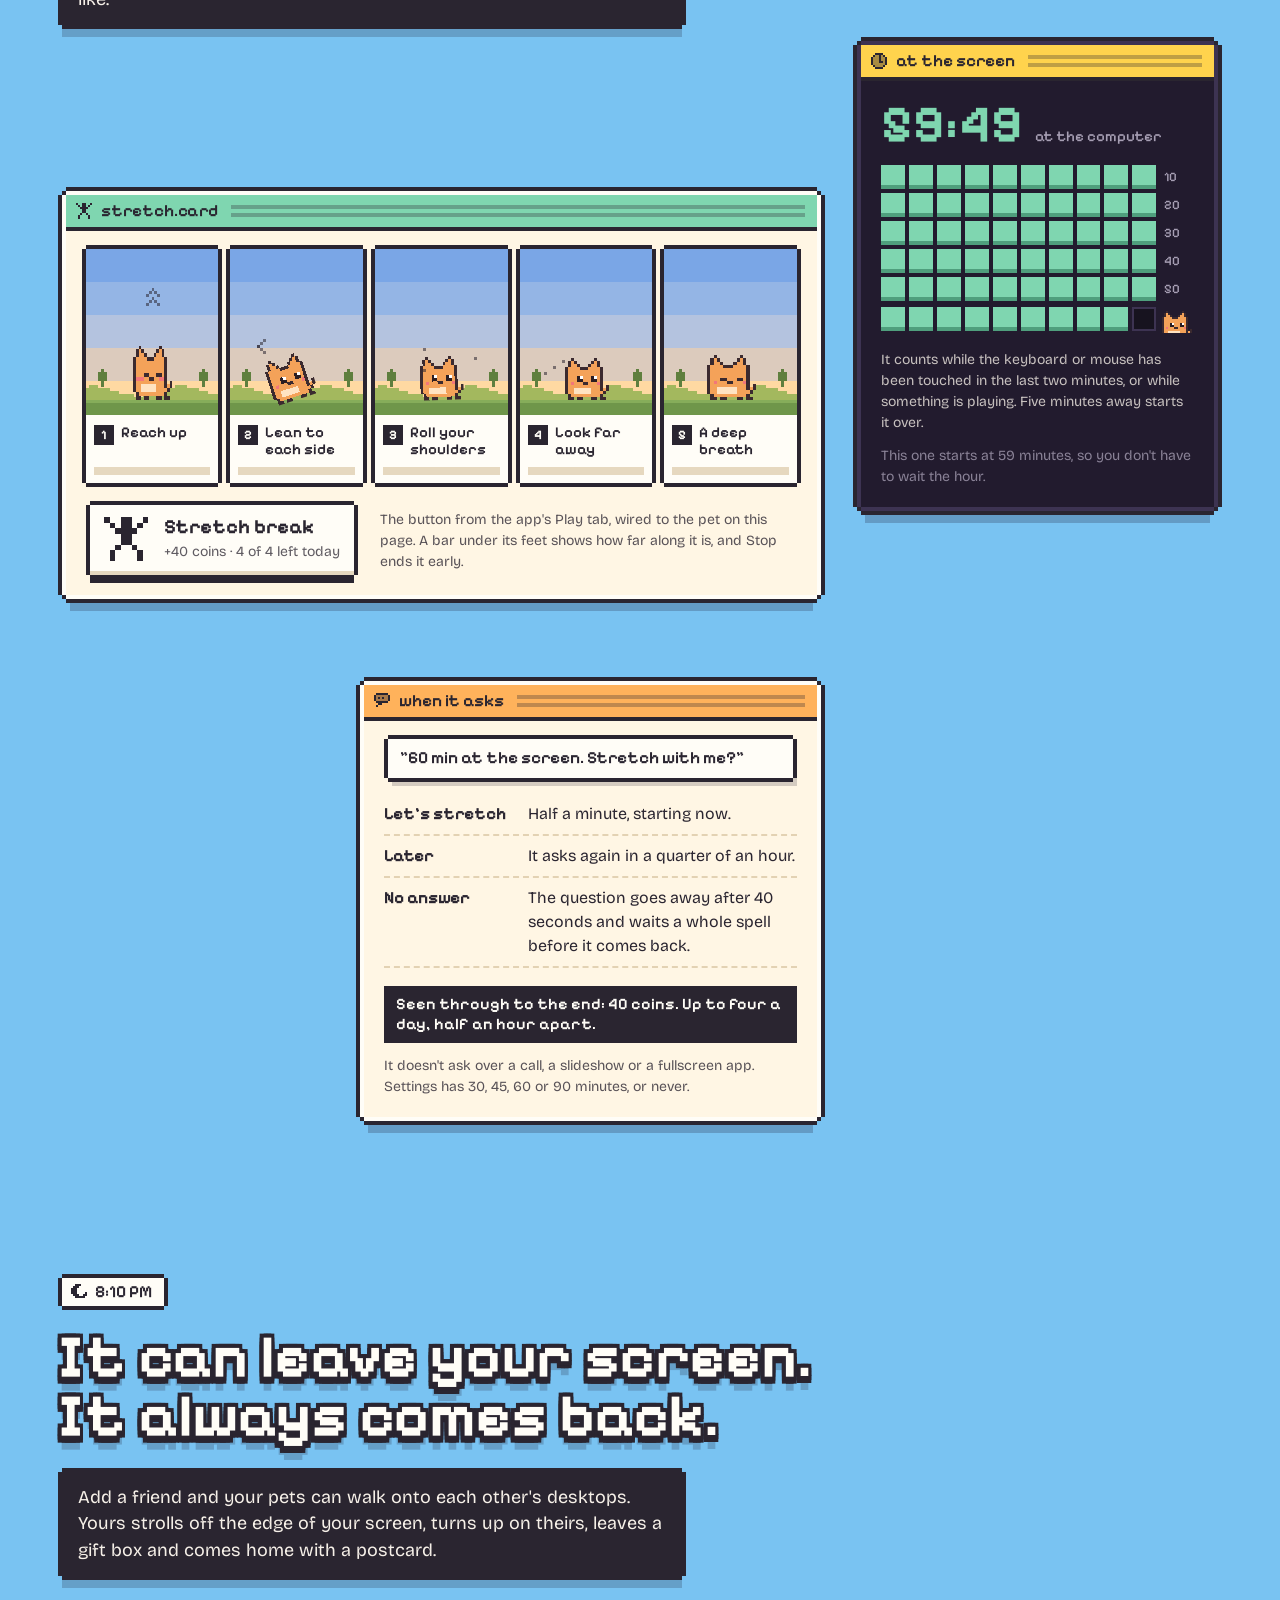
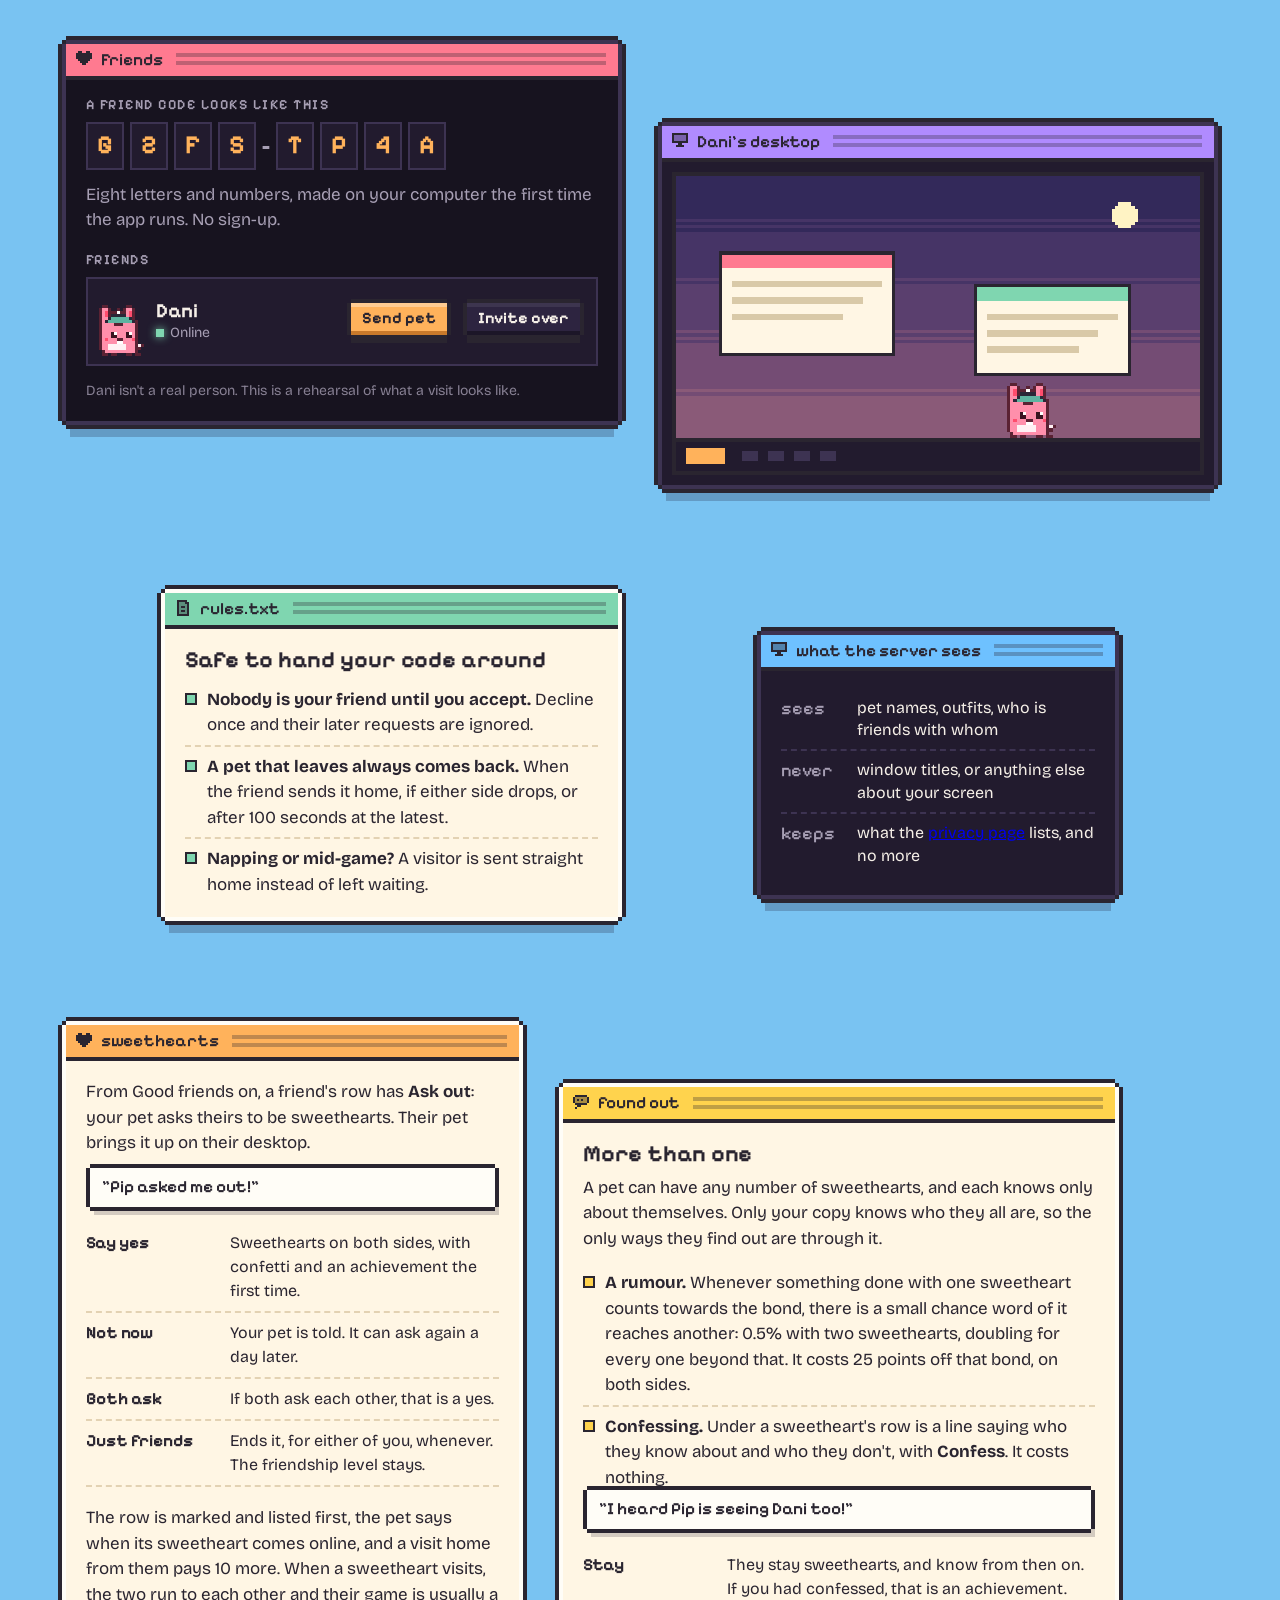
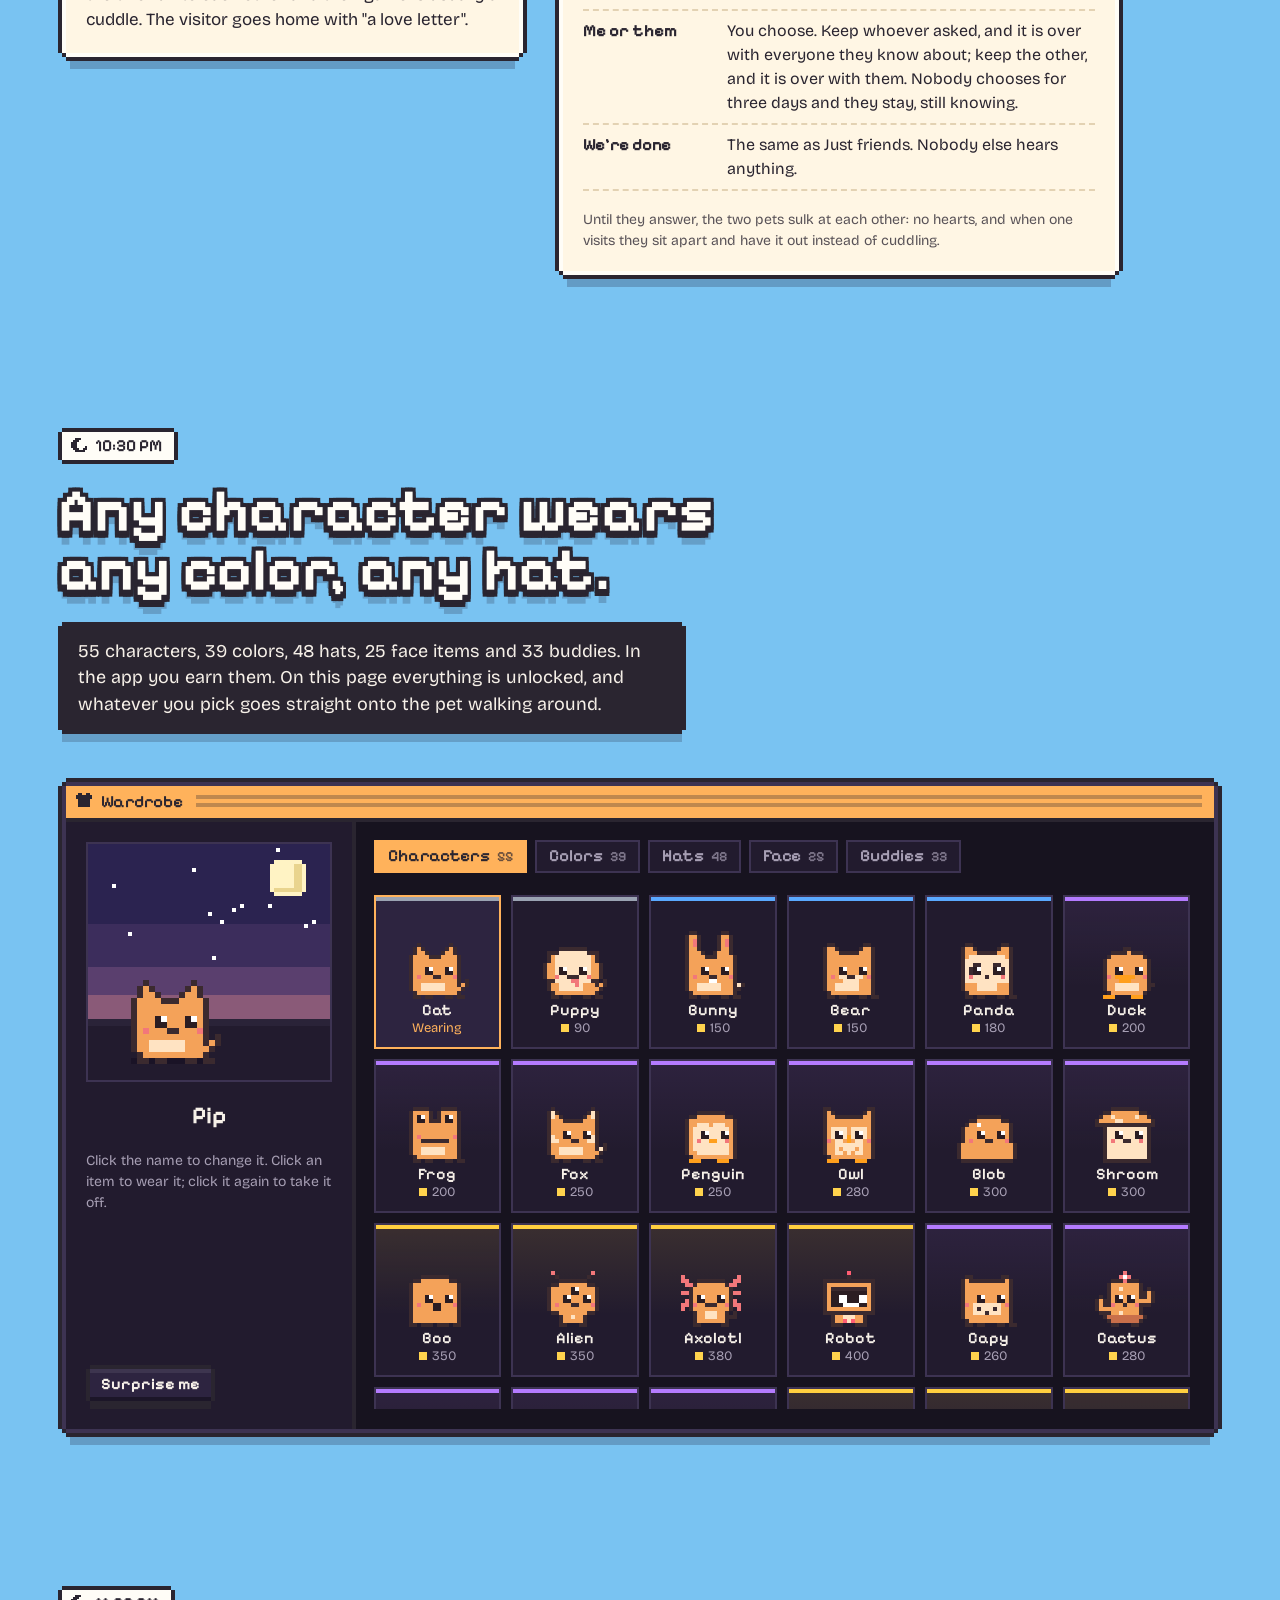
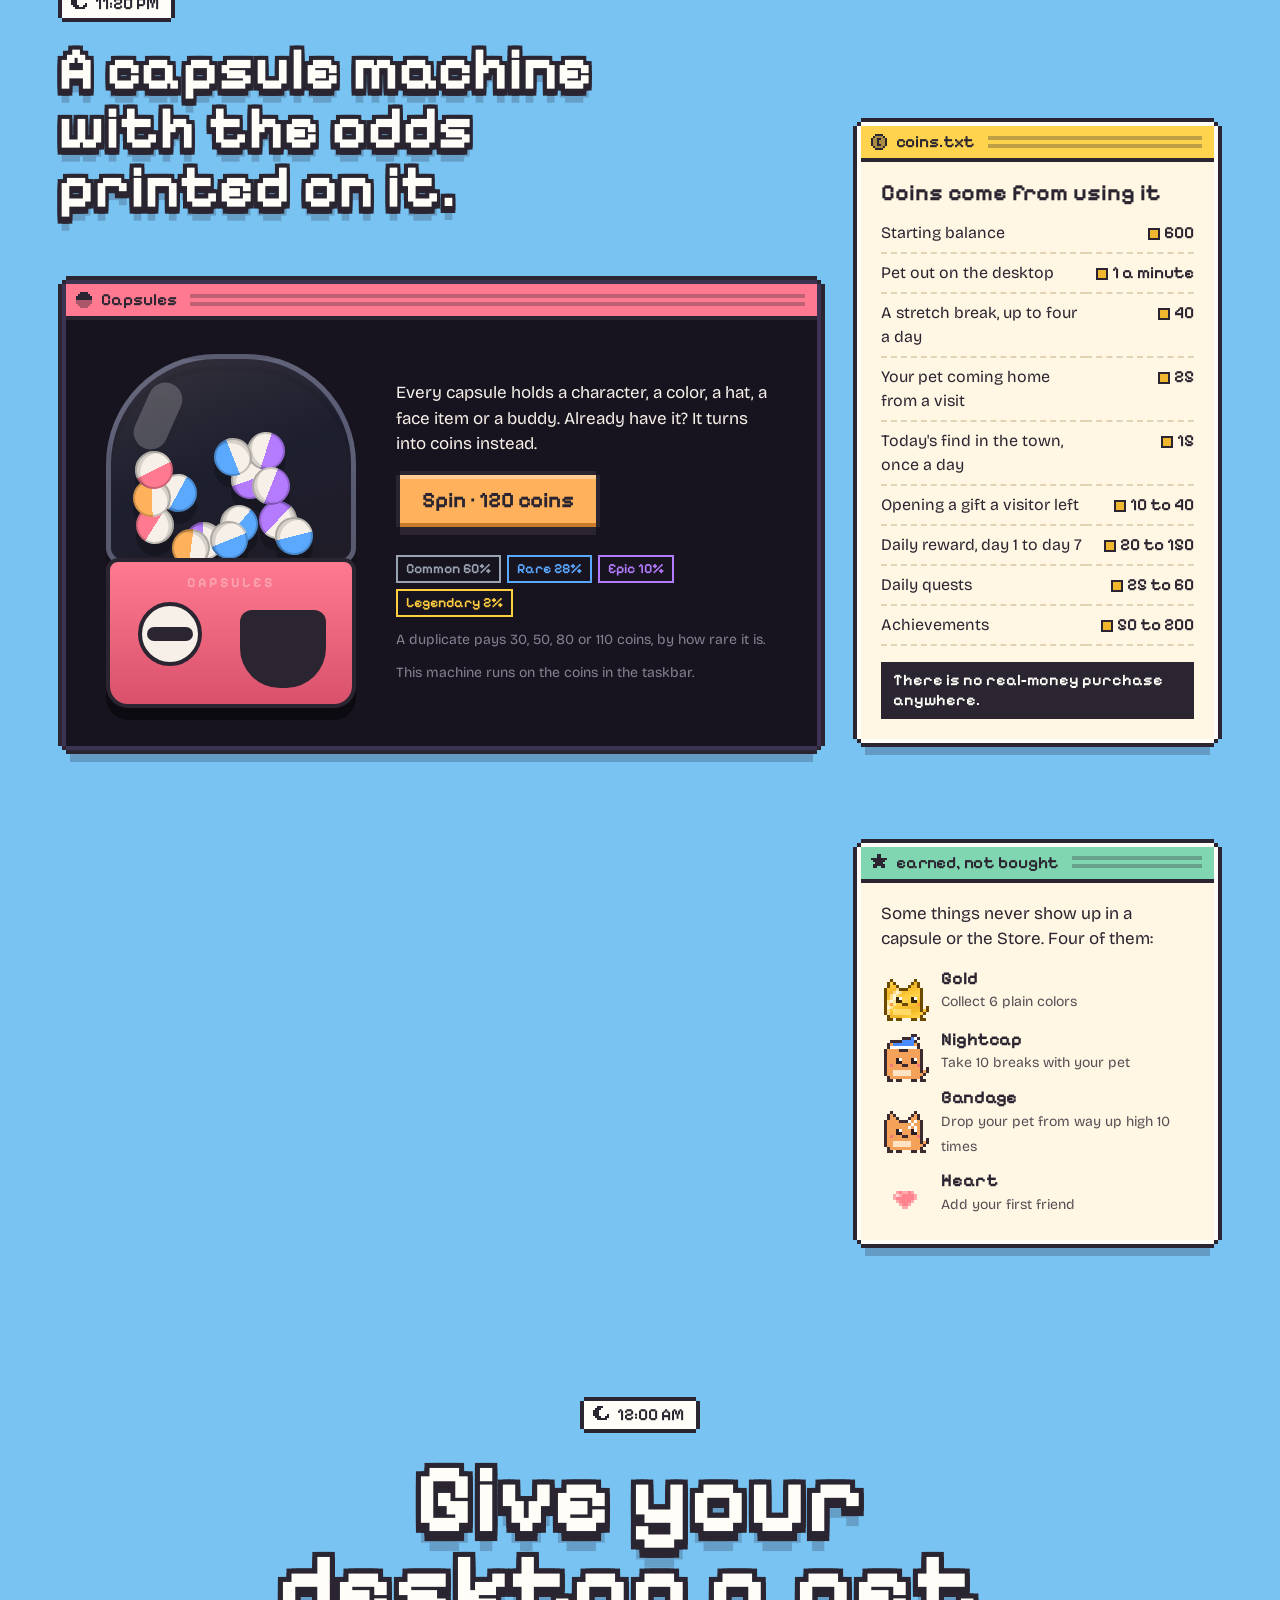
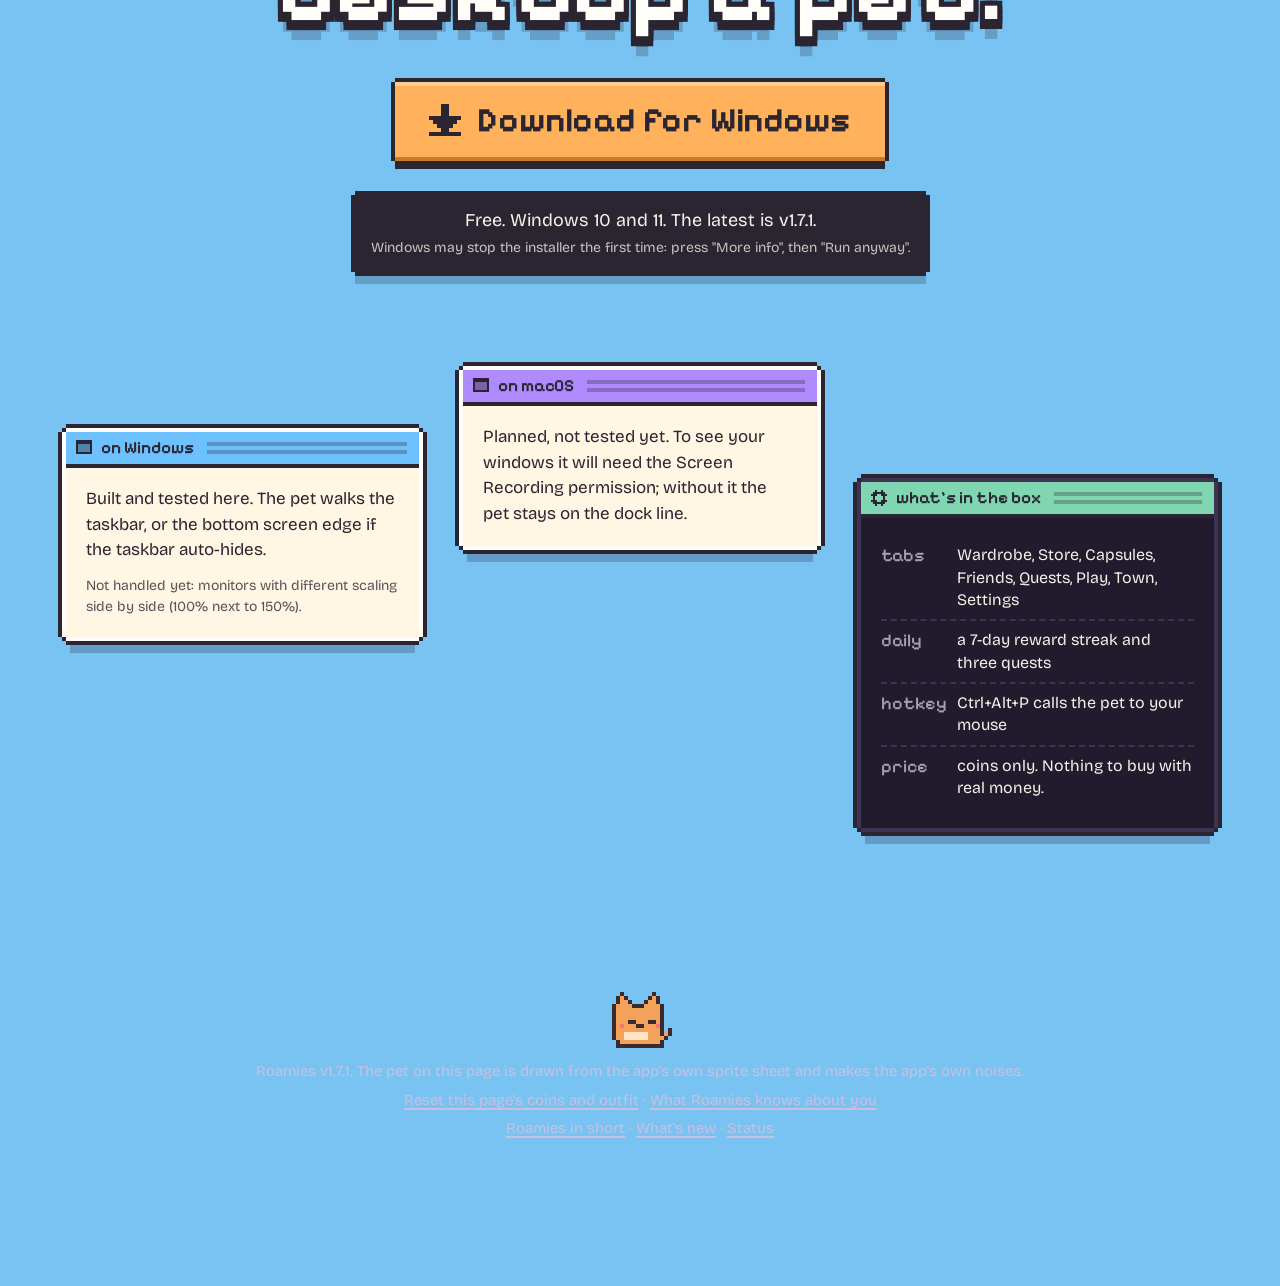
==== commit 6cb07a8a: "1.7.1 on the page: the version, and what it puts right" ====
--- a/index.html
+++ b/index.html
@@ -37,7 +37,7 @@
   <!-- ============ 8:30 AM · hero ============ -->
   <section class="scene hero" id="top" data-hour="8.5">
     <div class="hero-copy">
-      <p class="stamp"><canvas class="ico" data-ico="paw"></canvas><span>Roamies <span data-version>v1.7.0</span> · a desktop pet</span></p>
+      <p class="stamp"><canvas class="ico" data-ico="paw"></canvas><span>Roamies <span data-version>v1.7.1</span> · a desktop pet</span></p>
       <h1 class="sky-type">A pet that lives on top of your desktop.</h1>
       <p class="caption">It walks your taskbar, climbs your windows and rides them when you drag them. It gets you to stretch when you've been at the screen a while. It has a town to walk around in, with your friends' pets. And it can walk off your screen and onto a friend's.</p>
       <div class="cta-row">
@@ -566,7 +566,7 @@
     <div class="cta-row center">
       <a class="btn huge" id="download" href="https://github.com/userlaws/roamies/releases/latest/download/Roamies-Setup.exe" data-snd="click"><canvas class="ico" data-ico="down"></canvas><span id="downloadLabel">Download for Windows</span></a>
     </div>
-    <p class="caption center" id="downloadNote">Free. Windows 10 and 11. The latest is <span data-version>v1.7.0</span>.</p>
+    <p class="caption center" id="downloadNote">Free. Windows 10 and 11. The latest is <span data-version>v1.7.1</span>.</p>
 
     <div class="scatter finale-grid">
       <article class="win w-a" data-perch="windows" data-title="windows" style="--bar: var(--sky)">
@@ -597,7 +597,7 @@
 
     <footer class="foot">
       <canvas id="footPet" width="16" height="23" aria-hidden="true"></canvas>
-      <p>Roamies <span data-version>v1.7.0</span>. The pet on this page is drawn from the app's own sprite sheet and makes the app's own noises.</p>
+      <p>Roamies <span data-version>v1.7.1</span>. The pet on this page is drawn from the app's own sprite sheet and makes the app's own noises.</p>
       <p><button class="linkish" id="resetSite" data-snd="click">Reset this page's coins and outfit</button> · <a class="linkish" href="privacy.html">What Roamies knows about you</a></p>
       <p><a class="linkish" href="info.html">Roamies in short</a> · <a class="linkish" href="changelog.html">What's new</a> · <a class="linkish" href="status.html">Status</a></p>
     </footer>
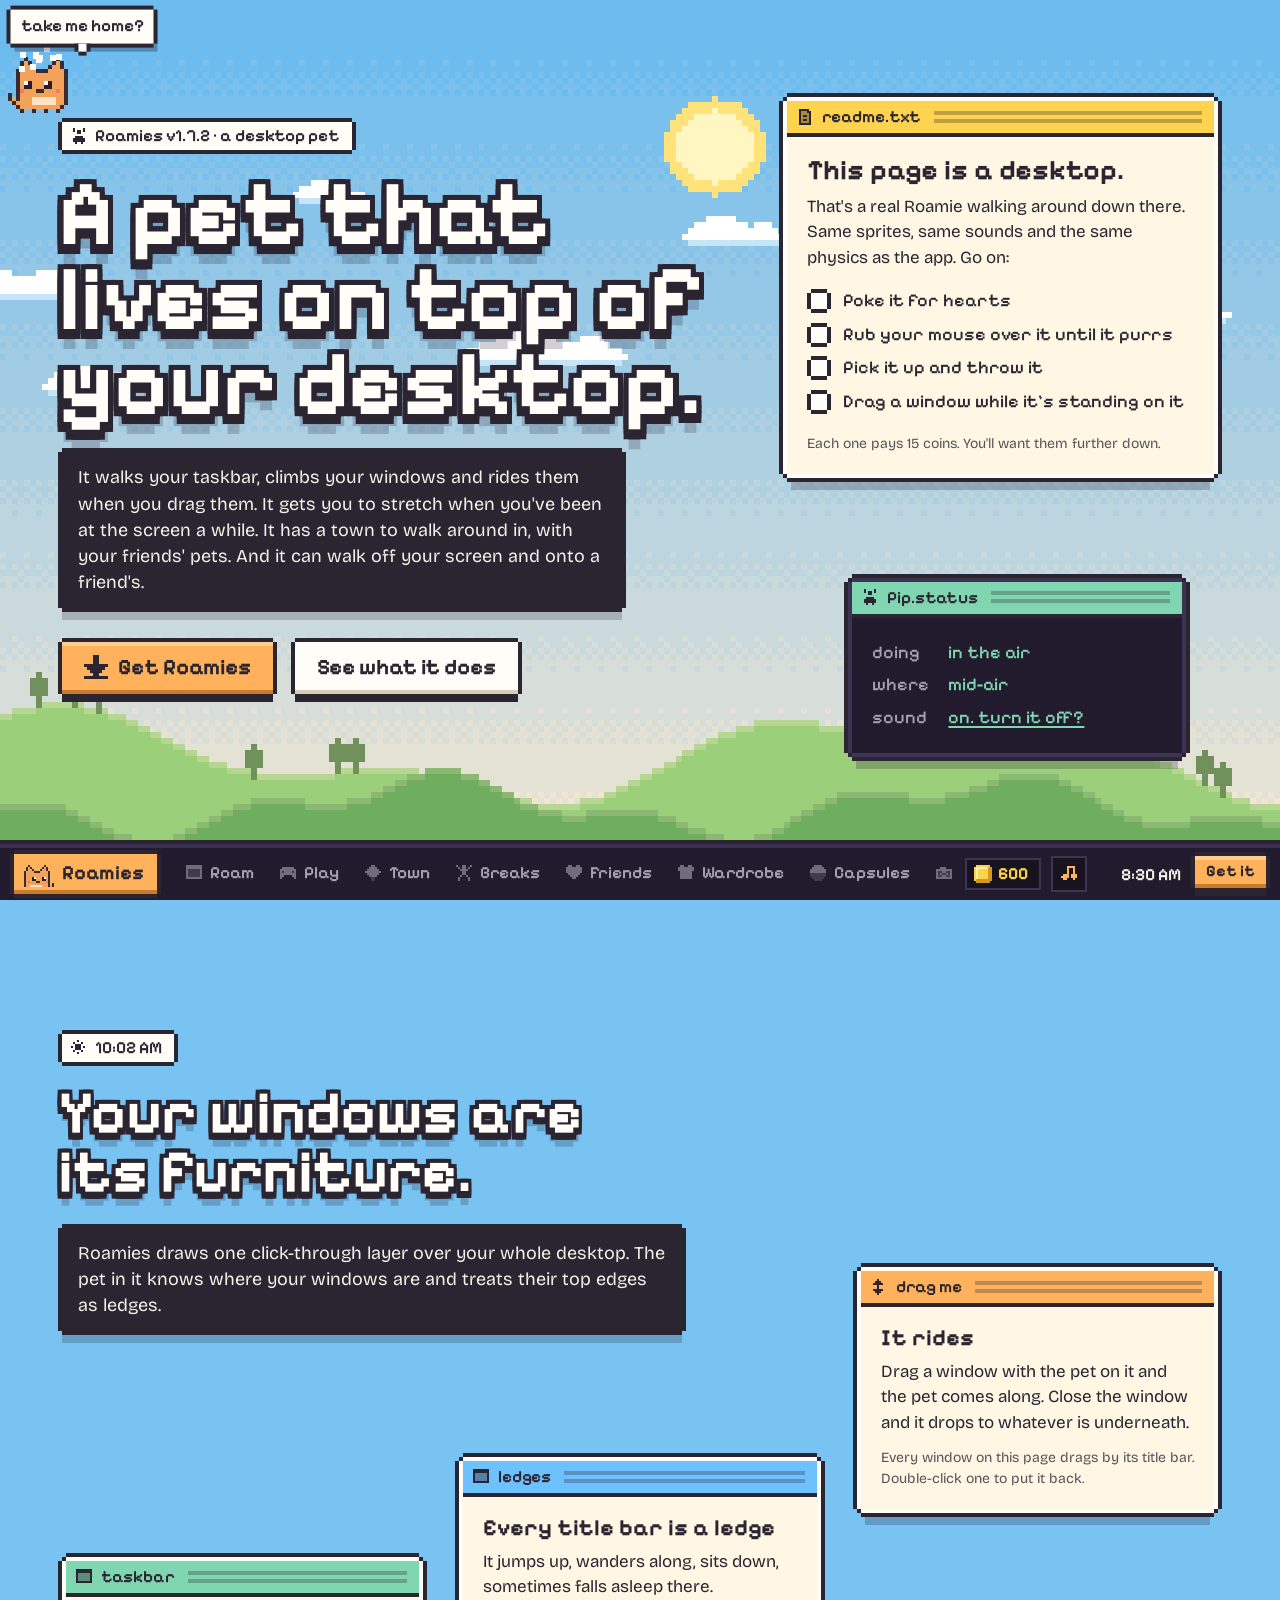
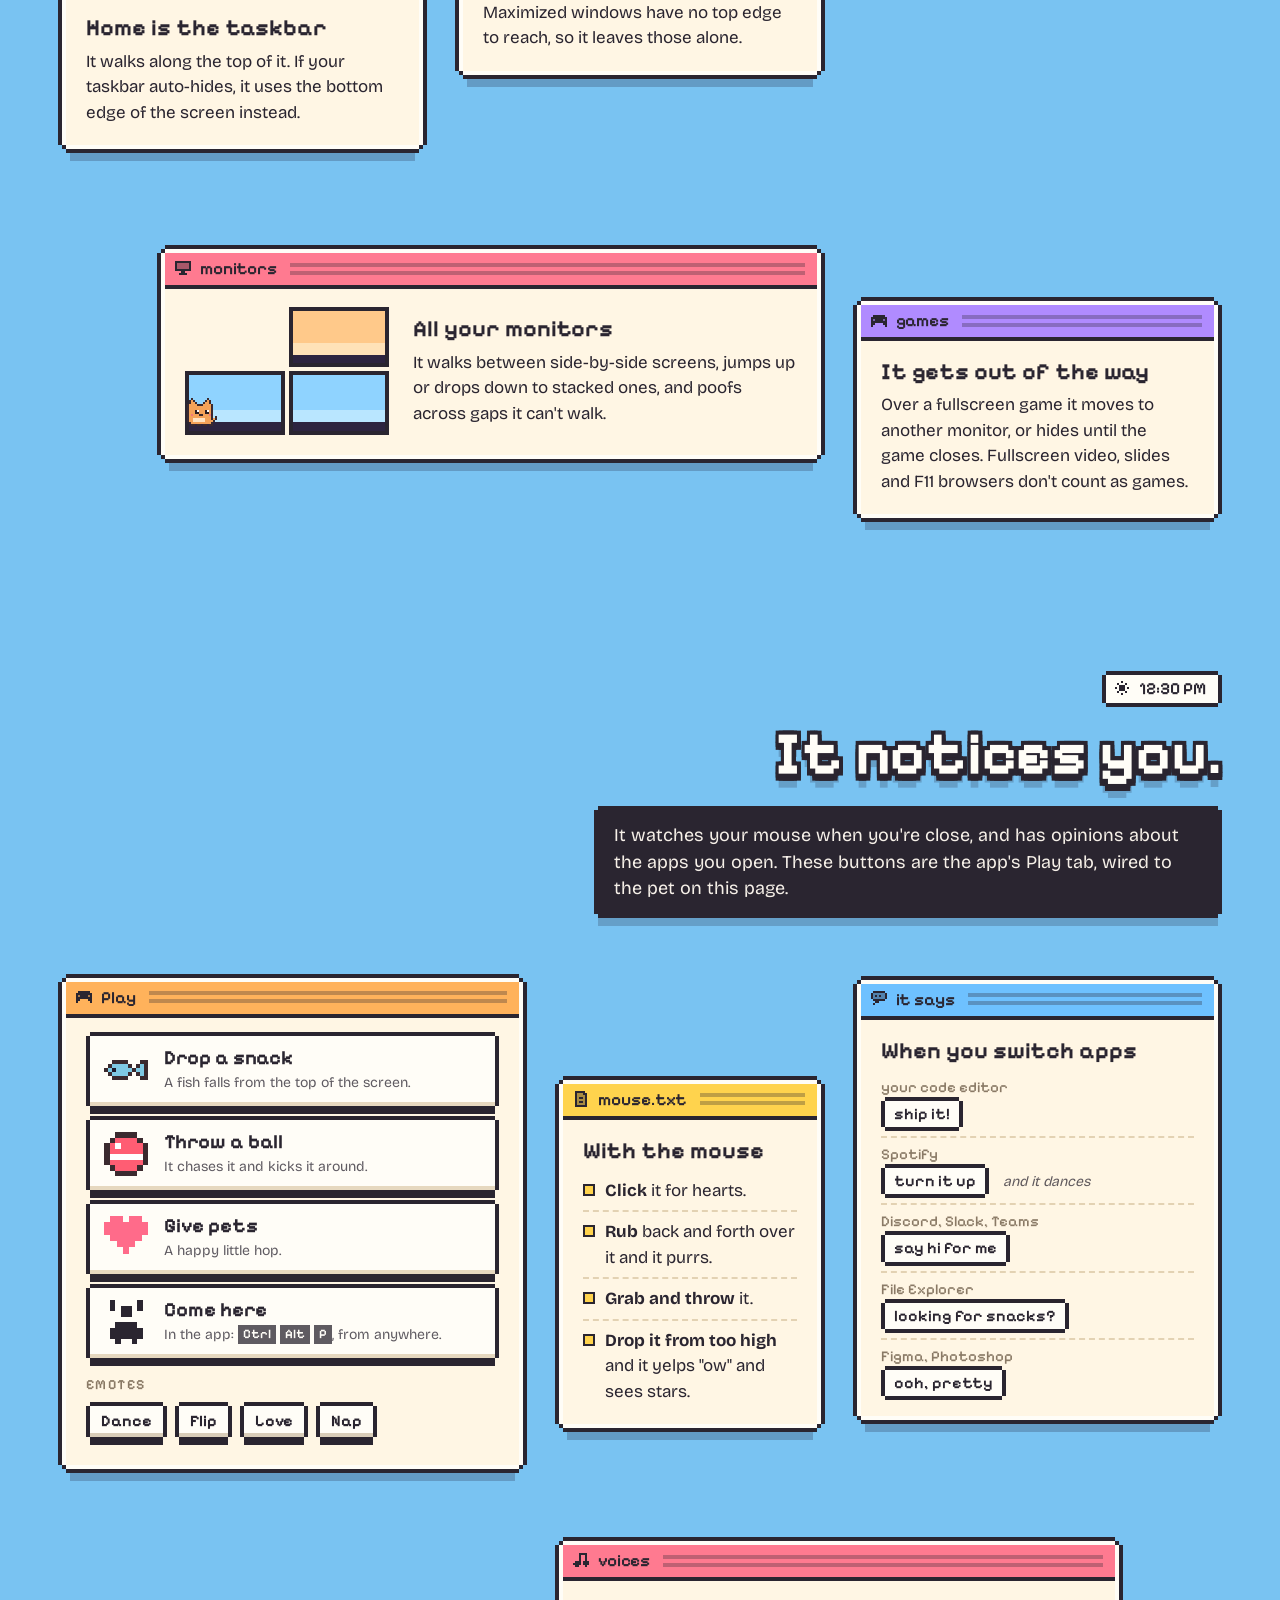
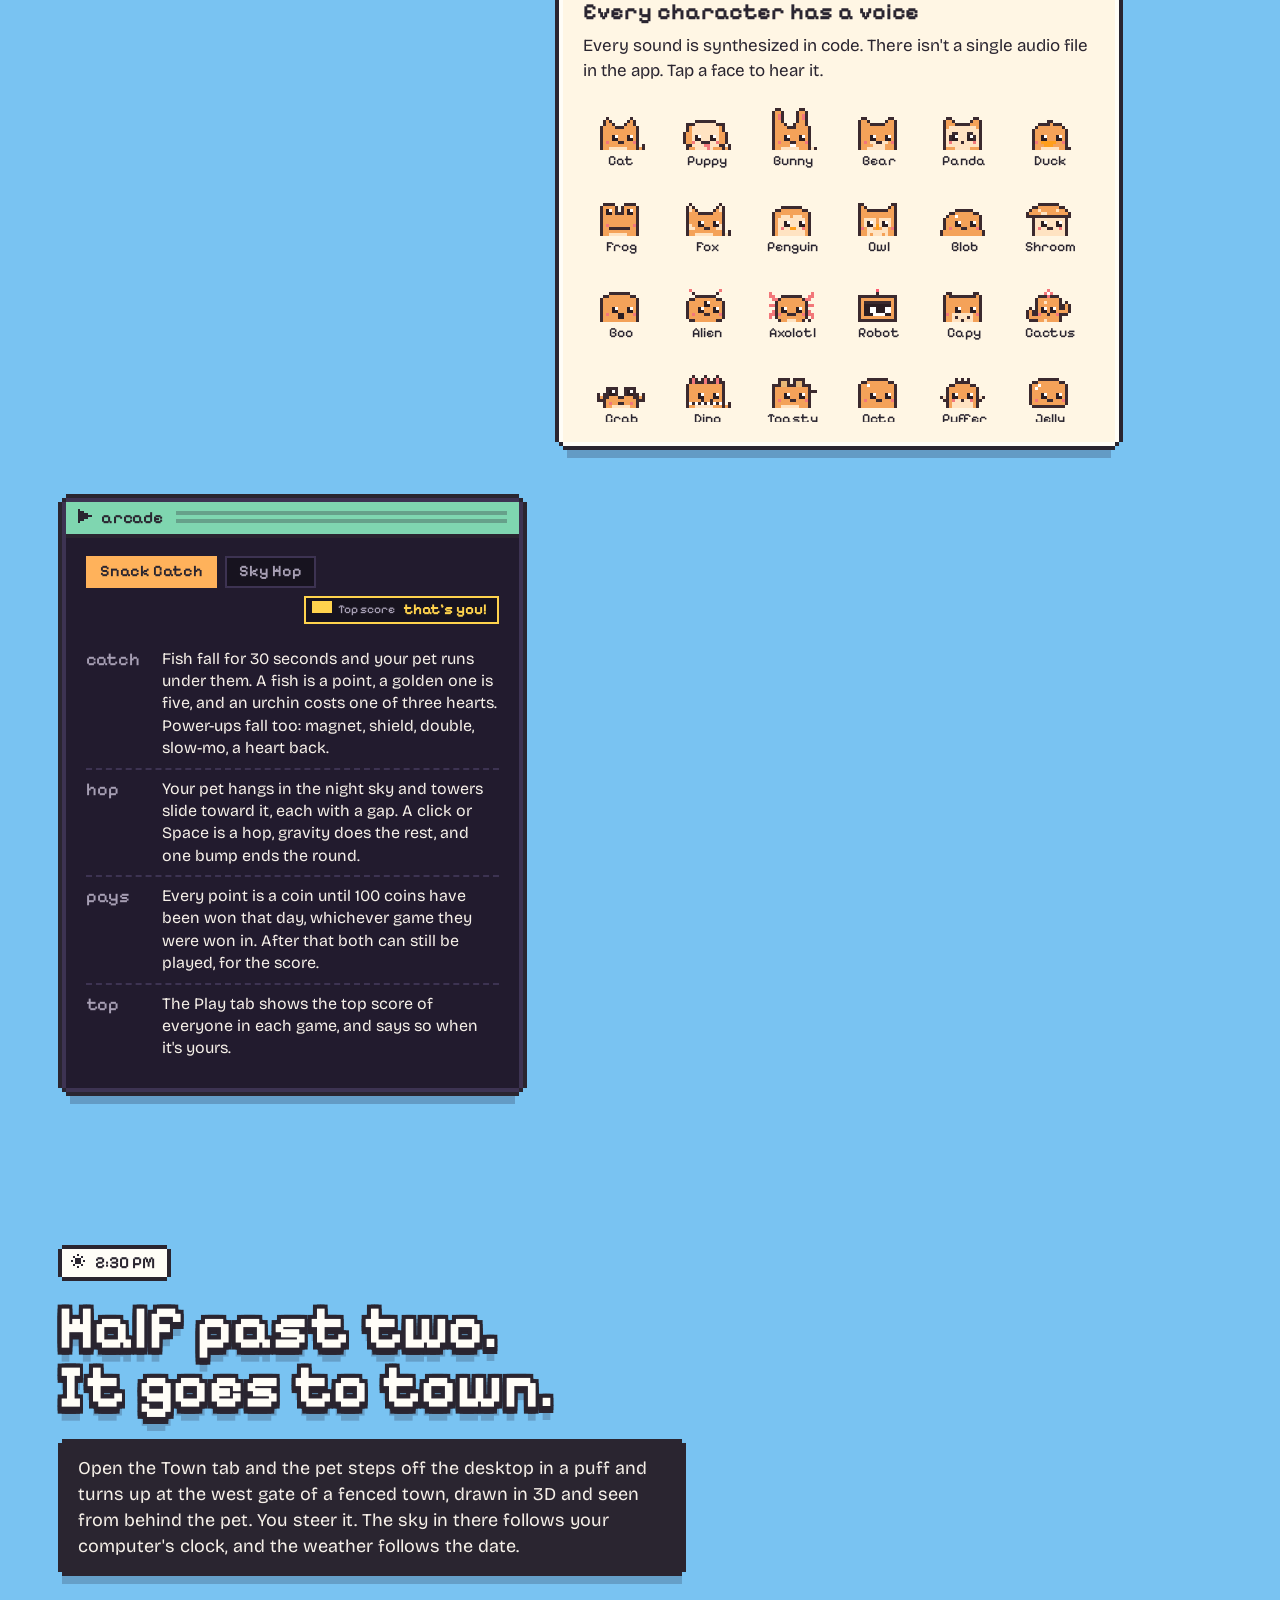
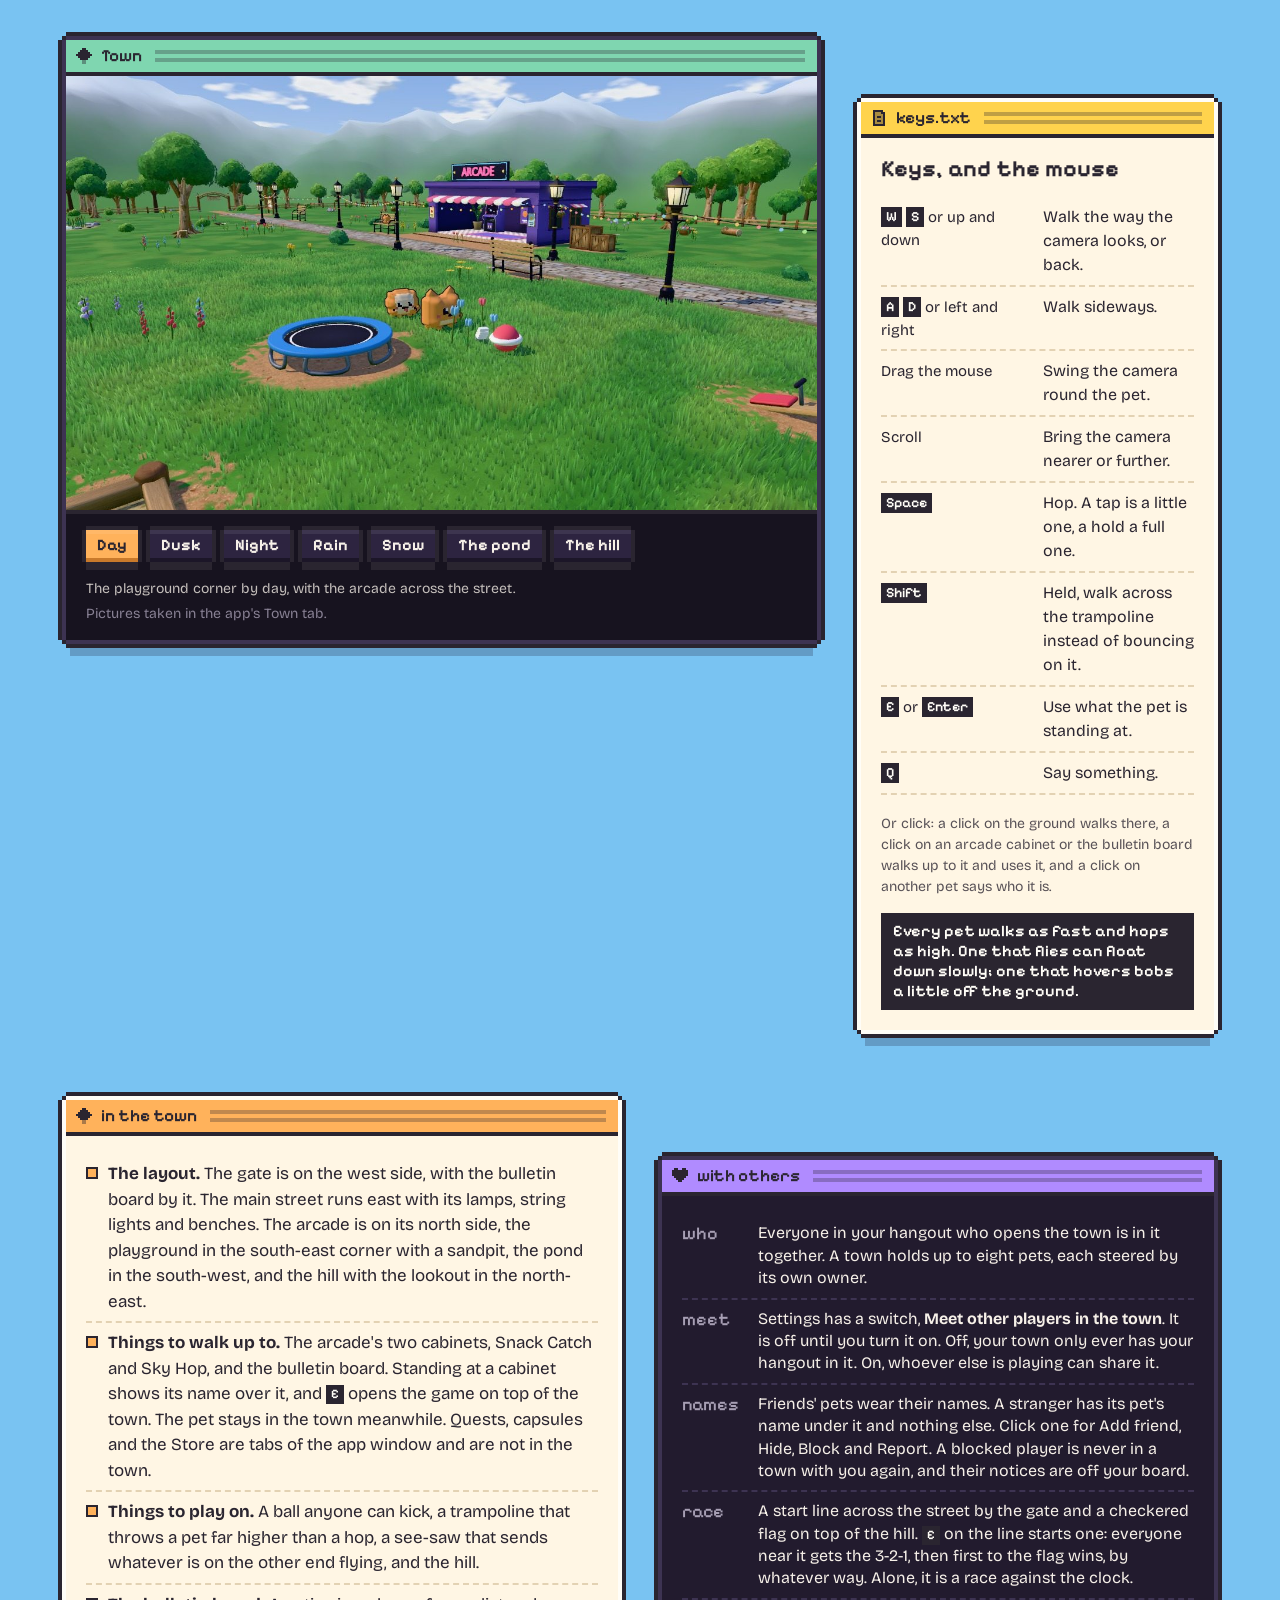
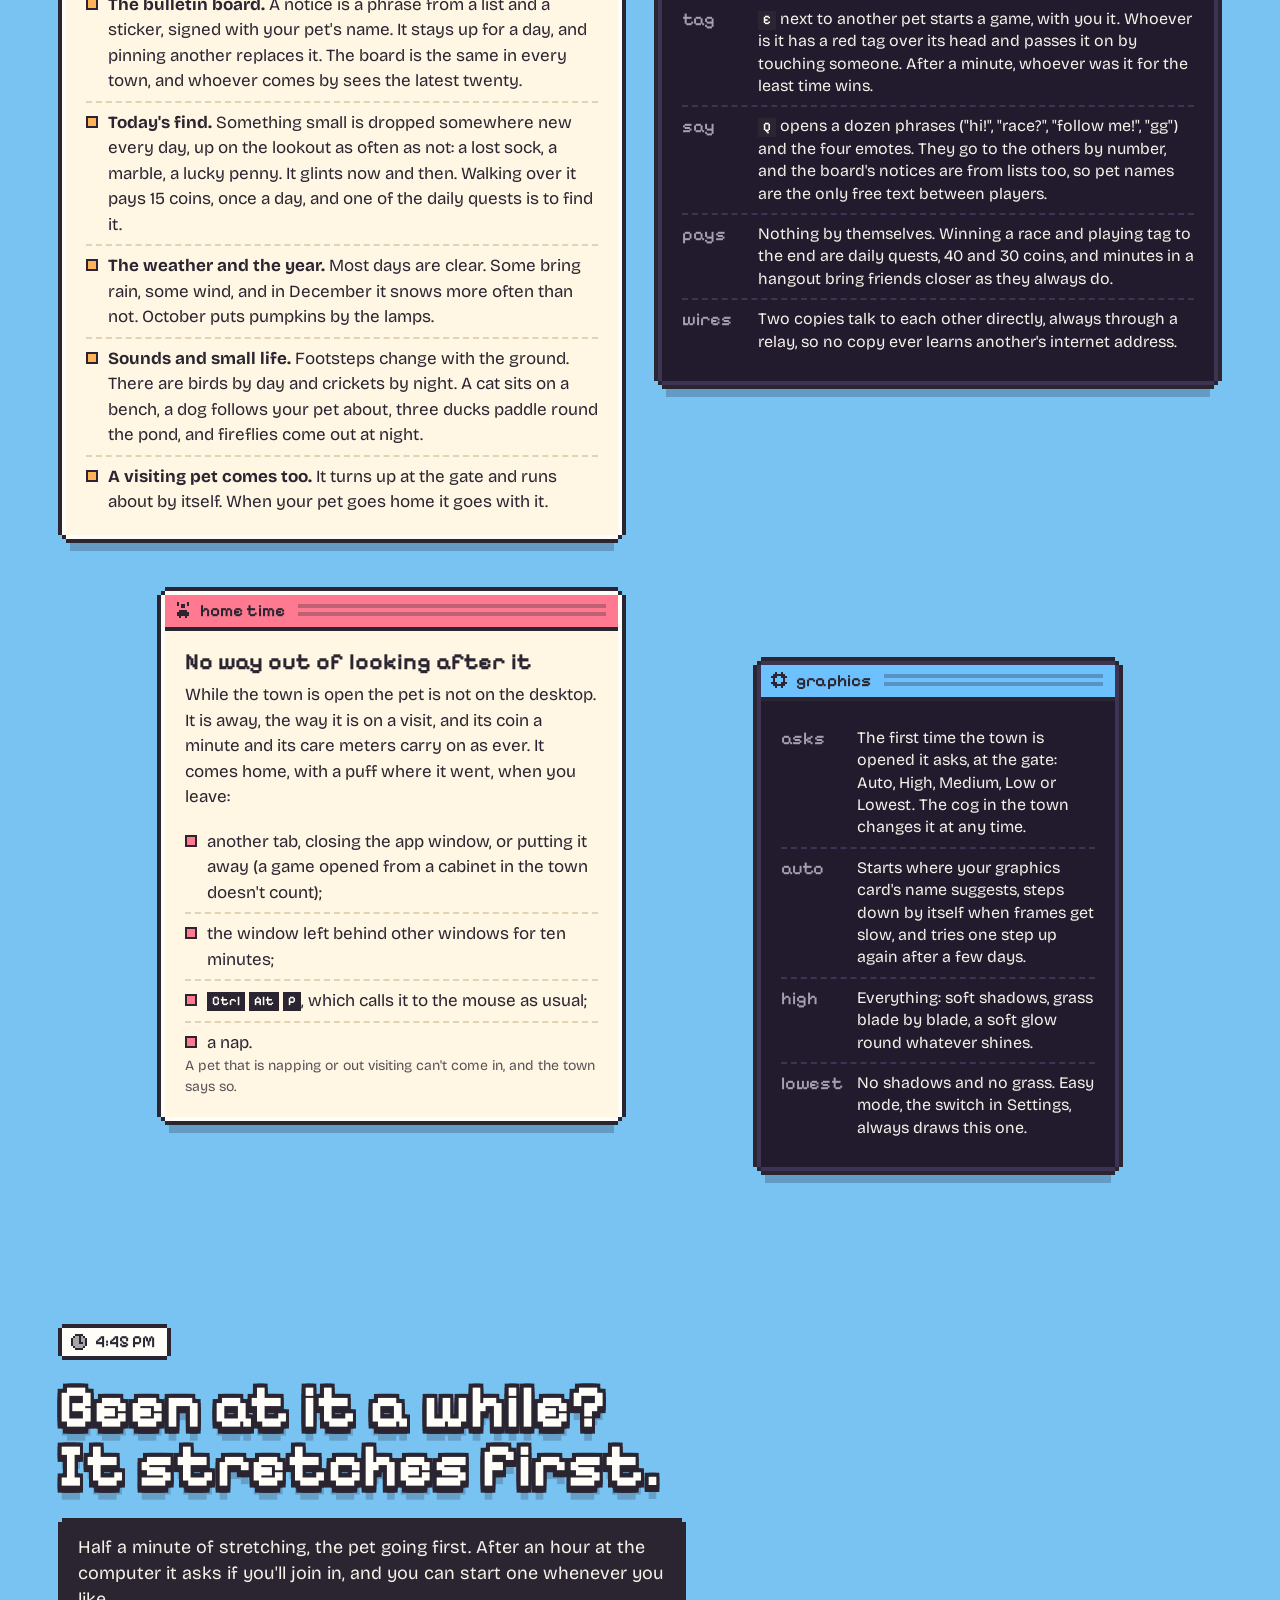
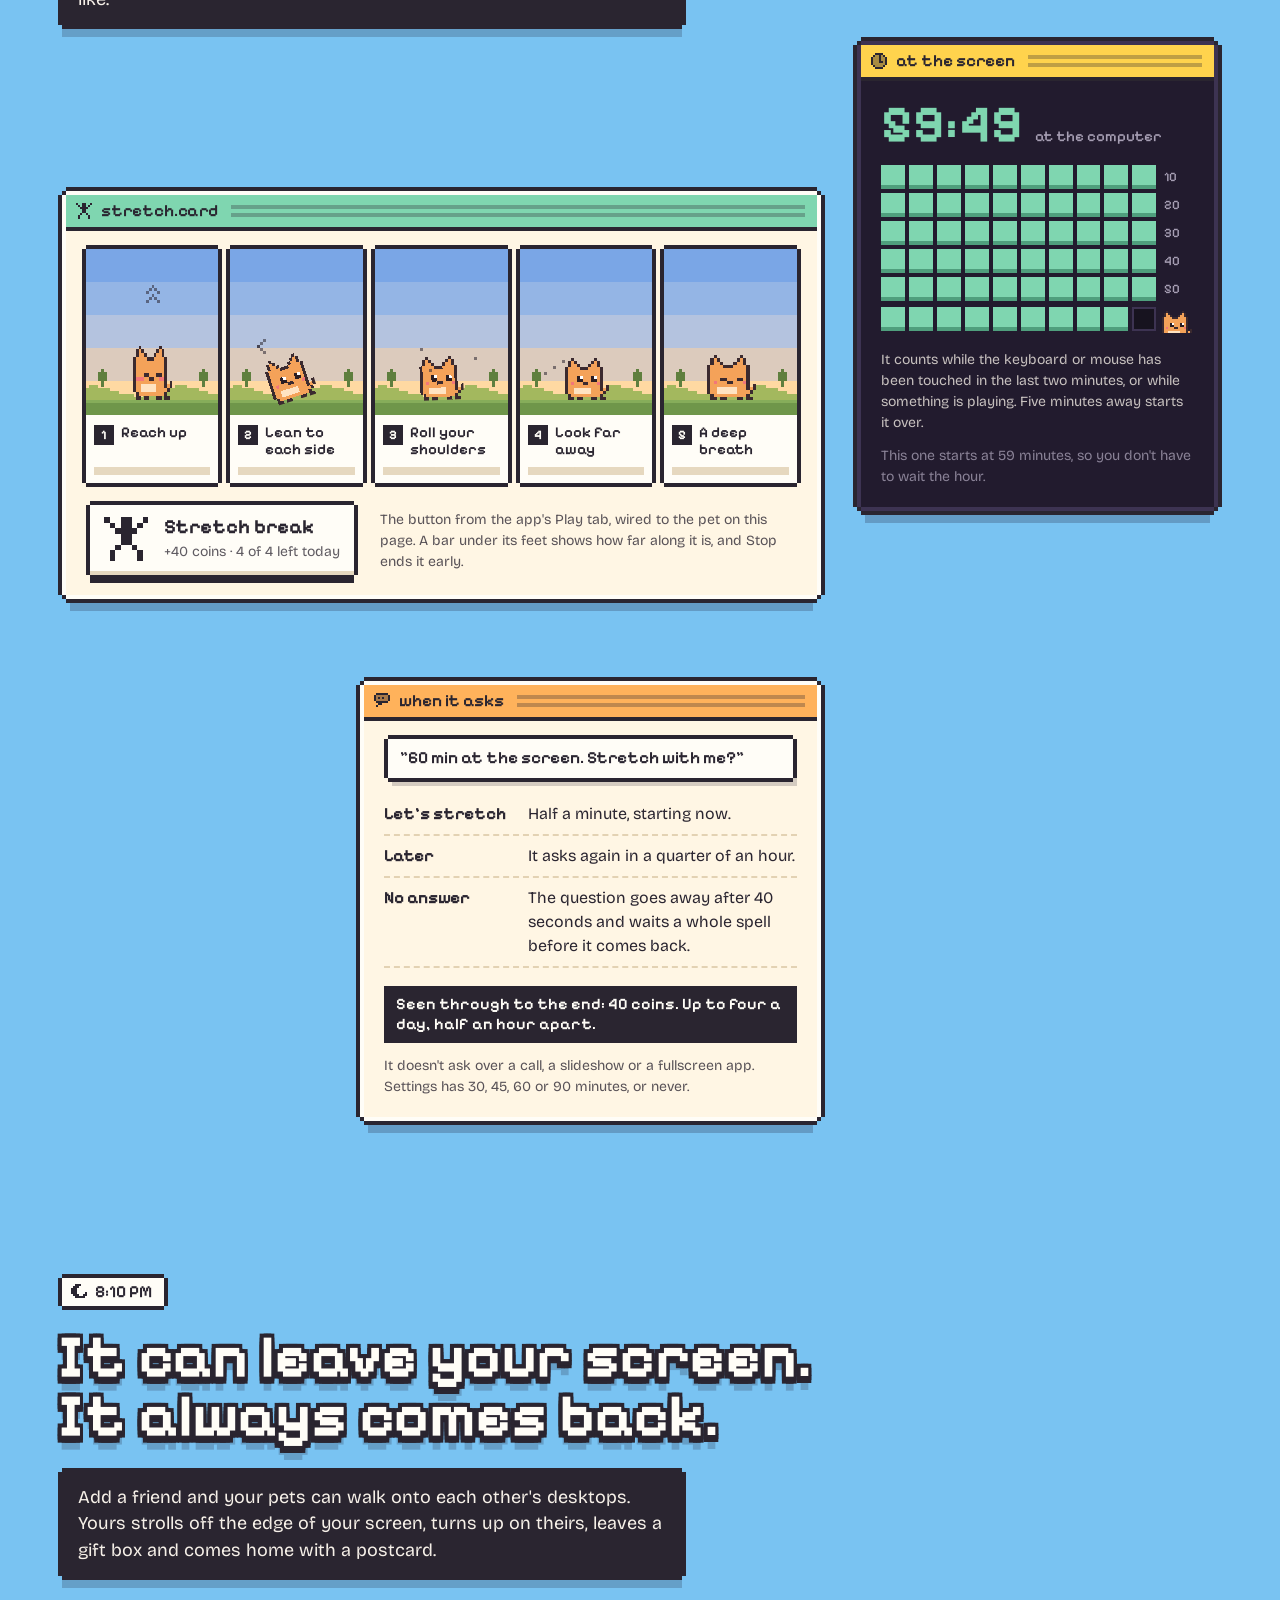
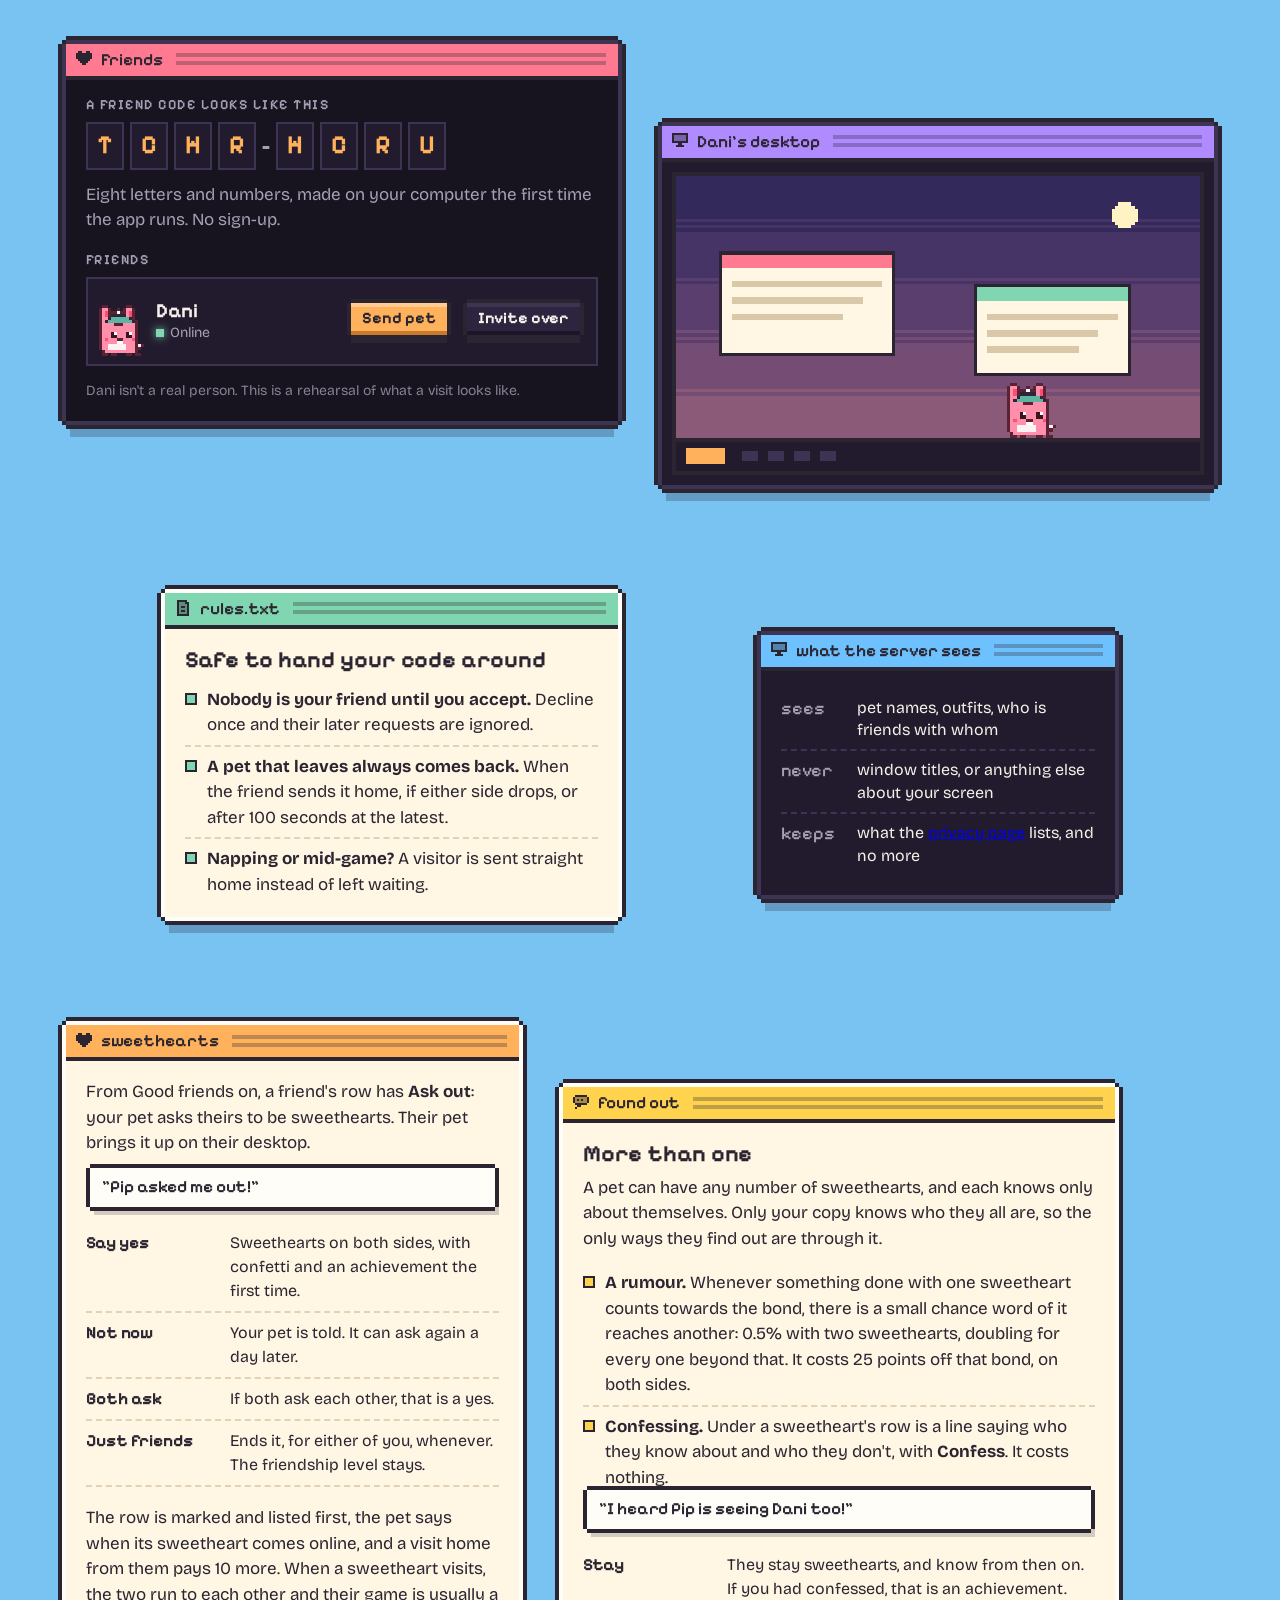
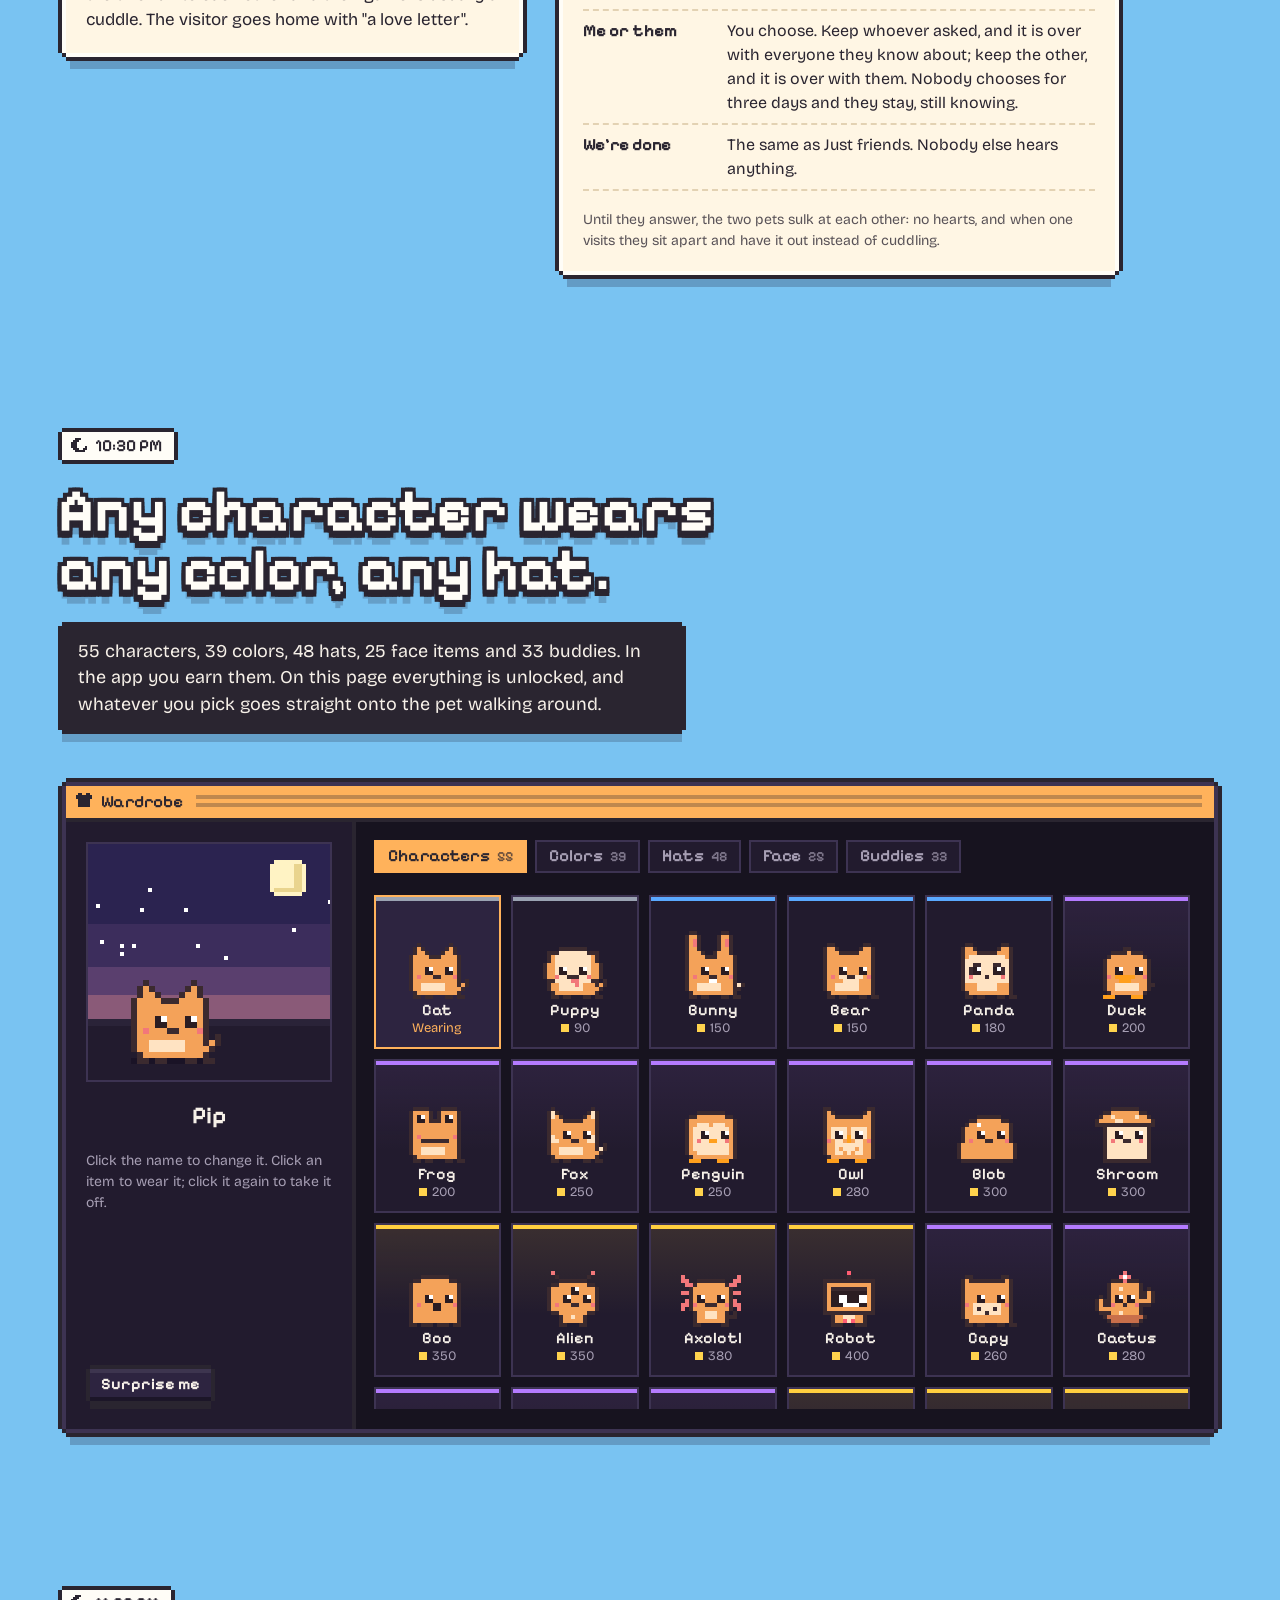
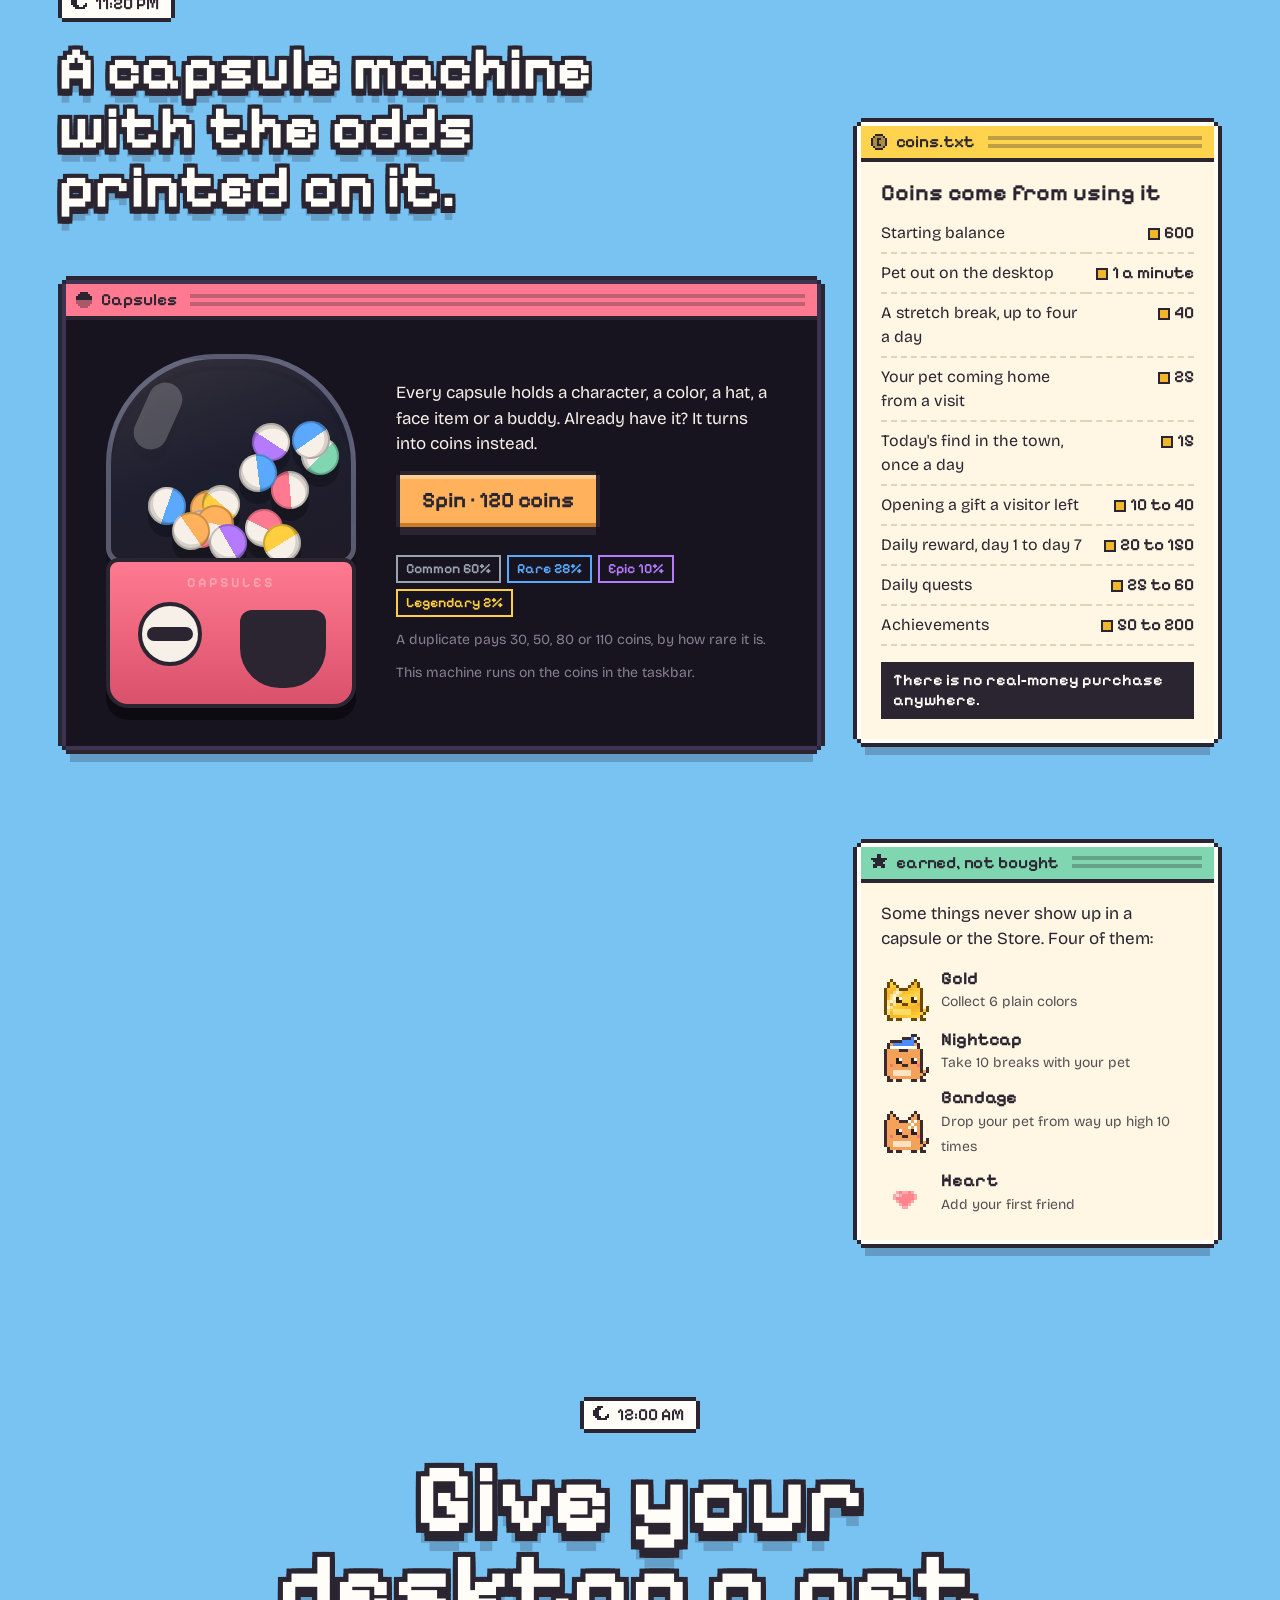
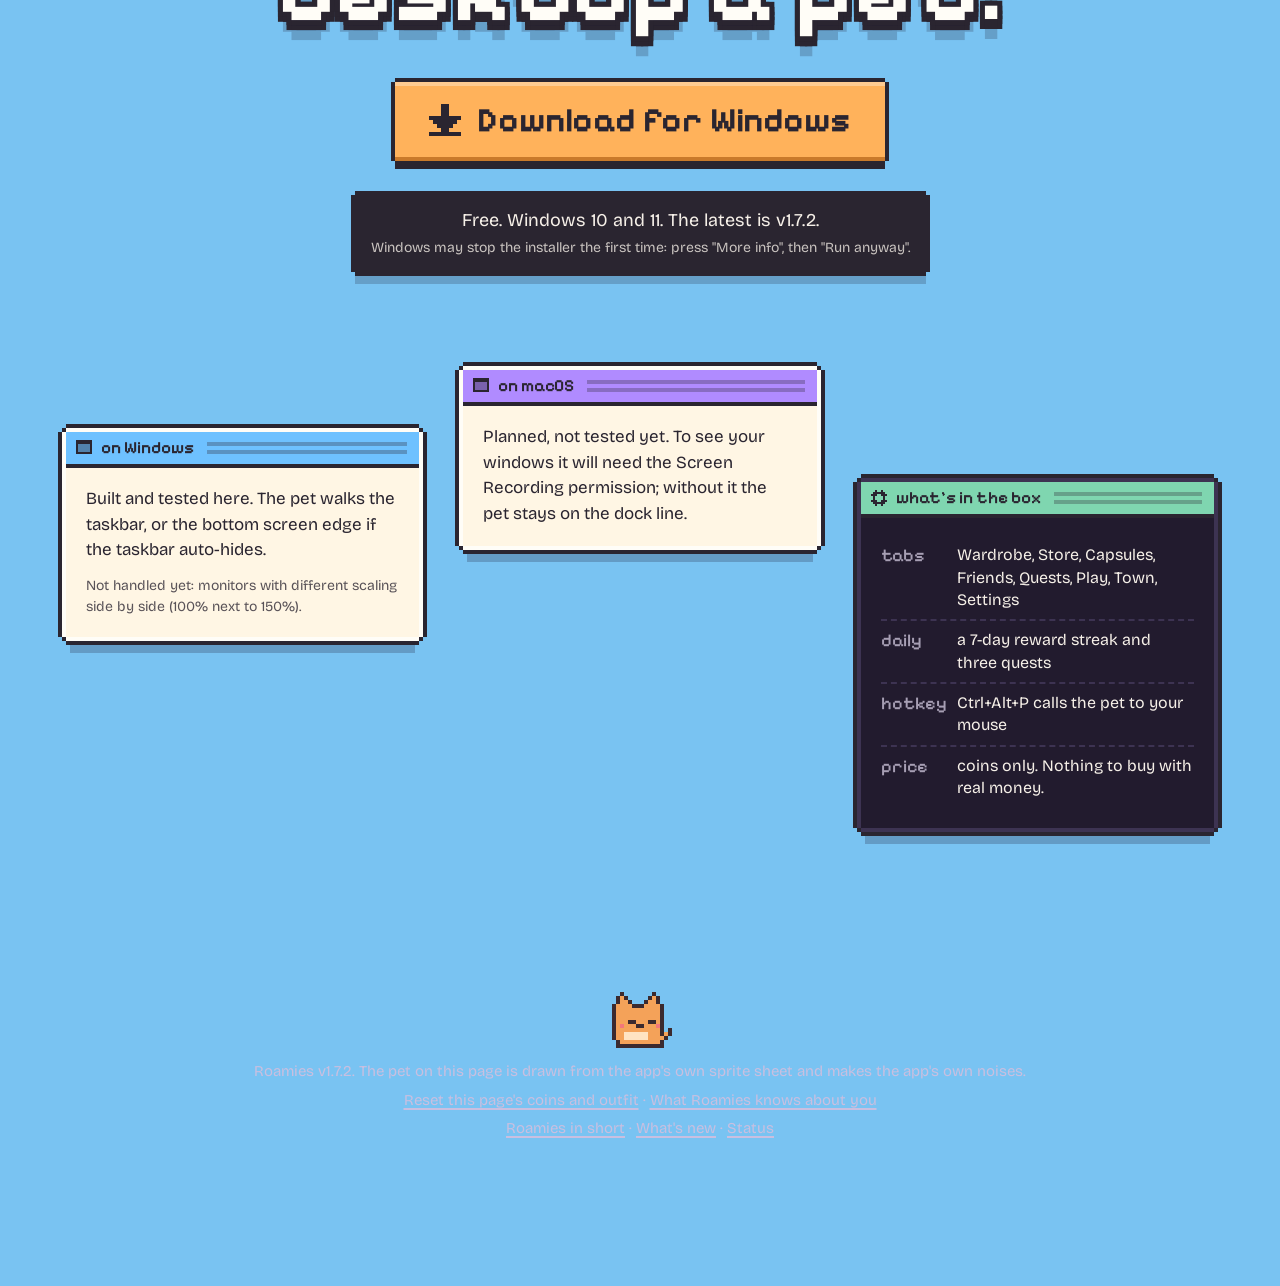
==== commit 3672aa78: "1.7.2 on the page" ====
--- a/index.html
+++ b/index.html
@@ -37,7 +37,7 @@
   <!-- ============ 8:30 AM · hero ============ -->
   <section class="scene hero" id="top" data-hour="8.5">
     <div class="hero-copy">
-      <p class="stamp"><canvas class="ico" data-ico="paw"></canvas><span>Roamies <span data-version>v1.7.1</span> · a desktop pet</span></p>
+      <p class="stamp"><canvas class="ico" data-ico="paw"></canvas><span>Roamies <span data-version>v1.7.2</span> · a desktop pet</span></p>
       <h1 class="sky-type">A pet that lives on top of your desktop.</h1>
       <p class="caption">It walks your taskbar, climbs your windows and rides them when you drag them. It gets you to stretch when you've been at the screen a while. It has a town to walk around in, with your friends' pets. And it can walk off your screen and onto a friend's.</p>
       <div class="cta-row">
@@ -566,7 +566,7 @@
     <div class="cta-row center">
       <a class="btn huge" id="download" href="https://github.com/userlaws/roamies/releases/latest/download/Roamies-Setup.exe" data-snd="click"><canvas class="ico" data-ico="down"></canvas><span id="downloadLabel">Download for Windows</span></a>
     </div>
-    <p class="caption center" id="downloadNote">Free. Windows 10 and 11. The latest is <span data-version>v1.7.1</span>.</p>
+    <p class="caption center" id="downloadNote">Free. Windows 10 and 11. The latest is <span data-version>v1.7.2</span>.</p>
 
     <div class="scatter finale-grid">
       <article class="win w-a" data-perch="windows" data-title="windows" style="--bar: var(--sky)">
@@ -597,7 +597,7 @@
 
     <footer class="foot">
       <canvas id="footPet" width="16" height="23" aria-hidden="true"></canvas>
-      <p>Roamies <span data-version>v1.7.1</span>. The pet on this page is drawn from the app's own sprite sheet and makes the app's own noises.</p>
+      <p>Roamies <span data-version>v1.7.2</span>. The pet on this page is drawn from the app's own sprite sheet and makes the app's own noises.</p>
       <p><button class="linkish" id="resetSite" data-snd="click">Reset this page's coins and outfit</button> · <a class="linkish" href="privacy.html">What Roamies knows about you</a></p>
       <p><a class="linkish" href="info.html">Roamies in short</a> · <a class="linkish" href="changelog.html">What's new</a> · <a class="linkish" href="status.html">Status</a></p>
     </footer>
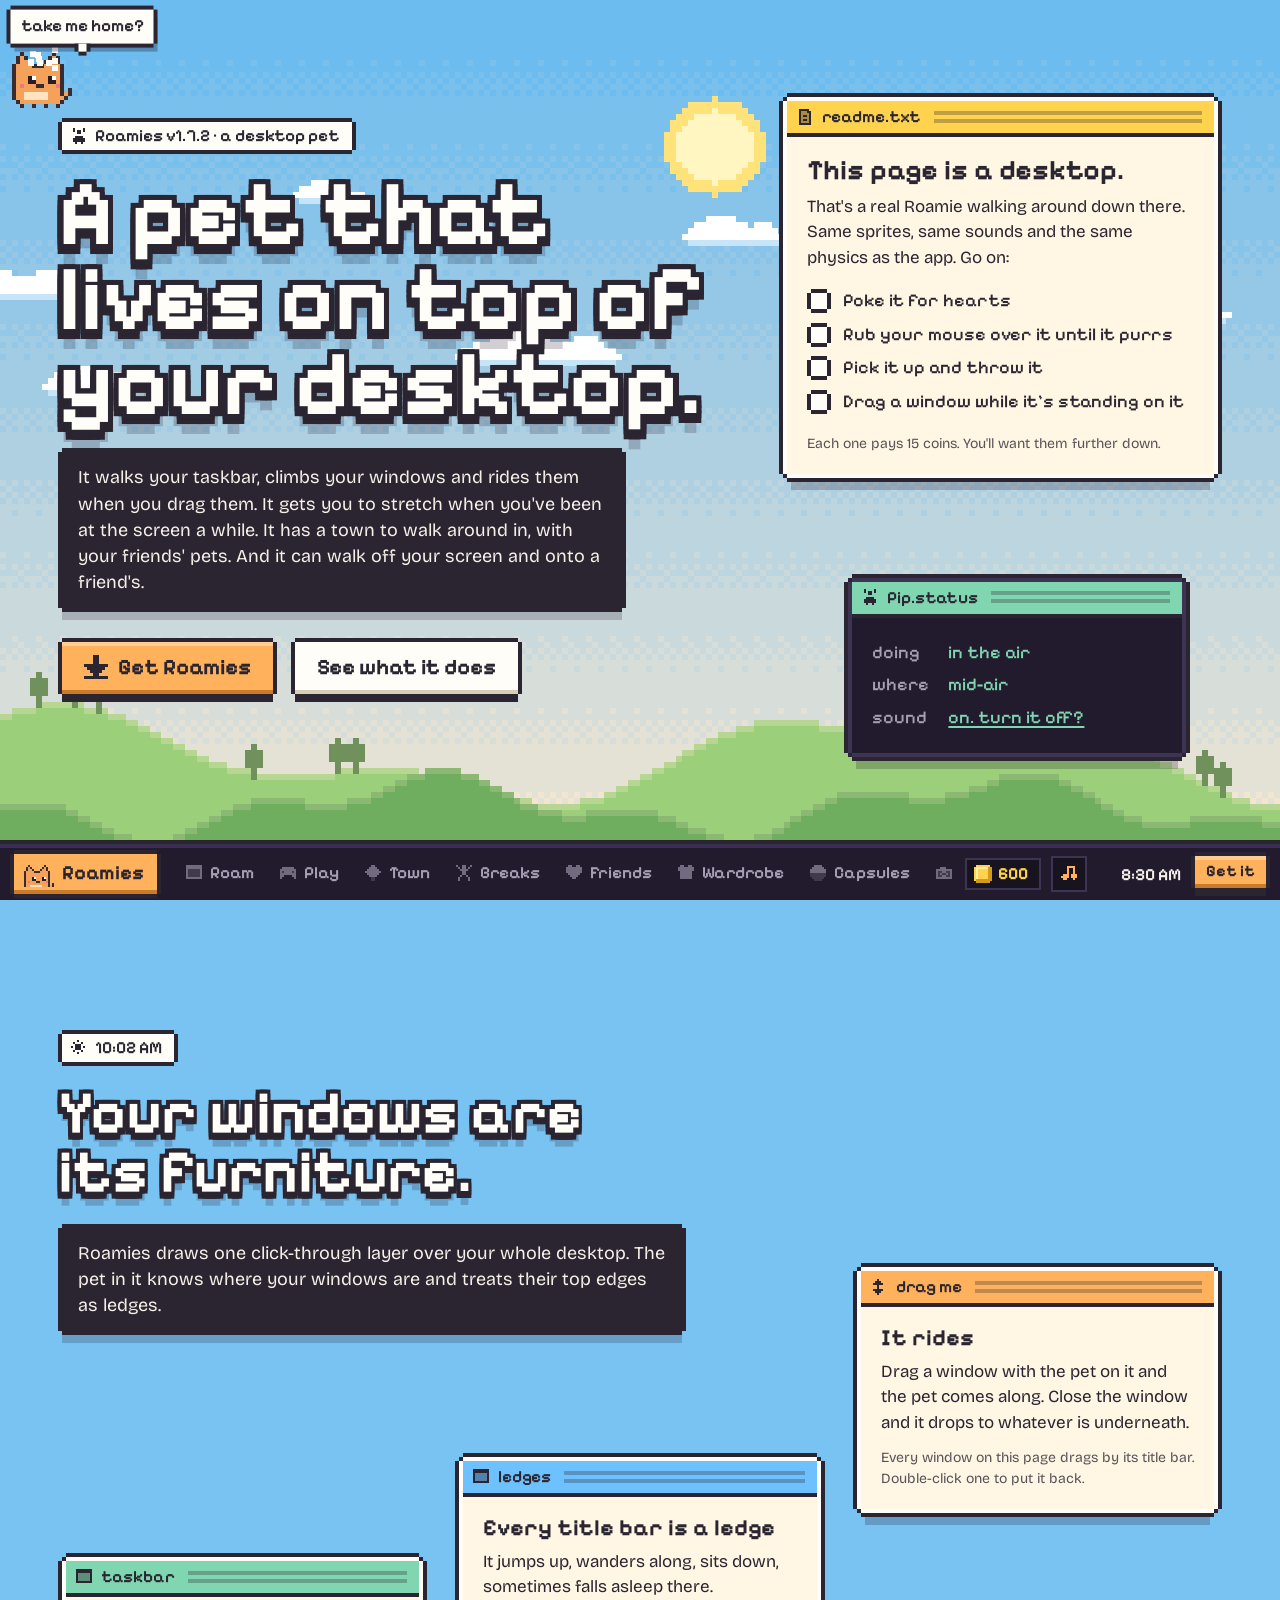
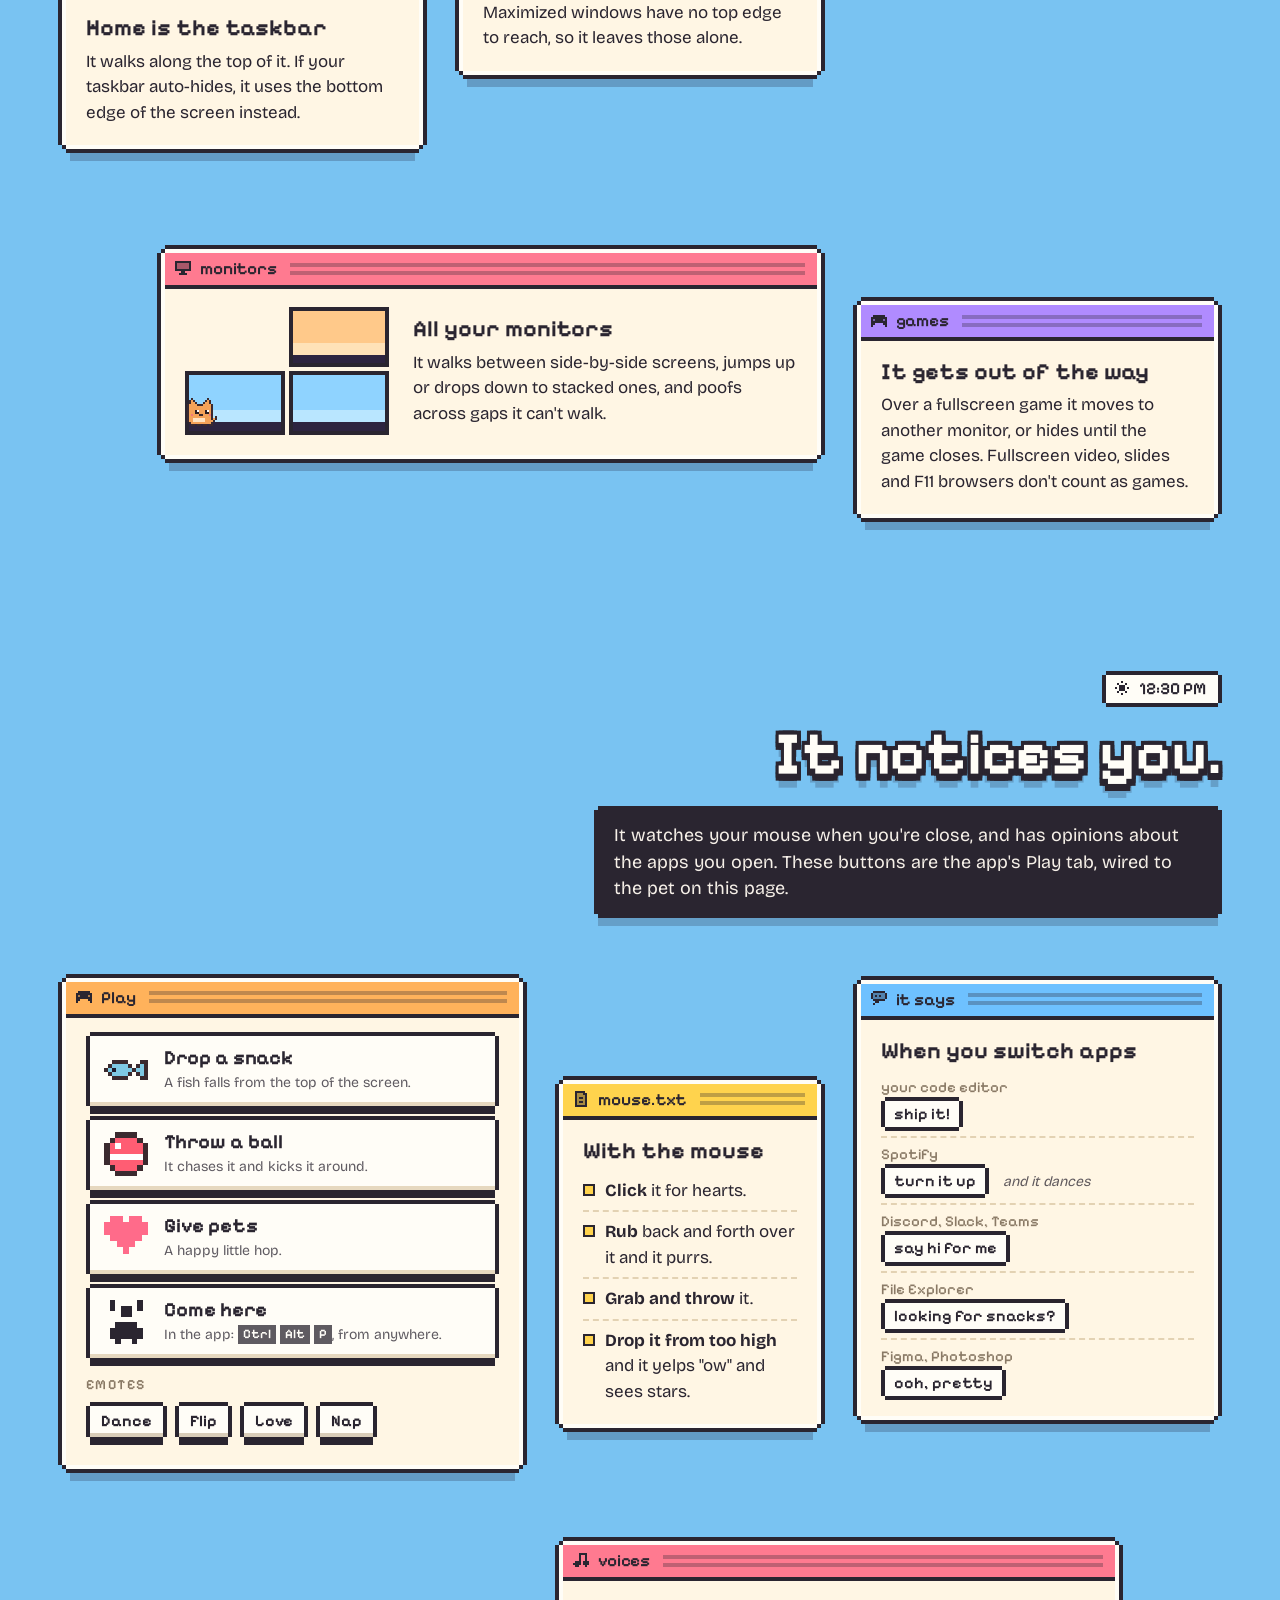
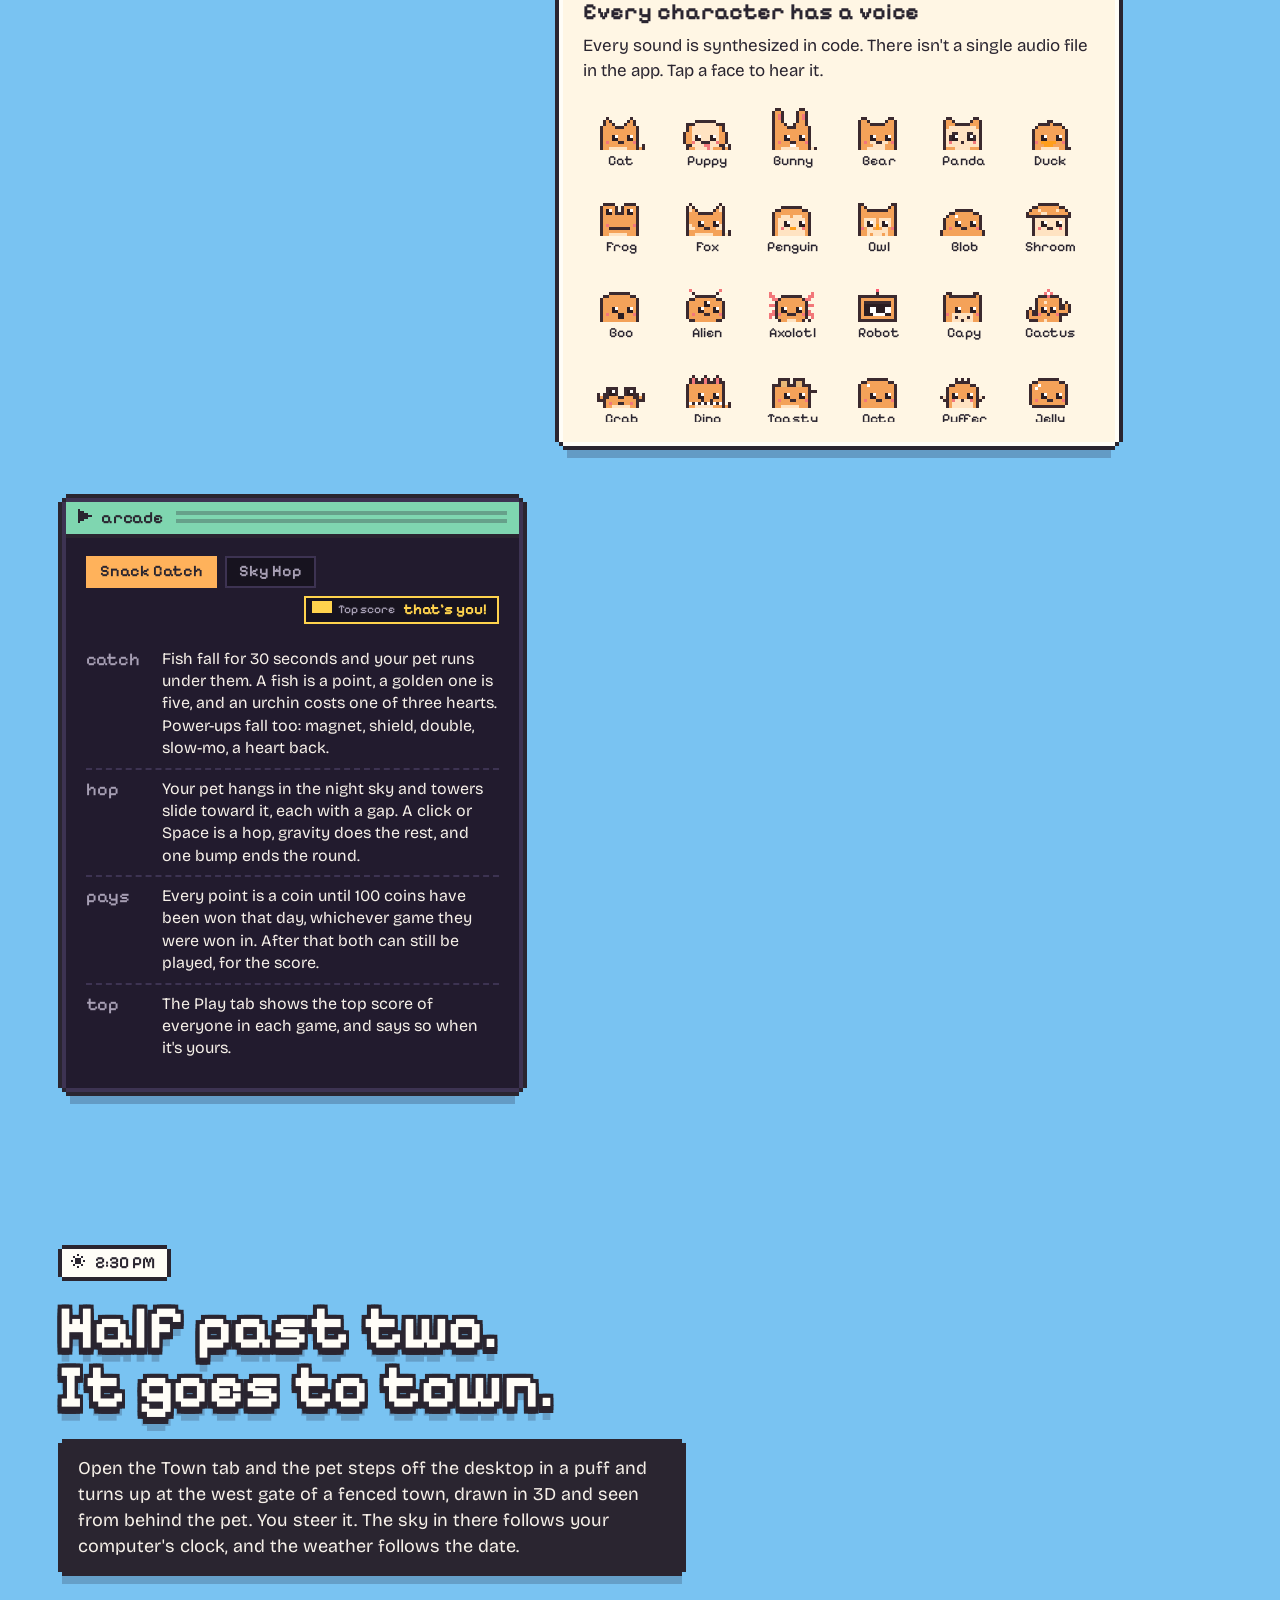
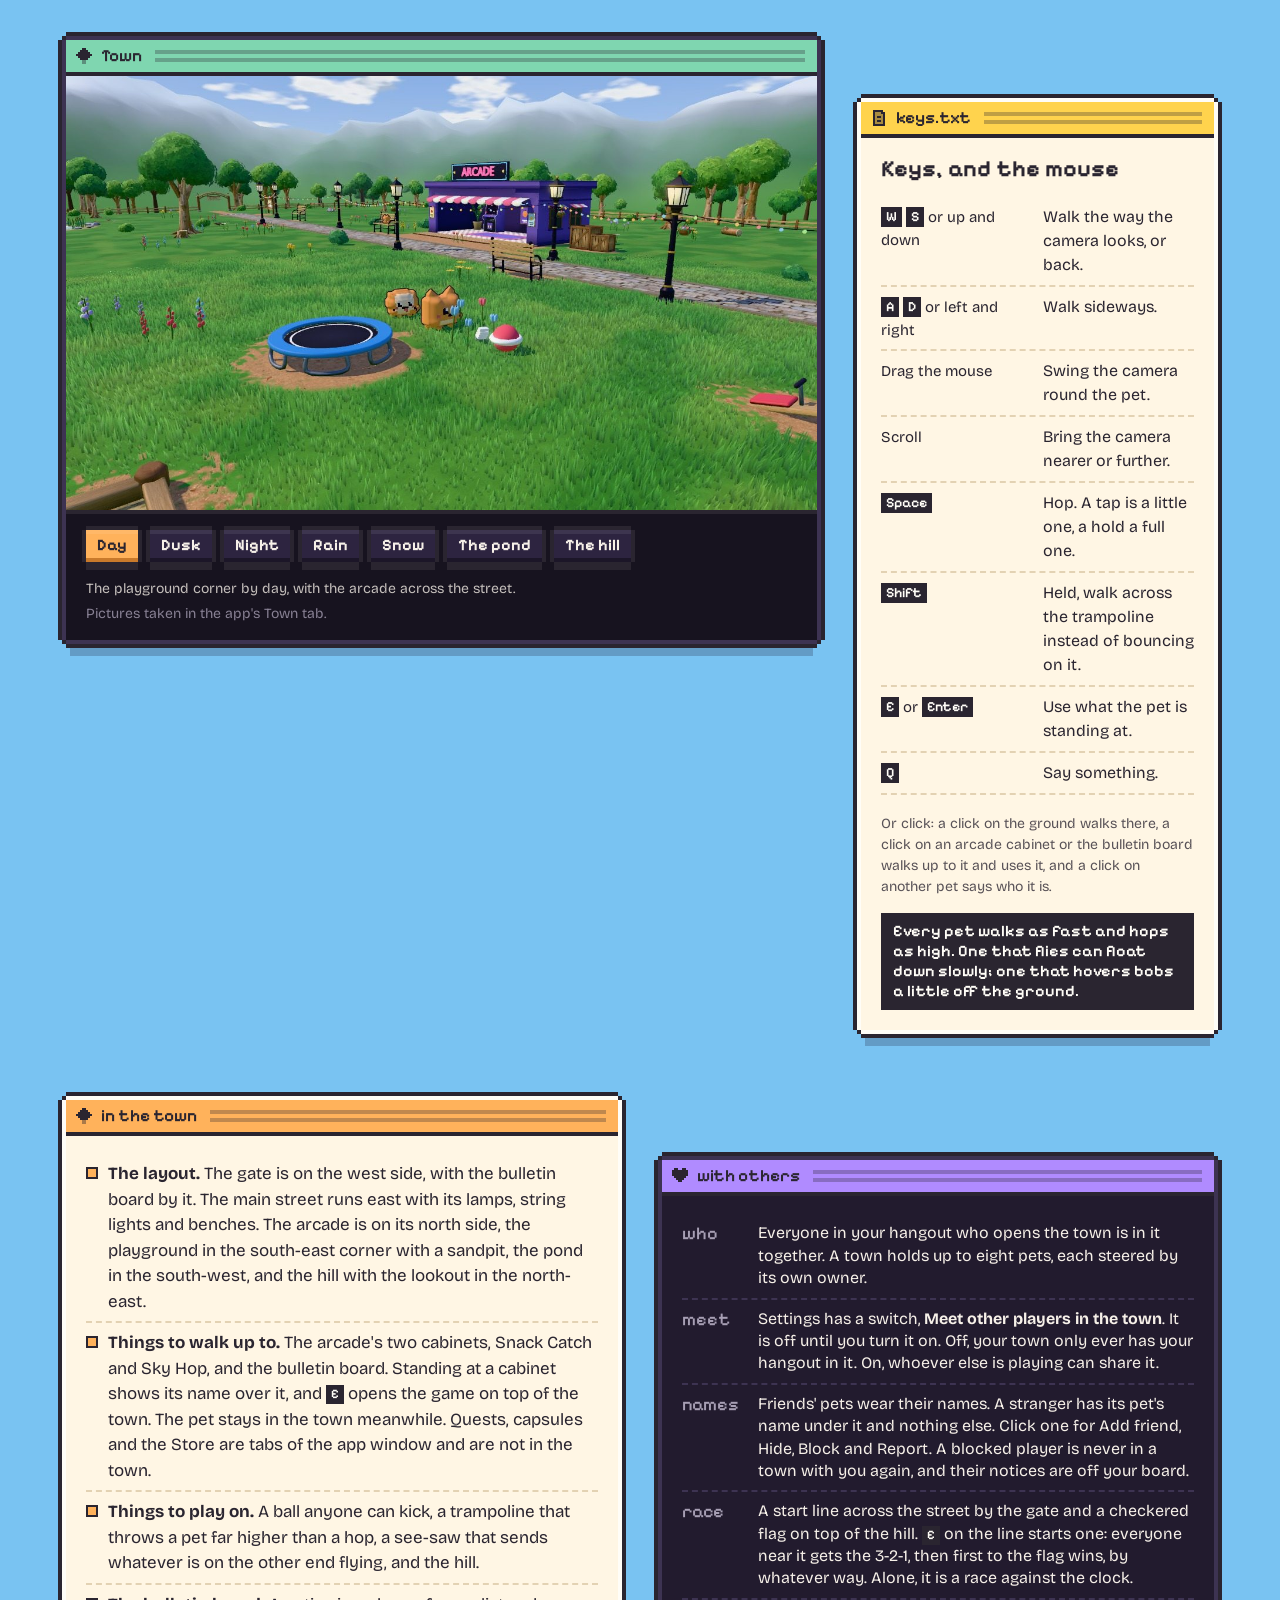
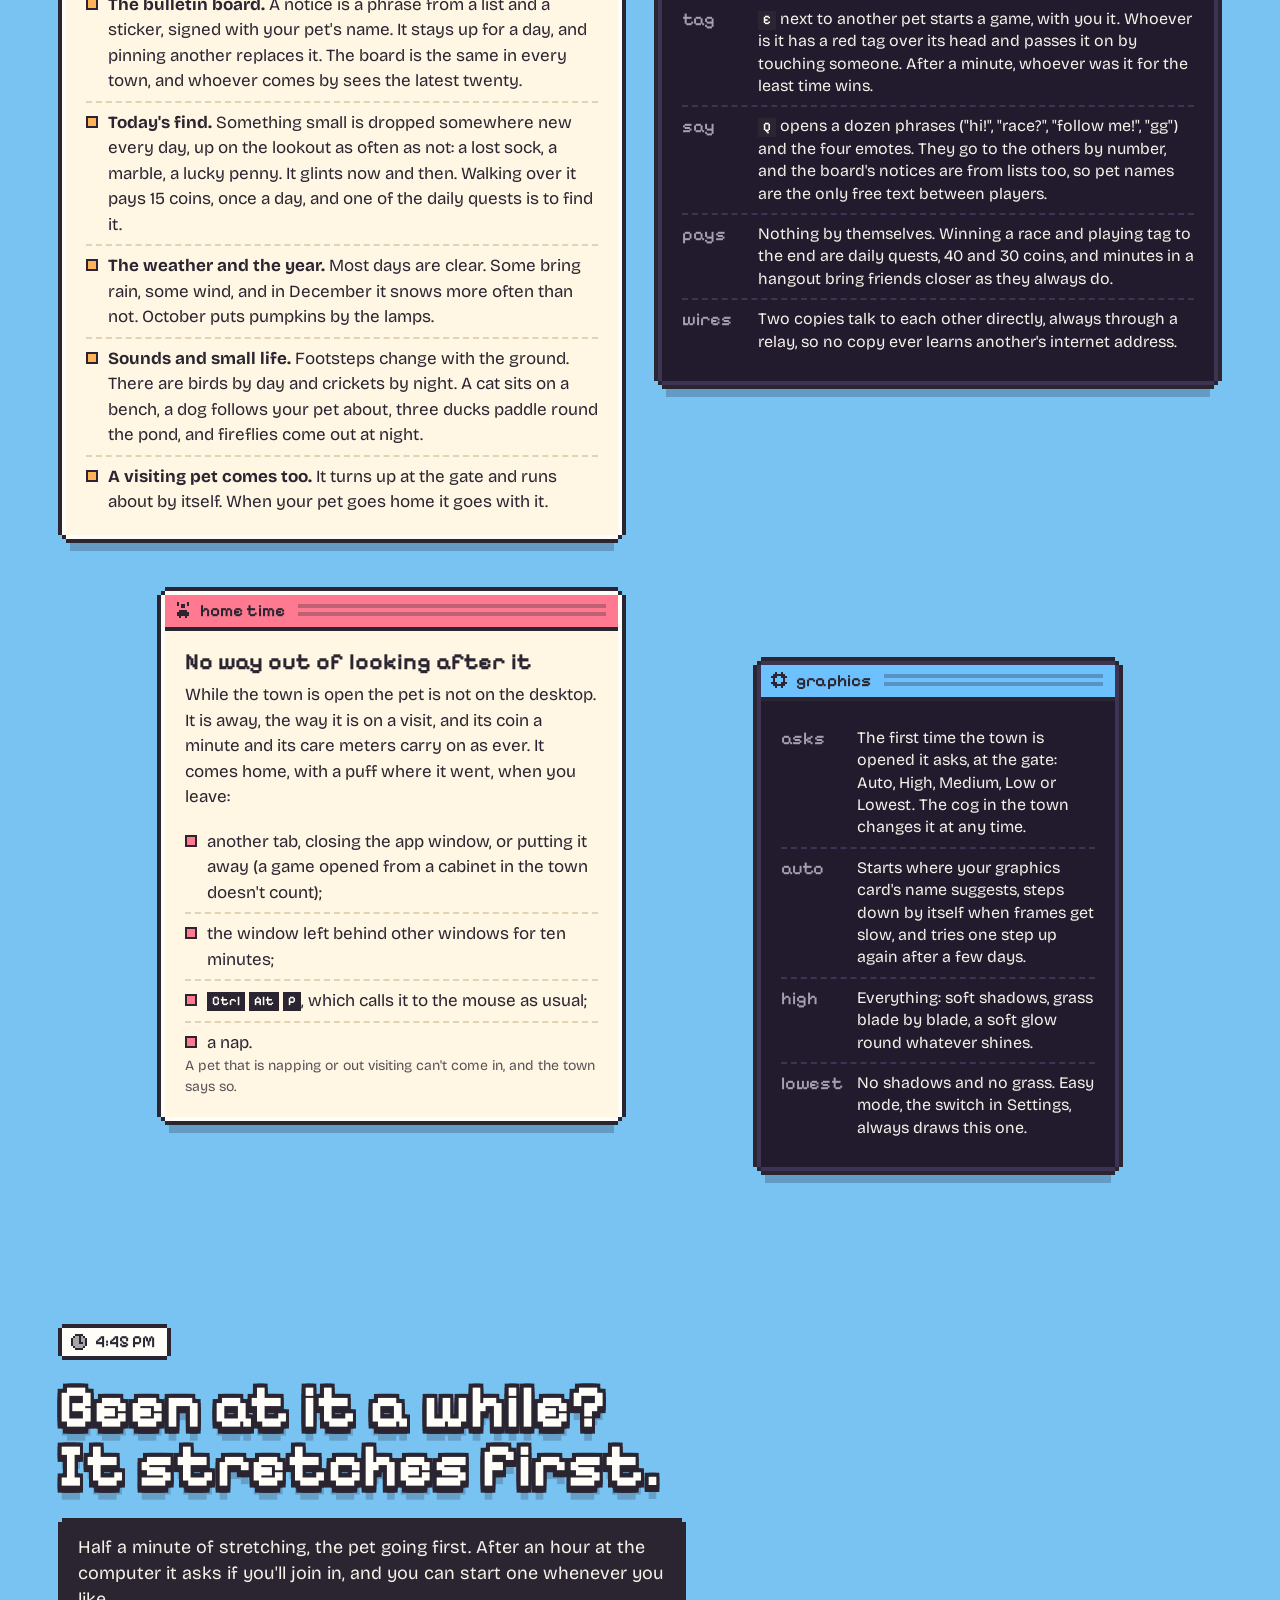
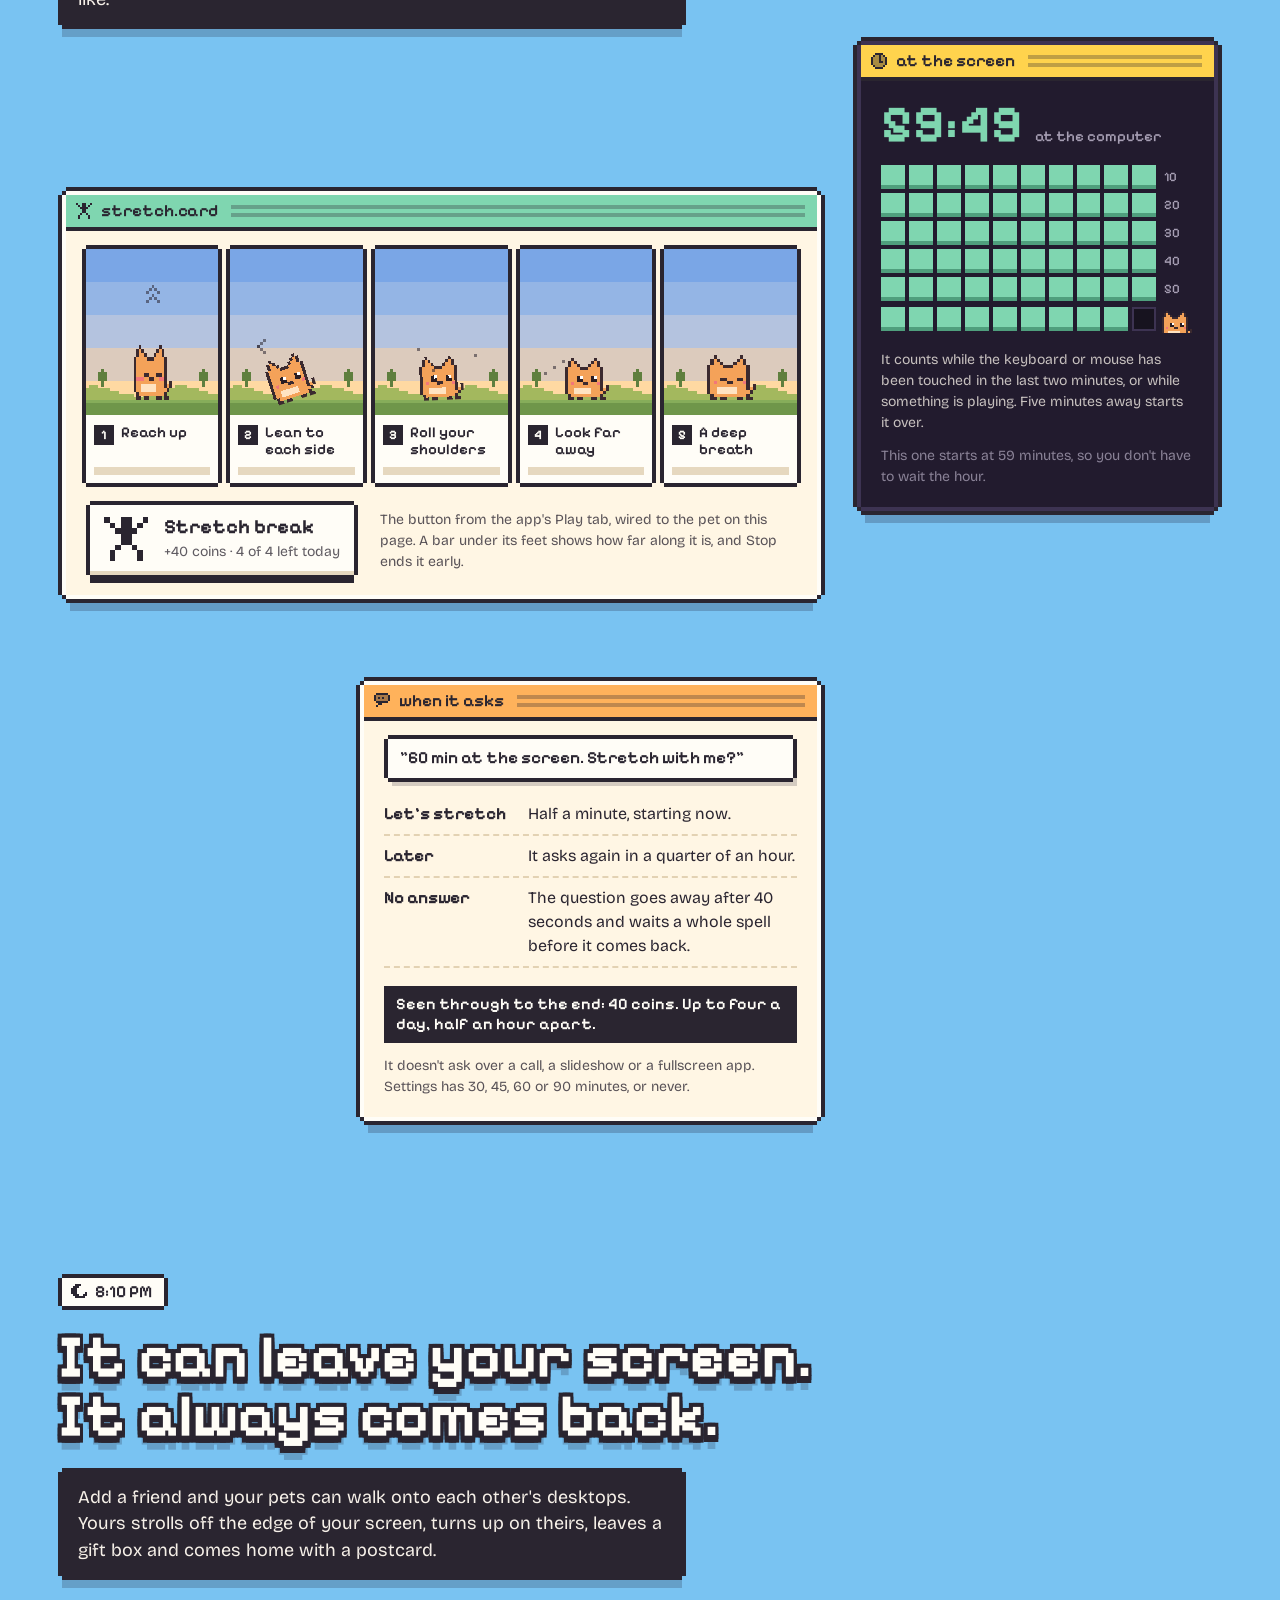
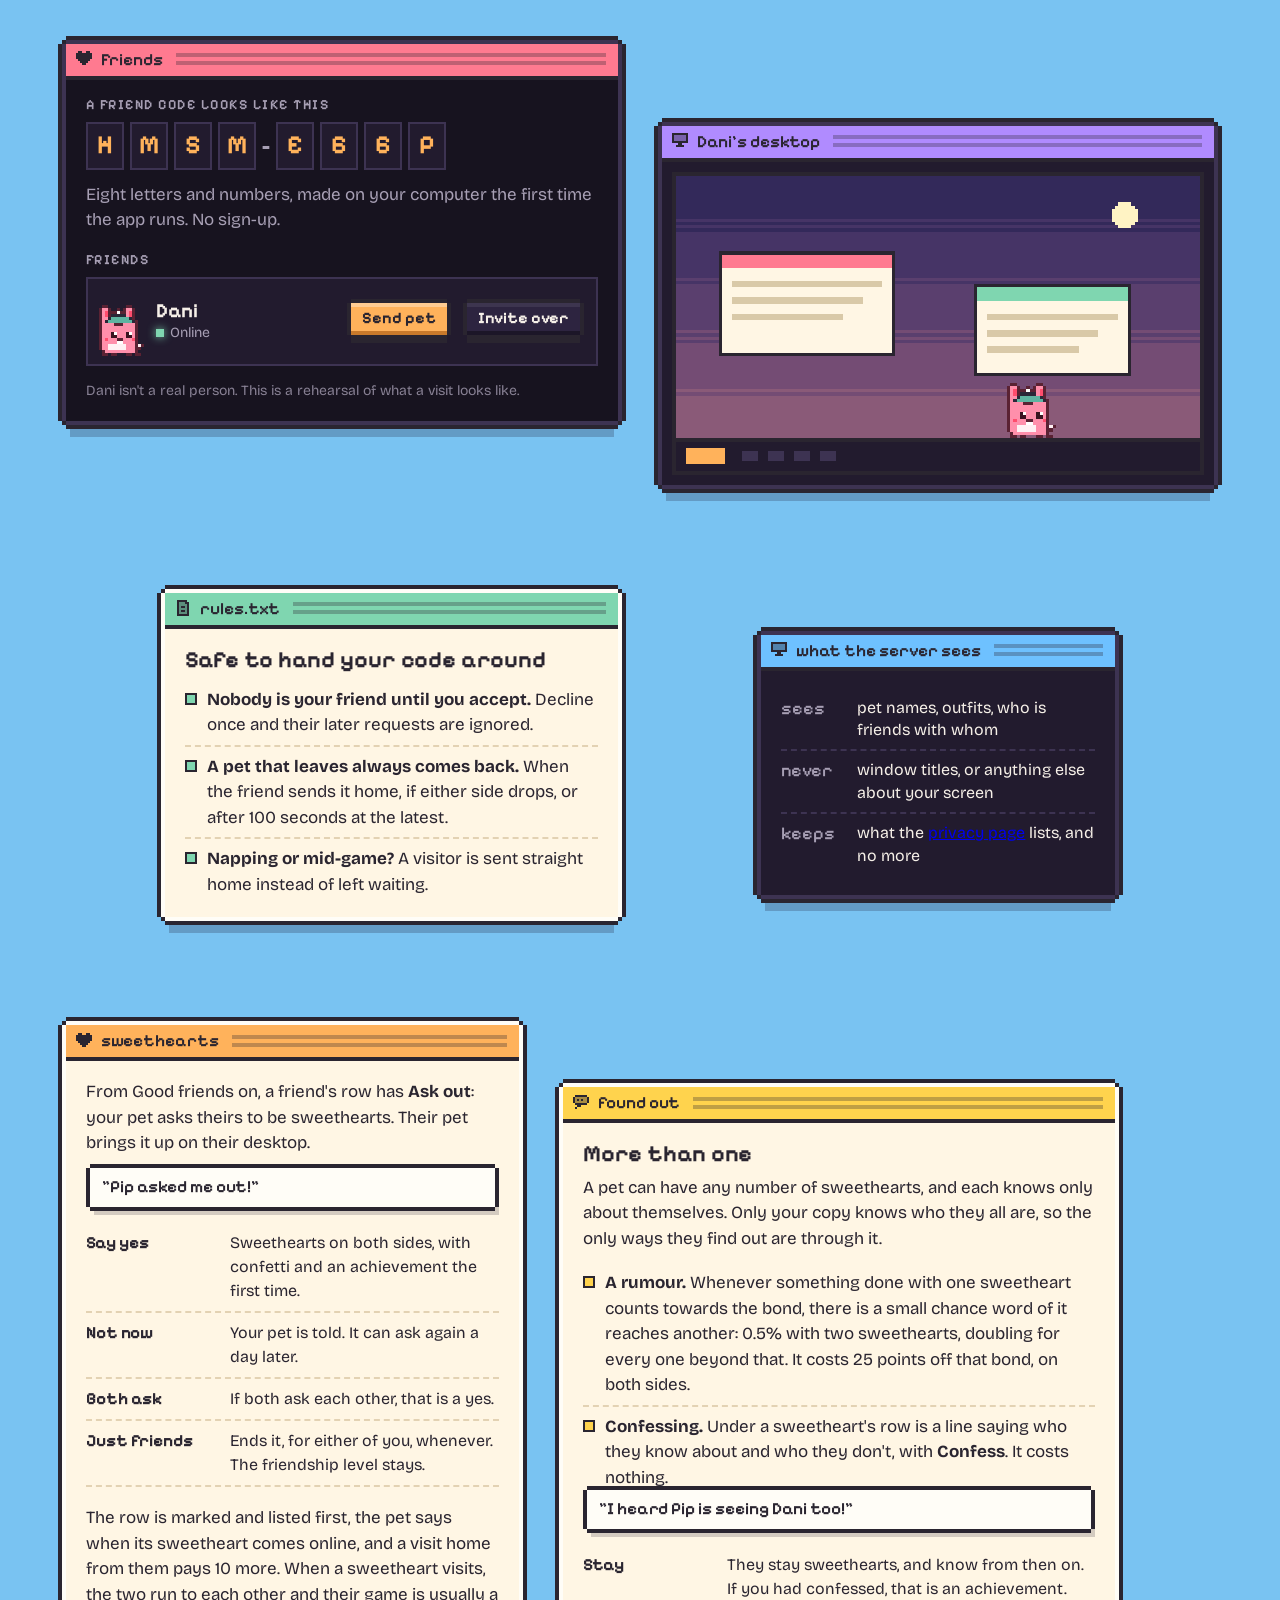
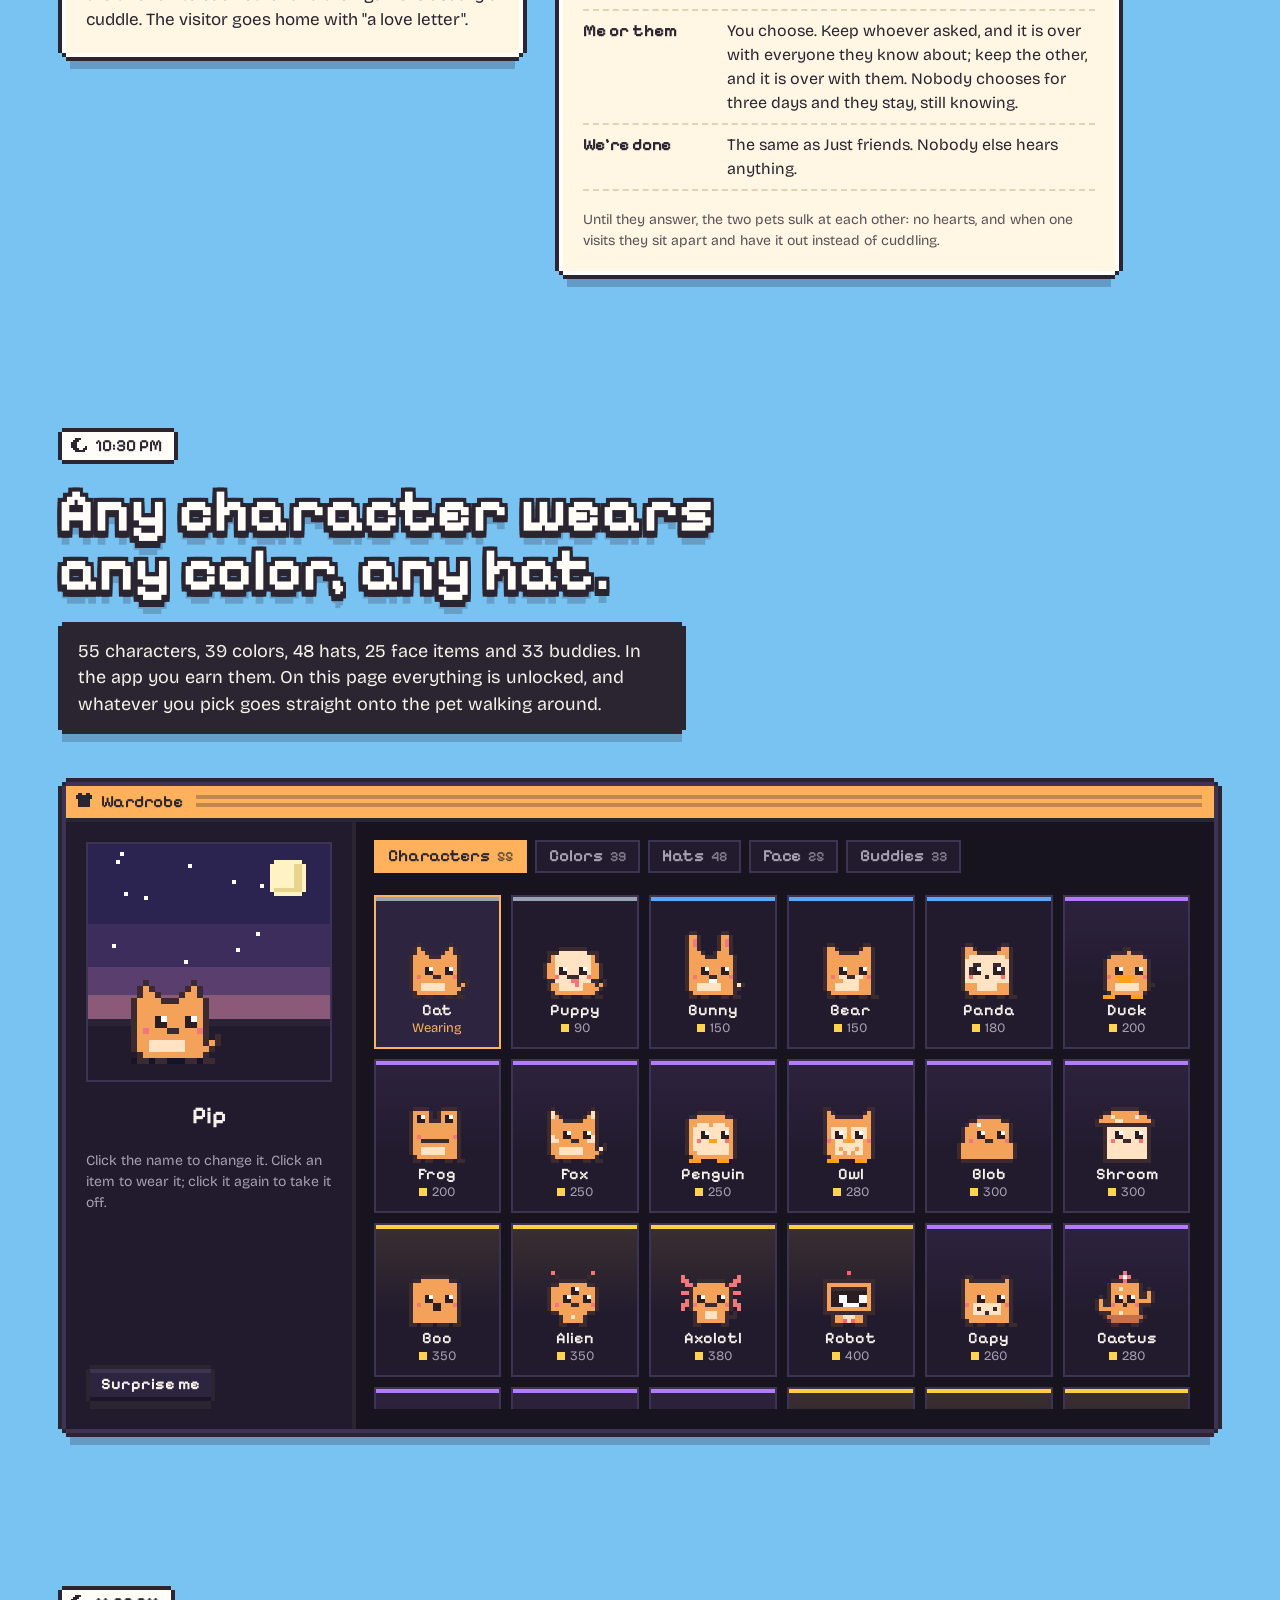
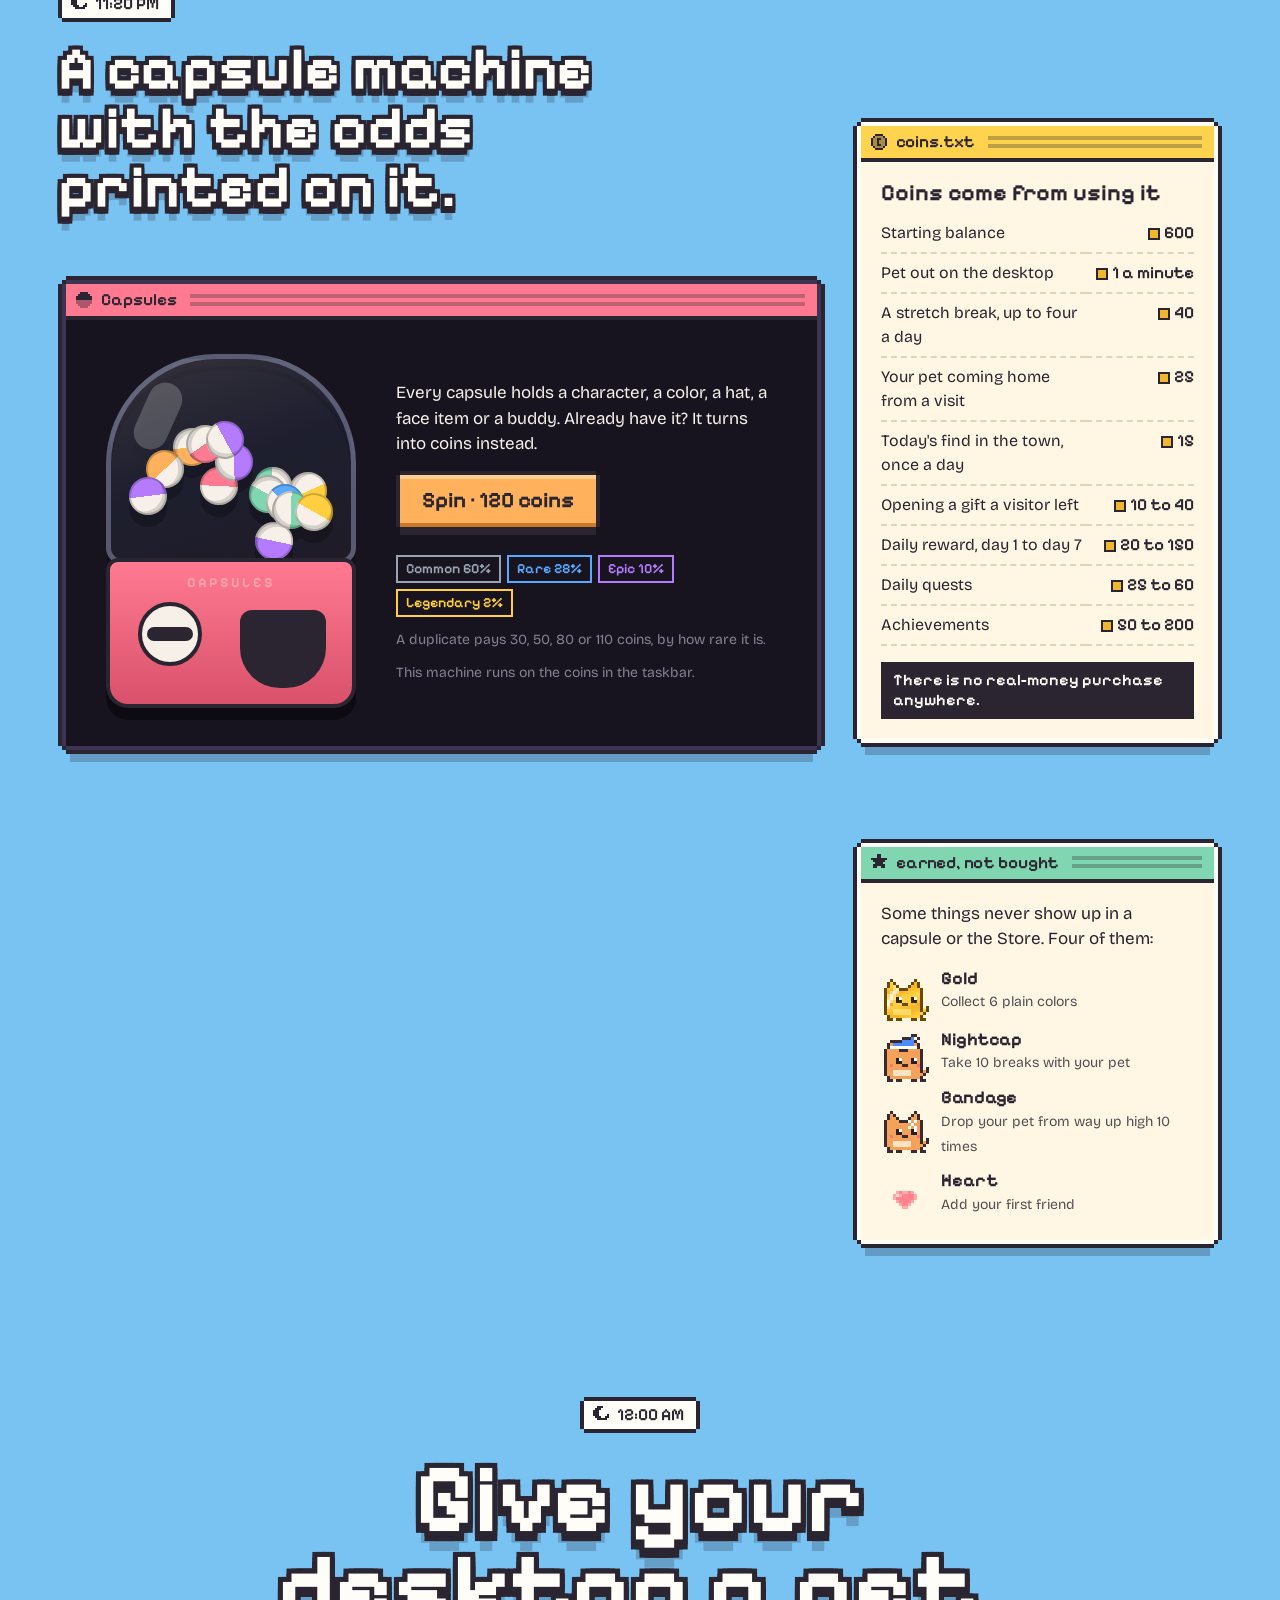
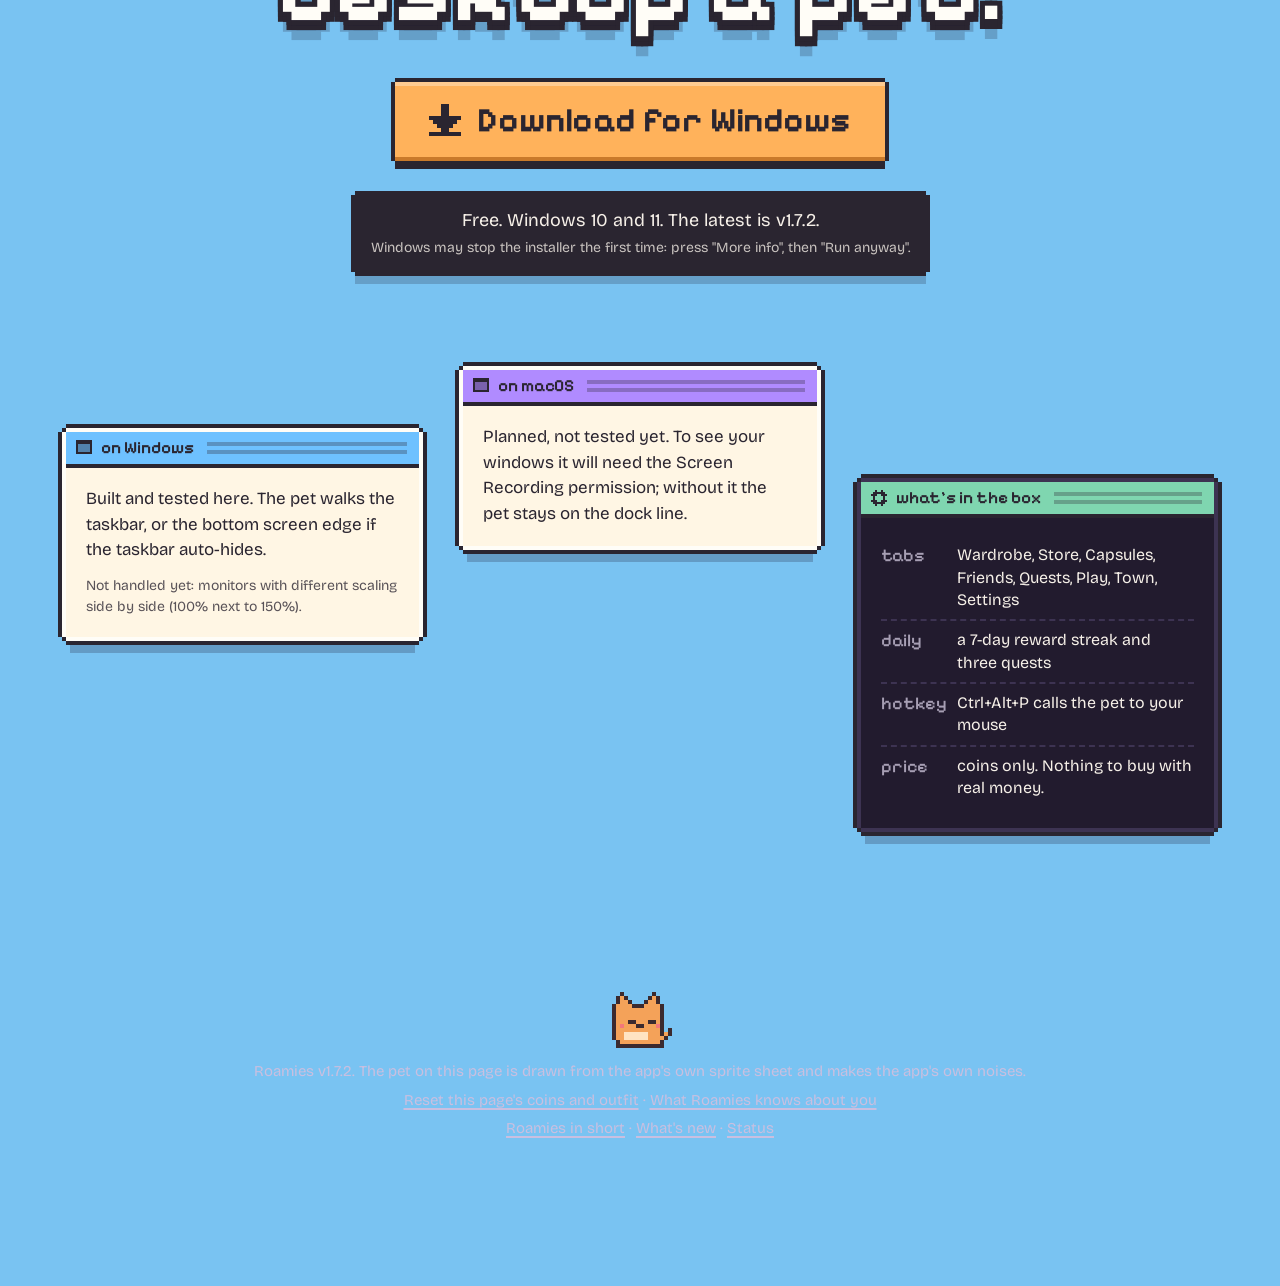
==== commit f4525e28: "On a phone: five labelled tabs (Roam, Town, Friends, Wall, Info) instead of nine bare icons; no ward" ====
--- a/index.html
+++ b/index.html
@@ -2,7 +2,7 @@
 <html lang="en">
 <head>
 <meta charset="utf-8">
-<meta name="viewport" content="width=device-width, initial-scale=1">
+<meta name="viewport" content="width=device-width, initial-scale=1, viewport-fit=cover">
 <title>Roamies: a pet that lives on top of your desktop</title>
 <meta name="description" content="A pixel pet that walks your taskbar, climbs your windows, gets you to stretch when you've been at the screen a while, and can walk off your screen onto a friend's.">
 <meta property="og:title" content="Roamies: a pet that lives on top of your desktop">
@@ -247,7 +247,7 @@
         </div>
       </article>
 
-      <article class="win w-b" data-perch="keys" data-title="keys.txt" style="--bar: var(--sun)">
+      <article class="win w-b pc-only" data-perch="keys" data-title="keys.txt" style="--bar: var(--sun)">
         <header class="win-bar"><canvas class="ico" data-ico="doc"></canvas><b>keys.txt</b></header>
         <div class="win-body">
           <h3 class="win-h">Keys, and the mouse</h3>
@@ -313,7 +313,7 @@
         </div>
       </article>
 
-      <article class="win term w-f" data-perch="graphics" data-title="graphics" style="--bar: var(--sky)">
+      <article class="win term w-f pc-only" data-perch="graphics" data-title="graphics" style="--bar: var(--sky)">
         <header class="win-bar"><canvas class="ico" data-ico="gear"></canvas><b>graphics</b></header>
         <div class="win-body">
           <dl class="readout tall">
@@ -472,7 +472,7 @@
   </section>
 
   <!-- ============ 10:30 PM · wardrobe ============ -->
-  <section class="scene" id="wardrobe" data-hour="22.5">
+  <section class="scene pc-only" id="wardrobe" data-hour="22.5">
     <div class="scene-head">
       <p class="stamp"><canvas class="ico" data-ico="moon"></canvas><time>10:30 PM</time></p>
       <h2 class="sky-type">Any character wears any color, any hat.</h2>
@@ -500,7 +500,7 @@
   </section>
 
   <!-- ============ 11:20 PM · capsules ============ -->
-  <section class="scene" id="capsules" data-hour="23.3">
+  <section class="scene pc-only" id="capsules" data-hour="23.3">
     <div class="scene-head narrow">
       <p class="stamp"><canvas class="ico" data-ico="moon"></canvas><time>11:20 PM</time></p>
       <h2 class="sky-type">A capsule machine with the odds printed on it.</h2>
@@ -609,12 +609,12 @@
   <a class="tb-start" href="#top" data-snd="click" aria-label="Roamies, back to the top"><canvas id="brandFace" width="16" height="14"></canvas><b>Roamies</b></a>
   <div class="tb-apps" id="tbApps">
     <a href="#roam" data-snd="tab"><canvas class="ico" data-ico="win"></canvas><span>Roam</span></a>
-    <a href="#play" data-snd="tab"><canvas class="ico" data-ico="pad"></canvas><span>Play</span></a>
+    <a class="pc-only" href="#play" data-snd="tab"><canvas class="ico" data-ico="pad"></canvas><span>Play</span></a>
     <a href="#town" data-snd="tab"><canvas class="ico" data-ico="tree"></canvas><span>Town</span></a>
-    <a href="#breaks" data-snd="tab"><canvas class="ico" data-ico="stretch"></canvas><span>Breaks</span></a>
+    <a class="pc-only" href="#breaks" data-snd="tab"><canvas class="ico" data-ico="stretch"></canvas><span>Breaks</span></a>
     <a href="#friends" data-snd="tab"><canvas class="ico" data-ico="heart"></canvas><span>Friends</span></a>
-    <a href="#wardrobe" data-snd="tab"><canvas class="ico" data-ico="shirt"></canvas><span>Wardrobe</span></a>
-    <a href="#capsules" data-snd="tab"><canvas class="ico" data-ico="capsule"></canvas><span>Capsules</span></a>
+    <a class="pc-only" href="#wardrobe" data-snd="tab"><canvas class="ico" data-ico="shirt"></canvas><span>Wardrobe</span></a>
+    <a class="pc-only" href="#capsules" data-snd="tab"><canvas class="ico" data-ico="capsule"></canvas><span>Capsules</span></a>
     <a href="photos.html" data-snd="tab"><canvas class="ico" data-ico="photo"></canvas><span>Wall</span></a>
     <a class="tb-out" href="info.html" data-snd="tab" title="Roamies in short, what's new, and status"><canvas class="ico" data-ico="info"></canvas><span>Info</span></a>
   </div>
--- a/css/site.css
+++ b/css/site.css
@@ -489,16 +489,7 @@
   :root { --bar-h: 56px; }
   body { font-size: 16px; }
   .caption { font-size: 16px; }
-  .taskbar { padding: 0 4px; gap: 2px; }
-  .tb-start b, .tb-clock, .tb-get { display: none; }
-  .tb-start { padding: 5px 6px 7px; margin: 4px 4px 0 2px; }
-  .tb-apps a { padding: 0 5px 3px; }
-  .tb-apps .ico { width: 18px; height: 18px; }
-  .tb-apps a.on::after { width: 16px; }
-  .tb-tray { gap: 6px; }
-  .tb-pill { padding: 5px 8px 6px 7px; gap: 6px; }
-  .tb-btn { width: 32px; height: 32px; }
-  .tb-btn[aria-pressed="false"]::after { left: 4px; top: 13px; }
+  .scatter { gap: 48px; margin-top: 36px; }
   .scatter > .win:nth-child(even) { margin-left: 8px; }
   .scatter > .win:nth-child(odd) { margin-right: 8px; }
   .voices { grid-template-columns: repeat(4, 1fr); }
@@ -517,6 +508,28 @@
   .capsule-wrap { padding: 26px 14px 30px; }
   .grid { grid-template-columns: repeat(auto-fill, minmax(96px, 1fr)); max-height: 440px; }
 }
+/* ---------- phones ----------
+   Roamies is a Windows app, so a phone gets the tour, not the toys: no wardrobe, no capsule machine, no coins,
+   nothing that only means something with a keyboard. Five labelled tabs instead of nine bare icons. */
+@media (max-width: 620px) {
+  .pc-only, .tb-tray { display: none !important; }
+  body { padding-bottom: calc(var(--bar-h) + env(safe-area-inset-bottom, 0px)); }
+  .taskbar { height: calc(var(--bar-h) + env(safe-area-inset-bottom, 0px)); padding: 0 6px env(safe-area-inset-bottom, 0px); gap: 4px; }
+  .tb-start b { display: none; }
+  .tb-start { padding: 5px 7px 7px; margin: 4px 4px 0 0; }
+  .tb-start canvas { width: 28px; height: 24px; }
+  .tb-apps { overflow: visible; }
+  .tb-apps a, .tb-apps a.tb-out { flex: 1 1 0; min-width: 0; flex-direction: column; justify-content: center; gap: 4px; margin: 0; padding: 2px 0 7px; }
+  .tb-apps a.tb-out::before { display: none; }
+  .tb-apps span { display: block; font-size: 12px; line-height: 1; letter-spacing: .02em; }
+  .tb-apps .ico { width: 20px; height: 20px; }
+  .tb-apps a.on::after { width: 20px; bottom: 2px; }
+  #toasts { left: 12px; right: 12px; bottom: calc(var(--bar-h) + env(safe-area-inset-bottom, 0px) + 14px); align-items: center; }
+  /* a long window shows its top and a button for the rest */
+  .win.folded .win-body { max-height: 340px; overflow: hidden; -webkit-mask: linear-gradient(#000 70%, transparent); mask: linear-gradient(#000 70%, transparent); }
+  .unfold { display: block; width: calc(100% - 32px); margin: 0 16px 16px; padding: 8px 12px 10px; border: 0; background: var(--paper-2); color: var(--ink); font: 700 15px var(--f-pixel); box-shadow: var(--edge-1); }
+  .win.term .unfold { background: var(--raised); color: var(--moonlit); }
+}
 @media (pointer: coarse) { .win-bar { touch-action: auto; cursor: default; } }
 /* no mouse to rub with, and windows don't drag under a finger (that's a scroll) */
 @media (hover: none) { .todo li[data-quest="purr"], .todo li[data-quest="ride"], .drag-hint { display: none; } }
